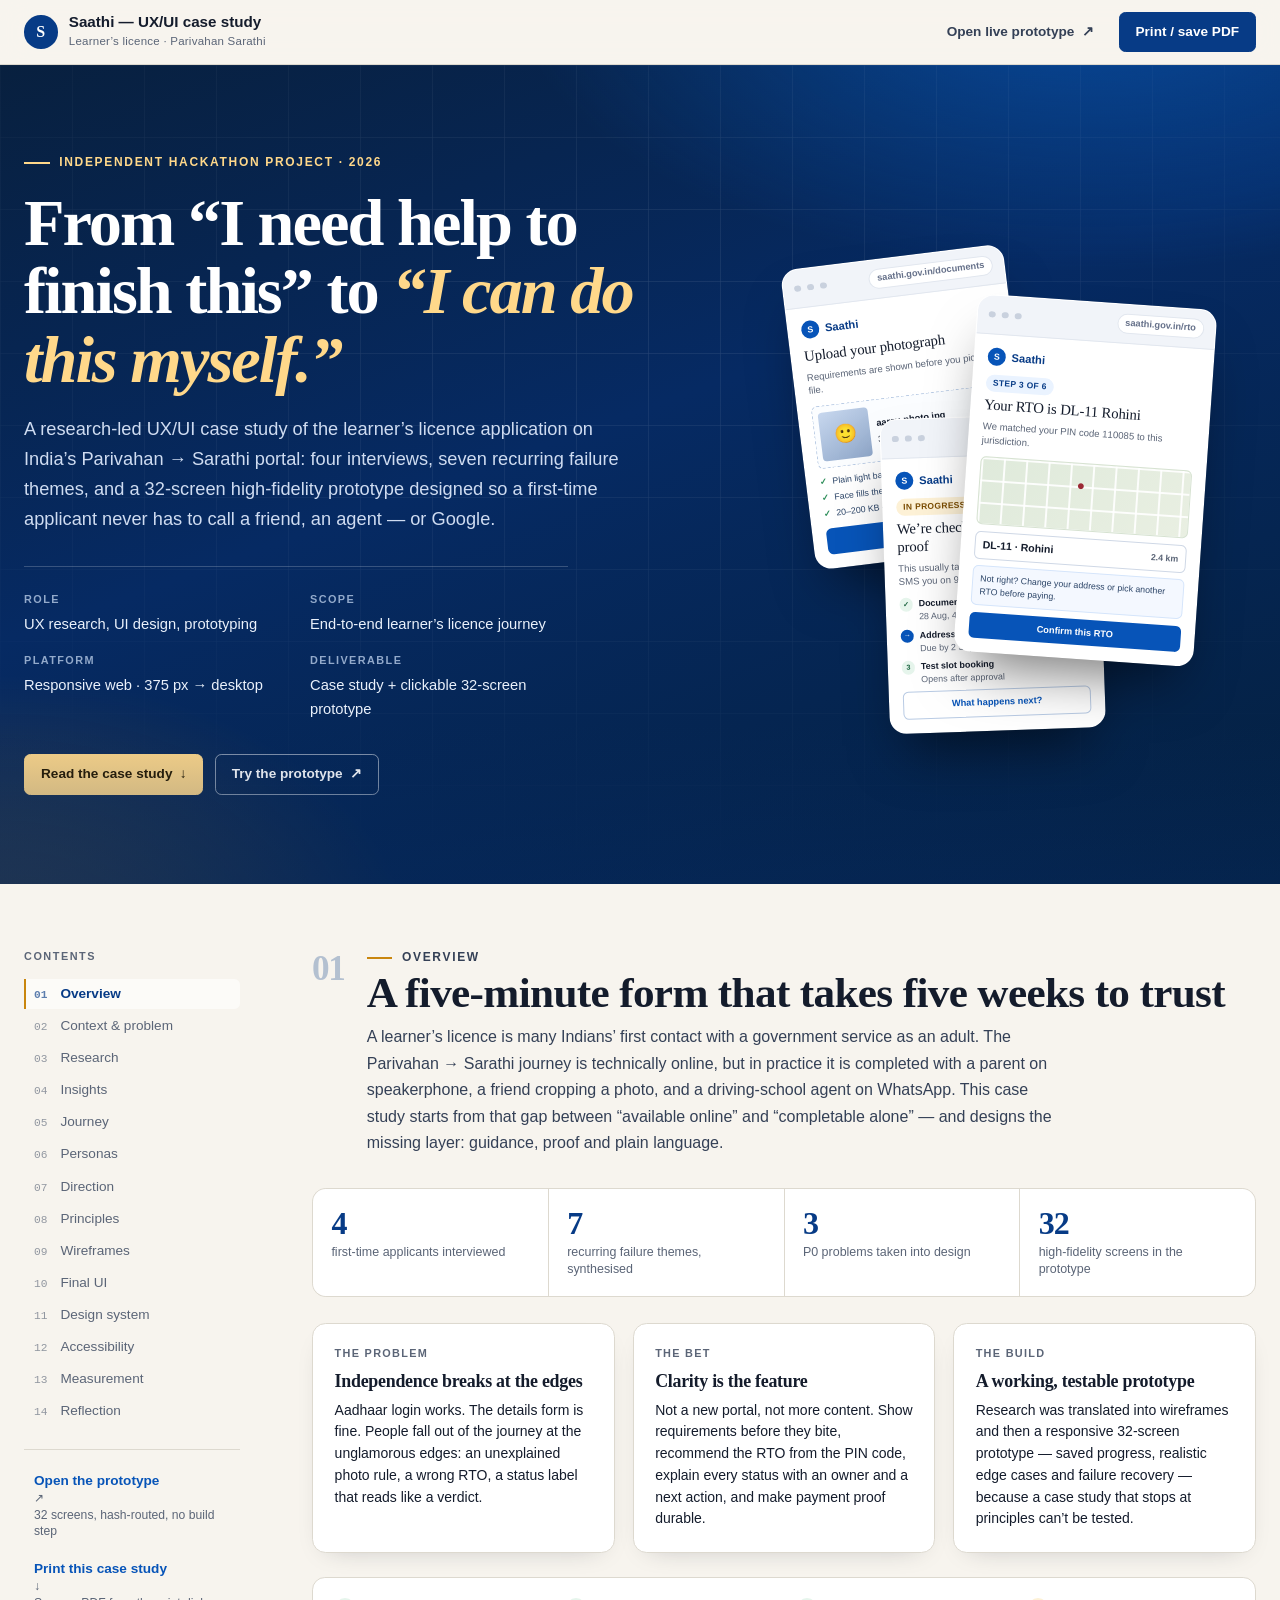
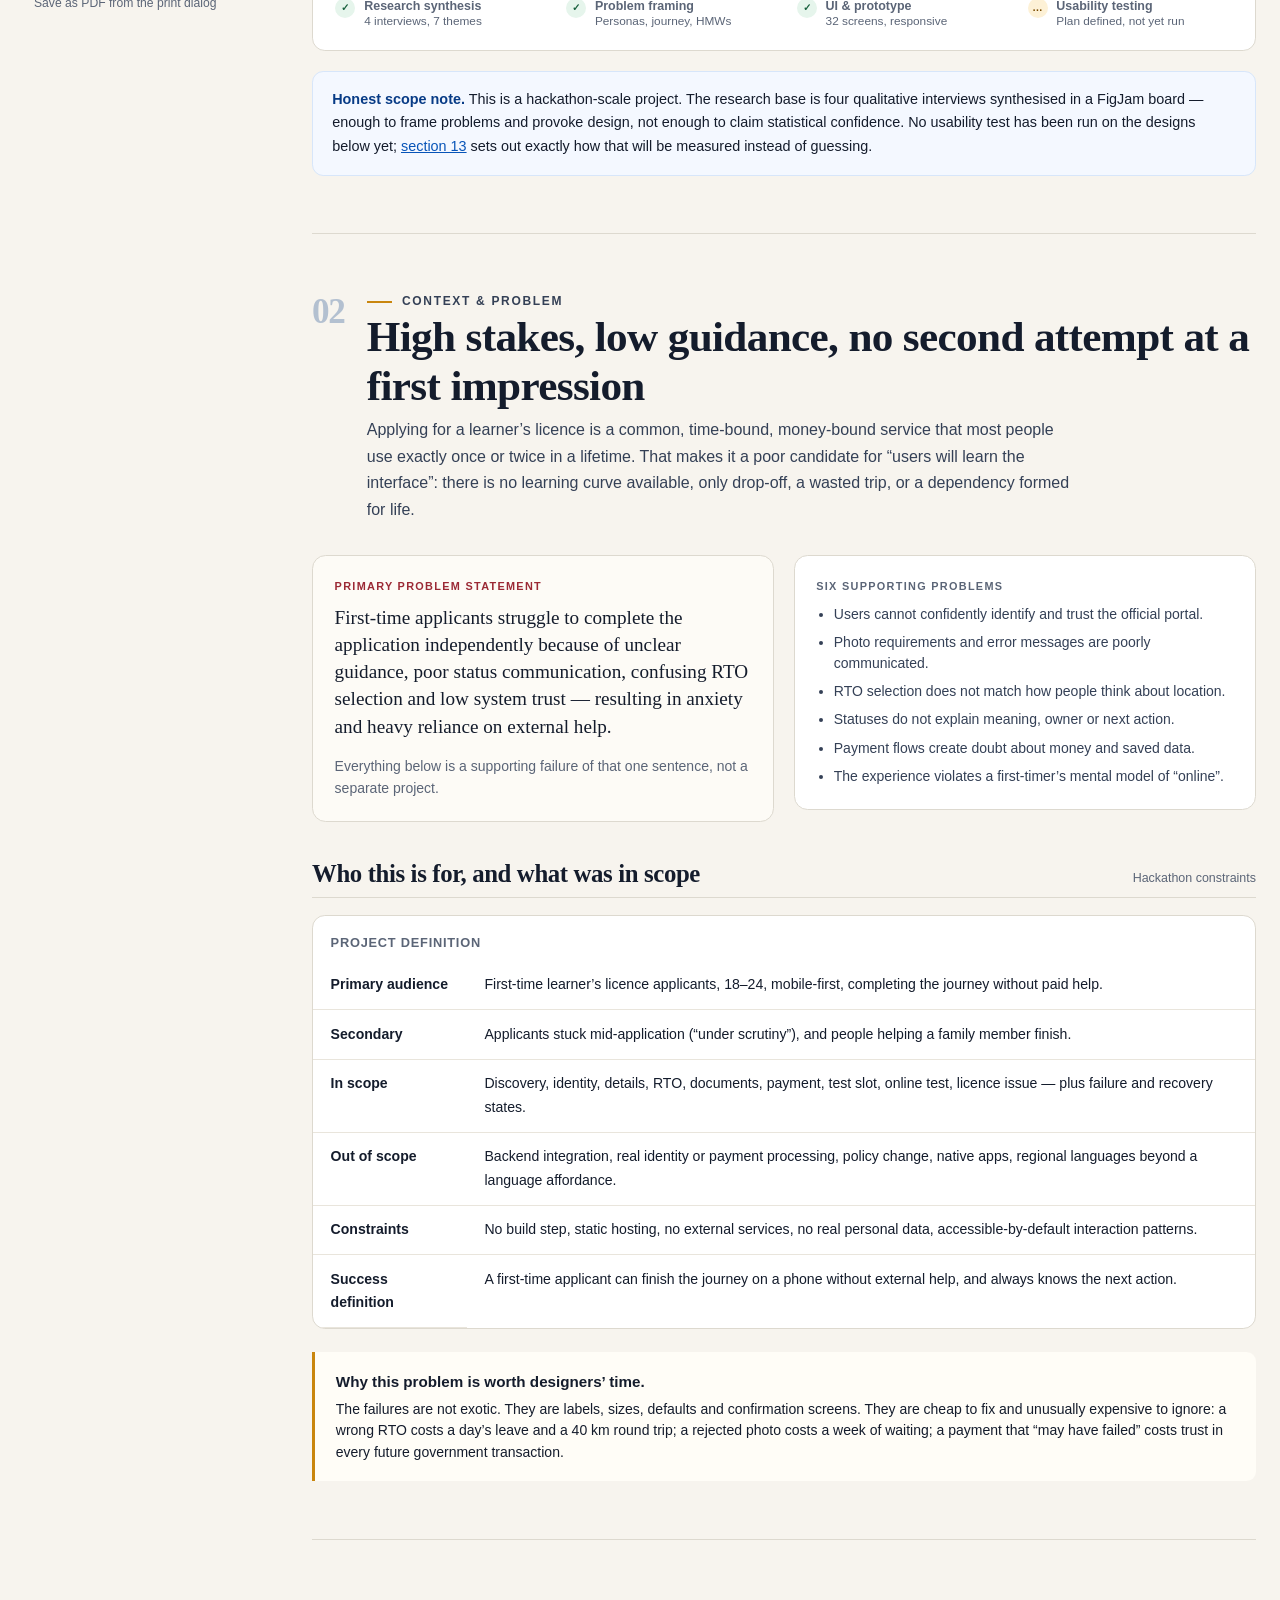
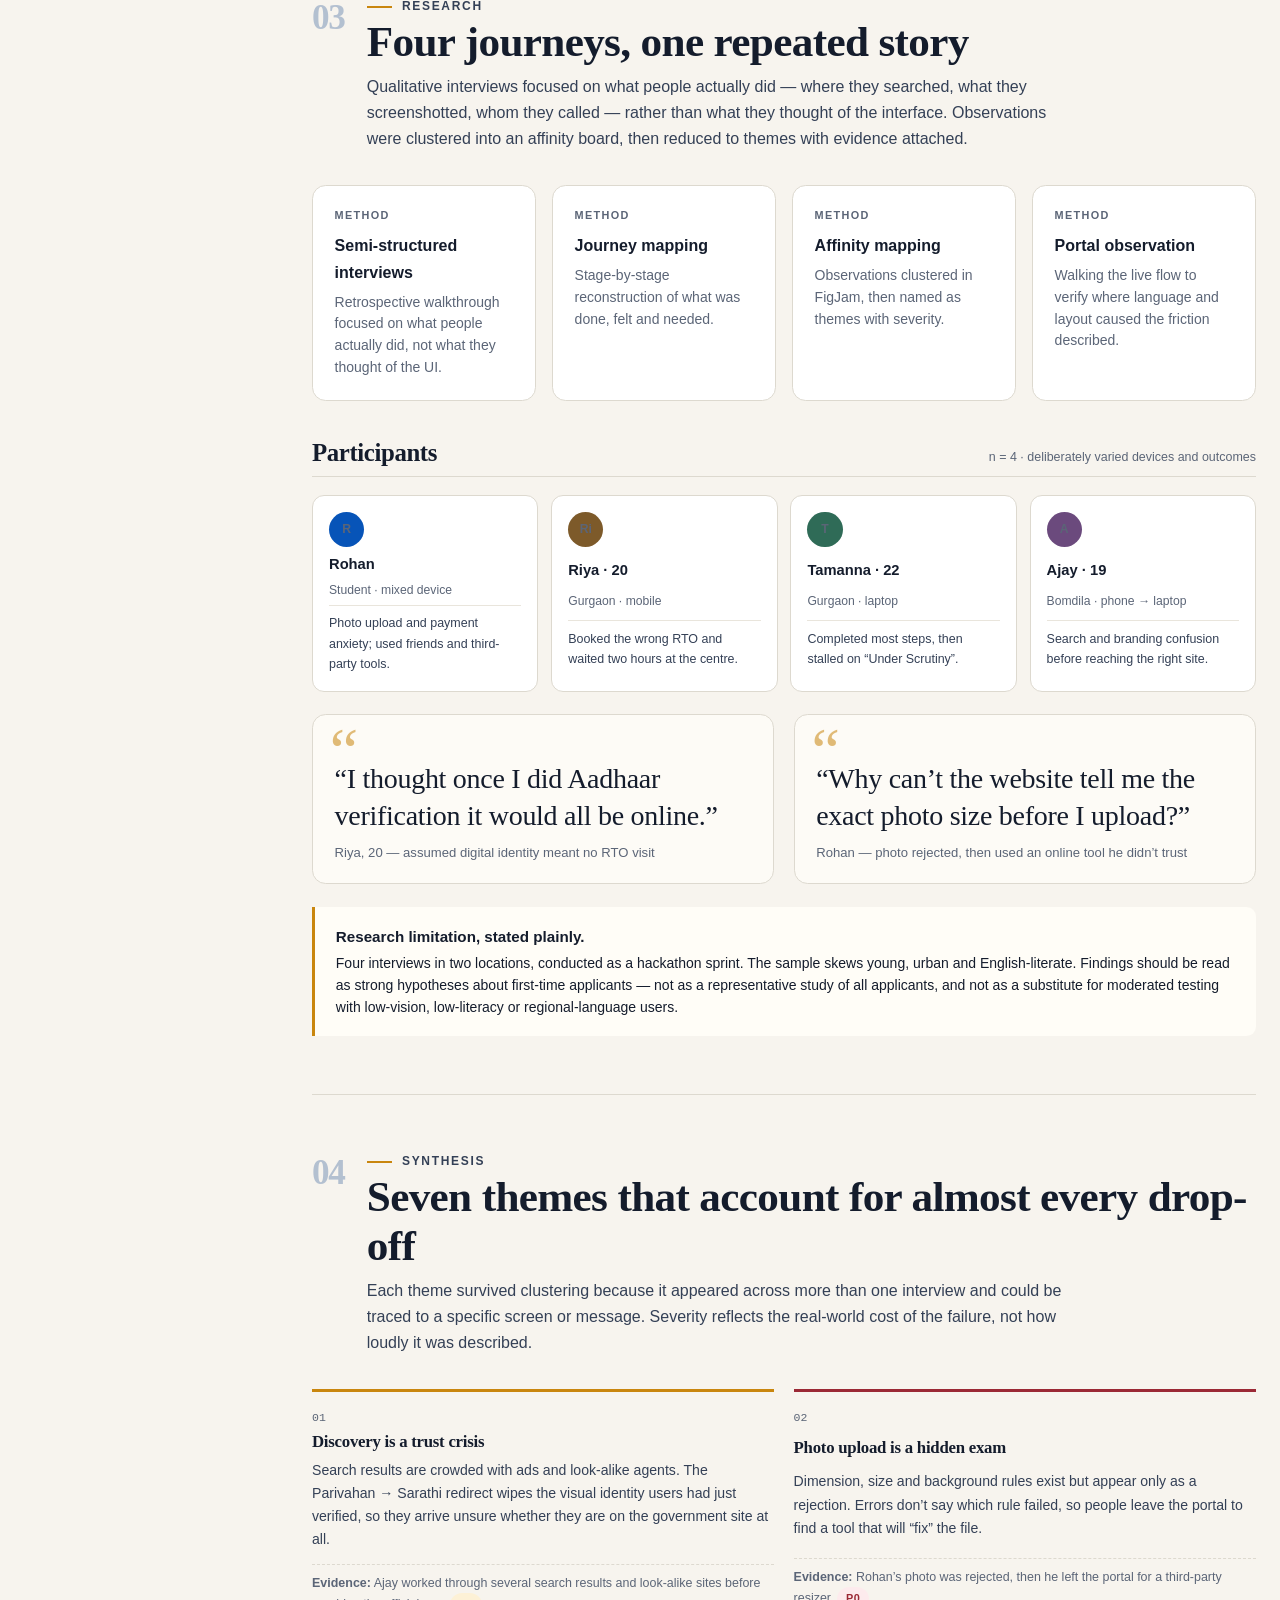
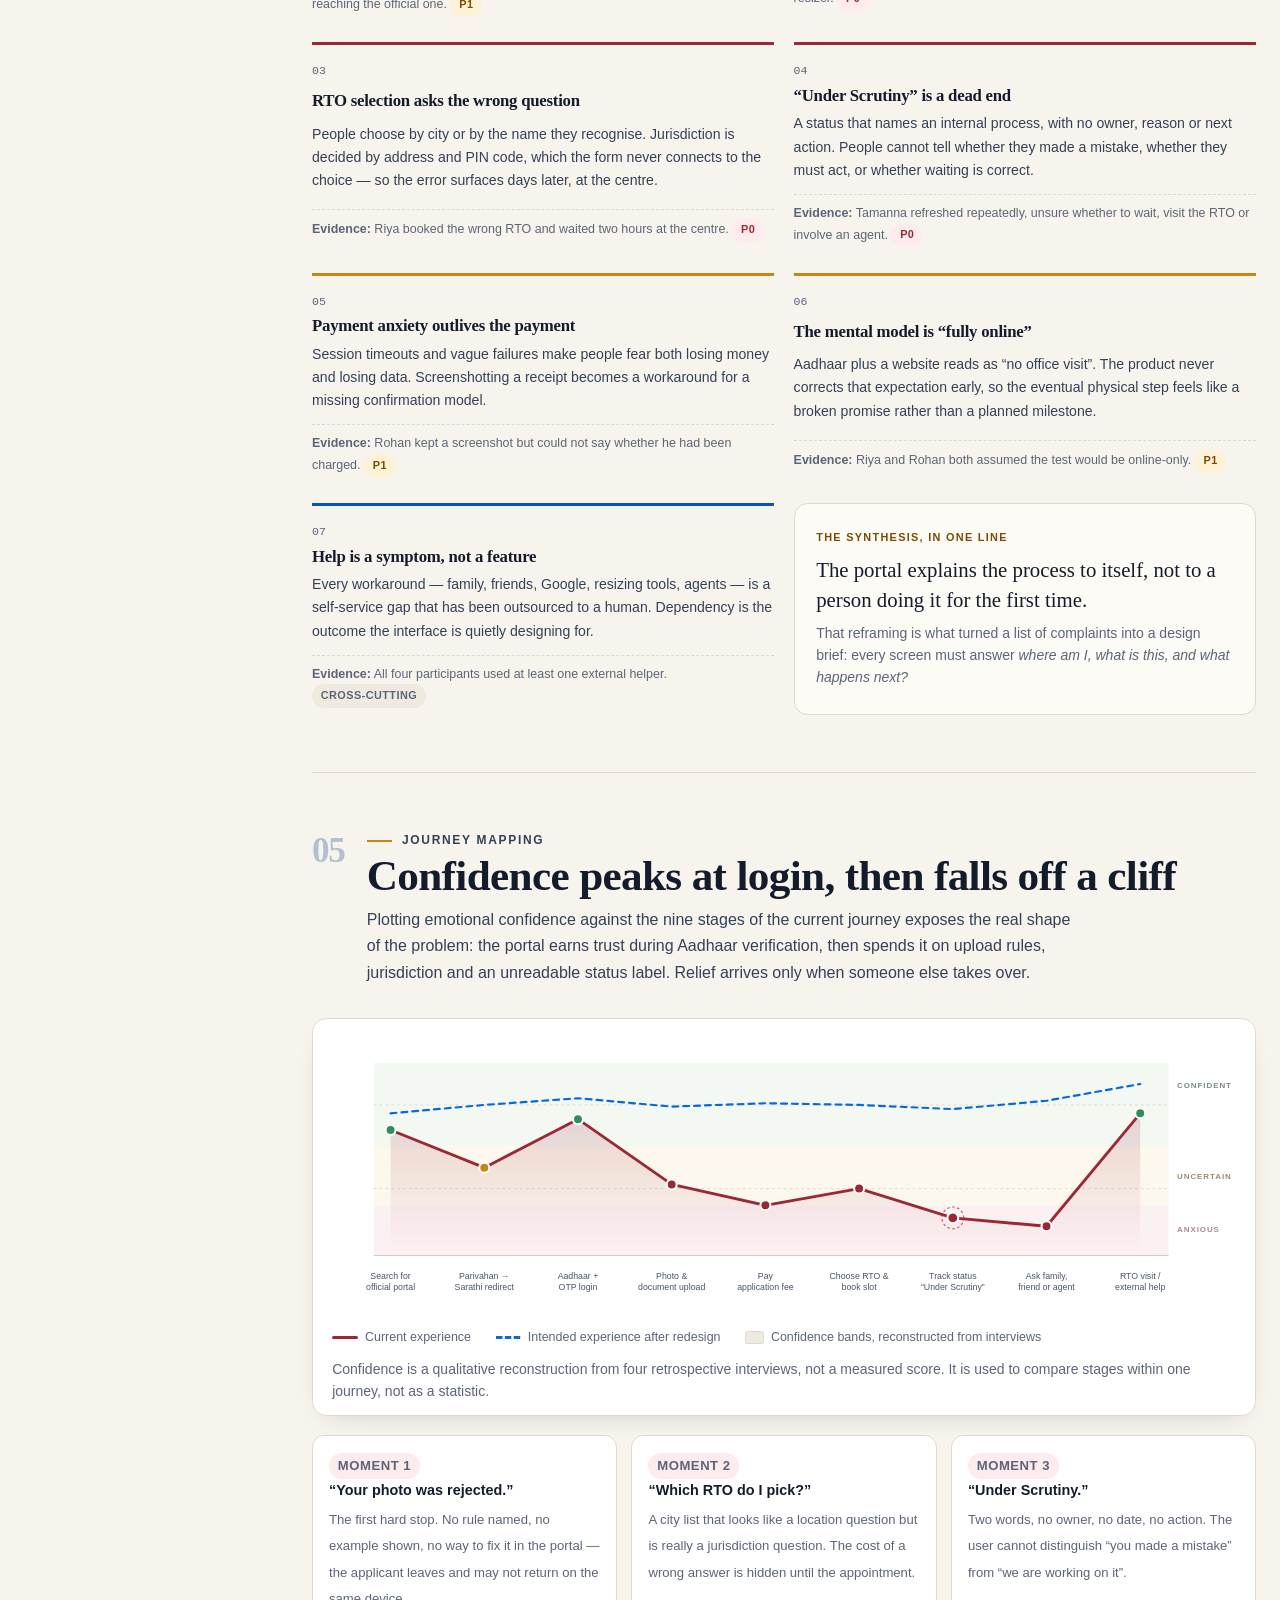
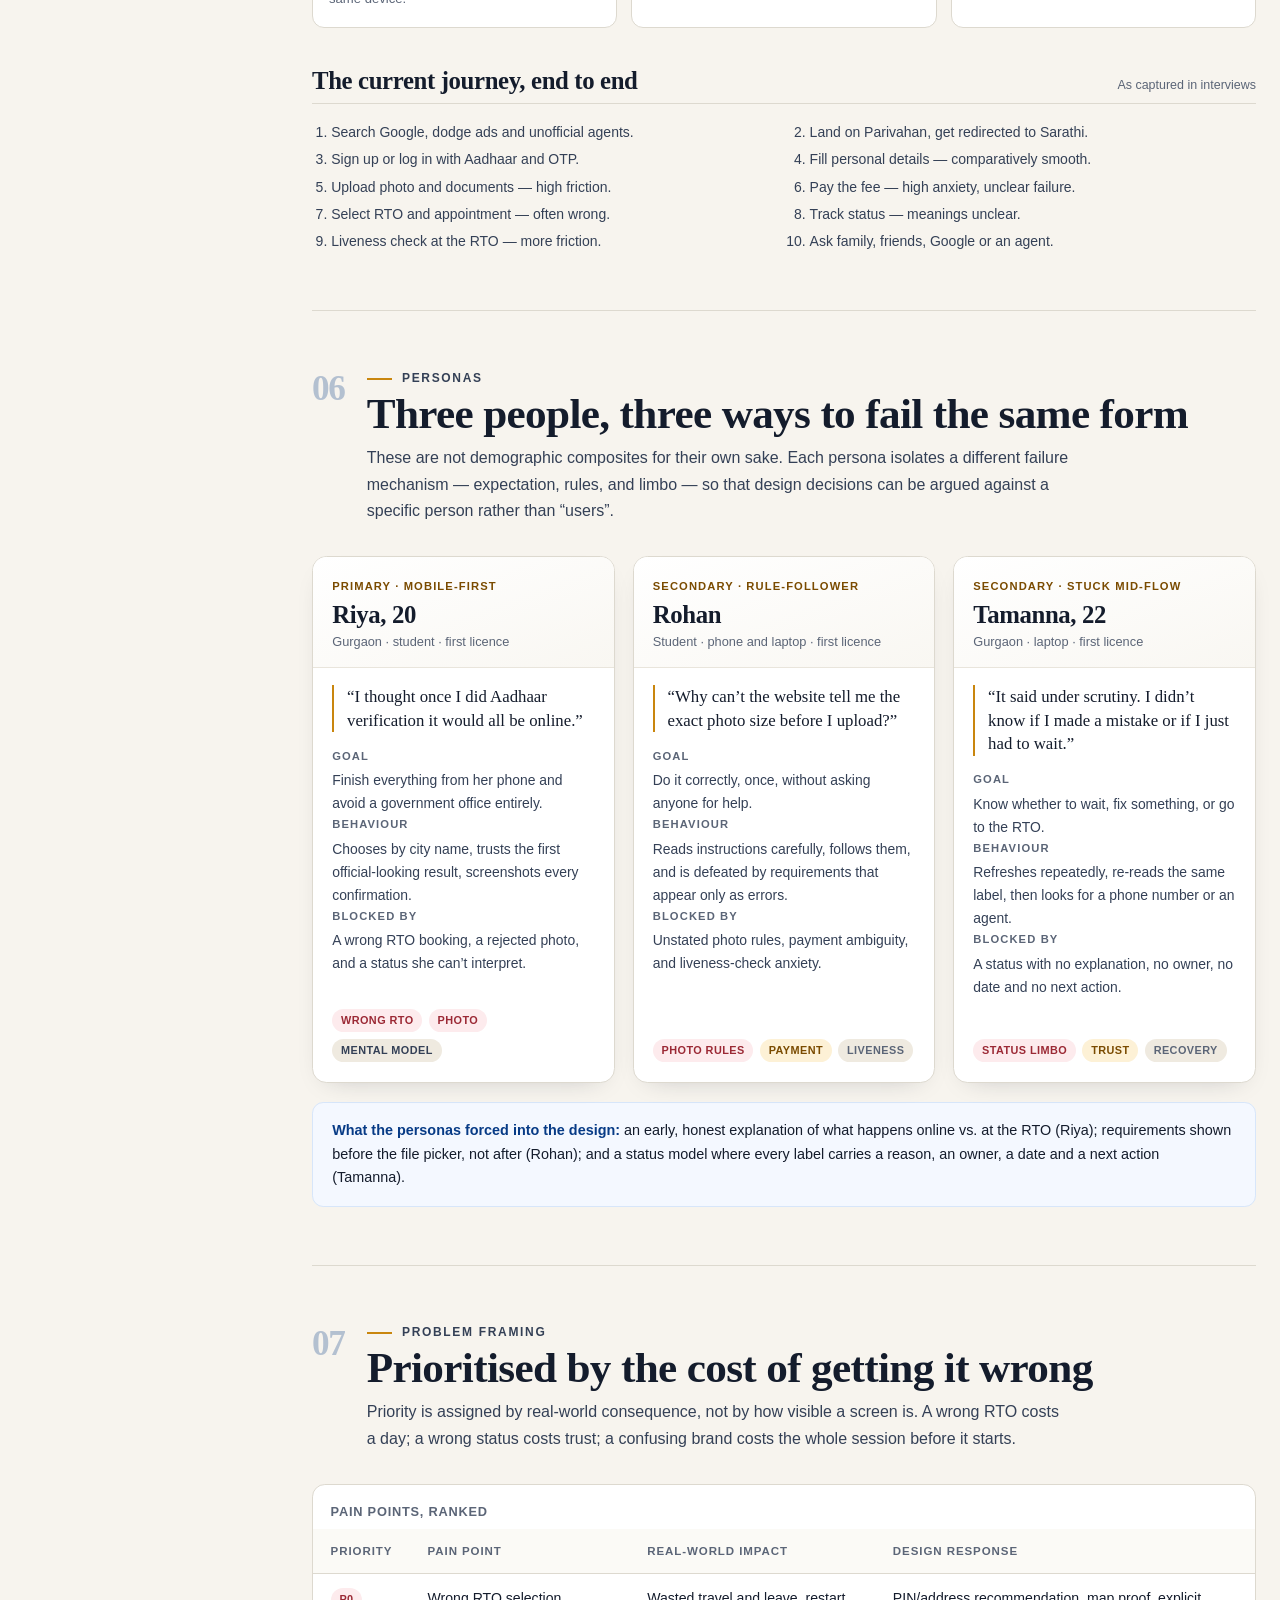
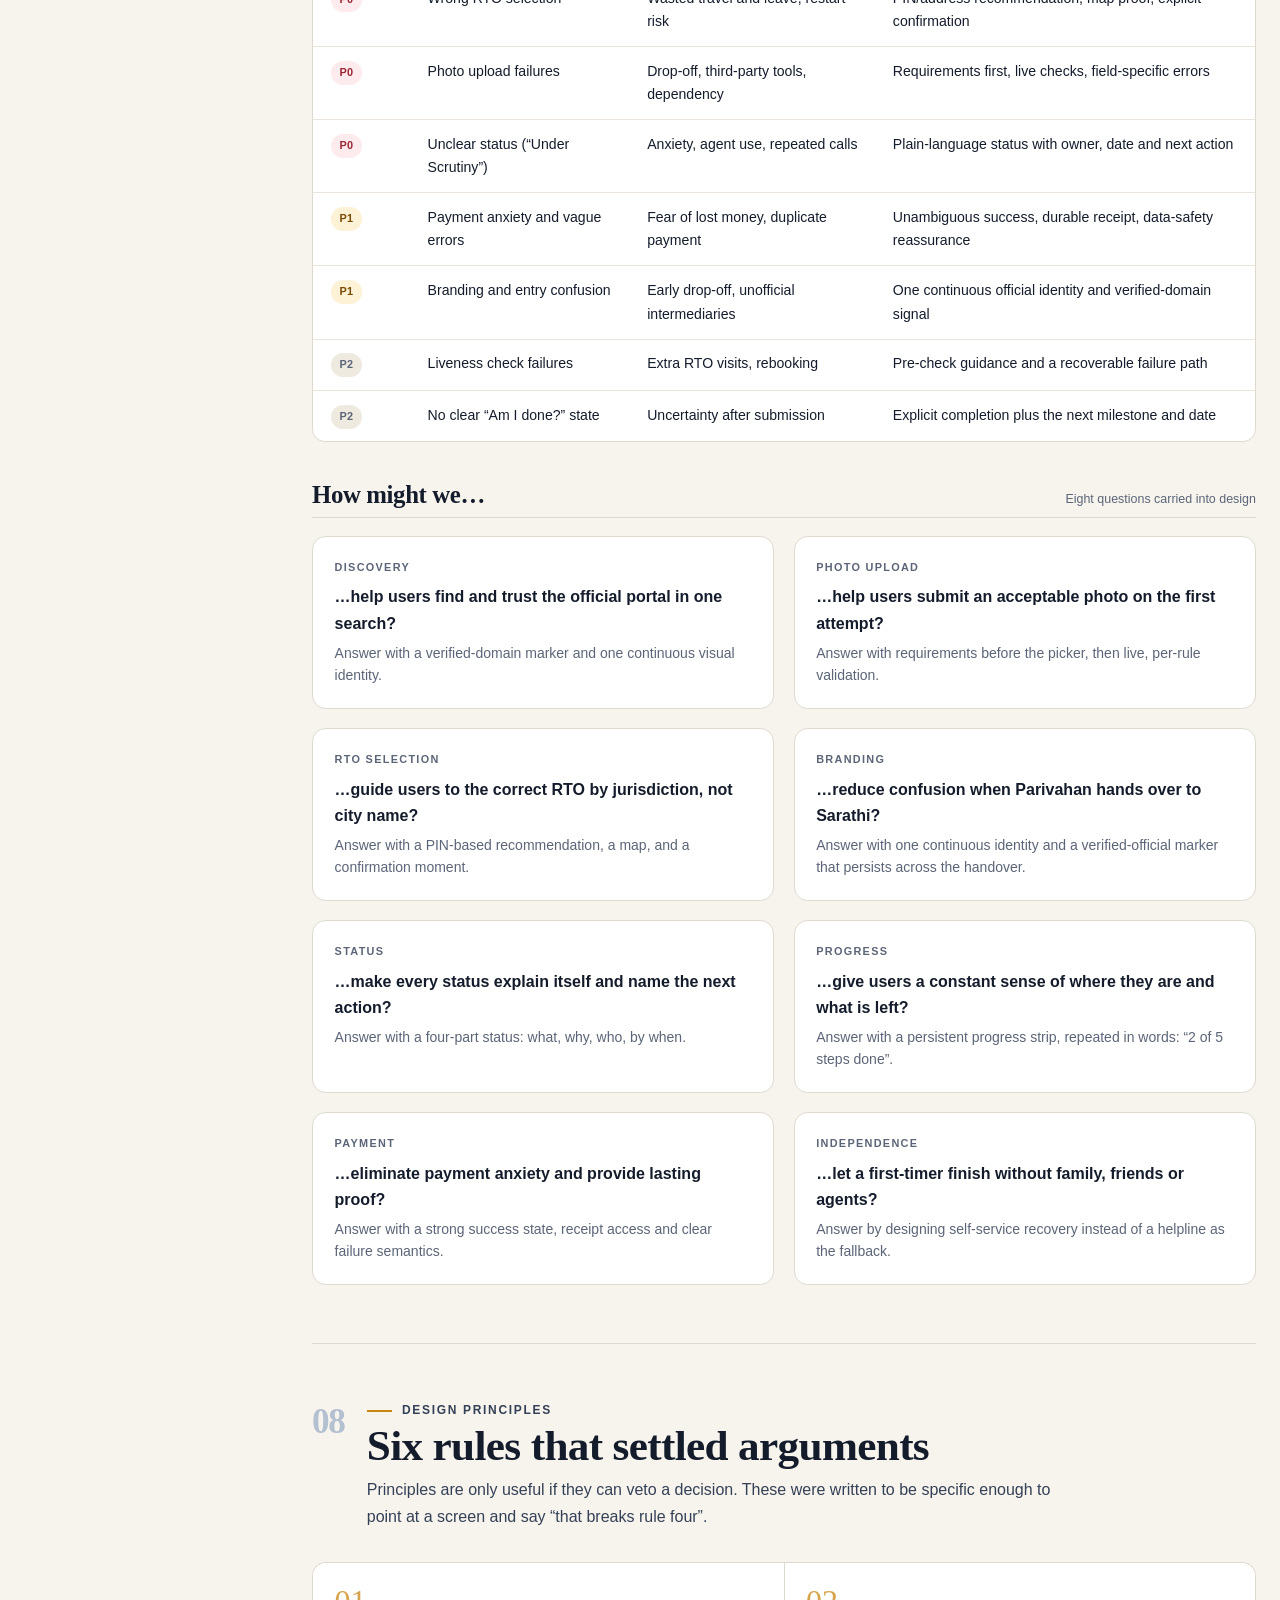
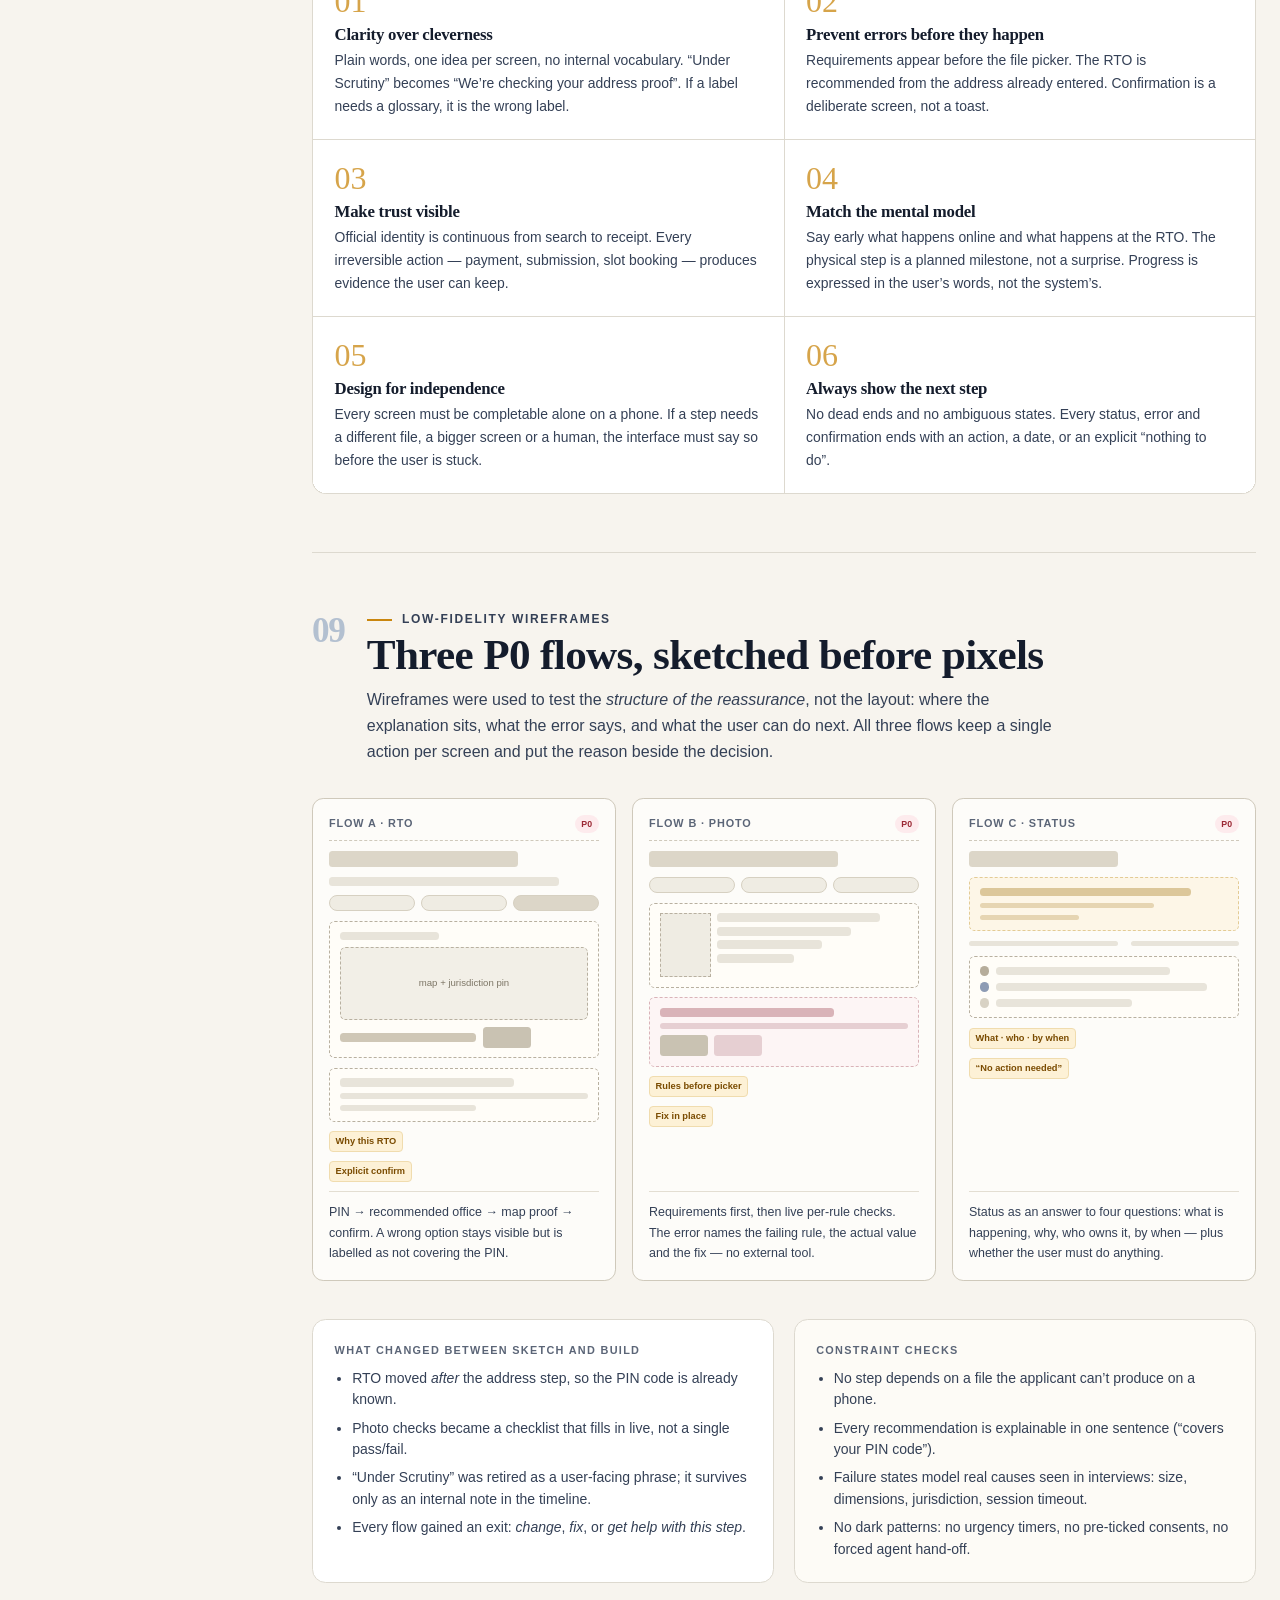
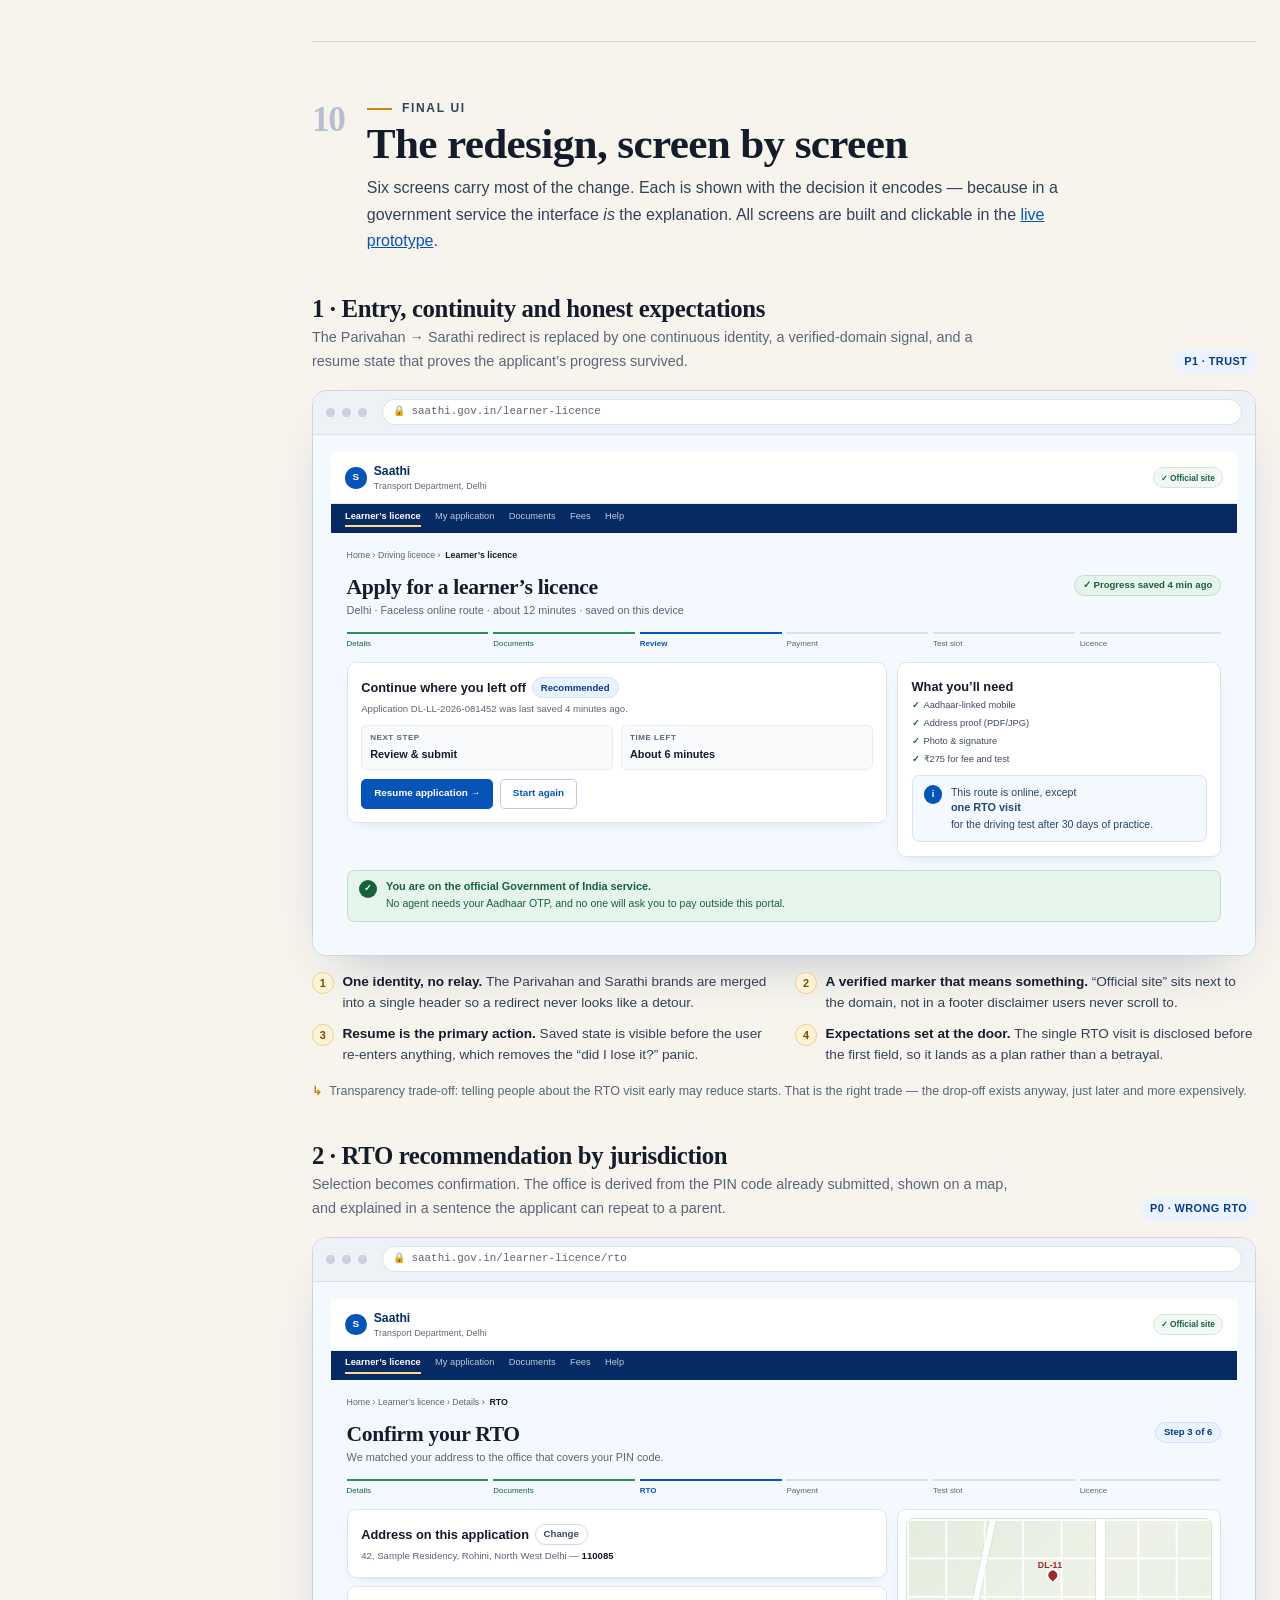
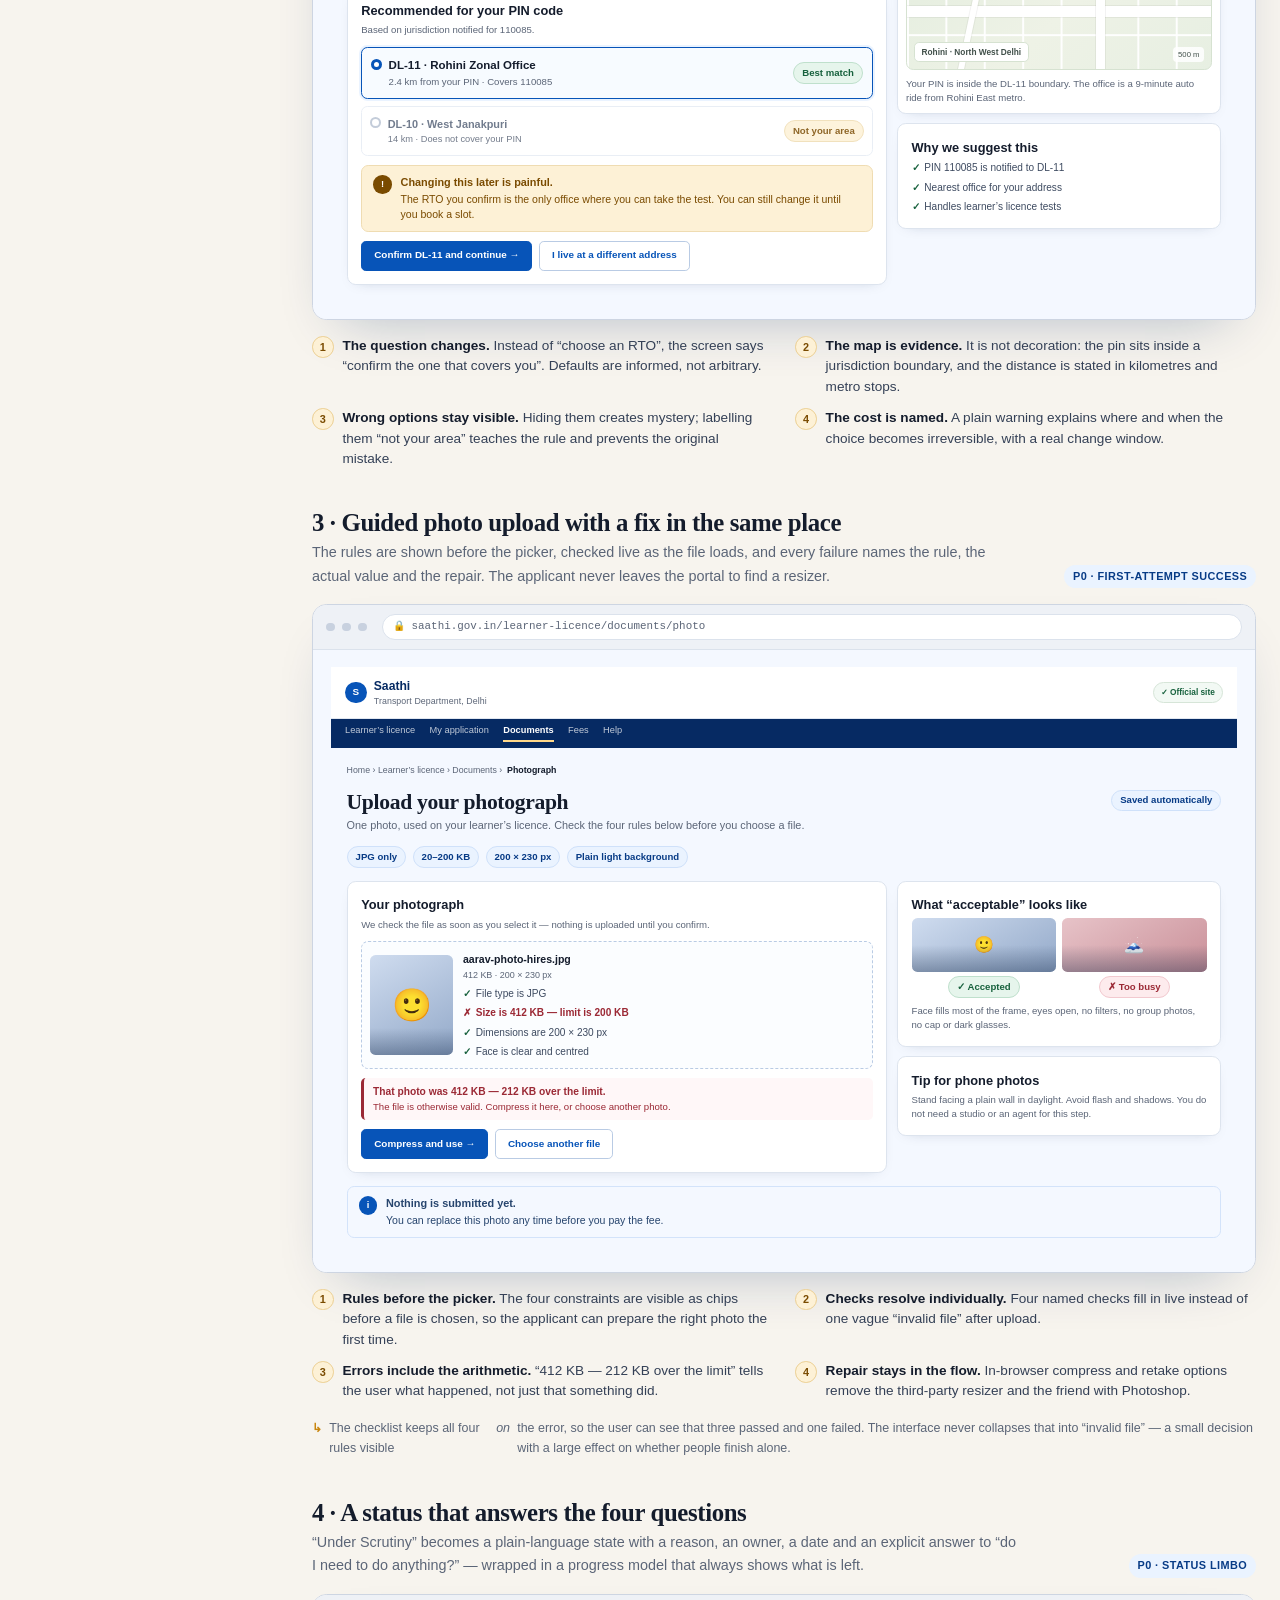
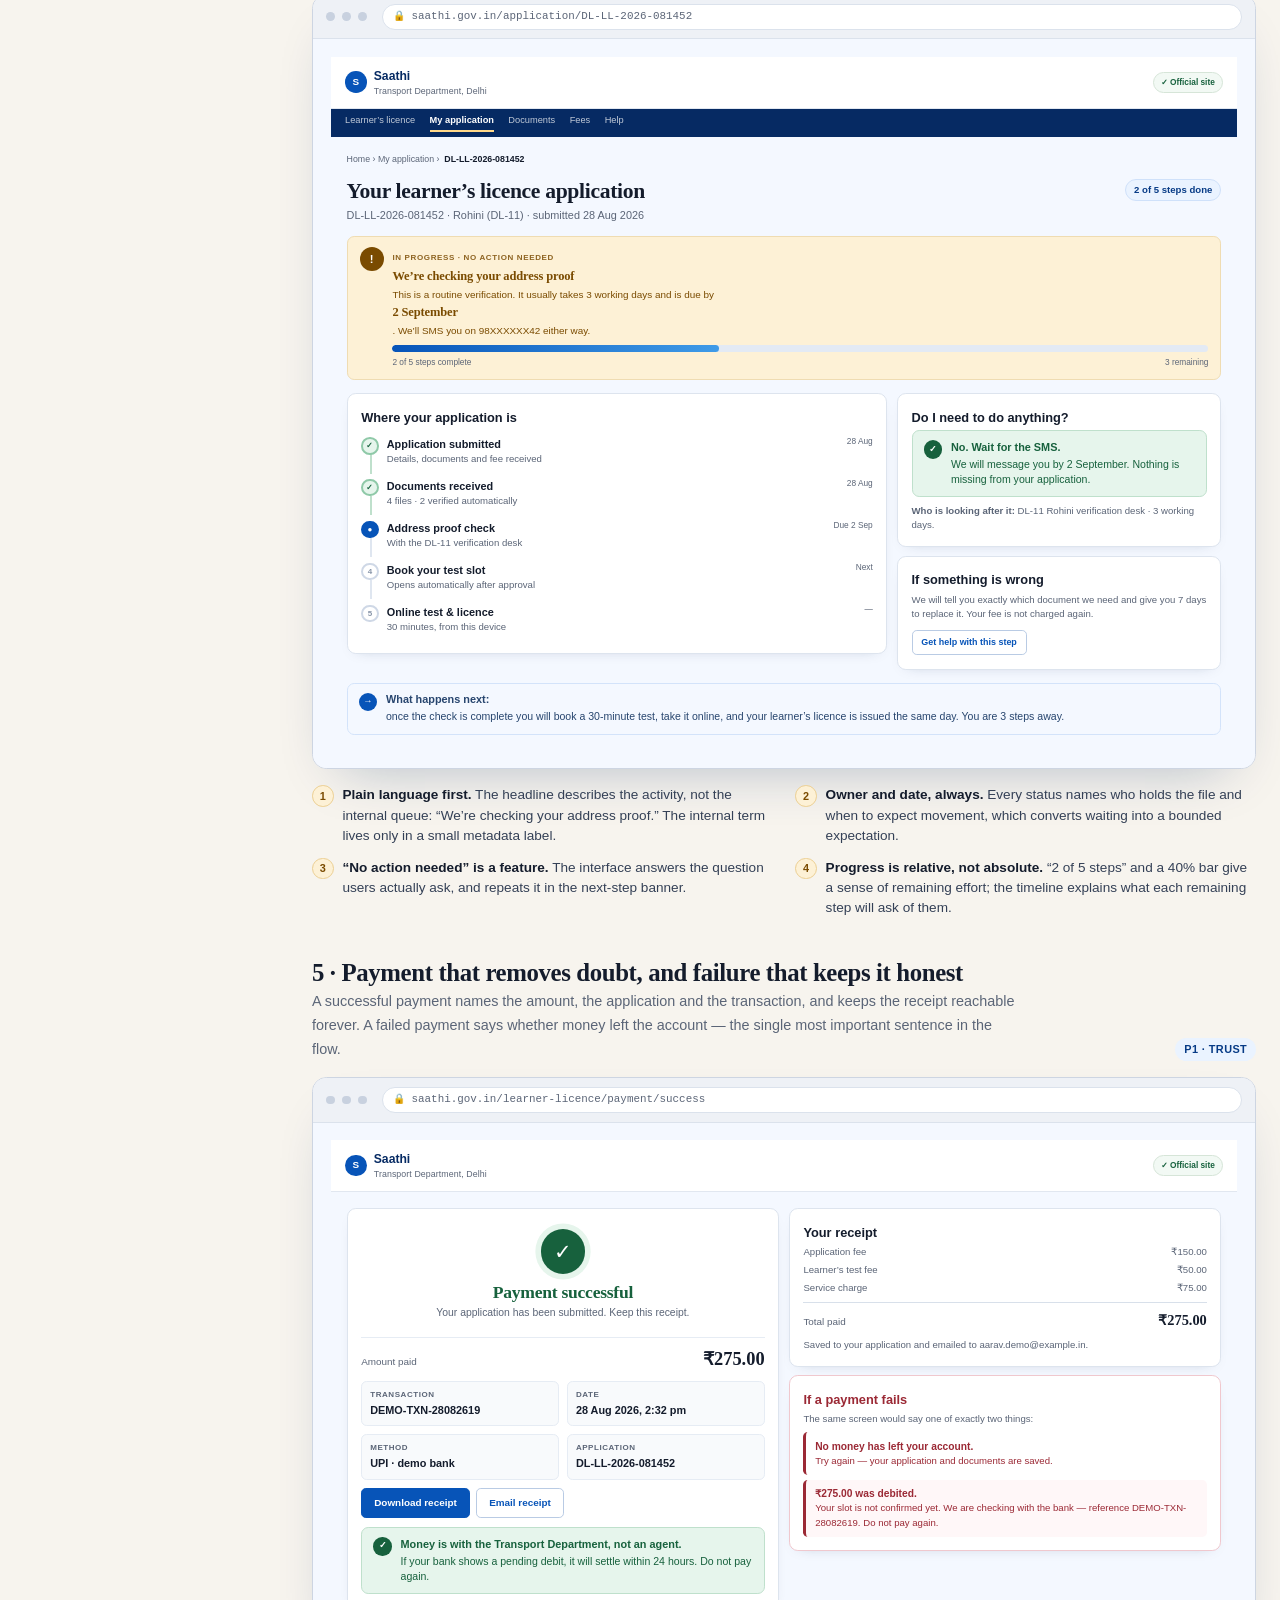
==== case-study.html @ 229bda6b "Add full UX/UI case study for the learner's licence journey Co-authored-by: arena-agent <297053741+a" ====
<!doctype html>
<html lang="en">
<head>
  <meta charset="utf-8">
  <meta name="viewport" content="width=device-width, initial-scale=1">
  <meta name="theme-color" content="#062a63">
  <meta property="og:type" content="article">
  <meta property="og:title" content="Redesigning the learner’s licence journey — UX/UI case study">
  <meta property="og:description" content="Four interviews, seven failure themes and a 32-screen prototype: how clarity and trust, not new features, fix India’s learner’s licence application.">
  <meta name="description" content="A research-led UX/UI case study of India's learner's licence journey on Parivahan Sarathi, with personas, journey mapping, wireframes, a 32-screen prototype and a design system.">
  <title>Redesigning the learner's licence journey — UX/UI case study</title>
  <link rel="icon" href="assets/icons/favicon.svg" type="image/svg+xml">
  <link rel="stylesheet" href="css/case-study.css">
</head>
<body id="top">
  <a class="skip-link" href="#main">Skip to case study</a>
  <div class="read-progress" aria-hidden="true"><span id="read-progress"></span></div>

  <header class="topbar">
    <div class="wrap topbar-inner">
      <a class="cs-brand" href="#top" aria-label="Saathi case study, back to top">
        <span class="cs-brand-mark" aria-hidden="true">S</span>
        <span><strong>Saathi — UX/UI case study</strong><small>Learner’s licence · Parivahan Sarathi</small></span>
      </a>
      <div class="topbar-actions">
        <a class="btn btn-quiet" href="index.html"><span class="long">Open live prototype</span><span class="short">Prototype</span> <span aria-hidden="true">↗</span></a>
        <button class="btn btn-primary" id="print-btn" type="button"><span class="long">Print / save PDF</span><span class="short">Print</span></button>
      </div>
    </div>
  </header>

  <main id="main">
    <!-- ============================ COVER ============================ -->
    <section class="hero" aria-labelledby="hero-title">
      <div class="wrap hero-grid">
        <div>
          <p class="eyebrow">Independent hackathon project · 2026</p>
          <h1 id="hero-title">From “I need help to finish this” to <em>“I can do this myself.”</em></h1>
          <p class="hero-sub">A research-led UX/UI case study of the learner’s licence application on India’s Parivahan → Sarathi portal: four interviews, seven recurring failure themes, and a 32-screen high-fidelity prototype designed so a first-time applicant never has to call a friend, an agent — or Google.</p>
          <dl class="hero-meta">
            <div><dt>Role</dt><dd>UX research, UI design, prototyping</dd></div>
            <div><dt>Scope</dt><dd>End-to-end learner’s licence journey</dd></div>
            <div><dt>Platform</dt><dd>Responsive web · 375 px → desktop</dd></div>
            <div><dt>Deliverable</dt><dd>Case study + clickable 32-screen prototype</dd></div>
          </dl>
          <div class="hero-actions">
            <a class="btn btn-primary" href="#overview">Read the case study <span aria-hidden="true">↓</span></a>
            <a class="btn" href="index.html">Try the prototype <span aria-hidden="true">↗</span></a>
          </div>
        </div>

        <div class="hero-screens" role="img" aria-label="Three overlapping previews of the redesigned interface: a guided photo upload, an RTO recommendation and a plain-language application status.">
          <article class="mini mini-card-a">
            <div class="mini-head"><span class="dot"></span><span class="dot"></span><span class="dot"></span><span>saathi.gov.in/documents</span></div>
            <div class="mini-body">
              <div class="mini-appbar"><span class="mini-logo">S</span> Saathi</div>
              <p class="mini-title">Upload your photograph</p>
              <p class="mini-copy">Requirements are shown before you pick a file.</p>
              <div class="mini-thumb">
                <div class="mini-face" aria-hidden="true">🙂</div>
                <div><b style="font-size:.58rem">aarav-photo.jpg</b><br><small>38 KB · 200 × 230 px</small></div>
              </div>
              <ul class="mini-checks">
                <li>Plain light background</li>
                <li>Face fills the frame</li>
                <li>20–200 KB · JPG</li>
              </ul>
              <span class="mini-btn">Use this photo</span>
            </div>
          </article>

          <article class="mini mini-card-b">
            <div class="mini-head"><span class="dot"></span><span class="dot"></span><span class="dot"></span><span>saathi.gov.in/rto</span></div>
            <div class="mini-body">
              <div class="mini-appbar"><span class="mini-logo">S</span> Saathi</div>
              <span class="mini-pill info">Step 3 of 6</span>
              <p class="mini-title" style="margin-top:.35rem">Your RTO is DL-11 Rohini</p>
              <p class="mini-copy">We matched your PIN code 110085 to this jurisdiction.</p>
              <div class="mini-map" aria-hidden="true"></div>
              <div class="mini-field"><span>DL-11 · Rohini</span><small>2.4 km</small></div>
              <p class="mini-note">Not right? Change your address or pick another RTO before paying.</p>
              <span class="mini-btn">Confirm this RTO</span>
            </div>
          </article>

          <article class="mini mini-card-c">
            <div class="mini-head"><span class="dot"></span><span class="dot"></span><span class="dot"></span><span>saathi.gov.in/status</span></div>
            <div class="mini-body">
              <div class="mini-appbar"><span class="mini-logo">S</span> Saathi</div>
              <div style="display:flex;gap:.3rem;align-items:center;margin-bottom:.35rem">
                <span class="mini-pill warn">In progress</span><span class="mini-pill info">No action needed</span>
              </div>
              <p class="mini-title">We’re checking your address proof</p>
              <p class="mini-copy">This usually takes 3 working days. We’ll SMS you on 98XXXXXX42.</p>
              <ul class="mini-timeline">
                <li><span class="tick">✓</span><span><b>Documents received</b>28 Aug, 4:12 pm</span></li>
                <li class="now"><span class="tick">→</span><span><b>Address proof check</b>Due by 2 Sep</span></li>
                <li><span class="tick">3</span><span><b>Test slot booking</b>Opens after approval</span></li>
              </ul>
              <span class="mini-btn ghost">What happens next?</span>
            </div>
          </article>
        </div>
      </div>
    </section>

    <div class="wrap shell">
      <!-- ============================ CONTENTS ============================ -->
      <aside class="toc" aria-label="Case study contents">
        <p class="toc-label">Contents</p>
        <ol>
          <li><a href="#overview"><span class="n">01</span> Overview</a></li>
          <li><a href="#context"><span class="n">02</span> Context &amp; problem</a></li>
          <li><a href="#research"><span class="n">03</span> Research</a></li>
          <li><a href="#insights"><span class="n">04</span> Insights</a></li>
          <li><a href="#journey"><span class="n">05</span> Journey</a></li>
          <li><a href="#personas"><span class="n">06</span> Personas</a></li>
          <li><a href="#direction"><span class="n">07</span> Direction</a></li>
          <li><a href="#principles"><span class="n">08</span> Principles</a></li>
          <li><a href="#wireframes"><span class="n">09</span> Wireframes</a></li>
          <li><a href="#ui"><span class="n">10</span> Final UI</a></li>
          <li><a href="#system"><span class="n">11</span> Design system</a></li>
          <li><a href="#accessibility"><span class="n">12</span> Accessibility</a></li>
          <li><a href="#measurement"><span class="n">13</span> Measurement</a></li>
          <li><a href="#reflection"><span class="n">14</span> Reflection</a></li>
        </ol>
        <div class="toc-cta">
          <a href="index.html">Open the prototype <span aria-hidden="true">↗</span><span>32 screens, hash-routed, no build step</span></a>
          <a href="#" id="print-btn-2">Print this case study <span aria-hidden="true">↓</span><span>Save as PDF from the print dialog</span></a>
        </div>
      </aside>

      <article class="cs-body">
        <!-- ============================ 01 OVERVIEW ============================ -->
        <section class="cs-section" id="overview" aria-labelledby="overview-title">
          <div class="section-head">
            <span class="section-num" aria-hidden="true">01</span>
            <div>
              <p class="eyebrow">Overview</p>
              <h2 id="overview-title">A five-minute form that takes five weeks to trust</h2>
              <p>A learner’s licence is many Indians’ first contact with a government service as an adult. The Parivahan → Sarathi journey is technically online, but in practice it is completed with a parent on speakerphone, a friend cropping a photo, and a driving-school agent on WhatsApp. This case study starts from that gap between “available online” and “completable alone” — and designs the missing layer: guidance, proof and plain language.</p>
            </div>
          </div>

          <div class="stats" role="list">
            <div class="stat" role="listitem"><b>4</b><span>first-time applicants interviewed</span></div>
            <div class="stat" role="listitem"><b>7</b><span>recurring failure themes, synthesised</span></div>
            <div class="stat" role="listitem"><b>3</b><span>P0 problems taken into design</span></div>
            <div class="stat" role="listitem"><b>32</b><span>high-fidelity screens in the prototype</span></div>
          </div>

          <div class="grid-3">
            <div class="card">
              <p class="kicker">The problem</p>
              <h3>Independence breaks at the edges</h3>
              <p class="small">Aadhaar login works. The details form is fine. People fall out of the journey at the unglamorous edges: an unexplained photo rule, a wrong RTO, a status label that reads like a verdict.</p>
            </div>
            <div class="card">
              <p class="kicker">The bet</p>
              <h3>Clarity is the feature</h3>
              <p class="small">Not a new portal, not more content. Show requirements before they bite, recommend the RTO from the PIN code, explain every status with an owner and a next action, and make payment proof durable.</p>
            </div>
            <div class="card">
              <p class="kicker">The build</p>
              <h3>A working, testable prototype</h3>
              <p class="small">Research was translated into wireframes and then a responsive 32-screen prototype — saved progress, realistic edge cases and failure recovery — because a case study that stops at principles can’t be tested.</p>
            </div>
          </div>

          <div class="status-strip" role="list" aria-label="Project status by phase">
            <div role="listitem"><span class="s-icon" aria-hidden="true">✓</span><span><b>Research synthesis</b><span>4 interviews, 7 themes</span></span></div>
            <div role="listitem"><span class="s-icon" aria-hidden="true">✓</span><span><b>Problem framing</b><span>Personas, journey, HMWs</span></span></div>
            <div role="listitem"><span class="s-icon" aria-hidden="true">✓</span><span><b>UI &amp; prototype</b><span>32 screens, responsive</span></span></div>
            <div class="pending" role="listitem"><span class="s-icon" aria-hidden="true">…</span><span><b>Usability testing</b><span>Plan defined, not yet run</span></span></div>
          </div>

          <div class="note" style="margin-top:1.2rem">
            <strong>Honest scope note.</strong> This is a hackathon-scale project. The research base is four qualitative interviews synthesised in a FigJam board — enough to frame problems and provoke design, not enough to claim statistical confidence. No usability test has been run on the designs below yet; <a href="#measurement">section 13</a> sets out exactly how that will be measured instead of guessing.
          </div>
        </section>

        <!-- ============================ 02 CONTEXT ============================ -->
        <section class="cs-section" id="context" aria-labelledby="context-title">
          <div class="section-head">
            <span class="section-num" aria-hidden="true">02</span>
            <div>
              <p class="eyebrow">Context &amp; problem</p>
              <h2 id="context-title">High stakes, low guidance, no second attempt at a first impression</h2>
              <p>Applying for a learner’s licence is a common, time-bound, money-bound service that most people use exactly once or twice in a lifetime. That makes it a poor candidate for “users will learn the interface”: there is no learning curve available, only drop-off, a wasted trip, or a dependency formed for life.</p>
            </div>
          </div>

          <div class="grid-2" style="align-items:start">
            <div class="card card-flat" style="background:#fdfbf6">
              <p class="kicker" style="color:var(--red-800)">Primary problem statement</p>
              <p style="font-family:var(--display);font-size:1.2rem;line-height:1.42;margin-bottom:1rem">First-time applicants struggle to complete the application independently because of unclear guidance, poor status communication, confusing RTO selection and low system trust — resulting in anxiety and heavy reliance on external help.</p>
              <p class="small muted" style="margin-bottom:0">Everything below is a supporting failure of that one sentence, not a separate project.</p>
            </div>
            <div class="card card-flat">
              <p class="kicker">Six supporting problems</p>
              <ul class="small" style="margin:0;padding-left:1.1rem;display:grid;gap:.4rem;color:var(--ink-soft)">
                <li>Users cannot confidently identify and trust the official portal.</li>
                <li>Photo requirements and error messages are poorly communicated.</li>
                <li>RTO selection does not match how people think about location.</li>
                <li>Statuses do not explain meaning, owner or next action.</li>
                <li>Payment flows create doubt about money and saved data.</li>
                <li>The experience violates a first-timer’s mental model of “online”.</li>
              </ul>
            </div>
          </div>

          <div class="rule-title"><h3>Who this is for, and what was in scope</h3><span>Hackathon constraints</span></div>
          <div class="table-scroll" tabindex="0">
            <table class="cs-table">
              <caption>Project definition</caption>
              <tbody>
                <tr><th scope="row">Primary audience</th><td>First-time learner’s licence applicants, 18–24, mobile-first, completing the journey without paid help.</td></tr>
                <tr><th scope="row">Secondary</th><td>Applicants stuck mid-application (“under scrutiny”), and people helping a family member finish.</td></tr>
                <tr><th scope="row">In scope</th><td>Discovery, identity, details, RTO, documents, payment, test slot, online test, licence issue — plus failure and recovery states.</td></tr>
                <tr><th scope="row">Out of scope</th><td>Backend integration, real identity or payment processing, policy change, native apps, regional languages beyond a language affordance.</td></tr>
                <tr><th scope="row">Constraints</th><td>No build step, static hosting, no external services, no real personal data, accessible-by-default interaction patterns.</td></tr>
                <tr><th scope="row">Success definition</th><td>A first-time applicant can finish the journey on a phone without external help, and always knows the next action.</td></tr>
              </tbody>
            </table>
          </div>

          <div class="callout" style="margin-top:1.4rem">
            <strong>Why this problem is worth designers’ time.</strong>
            <p class="small" style="margin-bottom:0">The failures are not exotic. They are labels, sizes, defaults and confirmation screens. They are cheap to fix and unusually expensive to ignore: a wrong RTO costs a day’s leave and a 40 km round trip; a rejected photo costs a week of waiting; a payment that “may have failed” costs trust in every future government transaction.</p>
          </div>
        </section>

        <!-- ============================ 03 RESEARCH ============================ -->
        <section class="cs-section" id="research" aria-labelledby="research-title">
          <div class="section-head">
            <span class="section-num" aria-hidden="true">03</span>
            <div>
              <p class="eyebrow">Research</p>
              <h2 id="research-title">Four journeys, one repeated story</h2>
              <p>Qualitative interviews focused on what people actually did — where they searched, what they screenshotted, whom they called — rather than what they thought of the interface. Observations were clustered into an affinity board, then reduced to themes with evidence attached.</p>
            </div>
          </div>

          <div class="grid-4">
            <div class="card card-flat"><p class="kicker">Method</p><h4>Semi-structured interviews</h4><p class="small muted" style="margin-bottom:0">Retrospective walkthrough focused on what people actually did, not what they thought of the UI.</p></div>
            <div class="card card-flat"><p class="kicker">Method</p><h4>Journey mapping</h4><p class="small muted" style="margin-bottom:0">Stage-by-stage reconstruction of what was done, felt and needed.</p></div>
            <div class="card card-flat"><p class="kicker">Method</p><h4>Affinity mapping</h4><p class="small muted" style="margin-bottom:0">Observations clustered in FigJam, then named as themes with severity.</p></div>
            <div class="card card-flat"><p class="kicker">Method</p><h4>Portal observation</h4><p class="small muted" style="margin-bottom:0">Walking the live flow to verify where language and layout caused the friction described.</p></div>
          </div>

          <div class="rule-title"><h3>Participants</h3><span>n = 4 · deliberately varied devices and outcomes</span></div>
          <div class="people">
            <div class="person">
              <span class="avatar" aria-hidden="true">R</span>
              <b>Rohan</b><span>Student · mixed device</span>
              <em>Photo upload and payment anxiety; used friends and third-party tools.</em>
            </div>
            <div class="person">
              <span class="avatar alt" aria-hidden="true">Ri</span>
              <b>Riya · 20</b><span>Gurgaon · mobile</span>
              <em>Booked the wrong RTO and waited two hours at the centre.</em>
            </div>
            <div class="person">
              <span class="avatar alt2" aria-hidden="true">T</span>
              <b>Tamanna · 22</b><span>Gurgaon · laptop</span>
              <em>Completed most steps, then stalled on “Under Scrutiny”.</em>
            </div>
            <div class="person">
              <span class="avatar alt3" aria-hidden="true">A</span>
              <b>Ajay · 19</b><span>Bomdila · phone → laptop</span>
              <em>Search and branding confusion before reaching the right site.</em>
            </div>
          </div>

          <div class="grid-2" style="margin-top:1.4rem;align-items:start">
            <figure class="card card-flat" style="margin:0;background:#fdfbf6">
              <blockquote class="quote">
                <p>“I thought once I did Aadhaar verification it would all be online.”</p>
                <footer>Riya, 20 — assumed digital identity meant no RTO visit</footer>
              </blockquote>
            </figure>
            <figure class="card card-flat" style="margin:0;background:#fdfbf6">
              <blockquote class="quote">
                <p>“Why can’t the website tell me the exact photo size before I upload?”</p>
                <footer>Rohan — photo rejected, then used an online tool he didn’t trust</footer>
              </blockquote>
            </figure>
          </div>

          <div class="callout" style="margin-top:1.4rem">
            <strong>Research limitation, stated plainly.</strong>
            <p class="small" style="margin-bottom:0">Four interviews in two locations, conducted as a hackathon sprint. The sample skews young, urban and English-literate. Findings should be read as strong hypotheses about first-time applicants — not as a representative study of all applicants, and not as a substitute for moderated testing with low-vision, low-literacy or regional-language users.</p>
          </div>
        </section>

        <!-- ============================ 04 INSIGHTS ============================ -->
        <section class="cs-section" id="insights" aria-labelledby="insights-title">
          <div class="section-head">
            <span class="section-num" aria-hidden="true">04</span>
            <div>
              <p class="eyebrow">Synthesis</p>
              <h2 id="insights-title">Seven themes that account for almost every drop-off</h2>
              <p>Each theme survived clustering because it appeared across more than one interview and could be traced to a specific screen or message. Severity reflects the real-world cost of the failure, not how loudly it was described.</p>
            </div>
          </div>

          <div class="grid-2">
            <article class="insight is-p1">
              <span class="num">01</span>
              <h3>Discovery is a trust crisis</h3>
              <p>Search results are crowded with ads and look-alike agents. The Parivahan → Sarathi redirect wipes the visual identity users had just verified, so they arrive unsure whether they are on the government site at all.</p>
              <p class="why"><b>Evidence:</b> Ajay worked through several search results and look-alike sites before reaching the official one. <span class="tag tag-p1">P1</span></p>
            </article>
            <article class="insight is-p0">
              <span class="num">02</span>
              <h3>Photo upload is a hidden exam</h3>
              <p>Dimension, size and background rules exist but appear only as a rejection. Errors don’t say which rule failed, so people leave the portal to find a tool that will “fix” the file.</p>
              <p class="why"><b>Evidence:</b> Rohan’s photo was rejected, then he left the portal for a third-party resizer. <span class="tag tag-p0">P0</span></p>
            </article>
            <article class="insight is-p0">
              <span class="num">03</span>
              <h3>RTO selection asks the wrong question</h3>
              <p>People choose by city or by the name they recognise. Jurisdiction is decided by address and PIN code, which the form never connects to the choice — so the error surfaces days later, at the centre.</p>
              <p class="why"><b>Evidence:</b> Riya booked the wrong RTO and waited two hours at the centre. <span class="tag tag-p0">P0</span></p>
            </article>
            <article class="insight is-p0">
              <span class="num">04</span>
              <h3>“Under Scrutiny” is a dead end</h3>
              <p>A status that names an internal process, with no owner, reason or next action. People cannot tell whether they made a mistake, whether they must act, or whether waiting is correct.</p>
              <p class="why"><b>Evidence:</b> Tamanna refreshed repeatedly, unsure whether to wait, visit the RTO or involve an agent. <span class="tag tag-p0">P0</span></p>
            </article>
            <article class="insight is-p1">
              <span class="num">05</span>
              <h3>Payment anxiety outlives the payment</h3>
              <p>Session timeouts and vague failures make people fear both losing money and losing data. Screenshotting a receipt becomes a workaround for a missing confirmation model.</p>
              <p class="why"><b>Evidence:</b> Rohan kept a screenshot but could not say whether he had been charged. <span class="tag tag-p1">P1</span></p>
            </article>
            <article class="insight is-p1">
              <span class="num">06</span>
              <h3>The mental model is “fully online”</h3>
              <p>Aadhaar plus a website reads as “no office visit”. The product never corrects that expectation early, so the eventual physical step feels like a broken promise rather than a planned milestone.</p>
              <p class="why"><b>Evidence:</b> Riya and Rohan both assumed the test would be online-only. <span class="tag tag-p1">P1</span></p>
            </article>
            <article class="insight">
              <span class="num">07</span>
              <h3>Help is a symptom, not a feature</h3>
              <p>Every workaround — family, friends, Google, resizing tools, agents — is a self-service gap that has been outsourced to a human. Dependency is the outcome the interface is quietly designing for.</p>
              <p class="why"><b>Evidence:</b> All four participants used at least one external helper. <span class="tag tag-p2">Cross-cutting</span></p>
            </article>
            <div class="card card-flat" style="background:#fdfbf6;align-self:stretch;display:grid;align-content:center">
              <p class="kicker" style="color:var(--amber-900)">The synthesis, in one line</p>
              <p style="font-family:var(--display);font-size:1.3rem;line-height:1.4;margin-bottom:.6rem">The portal explains the process to itself, not to a person doing it for the first time.</p>
              <p class="small muted" style="margin-bottom:0">That reframing is what turned a list of complaints into a design brief: every screen must answer <em>where am I, what is this, and what happens next?</em></p>
            </div>
          </div>
        </section>

        <!-- ============================ 05 JOURNEY ============================ -->
        <section class="cs-section" id="journey" aria-labelledby="journey-title">
          <div class="section-head">
            <span class="section-num" aria-hidden="true">05</span>
            <div>
              <p class="eyebrow">Journey mapping</p>
              <h2 id="journey-title">Confidence peaks at login, then falls off a cliff</h2>
              <p>Plotting emotional confidence against the nine stages of the current journey exposes the real shape of the problem: the portal earns trust during Aadhaar verification, then spends it on upload rules, jurisdiction and an unreadable status label. Relief arrives only when someone else takes over.</p>
            </div>
          </div>

          <figure class="journey-figure">
            <div class="journey-scroll" tabindex="0" role="region" aria-label="Emotional journey chart, scrollable">
              <svg class="journey-svg" viewBox="0 0 1080 330" role="img" aria-labelledby="journey-svg-title journey-svg-desc">
                <title id="journey-svg-title">Emotional confidence across the learner's licence journey</title>
                <desc id="journey-svg-desc">The current journey starts hopeful, drops sharply during photo upload and payment, reaches its lowest point while tracking an unclear status, and only recovers when the applicant seeks outside help. A dashed line shows the intended experience: confidence that stays high because every step is explained.</desc>
                <defs>
                  <linearGradient id="areaFill" x1="0" y1="0" x2="0" y2="1">
                    <stop offset="0" stop-color="#9b2935" stop-opacity=".18"/>
                    <stop offset="1" stop-color="#9b2935" stop-opacity="0"/>
                  </linearGradient>
                </defs>

                <!-- confidence bands -->
                <rect x="50" y="30" width="950" height="100" fill="#f3f8f3"/>
                <rect x="50" y="130" width="950" height="70" fill="#fcf8ee"/>
                <rect x="50" y="200" width="950" height="60" fill="#fcf1f2"/>
                <text x="1010" y="60" font-size="9.5" fill="#7c8a80" font-weight="700" letter-spacing=".12em">CONFIDENT</text>
                <text x="1010" y="168" font-size="9.5" fill="#9a8b6c" font-weight="700" letter-spacing=".12em">UNCERTAIN</text>
                <text x="1010" y="232" font-size="9.5" fill="#a98a8e" font-weight="700" letter-spacing=".12em">ANXIOUS</text>

                <!-- grid -->
                <g stroke="#d8d3c7" stroke-width="1" stroke-dasharray="3 4">
                  <line x1="50" y1="80" x2="1000" y2="80"/>
                  <line x1="50" y1="180" x2="1000" y2="180"/>
                </g>
                <line x1="50" y1="260" x2="1000" y2="260" stroke="#c9c3b5"/>

                <!-- as-is area + line -->
                <path d="M70 110 L182 155 L294 97 L406 175 L518 200 L630 180 L742 215 L854 225 L966 90 L966 260 L70 260 Z" fill="url(#areaFill)"/>
                <path d="M70 110 L182 155 L294 97 L406 175 L518 200 L630 180 L742 215 L854 225 L966 90"
                      fill="none" stroke="#9b2935" stroke-width="3.4" stroke-linejoin="round" stroke-linecap="round"/>

                <!-- to-be, dashed -->
                <path d="M70 90 L182 80 L294 72 L406 82 L518 78 L630 80 L742 85 L854 75 L966 55"
                      fill="none" stroke="#0969da" stroke-width="2.6" stroke-dasharray="7 6" stroke-linejoin="round" stroke-linecap="round"/>

                <!-- as-is points -->
                <g stroke="#fff" stroke-width="2.5">
                  <circle cx="70" cy="110" r="6" fill="#2f8f5b"/>
                  <circle cx="182" cy="155" r="6" fill="#c9860e"/>
                  <circle cx="294" cy="97" r="6" fill="#2f8f5b"/>
                  <circle cx="406" cy="175" r="6" fill="#9b2935"/>
                  <circle cx="518" cy="200" r="6" fill="#9b2935"/>
                  <circle cx="630" cy="180" r="6" fill="#9b2935"/>
                  <circle cx="742" cy="215" r="6.5" fill="#9b2935"/>
                  <circle cx="854" cy="225" r="6" fill="#9b2935"/>
                  <circle cx="966" cy="90" r="6" fill="#2f8f5b"/>
                </g>
                <circle cx="742" cy="215" r="13" fill="none" stroke="#9b2935" stroke-width="1.4" stroke-dasharray="3 3" opacity=".7"/>

                <!-- stage labels -->
                <g font-size="10.5" fill="#4a5568" text-anchor="middle" font-family="-apple-system,BlinkMacSystemFont,Segoe UI,Roboto,Arial,sans-serif">
                  <text x="70" y="288">Search for</text><text x="70" y="301">official portal</text>
                  <text x="182" y="288">Parivahan →</text><text x="182" y="301">Sarathi redirect</text>
                  <text x="294" y="288">Aadhaar +</text><text x="294" y="301">OTP login</text>
                  <text x="406" y="288">Photo &amp;</text><text x="406" y="301">document upload</text>
                  <text x="518" y="288">Pay</text><text x="518" y="301">application fee</text>
                  <text x="630" y="288">Choose RTO &amp;</text><text x="630" y="301">book slot</text>
                  <text x="742" y="288">Track status</text><text x="742" y="301">“Under Scrutiny”</text>
                  <text x="854" y="288">Ask family,</text><text x="854" y="301">friend or agent</text>
                  <text x="966" y="288">RTO visit /</text><text x="966" y="301">external help</text>
                </g>
              </svg>
            </div>
            <ul class="journey-legend">
              <li><span class="legend-line" aria-hidden="true"></span> Current experience</li>
              <li><span class="legend-line dashed" aria-hidden="true"></span> Intended experience after redesign</li>
              <li><span class="legend-line band" aria-hidden="true"></span> Confidence bands, reconstructed from interviews</li>
            </ul>
            <figcaption class="small muted" style="margin-top:.7rem">Confidence is a qualitative reconstruction from four retrospective interviews, not a measured score. It is used to compare stages within one journey, not as a statistic.</figcaption>
          </figure>

          <div class="moments">
            <div class="moment">
              <span class="tag tag-p0">Moment 1</span>
              <b>“Your photo was rejected.”</b>
              <span>The first hard stop. No rule named, no example shown, no way to fix it in the portal — the applicant leaves and may not return on the same device.</span>
            </div>
            <div class="moment">
              <span class="tag tag-p0">Moment 2</span>
              <b>“Which RTO do I pick?”</b>
              <span>A city list that looks like a location question but is really a jurisdiction question. The cost of a wrong answer is hidden until the appointment.</span>
            </div>
            <div class="moment">
              <span class="tag tag-p0">Moment 3</span>
              <b>“Under Scrutiny.”</b>
              <span>Two words, no owner, no date, no action. The user cannot distinguish “you made a mistake” from “we are working on it”.</span>
            </div>
          </div>

          <div class="rule-title"><h3>The current journey, end to end</h3><span>As captured in interviews</span></div>
          <ol class="small flow-list">
            <li>Search Google, dodge ads and unofficial agents.</li>
            <li>Land on Parivahan, get redirected to Sarathi.</li>
            <li>Sign up or log in with Aadhaar and OTP.</li>
            <li>Fill personal details — comparatively smooth.</li>
            <li>Upload photo and documents — high friction.</li>
            <li>Pay the fee — high anxiety, unclear failure.</li>
            <li>Select RTO and appointment — often wrong.</li>
            <li>Track status — meanings unclear.</li>
            <li>Liveness check at the RTO — more friction.</li>
            <li>Ask family, friends, Google or an agent.</li>
          </ol>
        </section>

        <!-- ============================ 06 PERSONAS ============================ -->
        <section class="cs-section" id="personas" aria-labelledby="personas-title">
          <div class="section-head">
            <span class="section-num" aria-hidden="true">06</span>
            <div>
              <p class="eyebrow">Personas</p>
              <h2 id="personas-title">Three people, three ways to fail the same form</h2>
              <p>These are not demographic composites for their own sake. Each persona isolates a different failure mechanism — expectation, rules, and limbo — so that design decisions can be argued against a specific person rather than “users”.</p>
            </div>
          </div>

          <div class="grid-3">
            <article class="persona">
              <div class="persona-head">
                <p class="role">Primary · mobile-first</p>
                <h3>Riya, 20</h3>
                <p class="meta" style="margin:0">Gurgaon · student · first licence</p>
              </div>
              <div class="persona-body">
                <blockquote class="persona-quote">“I thought once I did Aadhaar verification it would all be online.”</blockquote>
                <dl>
                  <dt>Goal</dt>
                  <dd>Finish everything from her phone and avoid a government office entirely.</dd>
                  <dt>Behaviour</dt>
                  <dd>Chooses by city name, trusts the first official-looking result, screenshots every confirmation.</dd>
                  <dt>Blocked by</dt>
                  <dd>A wrong RTO booking, a rejected photo, and a status she can’t interpret.</dd>
                </dl>
              </div>
              <div class="persona-foot">
                <span class="tag tag-p0">Wrong RTO</span>
                <span class="tag tag-p0">Photo</span>
                <span class="tag">Mental model</span>
              </div>
            </article>

            <article class="persona">
              <div class="persona-head">
                <p class="role">Secondary · rule-follower</p>
                <h3>Rohan</h3>
                <p class="meta" style="margin:0">Student · phone and laptop · first licence</p>
              </div>
              <div class="persona-body">
                <blockquote class="persona-quote">“Why can’t the website tell me the exact photo size before I upload?”</blockquote>
                <dl>
                  <dt>Goal</dt>
                  <dd>Do it correctly, once, without asking anyone for help.</dd>
                  <dt>Behaviour</dt>
                  <dd>Reads instructions carefully, follows them, and is defeated by requirements that appear only as errors.</dd>
                  <dt>Blocked by</dt>
                  <dd>Unstated photo rules, payment ambiguity, and liveness-check anxiety.</dd>
                </dl>
              </div>
              <div class="persona-foot">
                <span class="tag tag-p0">Photo rules</span>
                <span class="tag tag-p1">Payment</span>
                <span class="tag tag-p2">Liveness</span>
              </div>
            </article>

            <article class="persona">
              <div class="persona-head">
                <p class="role">Secondary · stuck mid-flow</p>
                <h3>Tamanna, 22</h3>
                <p class="meta" style="margin:0">Gurgaon · laptop · first licence</p>
              </div>
              <div class="persona-body">
                <blockquote class="persona-quote">“It said under scrutiny. I didn’t know if I made a mistake or if I just had to wait.”</blockquote>
                <dl>
                  <dt>Goal</dt>
                  <dd>Know whether to wait, fix something, or go to the RTO.</dd>
                  <dt>Behaviour</dt>
                  <dd>Refreshes repeatedly, re-reads the same label, then looks for a phone number or an agent.</dd>
                  <dt>Blocked by</dt>
                  <dd>A status with no explanation, no owner, no date and no next action.</dd>
                </dl>
              </div>
              <div class="persona-foot">
                <span class="tag tag-p0">Status limbo</span>
                <span class="tag tag-p1">Trust</span>
                <span class="tag tag-p2">Recovery</span>
              </div>
            </article>
          </div>

          <div class="note" style="margin-top:1.2rem">
            <strong>What the personas forced into the design:</strong> an early, honest explanation of what happens online vs. at the RTO (Riya); requirements shown before the file picker, not after (Rohan); and a status model where every label carries a reason, an owner, a date and a next action (Tamanna).
          </div>
        </section>

        <!-- ============================ 07 DIRECTION ============================ -->
        <section class="cs-section" id="direction" aria-labelledby="direction-title">
          <div class="section-head">
            <span class="section-num" aria-hidden="true">07</span>
            <div>
              <p class="eyebrow">Problem framing</p>
              <h2 id="direction-title">Prioritised by the cost of getting it wrong</h2>
              <p>Priority is assigned by real-world consequence, not by how visible a screen is. A wrong RTO costs a day; a wrong status costs trust; a confusing brand costs the whole session before it starts.</p>
            </div>
          </div>

          <div class="table-scroll" tabindex="0">
            <table class="cs-table">
              <caption>Pain points, ranked</caption>
              <thead>
                <tr><th scope="col">Priority</th><th scope="col">Pain point</th><th scope="col">Real-world impact</th><th scope="col">Design response</th></tr>
              </thead>
              <tbody>
                <tr><td><span class="tag tag-p0">P0</span></td><td>Wrong RTO selection</td><td>Wasted travel and leave, restart risk</td><td>PIN/address recommendation, map proof, explicit confirmation</td></tr>
                <tr><td><span class="tag tag-p0">P0</span></td><td>Photo upload failures</td><td>Drop-off, third-party tools, dependency</td><td>Requirements first, live checks, field-specific errors</td></tr>
                <tr><td><span class="tag tag-p0">P0</span></td><td>Unclear status (“Under Scrutiny”)</td><td>Anxiety, agent use, repeated calls</td><td>Plain-language status with owner, date and next action</td></tr>
                <tr><td><span class="tag tag-p1">P1</span></td><td>Payment anxiety and vague errors</td><td>Fear of lost money, duplicate payment</td><td>Unambiguous success, durable receipt, data-safety reassurance</td></tr>
                <tr><td><span class="tag tag-p1">P1</span></td><td>Branding and entry confusion</td><td>Early drop-off, unofficial intermediaries</td><td>One continuous official identity and verified-domain signal</td></tr>
                <tr><td><span class="tag tag-p2">P2</span></td><td>Liveness check failures</td><td>Extra RTO visits, rebooking</td><td>Pre-check guidance and a recoverable failure path</td></tr>
                <tr><td><span class="tag tag-p2">P2</span></td><td>No clear “Am I done?” state</td><td>Uncertainty after submission</td><td>Explicit completion plus the next milestone and date</td></tr>
              </tbody>
            </table>
          </div>

          <div class="rule-title"><h3>How might we…</h3><span>Eight questions carried into design</span></div>
          <div class="grid-2">
            <div class="card card-flat"><p class="kicker">Discovery</p><h4>…help users find and trust the official portal in one search?</h4><p class="small muted" style="margin-bottom:0">Answer with a verified-domain marker and one continuous visual identity.</p></div>
            <div class="card card-flat"><p class="kicker">Photo upload</p><h4>…help users submit an acceptable photo on the first attempt?</h4><p class="small muted" style="margin-bottom:0">Answer with requirements before the picker, then live, per-rule validation.</p></div>
            <div class="card card-flat"><p class="kicker">RTO selection</p><h4>…guide users to the correct RTO by jurisdiction, not city name?</h4><p class="small muted" style="margin-bottom:0">Answer with a PIN-based recommendation, a map, and a confirmation moment.</p></div>
            <div class="card card-flat"><p class="kicker">Branding</p><h4>…reduce confusion when Parivahan hands over to Sarathi?</h4><p class="small muted" style="margin-bottom:0">Answer with one continuous identity and a verified-official marker that persists across the handover.</p></div>
            <div class="card card-flat"><p class="kicker">Status</p><h4>…make every status explain itself and name the next action?</h4><p class="small muted" style="margin-bottom:0">Answer with a four-part status: what, why, who, by when.</p></div>
            <div class="card card-flat"><p class="kicker">Progress</p><h4>…give users a constant sense of where they are and what is left?</h4><p class="small muted" style="margin-bottom:0">Answer with a persistent progress strip, repeated in words: “2 of 5 steps done”.</p></div>
            <div class="card card-flat"><p class="kicker">Payment</p><h4>…eliminate payment anxiety and provide lasting proof?</h4><p class="small muted" style="margin-bottom:0">Answer with a strong success state, receipt access and clear failure semantics.</p></div>
            <div class="card card-flat"><p class="kicker">Independence</p><h4>…let a first-timer finish without family, friends or agents?</h4><p class="small muted" style="margin-bottom:0">Answer by designing self-service recovery instead of a helpline as the fallback.</p></div>
          </div>
        </section>

        <!-- ============================ 08 PRINCIPLES ============================ -->
        <section class="cs-section" id="principles" aria-labelledby="principles-title">
          <div class="section-head">
            <span class="section-num" aria-hidden="true">08</span>
            <div>
              <p class="eyebrow">Design principles</p>
              <h2 id="principles-title">Six rules that settled arguments</h2>
              <p>Principles are only useful if they can veto a decision. These were written to be specific enough to point at a screen and say “that breaks rule four”.</p>
            </div>
          </div>

          <div class="principles">
            <div class="principle">
              <h3>Clarity over cleverness</h3>
              <p>Plain words, one idea per screen, no internal vocabulary. “Under Scrutiny” becomes “We’re checking your address proof”. If a label needs a glossary, it is the wrong label.</p>
            </div>
            <div class="principle">
              <h3>Prevent errors before they happen</h3>
              <p>Requirements appear before the file picker. The RTO is recommended from the address already entered. Confirmation is a deliberate screen, not a toast.</p>
            </div>
            <div class="principle">
              <h3>Make trust visible</h3>
              <p>Official identity is continuous from search to receipt. Every irreversible action — payment, submission, slot booking — produces evidence the user can keep.</p>
            </div>
            <div class="principle">
              <h3>Match the mental model</h3>
              <p>Say early what happens online and what happens at the RTO. The physical step is a planned milestone, not a surprise. Progress is expressed in the user’s words, not the system’s.</p>
            </div>
            <div class="principle">
              <h3>Design for independence</h3>
              <p>Every screen must be completable alone on a phone. If a step needs a different file, a bigger screen or a human, the interface must say so before the user is stuck.</p>
            </div>
            <div class="principle">
              <h3>Always show the next step</h3>
              <p>No dead ends and no ambiguous states. Every status, error and confirmation ends with an action, a date, or an explicit “nothing to do”.</p>
            </div>
          </div>
        </section>

        <!-- ============================ 09 WIREFRAMES ============================ -->
        <section class="cs-section" id="wireframes" aria-labelledby="wireframes-title">
          <div class="section-head">
            <span class="section-num" aria-hidden="true">09</span>
            <div>
              <p class="eyebrow">Low-fidelity wireframes</p>
              <h2 id="wireframes-title">Three P0 flows, sketched before pixels</h2>
              <p>Wireframes were used to test the <em>structure of the reassurance</em>, not the layout: where the explanation sits, what the error says, and what the user can do next. All three flows keep a single action per screen and put the reason beside the decision.</p>
            </div>
          </div>

          <div class="wire-grid">
            <figure class="wire">
              <div class="wire-label"><span>Flow A · RTO</span><span class="tag tag-p0">P0</span></div>
              <div class="sk h1 w70"></div>
              <div class="sk w85"></div>
              <div class="sk-row"><span class="sk-chip"></span><span class="sk-chip"></span><span class="sk-chip" style="background:#dcd6c8"></span></div>
              <div class="sk-box">
                <div class="sk w40"></div>
                <div class="sk-box tall" style="display:grid;place-items:center;background:#f2efe7">
                  <span class="sk-note">map + jurisdiction pin</span>
                </div>
                <div class="sk-row"><span class="sk w55" style="background:#cfc7b6"></span><span class="sk-btn"></span></div>
              </div>
              <div class="sk-box">
                <div class="sk w70"></div>
                <div class="sk w100" style="height:.35rem"></div>
                <div class="sk w55" style="height:.35rem"></div>
              </div>
              <span class="sk-anno">Why this RTO</span>
              <span class="sk-anno">Explicit confirm</span>
              <figcaption>PIN → recommended office → map proof → confirm. A wrong option stays visible but is labelled as not covering the PIN.</figcaption>
            </figure>

            <figure class="wire">
              <div class="wire-label"><span>Flow B · Photo</span><span class="tag tag-p0">P0</span></div>
              <div class="sk h1 w70"></div>
              <div class="sk-row"><span class="sk-chip"></span><span class="sk-chip"></span><span class="sk-chip"></span></div>
              <div class="sk-box">
                <div class="sk-row" style="align-items:flex-start">
                  <div style="width:3.2rem;height:4rem;border:1px dashed #b8b0a0;background:#efece3;flex:none"></div>
                  <div style="display:grid;gap:.3rem;flex:1">
                    <div class="sk w85"></div><div class="sk w70"></div><div class="sk w55"></div><div class="sk w40"></div>
                  </div>
                </div>
              </div>
              <div class="sk-box" style="border-color:#d9b3b8;background:#fdf5f5">
                <div class="sk w70" style="background:#d9b3b8"></div>
                <div class="sk w100" style="height:.35rem;background:#e6cfd2"></div>
                <div class="sk-row"><span class="sk-btn"></span><span class="sk-btn" style="background:#e6cfd2"></span></div>
              </div>
              <span class="sk-anno">Rules before picker</span>
              <span class="sk-anno">Fix in place</span>
              <figcaption>Requirements first, then live per-rule checks. The error names the failing rule, the actual value and the fix — no external tool.</figcaption>
            </figure>

            <figure class="wire">
              <div class="wire-label"><span>Flow C · Status</span><span class="tag tag-p0">P0</span></div>
              <div class="sk h1 w55"></div>
              <div class="sk-box" style="background:#fdf6e7;border-color:#e3cb95">
                <div class="sk w85" style="background:#dcc79a"></div>
                <div class="sk w70" style="height:.35rem;background:#e6d5b2"></div>
                <div class="sk w40" style="height:.35rem;background:#e6d5b2"></div>
              </div>
              <div class="sk-row" style="justify-content:space-between"><span class="sk w55" style="height:.35rem"></span><span class="sk w40" style="height:.35rem"></span></div>
              <div class="sk-box">
                <div class="sk-row"><span style="width:.6rem;height:.6rem;border-radius:50%;background:#b6ad9b"></span><div class="sk w70"></div></div>
                <div class="sk-row"><span style="width:.6rem;height:.6rem;border-radius:50%;background:#8d9bb4"></span><div class="sk w85"></div></div>
                <div class="sk-row"><span style="width:.6rem;height:.6rem;border-radius:50%;background:#d8d2c4"></span><div class="sk w55"></div></div>
              </div>
              <span class="sk-anno">What · who · by when</span>
              <span class="sk-anno">“No action needed”</span>
              <figcaption>Status as an answer to four questions: what is happening, why, who owns it, by when — plus whether the user must do anything.</figcaption>
            </figure>
          </div>

          <div class="grid-2" style="margin-top:1.4rem">
            <div class="card card-flat">
              <p class="kicker">What changed between sketch and build</p>
              <ul class="small" style="margin:0;padding-left:1.1rem;display:grid;gap:.4rem;color:var(--ink-soft)">
                <li>RTO moved <em>after</em> the address step, so the PIN code is already known.</li>
                <li>Photo checks became a checklist that fills in live, not a single pass/fail.</li>
                <li>“Under Scrutiny” was retired as a user-facing phrase; it survives only as an internal note in the timeline.</li>
                <li>Every flow gained an exit: <em>change</em>, <em>fix</em>, or <em>get help with this step</em>.</li>
              </ul>
            </div>
            <div class="card card-flat" style="background:#fdfbf6">
              <p class="kicker">Constraint checks</p>
              <ul class="small" style="margin:0;padding-left:1.1rem;display:grid;gap:.4rem;color:var(--ink-soft)">
                <li>No step depends on a file the applicant can’t produce on a phone.</li>
                <li>Every recommendation is explainable in one sentence (“covers your PIN code”).</li>
                <li>Failure states model real causes seen in interviews: size, dimensions, jurisdiction, session timeout.</li>
                <li>No dark patterns: no urgency timers, no pre-ticked consents, no forced agent hand-off.</li>
              </ul>
            </div>
          </div>
        </section>

        <!-- ============================ 10 FINAL UI ============================ -->
        <section class="cs-section" id="ui" aria-labelledby="ui-title">
          <div class="section-head">
            <span class="section-num" aria-hidden="true">10</span>
            <div>
              <p class="eyebrow">Final UI</p>
              <h2 id="ui-title">The redesign, screen by screen</h2>
              <p>Six screens carry most of the change. Each is shown with the decision it encodes — because in a government service the interface <em>is</em> the explanation. All screens are built and clickable in the <a href="index.html">live prototype</a>.</p>
            </div>
          </div>

          <!-- Screen 1 -->
          <div class="screen-block">
            <div class="screen-head">
              <div>
                <h3>1 · Entry, continuity and honest expectations</h3>
                <p>The Parivahan → Sarathi redirect is replaced by one continuous identity, a verified-domain signal, and a resume state that proves the applicant’s progress survived.</p>
              </div>
              <span class="tag tag-ui">P1 · trust</span>
            </div>

            <div class="frame">
              <div class="frame-bar">
                <span class="frame-dot"></span><span class="frame-dot"></span><span class="frame-dot"></span>
                <span class="frame-url"><span class="lock" aria-hidden="true">🔒</span> saathi.gov.in/learner-licence</span>
              </div>
              <div class="frame-body">
                <div class="mk" aria-hidden="true">
                  <div class="mk-header">
                    <div class="mk-brand"><span class="mk-logo">S</span><span>Saathi<small>Transport Department, Delhi</small></span></div>
                    <span class="gov">✓ Official site</span>
                  </div>
                  <nav class="mk-nav"><span class="on">Learner’s licence</span><span>My application</span><span>Documents</span><span>Fees</span><span>Help</span></nav>
                  <div class="mk-main">
                    <div class="mk-crumbs">Home › Driving licence › <b>Learner’s licence</b></div>
                    <div class="mk-page-head">
                      <div>
                        <h3 class="mk-title">Apply for a learner’s licence</h3>
                        <p class="mk-sub">Delhi · Faceless online route · about 12 minutes · saved on this device</p>
                      </div>
                      <span class="mk-chip ok">✓ Progress saved 4 min ago</span>
                    </div>
                    <ol class="mk-stepper">
                      <li class="done"><span>Details</span></li>
                      <li class="done"><span>Documents</span></li>
                      <li class="now"><span>Review</span></li>
                      <li><span>Payment</span></li>
                      <li><span>Test slot</span></li>
                      <li><span>Licence</span></li>
                    </ol>
                    <div class="mk-grid2">
                      <div class="mk-card">
                        <h4>Continue where you left off <span class="mk-chip info">Recommended</span></h4>
                        <p class="hint">Application DL-LL-2026-081452 was last saved 4 minutes ago.</p>
                        <div class="mk-kv" style="margin-bottom:.55rem">
                          <div><span>Next step</span><b>Review &amp; submit</b></div>
                          <div><span>Time left</span><b>About 6 minutes</b></div>
                        </div>
                        <div class="mk-row"><span class="mk-btn">Resume application →</span><span class="mk-btn ghost">Start again</span></div>
                      </div>
                      <div class="mk-card">
                        <h4>What you’ll need</h4>
                        <ul class="mk-ticks" style="grid-template-columns:1fr">
                          <li>Aadhaar-linked mobile</li>
                          <li>Address proof (PDF/JPG)</li>
                          <li>Photo &amp; signature</li>
                          <li>₹275 for fee and test</li>
                        </ul>
                        <div class="mk-banner" style="margin-top:.5rem"><span class="b-icon">i</span><p>This route is online, except <b>one RTO visit</b> for the driving test after 30 days of practice.</p></div>
                      </div>
                    </div>
                    <div class="mk-banner green"><span class="b-icon">✓</span><p><b>You are on the official Government of India service.</b> No agent needs your Aadhaar OTP, and no one will ask you to pay outside this portal.</p></div>
                  </div>
                </div>
              </div>
            </div>

            <ol class="annotations">
              <li><span><b>One identity, no relay.</b> The Parivahan and Sarathi brands are merged into a single header so a redirect never looks like a detour.</span></li>
              <li><span><b>A verified marker that means something.</b> “Official site” sits next to the domain, not in a footer disclaimer users never scroll to.</span></li>
              <li><span><b>Resume is the primary action.</b> Saved state is visible before the user re-enters anything, which removes the “did I lose it?” panic.</span></li>
              <li><span><b>Expectations set at the door.</b> The single RTO visit is disclosed before the first field, so it lands as a plan rather than a betrayal.</span></li>
            </ol>
            <p class="screen-note">Transparency trade-off: telling people about the RTO visit early may reduce starts. That is the right trade — the drop-off exists anyway, just later and more expensively.</p>
          </div>

          <!-- Screen 2 -->
          <div class="screen-block">
            <div class="screen-head">
              <div>
                <h3>2 · RTO recommendation by jurisdiction</h3>
                <p>Selection becomes confirmation. The office is derived from the PIN code already submitted, shown on a map, and explained in a sentence the applicant can repeat to a parent.</p>
              </div>
              <span class="tag tag-ui">P0 · wrong RTO</span>
            </div>

            <div class="frame">
              <div class="frame-bar">
                <span class="frame-dot"></span><span class="frame-dot"></span><span class="frame-dot"></span>
                <span class="frame-url"><span class="lock" aria-hidden="true">🔒</span> saathi.gov.in/learner-licence/rto</span>
              </div>
              <div class="frame-body">
                <div class="mk" aria-hidden="true">
                  <div class="mk-header">
                    <div class="mk-brand"><span class="mk-logo">S</span><span>Saathi<small>Transport Department, Delhi</small></span></div>
                    <span class="gov">✓ Official site</span>
                  </div>
                  <nav class="mk-nav"><span class="on">Learner’s licence</span><span>My application</span><span>Documents</span><span>Fees</span><span>Help</span></nav>
                  <div class="mk-main">
                    <div class="mk-crumbs">Home › Learner’s licence › Details › <b>RTO</b></div>
                    <div class="mk-page-head">
                      <div>
                        <h3 class="mk-title">Confirm your RTO</h3>
                        <p class="mk-sub">We matched your address to the office that covers your PIN code.</p>
                      </div>
                      <span class="mk-chip info">Step 3 of 6</span>
                    </div>
                    <ol class="mk-stepper">
                      <li class="done"><span>Details</span></li>
                      <li class="done"><span>Documents</span></li>
                      <li class="now"><span>RTO</span></li>
                      <li><span>Payment</span></li>
                      <li><span>Test slot</span></li>
                      <li><span>Licence</span></li>
                    </ol>
                    <div class="mk-grid2">
                      <div style="display:grid;gap:.55rem">
                        <div class="mk-card">
                          <h4>Address on this application <span class="mk-chip" style="background:#fff;border-color:#cfd8e6">Change</span></h4>
                          <p class="hint" style="margin:0">42, Sample Residency, Rohini, North West Delhi — <b style="color:var(--ink)">110085</b></p>
                        </div>
                        <div class="mk-card">
                          <h4>Recommended for your PIN code</h4>
                          <p class="hint">Based on jurisdiction notified for 110085.</p>
                          <div style="border:1px solid var(--blue-800);background:#f7fbff;border-radius:.4rem;padding:.55rem;box-shadow:0 0 0 2px var(--blue-100)">
                            <div class="mk-row" style="justify-content:space-between;flex-wrap:nowrap">
                              <div style="display:flex;gap:.4rem;align-items:flex-start">
                                <span style="width:.7rem;height:.7rem;border-radius:50%;border:3px solid var(--blue-800);background:#fff;margin-top:.15rem;flex:none"></span>
                                <div>
                                  <b style="font-size:.72rem">DL-11 · Rohini Zonal Office</b>
                                  <div style="font-size:.6rem;color:var(--muted)">2.4 km from your PIN · Covers 110085</div>
                                </div>
                              </div>
                              <span class="mk-chip ok">Best match</span>
                            </div>
                          </div>
                          <div style="border:1px solid #e6ecf4;border-radius:.4rem;padding:.5rem;margin-top:.4rem;opacity:.85">
                            <div class="mk-row" style="justify-content:space-between;flex-wrap:nowrap">
                              <div style="display:flex;gap:.4rem;align-items:flex-start">
                                <span style="width:.7rem;height:.7rem;border-radius:50%;border:2px solid #b9c3d3;background:#fff;margin-top:.15rem;flex:none"></span>
                                <div>
                                  <b style="font-size:.68rem;color:#59657a">DL-10 · West Janakpuri</b>
                                  <div style="font-size:.58rem;color:var(--muted)">14 km · Does not cover your PIN</div>
                                </div>
                              </div>
                              <span class="mk-chip warn">Not your area</span>
                            </div>
                          </div>
                          <div class="mk-banner amber" style="margin-top:.55rem"><span class="b-icon">!</span><p><b>Changing this later is painful.</b> The RTO you confirm is the only office where you can take the test. You can still change it until you book a slot.</p></div>
                          <div class="mk-row" style="margin-top:.55rem"><span class="mk-btn">Confirm DL-11 and continue →</span><span class="mk-btn ghost">I live at a different address</span></div>
                        </div>
                      </div>
                      <div style="display:grid;gap:.55rem">
                        <div class="mk-card" style="padding:.5rem">
                          <div class="mk-map">
                            <span class="road r1"></span><span class="road r2"></span><span class="road r3"></span>
                            <span class="pin">DL-11</span>
                            <span class="map-tag">Rohini · North West Delhi</span>
                            <span class="map-scale">500 m</span>
                          </div>
                          <p class="hint" style="margin:.4rem 0 0">Your PIN is inside the DL-11 boundary. The office is a 9-minute auto ride from Rohini East metro.</p>
                        </div>
                        <div class="mk-card">
                          <h4>Why we suggest this</h4>
                          <ul class="mk-checklist">
                            <li><span class="ck">✓</span> PIN 110085 is notified to DL-11</li>
                            <li><span class="ck">✓</span> Nearest office for your address</li>
                            <li><span class="ck">✓</span> Handles learner’s licence tests</li>
                          </ul>
                        </div>
                      </div>
                    </div>
                  </div>
                </div>
              </div>
            </div>

            <ol class="annotations">
              <li><span><b>The question changes.</b> Instead of “choose an RTO”, the screen says “confirm the one that covers you”. Defaults are informed, not arbitrary.</span></li>
              <li><span><b>The map is evidence.</b> It is not decoration: the pin sits inside a jurisdiction boundary, and the distance is stated in kilometres and metro stops.</span></li>
              <li><span><b>Wrong options stay visible.</b> Hiding them creates mystery; labelling them “not your area” teaches the rule and prevents the original mistake.</span></li>
              <li><span><b>The cost is named.</b> A plain warning explains where and when the choice becomes irreversible, with a real change window.</span></li>
            </ol>
          </div>

          <!-- Screen 3 -->
          <div class="screen-block">
            <div class="screen-head">
              <div>
                <h3>3 · Guided photo upload with a fix in the same place</h3>
                <p>The rules are shown before the picker, checked live as the file loads, and every failure names the rule, the actual value and the repair. The applicant never leaves the portal to find a resizer.</p>
              </div>
              <span class="tag tag-ui">P0 · first-attempt success</span>
            </div>

            <div class="frame">
              <div class="frame-bar">
                <span class="frame-dot"></span><span class="frame-dot"></span><span class="frame-dot"></span>
                <span class="frame-url"><span class="lock" aria-hidden="true">🔒</span> saathi.gov.in/learner-licence/documents/photo</span>
              </div>
              <div class="frame-body">
                <div class="mk" aria-hidden="true">
                  <div class="mk-header">
                    <div class="mk-brand"><span class="mk-logo">S</span><span>Saathi<small>Transport Department, Delhi</small></span></div>
                    <span class="gov">✓ Official site</span>
                  </div>
                  <nav class="mk-nav"><span>Learner’s licence</span><span>My application</span><span class="on" style="border-color:#ffd88a">Documents</span><span>Fees</span><span>Help</span></nav>
                  <div class="mk-main">
                    <div class="mk-crumbs">Home › Learner’s licence › Documents › <b>Photograph</b></div>
                    <div class="mk-page-head">
                      <div>
                        <h3 class="mk-title">Upload your photograph</h3>
                        <p class="mk-sub">One photo, used on your learner’s licence. Check the four rules below before you choose a file.</p>
                      </div>
                      <span class="mk-chip info">Saved automatically</span>
                    </div>
                    <div class="mk-row">
                      <span class="mk-chip info">JPG only</span>
                      <span class="mk-chip info">20–200 KB</span>
                      <span class="mk-chip info">200 × 230 px</span>
                      <span class="mk-chip info">Plain light background</span>
                    </div>
                    <div class="mk-grid2">
                      <div class="mk-card">
                        <h4>Your photograph</h4>
                        <p class="hint">We check the file as soon as you select it — nothing is uploaded until you confirm.</p>
                        <div class="mk-upload">
                          <div class="mk-photo">🙂</div>
                          <div>
                            <b style="font-size:.66rem">aarav-photo-hires.jpg</b>
                            <div style="color:var(--muted);font-size:.56rem;margin-bottom:.25rem">412 KB · 200 × 230 px</div>
                            <ul class="mk-checklist">
                              <li><span class="ck">✓</span> File type is JPG</li>
                              <li class="bad"><span class="ck no">✗</span> Size is 412 KB — limit is 200 KB</li>
                              <li><span class="ck">✓</span> Dimensions are 200 × 230 px</li>
                              <li><span class="ck">✓</span> Face is clear and centred</li>
                            </ul>
                          </div>
                        </div>
                        <div class="mk-error" style="margin-top:.55rem">
                          <b>That photo was 412 KB — 212 KB over the limit.</b>
                          The file is otherwise valid. Compress it here, or choose another photo.
                        </div>
                        <div class="mk-row" style="margin-top:.55rem"><span class="mk-btn">Compress and use →</span><span class="mk-btn ghost">Choose another file</span></div>
                      </div>
                      <div style="display:grid;gap:.55rem">
                        <div class="mk-card">
                          <h4>What “acceptable” looks like</h4>
                          <div style="display:grid;grid-template-columns:1fr 1fr;gap:.35rem">
                            <div style="text-align:center"><div class="mk-photo" style="height:3.4rem;font-size:1rem">🙂</div><span class="mk-chip ok" style="margin-top:.25rem">✓ Accepted</span></div>
                            <div style="text-align:center"><div class="mk-photo" style="height:3.4rem;font-size:1rem;background:linear-gradient(150deg,#e7c3c8,#c98f98)">🗻</div><span class="mk-chip bad" style="margin-top:.25rem">✗ Too busy</span></div>
                          </div>
                          <p class="hint" style="margin:.4rem 0 0">Face fills most of the frame, eyes open, no filters, no group photos, no cap or dark glasses.</p>
                        </div>
                        <div class="mk-card">
                          <h4>Tip for phone photos</h4>
                          <p class="hint" style="margin:0">Stand facing a plain wall in daylight. Avoid flash and shadows. You do not need a studio or an agent for this step.</p>
                        </div>
                      </div>
                    </div>
                    <div class="mk-banner"><span class="b-icon">i</span><p><b>Nothing is submitted yet.</b> You can replace this photo any time before you pay the fee.</p></div>
                  </div>
                </div>
              </div>
            </div>

            <ol class="annotations">
              <li><span><b>Rules before the picker.</b> The four constraints are visible as chips before a file is chosen, so the applicant can prepare the right photo the first time.</span></li>
              <li><span><b>Checks resolve individually.</b> Four named checks fill in live instead of one vague “invalid file” after upload.</span></li>
              <li><span><b>Errors include the arithmetic.</b> “412 KB — 212 KB over the limit” tells the user what happened, not just that something did.</span></li>
              <li><span><b>Repair stays in the flow.</b> In-browser compress and retake options remove the third-party resizer and the friend with Photoshop.</span></li>
            </ol>
            <p class="screen-note">The checklist keeps all four rules visible <em>on</em> the error, so the user can see that three passed and one failed. The interface never collapses that into “invalid file” — a small decision with a large effect on whether people finish alone.</p>
          </div>

          <!-- Screen 4 -->
          <div class="screen-block">
            <div class="screen-head">
              <div>
                <h3>4 · A status that answers the four questions</h3>
                <p>“Under Scrutiny” becomes a plain-language state with a reason, an owner, a date and an explicit answer to “do I need to do anything?” — wrapped in a progress model that always shows what is left.</p>
              </div>
              <span class="tag tag-ui">P0 · status limbo</span>
            </div>

            <div class="frame">
              <div class="frame-bar">
                <span class="frame-dot"></span><span class="frame-dot"></span><span class="frame-dot"></span>
                <span class="frame-url"><span class="lock" aria-hidden="true">🔒</span> saathi.gov.in/application/DL-LL-2026-081452</span>
              </div>
              <div class="frame-body">
                <div class="mk" aria-hidden="true">
                  <div class="mk-header">
                    <div class="mk-brand"><span class="mk-logo">S</span><span>Saathi<small>Transport Department, Delhi</small></span></div>
                    <span class="gov">✓ Official site</span>
                  </div>
                  <nav class="mk-nav"><span>Learner’s licence</span><span class="on">My application</span><span>Documents</span><span>Fees</span><span>Help</span></nav>
                  <div class="mk-main">
                    <div class="mk-crumbs">Home › My application › <b>DL-LL-2026-081452</b></div>
                    <div class="mk-page-head">
                      <div>
                        <h3 class="mk-title">Your learner’s licence application</h3>
                        <p class="mk-sub">DL-LL-2026-081452 · Rohini (DL-11) · submitted 28 Aug 2026</p>
                      </div>
                      <span class="mk-chip info">2 of 5 steps done</span>
                    </div>

                    <div class="mk-status amber">
                      <span class="s-icon"><span>!</span></span>
                      <div style="flex:1">
                        <span class="s-label">In progress · no action needed</span>
                        <b>We’re checking your address proof</b>
                        <p>This is a routine verification. It usually takes 3 working days and is due by <b>2 September</b>. We’ll SMS you on 98XXXXXX42 either way.</p>
                        <div class="mk-progress" style="margin-top:.45rem"><span style="width:40%"></span></div>
                        <div class="mk-legend"><span>2 of 5 steps complete</span><span>3 remaining</span></div>
                      </div>
                    </div>

                    <div class="mk-grid2">
                      <div class="mk-card">
                        <h4>Where your application is</h4>
                        <ol class="mk-steps">
                          <li class="done"><span class="dot">✓</span><div><b>Application submitted</b><span>Details, documents and fee received</span></div><span class="meta">28 Aug</span></li>
                          <li class="done"><span class="dot">✓</span><div><b>Documents received</b><span>4 files · 2 verified automatically</span></div><span class="meta">28 Aug</span></li>
                          <li class="now"><span class="dot">●</span><div><b>Address proof check</b><span>With the DL-11 verification desk</span></div><span class="meta">Due 2 Sep</span></li>
                          <li><span class="dot">4</span><div><b>Book your test slot</b><span>Opens automatically after approval</span></div><span class="meta">Next</span></li>
                          <li><span class="dot">5</span><div><b>Online test &amp; licence</b><span>30 minutes, from this device</span></div><span class="meta">—</span></li>
                        </ol>
                      </div>
                      <div style="display:grid;gap:.55rem">
                        <div class="mk-card">
                          <h4>Do I need to do anything?</h4>
                          <div class="mk-banner green" style="margin-bottom:.4rem"><span class="b-icon">✓</span><p><b>No. Wait for the SMS.</b> We will message you by 2 September. Nothing is missing from your application.</p></div>
                          <p class="hint" style="margin:0"><b>Who is looking after it:</b> DL-11 Rohini verification desk · 3 working days.</p>
                        </div>
                        <div class="mk-card">
                          <h4>If something is wrong</h4>
                          <p class="hint">We will tell you exactly which document we need and give you 7 days to replace it. Your fee is not charged again.</p>
                          <span class="mk-btn ghost small">Get help with this step</span>
                        </div>
                      </div>
                    </div>

                    <div class="mk-banner"><span class="b-icon">→</span><p><b>What happens next:</b> once the check is complete you will book a 30-minute test, take it online, and your learner’s licence is issued the same day. You are 3 steps away.</p></div>
                  </div>
                </div>
              </div>
            </div>

            <ol class="annotations">
              <li><span><b>Plain language first.</b> The headline describes the activity, not the internal queue: “We’re checking your address proof.” The internal term lives only in a small metadata label.</span></li>
              <li><span><b>Owner and date, always.</b> Every status names who holds the file and when to expect movement, which converts waiting into a bounded expectation.</span></li>
              <li><span><b>“No action needed” is a feature.</b> The interface answers the question users actually ask, and repeats it in the next-step banner.</span></li>
              <li><span><b>Progress is relative, not absolute.</b> “2 of 5 steps” and a 40% bar give a sense of remaining effort; the timeline explains what each remaining step will ask of them.</span></li>
            </ol>
          </div>

          <!-- Screen 5 -->
          <div class="screen-block">
            <div class="screen-head">
              <div>
                <h3>5 · Payment that removes doubt, and failure that keeps it honest</h3>
                <p>A successful payment names the amount, the application and the transaction, and keeps the receipt reachable forever. A failed payment says whether money left the account — the single most important sentence in the flow.</p>
              </div>
              <span class="tag tag-ui">P1 · trust</span>
            </div>

            <div class="frame">
              <div class="frame-bar">
                <span class="frame-dot"></span><span class="frame-dot"></span><span class="frame-dot"></span>
                <span class="frame-url"><span class="lock" aria-hidden="true">🔒</span> saathi.gov.in/learner-licence/payment/success</span>
              </div>
              <div class="frame-body">
                <div class="mk" aria-hidden="true">
                  <div class="mk-header">
                    <div class="mk-brand"><span class="mk-logo">S</span><span>Saathi<small>Transport Department, Delhi</small></span></div>
                    <span class="gov">✓ Official site</span>
                  </div>
                  <div class="mk-main">
                    <div class="mk-grid2 even">
                      <div class="mk-card">
                        <div class="mk-success">
                          <div class="ring">✓</div>
                          <h3>Payment successful</h3>
                          <p>Your application has been submitted. Keep this receipt.</p>
                        </div>
                        <div class="mk-money"><span>Amount paid</span><b>₹275.00</b></div>
                        <div class="mk-kv" style="margin-top:.5rem">
                          <div><span>Transaction</span><b>DEMO-TXN-28082619</b></div>
                          <div><span>Date</span><b>28 Aug 2026, 2:32 pm</b></div>
                          <div><span>Method</span><b>UPI · demo bank</b></div>
                          <div><span>Application</span><b>DL-LL-2026-081452</b></div>
                        </div>
                        <div class="mk-row" style="margin-top:.55rem">
                          <span class="mk-btn">Download receipt</span>
                          <span class="mk-btn ghost">Email receipt</span>
                        </div>
                        <div class="mk-banner green" style="margin-top:.55rem"><span class="b-icon">✓</span><p><b>Money is with the Transport Department, not an agent.</b> If your bank shows a pending debit, it will settle within 24 hours. Do not pay again.</p></div>
                      </div>

                      <div style="display:grid;gap:.55rem">
                        <div class="mk-card">
                          <h4>Your receipt</h4>
                          <div style="font-size:.6rem;color:var(--muted);display:grid;gap:.22rem">
                            <div style="display:flex;justify-content:space-between"><span>Application fee</span><span>₹150.00</span></div>
                            <div style="display:flex;justify-content:space-between"><span>Learner’s test fee</span><span>₹50.00</span></div>
                            <div style="display:flex;justify-content:space-between"><span>Service charge</span><span>₹75.00</span></div>
                          </div>
                          <div class="mk-money" style="border-top:1px solid #d8e0ea"><span>Total paid</span><b style="font-size:.9rem">₹275.00</b></div>
                          <p class="hint" style="margin:.35rem 0 0">Saved to your application and emailed to aarav.demo@example.in.</p>
                        </div>
                        <div class="mk-card" style="border-color:#f0c8ce">
                          <h4 style="color:var(--red-800)">If a payment fails</h4>
                          <p class="hint" style="margin-bottom:.35rem">The same screen would say one of exactly two things:</p>
                          <div class="mk-error" style="background:#fff;margin-bottom:.3rem"><b>No money has left your account.</b> Try again — your application and documents are saved.</div>
                          <div class="mk-error"><b>₹275.00 was debited.</b> Your slot is not confirmed yet. We are checking with the bank — reference DEMO-TXN-28082619. Do not pay again.</div>
                        </div>
                      </div>
                    </div>
                  </div>
                </div>
              </div>
            </div>

            <ol class="annotations">
              <li><span><b>Success is a screen, not a toast.</b> It confirms the amount, the application number and the transaction in one place, so nothing needs to be reconstructed from memory.</span></li>
              <li><span><b>Receipts are durable.</b> Download, email and an always-available copy in “My application” replace the screenshot workaround.</span></li>
              <li><span><b>Failure has two semantics.</b> “No money left” and “money debited, slot unconfirmed” are different situations with different instructions — never one generic “Payment Failed”.</span></li>
              <li><span><b>The data is safe by design.</b> The failure message explicitly says the application and documents are saved, which removes the fear of starting over.</span></li>
            </ol>
          </div>

          <!-- Screen 6 -->
          <div class="screen-block">
            <div class="screen-head">
              <div>
                <h3>6 · Completion with a next milestone, not a dead end</h3>
                <p>The journey ends by answering “am I done?” — and then immediately reframes the next obligation (30 days of practice, then a permanent licence test) as a known, dated milestone instead of another surprise.</p>
              </div>
              <span class="tag tag-ui">P2 · completion</span>
            </div>

            <div class="frame">
              <div class="frame-bar">
                <span class="frame-dot"></span><span class="frame-dot"></span><span class="frame-dot"></span>
                <span class="frame-url"><span class="lock" aria-hidden="true">🔒</span> saathi.gov.in/learner-licence/issued</span>
              </div>
              <div class="frame-body">
                <div class="mk" aria-hidden="true" style="max-width:40rem;margin-inline:auto">
                  <div class="mk-header">
                    <div class="mk-brand"><span class="mk-logo">S</span><span>Saathi<small>Transport Department, Delhi</small></span></div>
                    <span class="gov">✓ Official site</span>
                  </div>
                  <div class="mk-main">
                    <div class="mk-banner green"><span class="b-icon">✓</span><p><b>You’re done. Your learner’s licence has been issued.</b> Valid from 4 Sep 2026 for 6 months, anywhere in India.</p></div>
                    <div class="mk-licence">
                      <div class="lh"><span>LEARNER’S LICENCE · INDIA</span><span>VALID</span></div>
                      <div class="lb">
                        <div class="pf">🙂</div>
                        <div>
                          <b>Aarav Mehta</b>
                          <small>DOB 14/08/2006 · MCWOG</small>
                          <small class="num">DL-DEMO-2026-81452</small>
                          <small>Issued 04/09/2026 · Valid to 03/03/2027</small>
                          <small>RTO DL-11 Rohini · Delhi</small>
                        </div>
                      </div>
                    </div>
                    <div class="mk-row">
                      <span class="mk-btn">Download licence</span>
                      <span class="mk-btn ghost">Add to DigiLocker</span>
                      <span class="mk-btn ghost">View receipt</span>
                    </div>
                    <div class="mk-card">
                      <h4>What happens next</h4>
                      <ol class="mk-steps">
                        <li class="done"><span class="dot">✓</span><div><b>Learner’s licence issued</b><span>Download it now — a digital copy is valid</span></div><span class="meta">Today</span></li>
                        <li class="now"><span class="dot">●</span><div><b>Practice for 30 days</b><span>Display an “L” board on the vehicle. Drive with a licensed adult.</span></div><span class="meta">Until 4 Oct</span></li>
                        <li><span class="dot">3</span><div><b>Apply for your permanent licence</b><span>Book the RTO driving test between day 31 and month 6</span></div><span class="meta">From 4 Oct</span></li>
                      </ol>
                    </div>
                    <div class="mk-banner"><span class="b-icon">i</span><p><b>We’ll remind you on 4 October</b> when your practice period ends. Nothing else is needed from you today.</p></div>
                  </div>
                </div>
              </div>
            </div>

            <ol class="annotations">
              <li><span><b>Completion is explicit.</b> “You’re done” plus the validity window removes the ambiguity of a status that merely stops changing.</span></li>
              <li><span><b>The artefact is the proof.</b> A licence-shaped card with number, class and validity is immediately recognisable and shareable.</span></li>
              <li><span><b>The next obligation is scheduled.</b> Practice period and permanent-licence window are stated with dates, so the next journey does not begin with another search.</span></li>
              <li><span><b>Nothing left to do today.</b> The final banner explicitly releases the user, which is the emotional end of the service.</span></li>
            </ol>
          </div>

          <div class="rule-title"><h3>The whole prototype, not just the highlights</h3><span>32 screens across 7 phases</span></div>
          <div class="flowmap">
            <div class="flow-phase">
              <div class="ph-top"><b>Start</b><span class="count">3</span></div>
              <ul><li>Welcome</li><li>Dashboard</li><li>Service start</li></ul>
            </div>
            <div class="flow-phase">
              <div class="ph-top"><b>Verify</b><span class="count">3</span></div>
              <ul><li>Identity</li><li>Aadhaar</li><li>Mobile OTP</li></ul>
            </div>
            <div class="flow-phase">
              <div class="ph-top"><b>Details</b><span class="count">6</span></div>
              <ul><li>Test route</li><li>Personal details</li><li>Address</li><li>Vehicle class</li><li>Declaration</li><li>Details complete</li></ul>
            </div>
            <div class="flow-phase">
              <div class="ph-top"><b>Submit &amp; pay</b><span class="count">5</span></div>
              <ul><li>Documents</li><li>Documents complete</li><li>Review</li><li>Payment</li><li>Confirmation</li></ul>
            </div>
            <div class="flow-phase">
              <div class="ph-top"><b>Prepare &amp; book</b><span class="count">5</span></div>
              <ul><li>Receipt</li><li>Preparation</li><li>Tutorial</li><li>Tutorial complete</li><li>Slot booking</li></ul>
            </div>
            <div class="flow-phase">
              <div class="ph-top"><b>Take the test</b><span class="count">7</span></div>
              <ul><li>Slot confirmed</li><li>Roadmap</li><li>Instructions</li><li>Face check</li><li>Face failed</li><li>Face passed</li><li>Online test</li></ul>
            </div>
            <div class="flow-phase">
              <div class="ph-top"><b>Result</b><span class="count">3</span></div>
              <ul><li>Passed</li><li>Not passed</li><li>Licence issued</li></ul>
            </div>
          </div>
          <p class="small muted" style="margin:.7rem 0 1.4rem">Both test outcomes are built, including the retest branch, and progress persists across reloads.</p>

          <div class="callout">
            <strong>Why only six screens are annotated?</strong>
            <p class="small" style="margin-bottom:0">These are the moments where the research says journeys break. The remaining screens follow the same rules: one decision per screen, requirements before action, and a visible next step. <a href="index.html">Walk the full flow →</a></p>
          </div>
        </section>

        <!-- ============================ 11 DESIGN SYSTEM ============================ -->
        <section class="cs-section" id="system" aria-labelledby="system-title">
          <div class="section-head">
            <span class="section-num" aria-hidden="true">11</span>
            <div>
              <p class="eyebrow">Design system</p>
              <h2 id="system-title">A small system built for reassurance</h2>
              <p>The UI does not need a large library — it needs a small set of trustworthy parts used consistently. Every token below exists in the prototype as a CSS custom property, so the case study and the build cannot drift apart.</p>
            </div>
          </div>

          <div class="rule-title" style="margin-top:0"><h3>Colour</h3><span>State is never carried by colour alone</span></div>
          <div class="swatches">
            <div class="swatch"><div class="chip" style="background:#062a63"></div><div class="meta"><b>Blue 950</b><span>#062a63</span></div></div>
            <div class="swatch"><div class="chip" style="background:#073b86"></div><div class="meta"><b>Blue 900</b><span>#073b86</span></div></div>
            <div class="swatch"><div class="chip" style="background:#0754b8"></div><div class="meta"><b>Blue 800</b><span>#0754b8</span></div></div>
            <div class="swatch"><div class="chip" style="background:#eaf3ff"></div><div class="meta"><b>Blue 100</b><span>#eaf3ff</span></div></div>
            <div class="swatch"><div class="chip" style="background:#17613d"></div><div class="meta"><b>Green 800</b><span>#17613d</span></div></div>
            <div class="swatch"><div class="chip" style="background:#e6f5ec"></div><div class="meta"><b>Green 100</b><span>#e6f5ec</span></div></div>
            <div class="swatch"><div class="chip" style="background:#8a5a00"></div><div class="meta"><b>Amber 800</b><span>#8a5a00</span></div></div>
            <div class="swatch"><div class="chip" style="background:#fdf1d6"></div><div class="meta"><b>Amber 100</b><span>#fdf1d6</span></div></div>
            <div class="swatch"><div class="chip" style="background:#9b2935"></div><div class="meta"><b>Red 800</b><span>#9b2935</span></div></div>
            <div class="swatch"><div class="chip" style="background:#fdebed"></div><div class="meta"><b>Red 100</b><span>#fdebed</span></div></div>
            <div class="swatch"><div class="chip" style="background:#172033"></div><div class="meta"><b>Ink</b><span>#172033</span></div></div>
            <div class="swatch"><div class="chip" style="background:#f6f8fb;border-bottom:1px solid #e5e0d6"></div><div class="meta"><b>Canvas</b><span>#f6f8fb</span></div></div>
          </div>
          <p class="small muted" style="margin-top:.7rem">Blue carries action and official identity. Green confirms completion. Amber means “waiting, nothing required”. Red only marks something the user must fix. Each state also carries an icon and a sentence, so colour is redundant.</p>

          <div class="rule-title"><h3>Type &amp; spacing</h3><span>System fonts only · no network requests</span></div>
          <div class="grid-2" style="align-items:start">
            <div class="type-scale">
              <div class="type-row"><div class="spec"><b>Display</b>2.7rem / 1.18</div><div class="type-sample ts-1">Licence, without the guesswork.</div></div>
              <div class="type-row"><div class="spec"><b>Section</b>2rem / 1.2</div><div class="type-sample ts-2">Confirm your RTO</div></div>
              <div class="type-row"><div class="spec"><b>Heading</b>1.5rem / 1.25</div><div class="type-sample ts-3">We’re checking your address proof</div></div>
              <div class="type-row"><div class="spec"><b>Body</b>1rem / 1.55</div><div class="type-sample ts-body">This usually takes 3 working days. We’ll SMS you either way.</div></div>
              <div class="type-row"><div class="spec"><b>Small / hint</b>.875rem</div><div class="type-sample ts-body" style="font-size:.875rem;color:var(--muted)">JPG only · 20–200 KB · 200 × 230 px</div></div>
            </div>
            <div class="tokens" style="grid-template-columns:1fr 1fr">
              <div class="token"><b>Space</b><code>.25 → 4rem</code><p>8-step scale; page rhythm is 1.5rem and 2rem, never arbitrary.</p></div>
              <div class="token"><b>Radius</b><code>.35 / .65 / 1rem</code><p>Controls, cards and sheets. Pills are reserved for status.</p></div>
              <div class="token"><b>Control</b><code>2.9rem</code><p>Minimum target height for every button, link-button and input.</p></div>
              <div class="token"><b>Shadow</b><code>1 layer, low</code><p>One soft elevation. Status is expressed by border and background, not shadow.</p></div>
              <div class="token"><b>Max width</b><code>90rem</code><p>Content columns cap at 44–48rem for reading comfort.</p></div>
              <div class="token"><b>Focus</b><code>3px #ffbf47</code><p>High-contrast focus ring with offset, never removed.</p></div>
            </div>
          </div>

          <div class="rule-title"><h3>Core components</h3><span>Six parts carry the whole journey · static specimens</span></div>
          <div class="component-shelf">
            <div class="comp">
              <span class="comp-label">Actions</span>
              <div class="demo-row">
                <button class="btn btn-primary" type="button">Confirm and continue →</button>
                <button class="btn btn-quiet" type="button" style="border:1px solid var(--blue-900)">Back</button>
              </div>
              <div class="demo-row">
                <button class="btn" type="button">Choose another file</button>
                <button class="btn" type="button" disabled>Disabled until valid</button>
              </div>
              <p class="small muted" style="margin:0">One primary action per screen. Secondary actions never compete visually.</p>
            </div>
            <div class="comp">
              <span class="comp-label">Status messages</span>
              <div class="status-demo ok"><span class="i">✓</span><span><b>Payment successful.</b> Receipt saved to your application.</span></div>
              <div class="status-demo warn"><span class="i">!</span><span><b>No action needed.</b> We’re checking your address proof until 2 Sep.</span></div>
              <div class="status-demo err"><span class="i">!</span><span><b>That photo is 412 KB.</b> The limit is 200 KB — compress it here.</span></div>
            </div>
            <div class="comp">
              <span class="comp-label">Requirement chips</span>
              <div class="demo-row">
                <span class="mk-chip info">JPG only</span>
                <span class="mk-chip info">20–200 KB</span>
                <span class="mk-chip info">200 × 230 px</span>
                <span class="mk-chip info">Plain background</span>
              </div>
              <p class="small muted" style="margin:0">Four short constraints, visible before the file picker. Reused verbatim inside the error message.</p>
            </div>
            <div class="comp">
              <span class="comp-label">Progress</span>
              <div style="display:flex;justify-content:space-between;font-size:.72rem;color:var(--muted)"><span>Application</span><span>40%</span></div>
              <div class="progress-demo"><span></span></div>
              <div class="demo-row" style="font-size:.72rem;color:var(--muted)">
                <span><span class="swatch-inline" style="background:var(--green-100);border-color:#bfe0cc"></span> Done 2</span>
                <span><span class="swatch-inline" style="background:var(--blue-800)"></span> Current</span>
                <span><span class="swatch-inline" style="background:#fff"></span> Remaining 3</span>
              </div>
              <p class="small muted" style="margin:0">Progress is repeated as text (“2 of 5 steps”) so it survives greyscale and screen readers.</p>
            </div>
            <div class="comp">
              <span class="comp-label">Form field</span>
              <label style="display:grid;gap:.3rem;font-size:.8rem;font-weight:700">Pincode
                <input style="min-height:2.5rem;border:1px solid #9cabc0;border-radius:.3rem;padding:.45rem .55rem;font-size:.85rem" value="110085" aria-describedby="pin-help">
              </label>
              <p id="pin-help" class="small muted" style="margin:0">Used only to recommend your RTO. You can change it until you book a slot.</p>
            </div>
            <div class="comp">
              <span class="comp-label">Evidence block</span>
              <div style="border:.14rem solid var(--blue-900);border-radius:.4rem;padding:.55rem;font-size:.75rem">
                <div style="background:var(--blue-900);color:#fff;margin:-.55rem -.55rem .45rem;padding:.3rem .55rem;font-weight:800;font-size:.65rem;letter-spacing:.04em">RECEIPT · DEMO-TXN-28082619</div>
                <div style="display:flex;justify-content:space-between"><span>Amount paid</span><b>₹275.00</b></div>
                <div style="display:flex;justify-content:space-between;color:var(--muted)"><span>28 Aug 2026</span><span>DL-LL-2026-081452</span></div>
              </div>
              <p class="small muted" style="margin:0">Anything irreversible produces a durable artefact users can download, email or print.</p>
            </div>
          </div>

          <div class="rule-title"><h3>Content design</h3><span>The copy is the interface</span></div>
          <div class="ba">
            <div class="ba-col">
              <div class="ba-head before"><span aria-hidden="true">✗</span> Before — system speaking</div>
              <div class="ba-body">
                <div class="ba-msg b"><b>Under Scrutiny</b><small>No reason, owner or date. User cannot tell if they erred.</small></div>
                <div class="ba-msg b"><b>Invalid file. Please upload a valid photograph.</b><small>Which rule failed? By how much? Fix where?</small></div>
                <div class="ba-msg b"><b>Payment Failed.</b><small>Was money deducted? Is the application lost? Unknown.</small></div>
              </div>
            </div>
            <div class="ba-col">
              <div class="ba-head after"><span aria-hidden="true">✓</span> After — person speaking</div>
              <div class="ba-body">
                <div class="ba-msg a"><b>We’re checking your address proof.</b><small>No action needed. Due by 2 Sep. We’ll SMS you either way.</small></div>
                <div class="ba-msg a"><b>That photo is 412 KB — 212 KB over the limit.</b><small>It’s 200 × 230 px and otherwise valid. Compress it here, or choose another.</small></div>
                <div class="ba-msg a"><b>No money has left your account.</b><small>Try again — your application and documents are saved.</small></div>
              </div>
            </div>
          </div>

          <div class="grid-2" style="margin-top:1rem">
            <div class="card card-flat">
              <p class="kicker">Voice rules</p>
              <ul class="small" style="margin:0;padding-left:1.1rem;display:grid;gap:.35rem;color:var(--ink-soft)">
                <li>Sentence case, second person, no government code names.</li>
                <li>Lead with what is happening, then what the user must do.</li>
                <li>Quantify: amounts, file sizes, dates, step counts.</li>
                <li>Never blame the user; describe the file, not the person.</li>
                <li>Every message ends in an action, a date, or “nothing to do”.</li>
              </ul>
            </div>
            <div class="card card-flat">
              <p class="kicker">Status model</p>
              <p class="small" style="margin-bottom:.4rem">Each status is generated from four fields, not written ad hoc:</p>
              <div class="table-scroll" style="border-radius:.4rem" tabindex="0">
                <table class="cs-table" style="min-width:0;font-size:.78rem" aria-label="Status model fields">
                  <tbody>
                    <tr><th scope="row">What</th><td>“We’re checking your address proof”</td></tr>
                    <tr><th scope="row">Why</th><td>“Routine verification for your address”</td></tr>
                    <tr><th scope="row">Who / by when</th><td>“DL-11 desk · due by 2 Sep”</td></tr>
                    <tr><th scope="row">Action</th><td>“No action needed” or one specific step</td></tr>
                  </tbody>
                </table>
              </div>
            </div>
          </div>
        </section>

        <!-- ============================ 12 ACCESSIBILITY ============================ -->
        <section class="cs-section" id="accessibility" aria-labelledby="access-title">
          <div class="section-head">
            <span class="section-num" aria-hidden="true">12</span>
            <div>
              <p class="eyebrow">Accessibility</p>
              <h2 id="access-title">Built in, not audited on</h2>
              <p>A service used once cannot rely on learned workarounds. Accessibility decisions were made while building each screen, and are documented here so they can be verified rather than assumed.</p>
            </div>
          </div>

          <div class="grid-2" style="align-items:start">
            <ul class="checklist">
              <li><span class="tick" aria-hidden="true">✓</span><span><b>Landmarks and headings.</b> One <span class="mono">h1</span> per screen, ordered headings, skip link to main content, labelled navigation.</span></li>
              <li><span class="tick" aria-hidden="true">✓</span><span><b>Visible focus.</b> A high-contrast amber ring with offset on every interactive element; never removed.</span></li>
              <li><span class="tick" aria-hidden="true">✓</span><span><b>Status announcements.</b> Error and status messages use <span class="mono">role="alert"</span> or polite live regions, so progress is heard, not just seen.</span></li>
              <li><span class="tick" aria-hidden="true">✓</span><span><b>Target size.</b> 2.9rem minimum for controls, including icon-only buttons and slot chips.</span></li>
              <li><span class="tick" aria-hidden="true">✓</span><span><b>Labels and hints.</b> Every field is programmatically labelled; hints are linked, not placeholder-only.</span></li>
              <li><span class="tick" aria-hidden="true">✓</span><span><b>No colour-only meaning.</b> Status pairs colour with an icon and a sentence; progress repeats as text.</span></li>
              <li><span class="tick part" aria-hidden="true">…</span><span><b>Contrast.</b> Body and UI pairs target 4.5:1 / 3:1; a full automated contrast pass is still pending.</span></li>
              <li><span class="tick part" aria-hidden="true">…</span><span><b>Assistive-tech testing.</b> Structural work is done; moderated testing with screen-reader and low-vision users is the next phase.</span></li>
            </ul>
            <div class="stack">
              <div class="card card-flat" style="background:#fdfbf6">
                <p class="kicker">Also designed for</p>
                <ul class="small" style="margin:0;padding-left:1.1rem;display:grid;gap:.4rem;color:var(--ink-soft)">
                  <li><b>Small screens.</b> 375 px layouts, stacked actions, no horizontal scroll except the deliberate journey chart.</li>
                  <li><b>Zoom and reflow.</b> Built to reflow at 320 px and 150% zoom without loss of content; still to be verified in testing.</li>
                  <li><b>Reduced motion.</b> Transitions and smooth scrolling disabled under <span class="mono">prefers-reduced-motion</span>.</li>
                  <li><b>Offline and interruption.</b> A polite banner reassures users that saved progress is safe when connectivity drops.</li>
                  <li><b>Print.</b> This case study and the prototype’s receipt are both print-styled for people who keep paper.</li>
                </ul>
              </div>
              <div class="callout">
                <strong>What is not yet proven.</strong>
                <p class="small" style="margin-bottom:0">No formal WCAG audit has been run, and no assistive-technology user has tested the prototype. Claims here describe implemented intent. The next phase should include an axe/Lighthouse pass, manual keyboard-only walkthroughs, and testing with NVDA or VoiceOver.</p>
              </div>
            </div>
          </div>
        </section>

        <!-- ============================ 13 MEASUREMENT ============================ -->
        <section class="cs-section" id="measurement" aria-labelledby="measure-title">
          <div class="section-head">
            <span class="section-num" aria-hidden="true">13</span>
            <div>
              <p class="eyebrow">Measurement</p>
              <h2 id="measure-title">What would prove this worked</h2>
              <p>No claim in this case study depends on a metric that has not been collected. Instead, here is the measurement plan the designs were built to satisfy — defined before testing, so a good story cannot be written after the fact.</p>
            </div>
          </div>

          <div class="table-scroll" tabindex="0">
            <table class="cs-table">
              <caption>Success metrics and instrumentation</caption>
              <thead>
                <tr><th scope="col">Metric</th><th scope="col">What it proves</th><th scope="col">Instrumentation</th><th scope="col">Direction</th></tr>
              </thead>
              <tbody>
                <tr><td>Independent completion rate</td><td>Users can finish without family, friends or agents</td><td>Task success in moderated tests + “did you need help?” exit question</td><td class="tnum">↑ baseline +20 pts</td></tr>
                <tr><td>Wrong RTO rate</td><td>Jurisdiction guidance prevents wasted trips</td><td>RTO changes after confirmation; corrections logged at the centre</td><td class="tnum">↓ 50%</td></tr>
                <tr><td>Photo first-attempt success</td><td>Requirements and live checks work</td><td>First upload accepted ÷ total photo uploads</td><td class="tnum">↑ 80%+</td></tr>
                <tr><td>Payment confidence score</td><td>People know whether they paid and what happens next</td><td>Post-payment 5-point confidence question + “money deducted” contacts</td><td class="tnum">↑ 4.2 / 5</td></tr>
                <tr><td>Status understanding</td><td>Every status communicates meaning and next action</td><td>Comprehension test: “what is happening?” and “do you need to do anything?”</td><td class="tnum">↑ 90% correct</td></tr>
                <tr><td>Time to complete</td><td>The flow is efficient as well as clear</td><td>Median duration, start to submission, split by step</td><td class="tnum">↓ without lowering completion</td></tr>
                <tr><td>Agent dependency</td><td>The redesign removes paid intermediaries</td><td>Self-reported help-seeking in exit survey; agent-referral traffic</td><td class="tnum">↓ from baseline</td></tr>
              </tbody>
            </table>
          </div>
          <p class="small muted" style="margin-top:.6rem">Targets are proposals for the pilot, not results. Baselines must be collected before any target is treated as a commitment.</p>

          <div class="metric-cards">
            <div class="metric"><b>5–8</b><span>first-time applicants per round, recruited outside the design team</span><em>Sample</em></div>
            <div class="metric"><b>5</b><span>core tasks: find, upload, confirm RTO, read status, prove payment</span><em>Tasks</em></div>
            <div class="metric"><b>0</b><span>facilitator hints allowed before a task counts as assisted</span><em>Rule</em></div>
          </div>

          <div class="test-plan" style="margin-top:1rem">
            <div class="card">
              <h3>Usability test plan</h3>
              <ul>
                <li><b>Warm-up:</b> last time you needed a government service on your phone.</li>
                <li><b>Task 1:</b> find the official learner’s licence service and start an application.</li>
                <li><b>Task 2:</b> upload a photo — given a file that is deliberately 412 KB.</li>
                <li><b>Task 3:</b> confirm the RTO for an unfamiliar PIN code.</li>
                <li><b>Task 4:</b> explain what “we’re checking your address proof” means and whether any action is needed.</li>
                <li><b>Task 5:</b> pay, then find the receipt after navigating away.</li>
                <li><b>Measures:</b> completion without help, time on task, SEQ, comprehension answers, recovery behaviour.</li>
              </ul>
            </div>
            <div class="card">
              <h3>Before / after plan</h3>
              <ul>
                <li><b>Baseline:</b> code existing support contacts and RTO correction logs; intercept survey at two RTOs.</li>
                <li><b>Prototype round:</b> moderated, task-based, 5–8 participants, think-aloud.</li>
                <li><b>Iteration:</b> fix comprehension failures, re-test the three P0 flows.</li>
                <li><b>Pilot:</b> staged release with event instrumentation for the seven metrics above.</li>
                <li><b>Guardrails:</b> no drop in completion for low-literacy or regional-language users; no increase in duplicate payments.</li>
              </ul>
            </div>
          </div>

          <div class="note" style="margin-top:1rem">
            <strong>Why no numbers are claimed yet.</strong> The prototype is a design artefact with synthetic data; it cannot generate a valid baseline. Reporting invented percentages would make this case study less useful, not more persuasive.
          </div>
        </section>

        <!-- ============================ 14 REFLECTION ============================ -->
        <section class="cs-section" id="reflection" aria-labelledby="reflection-title">
          <div class="section-head">
            <span class="section-num" aria-hidden="true">14</span>
            <div>
              <p class="eyebrow">Reflection</p>
              <h2 id="reflection-title">The problems were never technical</h2>
              <p>Nothing in this redesign requires new policy or a new backend. It requires the interface to say what it means, show its evidence, and end every screen with an answer. That is an unusually cheap fix for an unusually expensive failure.</p>
            </div>
          </div>

          <div class="grid-2">
            <div class="card card-flat">
              <p class="kicker">What I learned</p>
              <ul class="small" style="margin:0;padding-left:1.1rem;display:grid;gap:.5rem;color:var(--ink-soft)">
                <li><b>Clarity is the product.</b> The biggest blockers were labels, defaults and confirmation, not missing features.</li>
                <li><b>Mental models are contracts.</b> “Aadhaar means online” is a reasonable inference; the product breaks it silently and then punishes the user for believing it.</li>
                <li><b>Small moments carry the emotion.</b> One error string, one status label and one receipt decide whether the service feels trustworthy.</li>
                <li><b>Dependency is designed.</b> Every time the interface refuses to explain, it recruits a human into the process.</li>
                <li><b>Government services must over-communicate.</b> In a once-in-a-lifetime journey, there is no second visit to learn the interface.</li>
              </ul>
            </div>
            <div class="card card-flat" style="background:#fdfbf6">
              <p class="kicker">What I’d do differently</p>
              <ul class="small" style="margin:0;padding-left:1.1rem;display:grid;gap:.5rem;color:var(--ink-soft)">
                <li><b>Recruit for exclusion.</b> The sample was young, urban and English-literate — exactly the users least likely to be blocked.</li>
                <li><b>Test earlier and rougher.</b> Sketches became full screens before anyone outside the project reacted to them.</li>
                <li><b>Bring support staff in.</b> Call-centre language would have exposed the real status vocabulary faster than interviews did.</li>
                <li><b>Design the empty and slow cases.</b> What happens when verification takes nine days, not three?</li>
                <li><b>Start the content guide on day one.</b> Retrofitting voice rules across 32 screens was the slowest part of the build.</li>
              </ul>
            </div>
          </div>

          <div class="rule-title"><h3>Where the project actually stands</h3><span>Against the original research plan</span></div>
          <div class="gap-list">
            <div class="gap-row"><span><b>Low-fidelity wireframes</b><span>Three P0 flows, documented above.</span></span><span class="tag tag-ok state">Done</span></div>
            <div class="gap-row"><span><b>Mid / high-fidelity UI</b><span>Six key screens shown here; 32 built in the prototype.</span></span><span class="tag tag-ok state">Done</span></div>
            <div class="gap-row"><span><b>Interactive prototype</b><span>Hash-routed, saved progress, pass and failure branches.</span></span><span class="tag tag-ok state">Done</span></div>
            <div class="gap-row"><span><b>Content style guide</b><span>Voice rules, status model and before/after patterns defined; not yet a full reusable guide.</span></span><span class="tag tag-p1 state">Partial</span></div>
            <div class="gap-row"><span><b>Accessibility review</b><span>Built-in semantics and focus behaviour; no formal audit or AT testing yet.</span></span><span class="tag tag-p1 state">Partial</span></div>
            <div class="gap-row"><span><b>Policy / technical constraints</b><span>Assumptions validated at a high level; not confirmed with the department.</span></span><span class="tag tag-p1 state">Partial</span></div>
            <div class="gap-row"><span><b>Usability testing</b><span>Plan and measures defined; sessions not yet run.</span></span><span class="tag tag-p0 state">Next</span></div>
            <div class="gap-row"><span><b>Quantitative baseline</b><span>Requires analytics access or RTO intercepts.</span></span><span class="tag tag-p0 state">Next</span></div>
            <div class="gap-row"><span><b>Before / after measurement</b><span>Instrumentation plan defined; no live pilot yet.</span></span><span class="tag tag-p0 state">Next</span></div>
          </div>

          <div class="card card-flat" style="margin-top:1.2rem;background:linear-gradient(160deg,#f4f8ff,#fff);border-color:#cfe1fa">
            <p class="kicker">Closing</p>
            <p style="font-family:var(--display);font-size:clamp(1.25rem,2.4vw,1.7rem);line-height:1.38;margin-bottom:.6rem">The learner’s licence journey is usable in theory and stressful in practice. Fixing the RTO default, the photo rules, the status vocabulary, the payment proof and the progress model moves it from <em>“I need help to finish this”</em> to <em>“I can do this myself, with confidence.”</em></p>
            <p class="small muted" style="margin-bottom:0">The next chapter is not another screen. It is five to eight first-time applicants, a phone, a deliberately oversized photo — and a willingness to be wrong.</p>
          </div>
        </section>
      </article>
    </div>
  </main>

  <footer class="cs-footer">
    <div class="wrap">
      <div class="footer-grid">
        <div>
          <h2>Saathi — learner’s licence, redesigned</h2>
          <p>A research-led UX/UI case study and a 32-screen interactive prototype, built in a hackathon sprint from four primary interviews. The research foundation was documented in a separate case-study PDF; this page adds the design layer, the build and the measurement plan.</p>
          <p class="disclaimer">Independent prototype. Not affiliated with, endorsed by or connected to the Government of India, Parivahan or Sarathi. All names, numbers, documents and payments are synthetic demo data.</p>
        </div>
        <div>
          <h3>Explore</h3>
          <ul class="footer-links">
            <li><a href="index.html">Open the prototype</a></li>
            <li><a href="#ui">Final UI screens</a></li>
            <li><a href="#system">Design system</a></li>
            <li><a href="#measurement">Measurement plan</a></li>
          </ul>
        </div>
        <div>
          <h3>Project</h3>
          <ul class="footer-links">
            <li><a href="#overview">Overview</a></li>
            <li><a href="#research">Research</a></li>
            <li><a href="#reflection">Reflection &amp; next steps</a></li>
            <li><a href="#accessibility">Accessibility</a></li>
          </ul>
        </div>
      </div>
      <div class="footer-base">
        <span>UX/UI case study · 2026 · Udaipur, India</span>
        <span>Built with vanilla HTML, CSS and JavaScript · <a href="#top">Back to top ↑</a></span>
      </div>
    </div>
  </footer>

  <script src="js/case-study.js" defer></script>
</body>
</html>
---- css/case-study.css ----
/* ==========================================================================
   Saathi — UX/UI case study
   Standalone editorial stylesheet. Product colours are reused from the
   prototype so the case study and the live app feel like one project.
   ========================================================================== */

:root{
  --blue-950:#062a63; --blue-900:#073b86; --blue-800:#0754b8; --blue-700:#0969da;
  --blue-100:#eaf3ff; --blue-50:#f4f8ff;
  --ink:#141c2c; --ink-soft:#344056; --muted:#5b6577;
  --line:#ddd9cf; --line-soft:#e9e5dc;
  --paper:#f7f4ee; --paper-deep:#efeae0; --surface:#fff;
  --green-800:#17613d; --green-100:#e6f5ec; --green:#2f8f5b;
  --amber-900:#7a4b00; --amber-800:#8a5a00; --amber-100:#fdf1d6; --amber:#c9860e;
  --red-800:#9b2935; --red-100:#fdebed;
  --display:"Iowan Old Style","Palatino Linotype",Palatino,Georgia,"Times New Roman",serif;
  --font:-apple-system,BlinkMacSystemFont,"Segoe UI",Roboto,Arial,sans-serif;
  --max:78rem;
  --radius:1rem;
  --shadow-soft:0 1.5rem 3.5rem -1.8rem rgba(6,42,99,.32);
  --shadow-card:0 .6rem 1.6rem -1rem rgba(20,28,44,.28);
}

*,*::before,*::after{box-sizing:border-box}
html{scroll-behavior:smooth;scroll-padding-top:5.5rem;-webkit-text-size-adjust:100%}
body{
  margin:0;background:var(--paper);color:var(--ink);
  font:400 1rem/1.65 var(--font);
  -webkit-font-smoothing:antialiased;
}
img{max-width:100%;display:block}
a{color:var(--blue-800)}
a:hover{text-decoration-thickness:.12em}
h1,h2,h3,h4,p,figure,blockquote{margin-top:0}
figure,blockquote{margin-inline:0}
dl,dd{margin:0}
figcaption{margin-top:.5rem}
h1,h2,h3{font-family:var(--display);font-weight:600;letter-spacing:-.015em;line-height:1.14}
h2{font-size:clamp(1.85rem,3.4vw,2.7rem);margin-bottom:.6rem}
h3{font-size:clamp(1.25rem,2vw,1.55rem);margin-bottom:.5rem}
h4{font-family:var(--font);font-size:1rem;margin-bottom:.35rem}
:focus-visible{outline:.2rem solid #ffbf47;outline-offset:.2rem}
.skip-link{position:fixed;left:1rem;top:-6rem;z-index:100;background:#fff;padding:.8rem 1rem;border-radius:.4rem;font-weight:700}
.skip-link:focus{top:1rem}
.wrap{width:min(calc(100% - 3rem),var(--max));margin-inline:auto}
.eyebrow{
  display:flex;align-items:center;gap:.6rem;
  font-size:.75rem;font-weight:800;letter-spacing:.14em;text-transform:uppercase;
  color:var(--blue-800);margin-bottom:1rem;
}
.eyebrow::before{content:"";width:1.6rem;height:2px;background:var(--amber);flex:none}
.lede{font-size:clamp(1.05rem,1.6vw,1.2rem);color:var(--ink-soft);max-width:46rem}
.flow-list{margin:0;padding-left:1.2rem;display:grid;grid-template-columns:1fr 1fr;gap:.35rem 2rem;color:var(--ink-soft)}
.muted{color:var(--muted)}
.small{font-size:.875rem;line-height:1.55}
.mono{font-family:ui-monospace,SFMono-Regular,Menlo,Consolas,monospace;font-size:.82em;overflow-wrap:anywhere}

/* ---------- reading progress + top bar ---------- */
.read-progress{position:fixed;inset:0 0 auto;height:3px;background:transparent;z-index:60}
.read-progress span{display:block;height:100%;width:0;background:linear-gradient(90deg,var(--amber),var(--blue-700));transition:width .1s linear}
.topbar{
  position:sticky;top:0;z-index:50;
  background:rgba(247,244,238,.88);backdrop-filter:blur(14px);
  border-bottom:1px solid var(--line);
}
.topbar-inner{display:flex;align-items:center;justify-content:space-between;gap:1rem;min-height:4rem;flex-wrap:wrap;padding-block:.35rem}
.cs-brand{display:flex;align-items:center;gap:.7rem;text-decoration:none;color:var(--ink)}
.cs-brand-mark{display:grid;place-items:center;width:2.1rem;height:2.1rem;border-radius:50%;background:var(--blue-900);color:#fff;font-weight:800;font-family:var(--display)}
.cs-brand strong{font-size:.95rem;display:block;line-height:1.2}
.cs-brand small{display:block;color:var(--muted);font-size:.72rem;letter-spacing:.02em}
.topbar-actions{display:flex;align-items:center;gap:.5rem;flex-wrap:wrap;justify-content:flex-end}
.btn .short{display:none}
.btn{
  display:inline-flex;align-items:center;justify-content:center;gap:.45rem;
  min-height:2.55rem;padding:.55rem 1rem;border-radius:.4rem;
  border:1px solid var(--blue-900);background:transparent;color:var(--blue-900);
  font:700 .85rem/1.2 var(--font);text-decoration:none;cursor:pointer;white-space:nowrap;
}
.btn:hover{background:var(--blue-50)}
.btn-primary{background:var(--blue-900);color:#fff}
.btn-primary:hover{background:var(--blue-800)}
.btn-quiet{border-color:transparent;color:var(--ink-soft)}
.btn-quiet:hover{background:var(--paper-deep)}

/* ---------- hero ---------- */
.hero{
  position:relative;overflow:hidden;color:#fff;
  background:
    radial-gradient(60rem 30rem at 85% -10%,rgba(9,105,218,.55),transparent 60%),
    radial-gradient(40rem 28rem at 0% 110%,rgba(201,134,14,.28),transparent 65%),
    linear-gradient(160deg,#08203f,#062a63 45%,#04203f);
  padding:clamp(3rem,7vw,5.5rem) 0 clamp(3.5rem,7vw,6rem);
}
.hero::before{
  content:"";position:absolute;inset:0;pointer-events:none;opacity:.14;
  background-image:linear-gradient(rgba(255,255,255,.55) 1px,transparent 1px),linear-gradient(90deg,rgba(255,255,255,.55) 1px,transparent 1px);
  background-size:4.5rem 4.5rem;
  mask-image:radial-gradient(80% 70% at 50% 30%,#000,transparent);
}
.hero::after{
  content:"";position:absolute;left:-10%;right:-10%;bottom:-6rem;height:16rem;
  background:linear-gradient(180deg,transparent,rgba(6,42,99,.65));pointer-events:none;
}
.hero-grid{position:relative;display:grid;grid-template-columns:minmax(0,1.12fr) minmax(0,.88fr);gap:clamp(2rem,5vw,4rem);align-items:center}
.hero .eyebrow{color:#ffd88a}
.hero .eyebrow::before{background:#ffd88a}
.hero h1{
  font-size:clamp(2.35rem,5.4vw,4.15rem);line-height:1.03;letter-spacing:-.03em;
  margin-bottom:1.25rem;max-width:20ch;
}
.hero h1 em{font-style:italic;color:#ffd88a}
.hero-sub{font-size:clamp(1rem,1.6vw,1.14rem);color:#cfdcf1;max-width:38rem;margin-bottom:2rem}
.hero-meta{
  display:grid;grid-template-columns:repeat(2,minmax(0,1fr));gap:1rem 1.75rem;
  border-top:1px solid rgba(255,255,255,.2);padding-top:1.5rem;margin:0;max-width:34rem;
}
.hero-meta dt{font-size:.68rem;letter-spacing:.13em;text-transform:uppercase;color:#93aacb;font-weight:800;margin-bottom:.18rem}
.hero-meta dd{margin:0;font-size:.92rem;color:#eaf1fb}
.hero-actions{display:flex;flex-wrap:wrap;gap:.7rem;margin-top:2rem}
.hero .btn{border-color:rgba(255,255,255,.5);color:#fff}
.hero .btn:hover{background:rgba(255,255,255,.12)}
.hero .btn-primary{background:#ffd88a;border-color:#ffd88a;color:#2a1c00}
.hero .btn-primary:hover{background:#ffe4ad}

/* hero mini screens */
.hero-screens{position:relative;min-height:31rem}
.mini{
  position:absolute;left:50%;top:50%;width:15.5rem;background:#fff;border-radius:1.05rem;color:var(--ink);
  box-shadow:0 2rem 3.5rem -1.2rem rgba(0,0,0,.55);overflow:hidden;
  border:1px solid rgba(255,255,255,.6);
}
.mini-card-a{width:14rem;transform:translate(calc(-50% - 5.6rem),calc(-50% - 4.2rem)) rotate(-7deg);z-index:1}
.mini-card-b{transform:translate(calc(-50% + 5.4rem),calc(-50% + .4rem)) rotate(4deg);z-index:3;width:15rem}
.mini-card-c{transform:translate(calc(-50% - .4rem),calc(-50% + 6.2rem)) rotate(-2deg);z-index:2;width:13.5rem}
.mini-head{display:flex;align-items:center;gap:.4rem;padding:.55rem .7rem;background:#f1f4f9;border-bottom:1px solid #e2e7ef;font-size:.58rem;color:#66718a;font-weight:700}
.mini-head .dot{width:.42rem;height:.42rem;border-radius:50%;background:#c9d1de}
.mini-head span:last-child{margin-left:auto;background:#fff;border:1px solid #e2e7ef;border-radius:1rem;padding:.1rem .45rem;font-weight:600;max-width:9rem;overflow:hidden;text-overflow:ellipsis;white-space:nowrap}
.mini-body{padding:.8rem;font-size:.66rem;line-height:1.45}
.mini-appbar{display:flex;align-items:center;gap:.35rem;font-weight:800;color:var(--blue-900);font-size:.7rem;margin-bottom:.55rem}
.mini-logo{display:grid;place-items:center;width:1.15rem;height:1.15rem;border-radius:50%;background:var(--blue-800);color:#fff;font-size:.55rem}
.mini-pill{display:inline-flex;align-items:center;gap:.25rem;padding:.14rem .45rem;border-radius:1rem;font-size:.53rem;font-weight:800;letter-spacing:.04em;text-transform:uppercase}
.mini-pill.ok{background:var(--green-100);color:var(--green-800)}
.mini-pill.warn{background:var(--amber-100);color:var(--amber-900)}
.mini-pill.info{background:var(--blue-100);color:var(--blue-900)}
.mini-title{font-family:var(--display);font-size:.92rem;line-height:1.2;margin:0 0 .3rem;letter-spacing:-.01em}
.mini-copy{color:var(--muted);font-size:.6rem;margin:0 0 .55rem}
.mini-field{border:1px solid #cfd8e6;border-radius:.35rem;padding:.35rem .45rem;display:flex;justify-content:space-between;align-items:center;font-weight:700;color:var(--ink);margin-bottom:.35rem;background:#fff}
.mini-field small{color:var(--muted);font-weight:600}
.mini-note{background:var(--blue-50);border:1px solid #d5e5fb;border-radius:.35rem;padding:.4rem .45rem;color:#2b4467;font-size:.55rem;margin-bottom:.45rem}
.mini-btn{display:block;text-align:center;background:var(--blue-800);color:#fff;border-radius:.35rem;padding:.4rem;font-weight:800;font-size:.58rem}
.mini-btn.ghost{background:#fff;color:var(--blue-800);border:1px solid #b9cbe4;margin-top:.3rem}
.mini-checks{display:grid;gap:.2rem;margin:0 0 .5rem;padding:0;list-style:none;font-size:.55rem;color:#2b4467}
.mini-checks li::before{content:"✓";color:var(--green);font-weight:900;margin-right:.3rem}
.mini-thumb{display:grid;grid-template-columns:3.1rem 1fr;gap:.45rem;align-items:center;border:1px dashed #b9cbe4;border-radius:.35rem;padding:.35rem;margin-bottom:.45rem;background:#fbfdff}
.mini-face{height:3.1rem;border-radius:.25rem;background:linear-gradient(150deg,#c7d7ee,#8fa7c9);display:grid;place-items:center;font-size:1.15rem}
.mini-map{height:4.3rem;border-radius:.35rem;background:
  linear-gradient(90deg,rgba(255,255,255,.9) 2px,transparent 2px) 0 0/1.4rem 100%,
  linear-gradient(rgba(255,255,255,.9) 2px,transparent 2px) 0 0/100% 1.4rem,
  linear-gradient(135deg,#dfeadb,#e9efe2);
  border:1px solid #d6e2d1;position:relative;margin-bottom:.4rem}
.mini-map::after{content:"●";position:absolute;left:48%;top:34%;color:var(--red-800);font-size:.85rem;transform:translate(-50%,-50%)}
.mini-timeline{display:grid;gap:.35rem;margin:0;padding:0;list-style:none;font-size:.56rem}
.mini-timeline li{display:flex;gap:.35rem;align-items:flex-start;color:var(--muted)}
.mini-timeline b{display:block;color:var(--ink)}
.mini-timeline .tick{width:.85rem;height:.85rem;border-radius:50%;background:var(--green-100);color:var(--green-800);display:grid;place-items:center;font-size:.45rem;font-weight:900;flex:none}
.mini-timeline .now .tick{background:var(--blue-800);color:#fff}
.mini-amount{font-family:var(--display);font-size:1.5rem;line-height:1;color:var(--ink);margin:.1rem 0 .35rem}
.mini-receipt{border-top:1px dashed #cfd8e6;margin-top:.45rem;padding-top:.4rem;display:flex;justify-content:space-between;color:var(--muted);font-size:.52rem}

/* ---------- shell: sticky contents + article ---------- */
.shell{display:grid;grid-template-columns:14rem minmax(0,1fr);gap:clamp(2rem,5vw,4.5rem);padding-block:clamp(2.5rem,5vw,4rem)}
.toc{position:sticky;top:6rem;align-self:start;font-size:.85rem;max-height:calc(100vh - 7rem);overflow:auto;padding-right:.5rem}
.toc-label{font-size:.68rem;letter-spacing:.14em;text-transform:uppercase;color:var(--muted);font-weight:800;margin-bottom:.8rem}
.toc ol{list-style:none;margin:0;padding:0;display:grid;gap:.1rem}
.toc a{
  display:flex;gap:.55rem;align-items:baseline;color:var(--muted);text-decoration:none;
  padding:.38rem .5rem;border-left:2px solid transparent;border-radius:0 .35rem .35rem 0;line-height:1.35;
}
.toc a:hover{color:var(--ink);background:var(--paper-deep)}
.toc a .n{font-family:ui-monospace,SFMono-Regular,Menlo,monospace;font-size:.7rem;opacity:.65;min-width:1.1rem}
.toc a.is-active{color:var(--blue-900);font-weight:800;border-left-color:var(--amber);background:rgba(255,255,255,.6)}
.toc .toc-cta{margin-top:1.4rem;border-top:1px solid var(--line);padding-top:1rem;display:grid;gap:.5rem}
.toc .toc-cta a{display:block;text-decoration:none;font-weight:700;color:var(--blue-800)}
.toc .toc-cta span{display:block;color:var(--muted);font-size:.76rem;font-weight:400}

.cs-body{min-width:0;max-width:60rem}
.cs-section{padding-block:clamp(2.2rem,4.6vw,3.6rem);border-top:1px solid var(--line)}
.cs-section:first-child{border-top:0;padding-top:0}
.section-head{display:grid;grid-template-columns:auto minmax(0,1fr);gap:1.1rem 1.4rem;align-items:start;margin-bottom:2rem}
.section-num{
  font-family:var(--display);font-size:2.2rem;line-height:1;color:var(--blue-900);
  opacity:.28;font-weight:600;letter-spacing:-.04em;padding-top:.15rem;
}
.section-head h2{margin-bottom:.45rem}
.section-head p{margin-bottom:0;max-width:44rem;color:var(--ink-soft)}

/* ---------- generic content ---------- */
.stack{display:grid;gap:1.2rem}
.stack-lg{display:grid;gap:2rem}
.grid-2{display:grid;grid-template-columns:repeat(2,minmax(0,1fr));gap:1.2rem}
.grid-3{display:grid;grid-template-columns:repeat(3,minmax(0,1fr));gap:1.1rem}
.grid-4{display:grid;grid-template-columns:repeat(4,minmax(0,1fr));gap:1rem}
.card{
  background:var(--surface);border:1px solid var(--line);border-radius:.85rem;
  padding:1.35rem;box-shadow:var(--shadow-card);
}
.card-flat{box-shadow:none}
.card h3{font-size:1.12rem}
.card p:last-child{margin-bottom:0}
.card .kicker{font-size:.68rem;font-weight:800;letter-spacing:.12em;text-transform:uppercase;color:var(--muted);margin-bottom:.5rem}
.rule-title{display:flex;align-items:baseline;justify-content:space-between;gap:1rem;border-bottom:1px solid var(--line);padding-bottom:.5rem;margin:2.4rem 0 1.1rem}
.rule-title h3{margin:0}
.rule-title span{font-size:.78rem;color:var(--muted)}

.stats{display:grid;grid-template-columns:repeat(4,minmax(0,1fr));gap:1px;background:var(--line);border:1px solid var(--line);border-radius:.85rem;overflow:hidden;margin:1.6rem 0}
.stat{background:var(--surface);padding:1.1rem 1.15rem}
.stat b{display:block;font-family:var(--display);font-size:2rem;line-height:1;color:var(--blue-900);letter-spacing:-.03em;margin-bottom:.3rem}
.stat span{font-size:.78rem;color:var(--muted);line-height:1.4;display:block}

.callout{
  border-left:3px solid var(--amber);background:#fffdf7;border-radius:0 .6rem .6rem 0;
  padding:1.1rem 1.3rem;font-size:.95rem;
}
.callout strong{display:block;margin-bottom:.25rem}
.callout p:last-child{margin-bottom:0}
.note{
  background:var(--blue-50);border:1px solid #d7e6fa;border-radius:.7rem;padding:1rem 1.2rem;font-size:.9rem;
}
.note strong{color:var(--blue-900)}
.quote{
  border:0;margin:0;padding:1.5rem 0 0;position:relative;
  font-family:var(--display);font-size:clamp(1.3rem,2.4vw,1.75rem);line-height:1.32;letter-spacing:-.01em;
}
.quote::before{
  content:"“";position:absolute;top:-1.1rem;left:-.3rem;font-family:var(--display);
  font-size:4rem;line-height:1;color:var(--amber);opacity:.55;
}
.quote p{margin-bottom:.6rem}
.quote footer{font-family:var(--font);font-size:.82rem;color:var(--muted);letter-spacing:0}
.tag{
  display:inline-flex;align-items:center;gap:.35rem;padding:.18rem .55rem;border-radius:2rem;
  font-size:.68rem;font-weight:800;letter-spacing:.04em;text-transform:uppercase;
  background:var(--paper-deep);color:var(--ink-soft);white-space:nowrap;
}
.tag-p0{background:var(--red-100);color:var(--red-800)}
.tag-p1{background:var(--amber-100);color:var(--amber-900)}
.tag-p2{background:var(--paper-deep);color:var(--muted)}
.tag-ok{background:var(--green-100);color:var(--green-800)}
.tag-ui{background:var(--blue-100);color:var(--blue-900)}

.status-strip{
  display:grid;grid-template-columns:repeat(4,minmax(0,1fr));gap:.6rem;
  background:var(--surface);border:1px solid var(--line);border-radius:.8rem;padding:.9rem;margin-top:1.5rem;
}
.status-strip div{display:flex;gap:.55rem;align-items:flex-start;padding:.35rem .5rem;border-radius:.4rem;font-size:.8rem;line-height:1.35}
.status-strip .s-icon{display:grid;place-items:center;flex:none;width:1.25rem;height:1.25rem;border-radius:50%;font-size:.65rem;font-weight:900;background:var(--green-100);color:var(--green-800);margin-top:.05rem}
.status-strip .pending .s-icon{background:var(--amber-100);color:var(--amber-900)}
.status-strip b{display:block;font-size:.78rem}
.status-strip span{color:var(--muted);font-size:.74rem}

/* tables */
.table-scroll{overflow-x:auto;border:1px solid var(--line);border-radius:.8rem;background:var(--surface)}
table.cs-table{width:100%;border-collapse:collapse;font-size:.88rem;min-width:34rem}
.cs-table caption{text-align:left;padding:1rem 1.1rem .4rem;font-weight:800;font-size:.8rem;letter-spacing:.06em;text-transform:uppercase;color:var(--muted)}
.cs-table th,.cs-table td{text-align:left;padding:.8rem 1.1rem;border-bottom:1px solid var(--line-soft);vertical-align:top}
.cs-table thead th{background:#fbfaf6;font-size:.72rem;text-transform:uppercase;letter-spacing:.08em;color:var(--muted);border-bottom:1px solid var(--line)}
.cs-table tbody tr:last-child td{border-bottom:0}
.cs-table tbody tr:hover{background:#fdfcf9}
.cs-table td:first-child{font-weight:700;color:var(--ink)}
.cs-table .tnum{font-variant-numeric:tabular-nums;white-space:nowrap}

/* insight cards */
.insight{border-top:3px solid var(--blue-800);position:relative;display:grid;gap:.35rem;padding-top:1rem}
.insight .num{font-family:ui-monospace,Menlo,monospace;font-size:.72rem;color:var(--muted)}
.insight h3{font-size:1.05rem;margin-bottom:.1rem}
.insight p{font-size:.88rem;color:var(--ink-soft);margin-bottom:.4rem}
.insight .why{font-size:.78rem;color:var(--muted);border-top:1px dashed var(--line);padding-top:.5rem}
.insight.is-p0{border-top-color:var(--red-800)}
.insight.is-p1{border-top-color:var(--amber)}

/* participant chips */
.people{display:grid;grid-template-columns:repeat(4,minmax(0,1fr));gap:.8rem}
.person{background:var(--surface);border:1px solid var(--line);border-radius:.75rem;padding:1rem;display:grid;gap:.35rem}
.avatar{width:2.2rem;height:2.2rem;border-radius:50%;display:grid;place-items:center;font-weight:800;font-size:.85rem;color:#fff;background:var(--blue-800)}
.avatar.alt{background:#7d5a2a}.avatar.alt2{background:#2f6b57}.avatar.alt3{background:#6b4a7d}
.person b{font-size:.92rem}
.person span{font-size:.76rem;color:var(--muted);line-height:1.4}
.person em{font-size:.78rem;color:var(--ink-soft);font-style:normal;border-top:1px solid var(--line-soft);padding-top:.45rem}

/* journey map */
.journey-figure{background:var(--surface);border:1px solid var(--line);border-radius:.9rem;padding:1.2rem 1.2rem .8rem;box-shadow:var(--shadow-card)}
.journey-scroll{overflow-x:auto;padding-bottom:.4rem}
.journey-svg{display:block;width:100%;min-width:46rem;height:auto}
.journey-legend{display:flex;flex-wrap:wrap;gap:1rem 1.5rem;align-items:center;font-size:.78rem;color:var(--muted);margin:.4rem 0 0;padding:0;list-style:none}
.journey-legend li{display:flex;align-items:center;gap:.45rem}
.legend-line{width:1.6rem;height:0;border-top:3px solid var(--red-800);border-radius:2px}
.legend-line.dashed{border-top:3px dashed var(--blue-700)}
.legend-line.band{height:.8rem;border:1px solid var(--line);background:var(--paper-deep);width:1.2rem;border-radius:.15rem}
.moments{display:grid;grid-template-columns:repeat(3,minmax(0,1fr));gap:.9rem;margin-top:1.2rem}
.moment{background:var(--surface);border:1px solid var(--line);border-radius:.75rem;padding:1rem}
.moment b{display:block;font-size:.9rem;margin-bottom:.2rem}
.moment span{font-size:.82rem;color:var(--muted);line-height:1.5}

/* personas */
.persona{background:var(--surface);border:1px solid var(--line);border-radius:.9rem;overflow:hidden;display:flex;flex-direction:column;box-shadow:var(--shadow-card)}
.persona-head{padding:1.2rem 1.2rem .9rem;border-bottom:1px solid var(--line-soft);background:linear-gradient(160deg,#fff,#f9f7f2)}
.persona-head .role{font-size:.7rem;letter-spacing:.1em;text-transform:uppercase;font-weight:800;color:var(--amber-900);margin-bottom:.35rem}
.persona-head h3{margin-bottom:.15rem}
.persona-head .meta{font-size:.8rem;color:var(--muted)}
.persona-body{padding:1.1rem 1.2rem 1.2rem;display:grid;gap:.9rem;font-size:.87rem}
.persona-body dt{font-size:.7rem;letter-spacing:.1em;text-transform:uppercase;font-weight:800;color:var(--muted);margin-bottom:.25rem}
.persona-body dd{margin:0;color:var(--ink-soft)}
.persona-quote{margin:0;font-family:var(--display);font-size:1.05rem;line-height:1.4;color:var(--ink);border-left:2px solid var(--amber);padding-left:.8rem}
.persona-foot{margin-top:auto;padding:.9rem 1.2rem 1.2rem;display:flex;gap:.4rem;flex-wrap:wrap}

/* principles */
.principles{counter-reset:principle;display:grid;grid-template-columns:repeat(2,minmax(0,1fr));gap:1px;background:var(--line);border:1px solid var(--line);border-radius:.85rem;overflow:hidden}
.principle{background:var(--surface);padding:1.35rem;position:relative}
.principle::before{
  counter-increment:principle;content:"0" counter(principle);
  font-family:var(--display);font-size:2rem;line-height:1;color:var(--amber);opacity:.75;display:block;margin-bottom:.5rem;
}
.principle h3{font-size:1.05rem;margin-bottom:.3rem}
.principle p{font-size:.87rem;color:var(--ink-soft);margin-bottom:0}

/* opportunity table-ish list */
.opps{display:grid;gap:.7rem}
.opp{display:grid;grid-template-columns:auto minmax(0,1fr) minmax(0,1fr);gap:1rem;align-items:start;background:var(--surface);border:1px solid var(--line);border-radius:.7rem;padding:1rem 1.1rem}
.opp .num{font-family:var(--display);font-size:1.4rem;line-height:1;color:var(--blue-900);opacity:.35;font-weight:600;min-width:1.8rem}
.opp h3{font-size:.98rem;margin-bottom:.2rem}
.opp .from{font-size:.8rem;color:var(--muted);margin:0}
.opp .to{font-size:.85rem;color:var(--ink-soft);margin:0;border-left:1px solid var(--line);padding-left:1rem}
.opp .to b{color:var(--green-800)}

/* ---------- wireframes ---------- */
.wire-grid{display:grid;grid-template-columns:repeat(3,minmax(0,1fr));gap:1rem}
.wire{background:#fdfcf9;border:1px solid #cfc9bb;border-radius:.7rem;padding:1rem;display:flex;flex-direction:column;gap:.6rem;min-height:19rem}
.wire-label{display:flex;justify-content:space-between;align-items:center;font-size:.68rem;font-weight:800;letter-spacing:.08em;text-transform:uppercase;color:var(--muted);border-bottom:1px dashed #cfc9bb;padding-bottom:.45rem}
.wire-label .tag{font-size:.55rem;padding:.1rem .4rem}
.sk{background:#e8e4da;border-radius:.22rem;height:.55rem}
.sk.w40{width:40%}.sk.w55{width:55%}.sk.w70{width:70%}.sk.w85{width:85%}.sk.w100{width:100%}
.sk.h1{height:1.05rem;background:#dcd6c8}
.sk-box{border:1px dashed #b8b0a0;border-radius:.35rem;padding:.6rem;display:grid;gap:.4rem;background:#fffdf8}
.sk-box.tall{min-height:4.6rem}
.sk-row{display:flex;gap:.4rem;align-items:center}
.sk-btn{height:1.3rem;border-radius:.22rem;background:#c9c2b2;min-width:3rem}
.sk-btn.solid{background:#8d9bb4;width:100%}
.sk-chip{height:1rem;border-radius:1rem;background:#efece3;border:1px solid #d6d0c1;flex:1}
.sk-note{font-size:.6rem;color:#7d7666;line-height:1.35;margin:0}
.sk-anno{display:inline-flex;align-items:center;gap:.25rem;font-size:.58rem;color:var(--amber-900);font-weight:800;background:var(--amber-100);border:1px solid #f0dcae;padding:.1rem .35rem;border-radius:.25rem;width:fit-content}
.wire figcaption{font-size:.78rem;color:var(--ink-soft);margin-top:auto;border-top:1px solid #e3ded2;padding-top:.6rem}

/* ---------- final UI frames ---------- */
.screen-block{margin-top:2.5rem}
.screen-block:first-of-type{margin-top:0}
.screen-head{display:grid;grid-template-columns:minmax(0,1fr) auto;gap:1rem;align-items:end;margin-bottom:1rem}
.screen-head h3{margin-bottom:.2rem}
.screen-head p{margin:0;font-size:.9rem;color:var(--muted);max-width:44rem}
.frame{
  background:#fff;border:1px solid #cdd5e2;border-radius:.9rem;overflow:hidden;
  box-shadow:var(--shadow-soft);
}
.frame-bar{display:flex;align-items:center;gap:.45rem;padding:.55rem .8rem;background:#eef1f6;border-bottom:1px solid #dbe2ec}
.frame-dot{width:.55rem;height:.55rem;border-radius:50%;background:#c8d1df;flex:none}
.frame-url{
  flex:1;display:flex;align-items:center;gap:.4rem;margin-left:.5rem;min-width:0;
  white-space:nowrap;overflow:hidden;text-overflow:ellipsis;
  background:#fff;border:1px solid #dbe2ec;border-radius:1rem;padding:.18rem .65rem;
  font-size:.68rem;color:#5b6577;font-family:ui-monospace,Menlo,monospace;
}
.frame-url .lock{color:var(--green-800);font-size:.62rem}
.frame-body{background:var(--blue-50);padding:1.1rem}
.frame-body.plain{background:#fff;padding:0}

/* mock app chrome shared */
.mk{font-size:.78rem;line-height:1.5;color:var(--ink)}
.mk-header{display:flex;align-items:center;justify-content:space-between;gap:.75rem;background:#fff;padding:.6rem .9rem;border-bottom:1px solid #e1e7f0}
.mk-brand{display:flex;align-items:center;gap:.45rem;font-weight:800;color:var(--blue-950);font-size:.76rem}
.mk-brand .mk-logo{display:grid;place-items:center;width:1.35rem;height:1.35rem;border-radius:50%;background:var(--blue-800);color:#fff;font-size:.62rem;font-weight:900}
.mk-brand small{display:block;font-weight:500;font-size:.55rem;color:var(--muted);letter-spacing:.01em}
.mk-header .gov{font-size:.52rem;color:var(--muted);display:flex;align-items:center;gap:.25rem;border:1px solid #d6e5d8;background:#f2f9f4;color:var(--green-800);padding:.2rem .45rem;border-radius:1rem;font-weight:800}
.mk-nav{display:flex;flex-wrap:wrap;gap:.9rem;background:var(--blue-950);color:#fff;padding:.34rem .9rem;font-size:.58rem}
.mk-nav span{opacity:.75}
.mk-nav span.on{opacity:1;font-weight:800;border-bottom:2px solid #ffd88a;padding-bottom:.12rem}
.mk-main{padding:1rem;display:grid;gap:.8rem}
.mk-crumbs{font-size:.55rem;color:var(--muted);display:flex;gap:.3rem;flex-wrap:wrap}
.mk-crumbs b{color:var(--ink)}
.mk-page-head{display:flex;justify-content:space-between;gap:.8rem;align-items:flex-start;flex-wrap:wrap}
.mk-title{font-family:var(--display);font-size:1.35rem;line-height:1.15;letter-spacing:-.015em;margin:0 0 .18rem}
.mk-sub{font-size:.68rem;color:var(--muted);margin:0;max-width:34rem}
.mk-stepper{display:flex;gap:.3rem;list-style:none;margin:0;padding:0;width:100%;font-size:.5rem;color:var(--muted)}
.mk-stepper li{flex:1;border-top:2px solid #d8e1ee;padding-top:.25rem;min-width:0}
.mk-stepper li.done{border-color:var(--green);color:var(--green-800)}
.mk-stepper li.now{border-color:var(--blue-800);color:var(--blue-800);font-weight:800}
.mk-stepper li span{display:block;overflow:hidden;text-overflow:ellipsis;white-space:nowrap}
.mk-card{background:#fff;border:1px solid #dde4ee;border-radius:.55rem;padding:.85rem;box-shadow:0 .35rem .9rem -.7rem rgba(20,40,80,.35)}
.mk-card h4{font-size:.8rem;margin:0 0 .2rem;display:flex;align-items:center;gap:.35rem;flex-wrap:wrap}
.mk-card .hint{font-size:.6rem;color:var(--muted);margin:0 0 .55rem}
.mk-grid2{display:grid;grid-template-columns:1.25fr .75fr;gap:.6rem;align-items:start}
.mk-grid2.even{grid-template-columns:1fr 1fr}
.mk-label{font-size:.55rem;font-weight:800;letter-spacing:.06em;text-transform:uppercase;color:var(--muted);margin-bottom:.25rem;display:block}
.mk-field{border:1px solid #cfd8e6;border-radius:.3rem;background:#fff;padding:.38rem .5rem;display:flex;justify-content:space-between;align-items:center;gap:.4rem;font-size:.68rem}
.mk-field b{font-weight:700}
.mk-field .caret{color:#8794a8}
.mk-field.is-focus{border-color:var(--blue-800);box-shadow:0 0 0 2px var(--blue-100)}
.mk-row{display:flex;gap:.4rem;flex-wrap:wrap;align-items:center}
.mk-chip{display:inline-flex;align-items:center;gap:.25rem;border-radius:1rem;padding:.16rem .5rem;font-size:.6rem;font-weight:800;background:#eef2f8;color:#3d4a60;border:1px solid #dde4ee;white-space:nowrap}
.mk-chip.ok{background:var(--green-100);color:var(--green-800);border-color:#bfe0cc}
.mk-chip.warn{background:var(--amber-100);color:var(--amber-900);border-color:#efdcb2}
.mk-chip.bad{background:var(--red-100);color:var(--red-800);border-color:#f2c9cf}
.mk-chip.info{background:var(--blue-100);color:var(--blue-900);border-color:#cfe1fa}
.mk-btn{display:inline-flex;align-items:center;justify-content:center;gap:.3rem;background:var(--blue-800);color:#fff;border-radius:.3rem;padding:.4rem .75rem;font-weight:800;font-size:.62rem;border:1px solid var(--blue-800);white-space:nowrap}
.mk-btn.ghost{background:#fff;color:var(--blue-800);border-color:#b9cbe4}
.mk-btn.small{padding:.28rem .55rem;font-size:.56rem}
.mk-banner{display:flex;gap:.55rem;align-items:flex-start;background:var(--blue-50);border:1px solid #d3e3fa;border-radius:.45rem;padding:.55rem .7rem;font-size:.66rem;color:#27456e}
.mk-banner.green{background:var(--green-100);border-color:#bfe0cc;color:var(--green-800)}
.mk-banner.amber{background:var(--amber-100);border-color:#efdcb2;color:var(--amber-900)}
.mk-banner .b-icon{display:grid;place-items:center;width:1.15rem;height:1.15rem;border-radius:50%;background:var(--blue-800);color:#fff;font-weight:900;font-size:.58rem;flex:none;margin-top:.03rem}
.mk-banner.green .b-icon{background:var(--green-800)}
.mk-banner.amber .b-icon{background:var(--amber-900)}
.mk-banner b{display:block;margin-bottom:.08rem;font-size:.68rem}
.mk-banner p{margin:0;line-height:1.45}
.mk-kv{display:grid;grid-template-columns:1fr 1fr;gap:.5rem;font-size:.62rem}
.mk-kv div{background:#f8fafc;border:1px solid #e6ecf4;border-radius:.35rem;padding:.4rem .5rem}
.mk-kv span{display:block;font-size:.5rem;letter-spacing:.07em;text-transform:uppercase;color:var(--muted);font-weight:800;margin-bottom:.1rem}
.mk-kv b{font-size:.68rem}
.mk-progress{height:.4rem;background:#e3eaf4;border-radius:1rem;overflow:hidden;margin:.4rem 0 .3rem}
.mk-progress span{display:block;height:100%;border-radius:1rem;background:linear-gradient(90deg,var(--blue-800),#3f9be8)}
.mk-legend{display:flex;justify-content:space-between;font-size:.52rem;color:var(--muted)}
.mk-map{position:relative;min-height:9.5rem;border-radius:.45rem;border:1px solid #d6e2d1;overflow:hidden;background:
  linear-gradient(90deg,rgba(255,255,255,.95) 2px,transparent 2px) 0 0/2.4rem 100%,
  linear-gradient(rgba(255,255,255,.95) 2px,transparent 2px) 0 0/100% 2.4rem,
  linear-gradient(135deg,#e3edde,#eef2e6 55%,#e7efe2)}
.mk-map .road{position:absolute;background:#fff;box-shadow:0 0 0 1px rgba(0,0,0,.05)}
.mk-map .road.r1{left:0;right:0;top:58%;height:.7rem}
.mk-map .road.r2{top:0;bottom:0;left:62%;width:.55rem}
.mk-map .road.r3{top:0;bottom:0;left:22%;width:.4rem;transform:skewX(-12deg)}
.mk-map .pin{position:absolute;left:47%;top:42%;transform:translate(-50%,-100%);text-align:center;font-size:.55rem;font-weight:800;color:var(--red-800)}
.mk-map .pin::after{content:"";display:block;width:.55rem;height:.55rem;border-radius:50% 50% 50% 0;background:var(--red-800);transform:rotate(-45deg) translateX(40%);margin:.05rem auto 0;box-shadow:0 0 0 2px #fff}
.mk-map .map-tag{position:absolute;left:.45rem;bottom:.45rem;background:#fff;border:1px solid #d6e2d1;border-radius:.3rem;padding:.18rem .4rem;font-size:.52rem;font-weight:700;color:#41504a}
.mk-map .map-scale{position:absolute;right:.45rem;bottom:.45rem;background:rgba(255,255,255,.85);border-radius:.25rem;padding:.1rem .3rem;font-size:.48rem;color:#41504a}
.mk-upload{display:grid;grid-template-columns:5.2rem 1fr;gap:.6rem;align-items:center;border:1.5px dashed #b9cbe4;border-radius:.45rem;background:#fbfdff;padding:.5rem}
.mk-photo{height:6.3rem;border-radius:.35rem;background:linear-gradient(150deg,#cfdcef,#93a9c9);display:grid;place-items:center;font-size:2rem;color:#fff;position:relative;overflow:hidden}
.mk-photo::after{content:"";position:absolute;inset:auto 0 0;height:1.7rem;background:linear-gradient(transparent,rgba(20,40,70,.35))}
.mk-checklist{list-style:none;margin:0;padding:0;display:grid;gap:.22rem;font-size:.63rem}
.mk-checklist li{display:flex;gap:.3rem;align-items:baseline;color:#3d4a60}
.mk-checklist .ck{font-weight:900;color:var(--green-800);font-size:.62rem;flex:none}
.mk-checklist .no{color:var(--red-800)}
.mk-checklist li.bad{color:var(--red-800);font-weight:700}
.mk-error{border-left:3px solid var(--red-800);background:#fff7f8;border-radius:.3rem;padding:.40rem .55rem;font-size:.6rem;color:var(--red-800)}
.mk-error b{display:block;font-size:.64rem}
.mk-status{display:flex;gap:.55rem;align-items:flex-start;padding:.65rem .75rem;border-radius:.45rem;border:1px solid}
.mk-status.amber{background:var(--amber-100);border-color:#efdcb2;color:var(--amber-900)}
.mk-status.green{background:var(--green-100);border-color:#bfe0cc;color:var(--green-800)}
.mk-status .s-icon{display:grid;place-items:center;width:1.5rem;height:1.5rem;border-radius:50%;background:currentColor;flex:none}
.mk-status .s-icon span{color:#fff;font-weight:900;font-size:.7rem}
.mk-status .s-label{font-size:.5rem;font-weight:900;letter-spacing:.08em;text-transform:uppercase;opacity:.85}
.mk-status b{display:block;font-size:.78rem;margin:.05rem 0 .15rem;font-family:var(--display);letter-spacing:-.01em}
.mk-status p{margin:0;font-size:.62rem;line-height:1.45}
.mk-steps{list-style:none;margin:0;padding:0;display:grid;gap:0;counter-reset:ms}
.mk-steps li{display:grid;grid-template-columns:1.15rem 1fr auto;gap:.45rem;align-items:start;padding:.38rem 0;font-size:.62rem;position:relative;color:var(--muted)}
.mk-steps li:not(:last-child)::before{content:"";position:absolute;left:.55rem;top:1.5rem;bottom:-.1rem;width:2px;background:#dfe6f0}
.mk-steps li.done::before{background:#bfe0cc}
.mk-steps .dot{width:1.1rem;height:1.1rem;border-radius:50%;border:2px solid #cfd8e6;display:grid;place-items:center;font-size:.5rem;font-weight:900;background:#fff;color:#8794a8;margin-top:.05rem;z-index:1}
.mk-steps li.done .dot{background:var(--green-100);border-color:#8fc9a8;color:var(--green-800)}
.mk-steps li.now .dot{background:var(--blue-800);border-color:var(--blue-800);color:#fff}
.mk-steps b{display:block;color:var(--ink);font-size:.68rem}
.mk-steps span{display:block;line-height:1.4;color:var(--muted);font-size:.6rem}
.mk-steps .meta{font-size:.52rem;color:var(--muted);white-space:nowrap}
.mk-success{text-align:center;padding:.4rem .3rem .6rem}
.mk-success .ring{width:2.8rem;height:2.8rem;border-radius:50%;background:var(--green-800);color:#fff;display:grid;place-items:center;font-size:1.3rem;margin:0 auto .5rem;box-shadow:0 0 0 .35rem var(--green-100)}
.mk-success h3{font-size:1.1rem;margin-bottom:.2rem;color:var(--green-800)}
.mk-success p{font-size:.65rem;color:var(--muted);margin:0}
.mk-money{display:flex;justify-content:space-between;align-items:baseline;border-top:1px solid #e6ecf4;padding-top:.45rem;margin-top:.45rem;font-size:.62rem;color:var(--muted)}
.mk-money b{font-family:var(--display);font-size:1.15rem;color:var(--ink)}
.mk-ticks{list-style:none;margin:0;padding:0;display:grid;grid-template-columns:1fr 1fr;gap:.25rem .5rem;font-size:.58rem;color:#3d4a60}
.mk-ticks li::before{content:"✓";color:var(--green-800);font-weight:900;margin-right:.25rem}
.mk-licence{border:.14rem solid var(--blue-900);border-radius:.5rem;overflow:hidden;background:#fff}
.mk-licence .lh{background:var(--blue-900);color:#fff;padding:.45rem .6rem;display:flex;justify-content:space-between;align-items:center;font-size:.56rem;font-weight:800;letter-spacing:.03em}
.mk-licence .lh span{background:var(--green);padding:.08rem .35rem;border-radius:1rem;font-size:.48rem}
.mk-licence .lb{display:grid;grid-template-columns:3.2rem 1fr;gap:.55rem;padding:.6rem}
.mk-licence .lb .pf{aspect-ratio:1;border-radius:.3rem;background:linear-gradient(135deg,#b0c4de,#8b9dc3);display:grid;place-items:center;font-size:1.4rem}
.mk-licence .lb b{font-size:.72rem;display:block}
.mk-licence .lb small{font-size:.5rem;color:var(--muted);display:block;line-height:1.5}
.mk-licence .lb .num{font-family:ui-monospace,Menlo,monospace;font-size:.58rem;letter-spacing:.02em;color:var(--blue-900);font-weight:700}

.annotations{display:grid;grid-template-columns:repeat(2,minmax(0,1fr));gap:.7rem 1.4rem;margin-top:1rem;padding:0;list-style:none;counter-reset:anno}
.annotations li{display:grid;grid-template-columns:1.35rem 1fr;gap:.55rem;font-size:.85rem;color:var(--ink-soft);line-height:1.5;counter-increment:anno}
.annotations li::before{
  content:counter(anno);display:grid;place-items:center;width:1.35rem;height:1.35rem;border-radius:50%;
  background:var(--amber-100);color:var(--amber-900);font-size:.68rem;font-weight:900;border:1px solid #eccf92;font-family:var(--font);
}
.annotations b{color:var(--ink)}
.screen-note{font-size:.78rem;color:var(--muted);margin-top:.8rem;display:flex;gap:.45rem;align-items:flex-start}
.screen-note::before{content:"↳";color:var(--amber);font-weight:900}

/* before / after */
.ba{display:grid;grid-template-columns:1fr 1fr;gap:.9rem;margin-top:1rem}
.ba-col{border:1px solid var(--line);border-radius:.7rem;overflow:hidden;background:#fff}
.ba-head{padding:.5rem .8rem;font-size:.68rem;font-weight:900;letter-spacing:.1em;text-transform:uppercase;display:flex;align-items:center;gap:.4rem}
.ba-head.before{background:#fbeeee;color:var(--red-800);border-bottom:1px solid #f0cfd4}
.ba-head.after{background:var(--green-100);color:var(--green-800);border-bottom:1px solid #c6e2d1}
.ba-body{padding:.9rem;font-size:.88rem;display:grid;gap:.7rem}
.ba-msg{border-radius:.4rem;padding:.6rem .7rem;font-size:.82rem;line-height:1.5}
.ba-msg.b{background:#fff7f8;border-left:3px solid var(--red-800);color:#6c2a33}
.ba-msg.a{background:#f5fbf7;border-left:3px solid var(--green-800);color:#21503a}
.ba-msg small{display:block;color:var(--muted);margin-top:.25rem;font-size:.72rem}
.ba-msg b{display:block;margin-bottom:.15rem}

/* design system */
.swatches{display:grid;grid-template-columns:repeat(6,minmax(0,1fr));gap:.6rem}
.swatch{border:1px solid var(--line);border-radius:.5rem;overflow:hidden;background:#fff}
.swatch .chip{height:3.4rem}
.swatch .meta{padding:.45rem .55rem;font-size:.62rem;line-height:1.35}
.swatch .meta b{display:block;font-size:.68rem}
.swatch .meta span{color:var(--muted);font-family:ui-monospace,Menlo,monospace;font-size:.58rem}
.type-scale{display:grid;gap:.9rem}
.type-row{display:grid;grid-template-columns:8rem minmax(0,1fr);gap:1rem;align-items:baseline;border-bottom:1px solid var(--line-soft);padding-bottom:.7rem}
.type-row:last-child{border-bottom:0;padding-bottom:0}
.type-row .spec{font-size:.68rem;color:var(--muted);font-family:ui-monospace,Menlo,monospace;line-height:1.5}
.type-row .spec b{color:var(--ink);display:block;font-family:var(--font);font-size:.72rem}
.type-sample{font-family:var(--display);letter-spacing:-.02em;line-height:1.1}
.ts-1{font-size:1.9rem}.ts-2{font-size:1.35rem}.ts-3{font-size:1.05rem;font-family:var(--font);font-weight:800;letter-spacing:0}
.ts-body{font-size:.9rem;font-family:var(--font);letter-spacing:0;line-height:1.6}
.tokens{display:grid;grid-template-columns:repeat(3,minmax(0,1fr));gap:.8rem}
.token{border:1px solid var(--line);border-radius:.6rem;background:#fff;padding:.85rem;font-size:.78rem}
.token b{display:block;font-size:.82rem;margin-bottom:.25rem}
.token code{font-family:ui-monospace,Menlo,monospace;font-size:.68rem;color:var(--blue-900);background:var(--blue-50);padding:.05rem .3rem;border-radius:.2rem}
.token p{margin:.25rem 0 0;color:var(--muted);font-size:.75rem;line-height:1.45}
.component-shelf{display:grid;grid-template-columns:repeat(2,minmax(0,1fr));gap:.9rem}
.comp{background:#fff;border:1px solid var(--line);border-radius:.7rem;padding:1rem;display:grid;gap:.6rem;align-content:start}
.comp .comp-label{font-size:.62rem;letter-spacing:.1em;text-transform:uppercase;font-weight:900;color:var(--muted)}
.comp .demo-row{display:flex;gap:.5rem;flex-wrap:wrap;align-items:center}
.comp .btn{min-height:2.2rem;font-size:.75rem;padding:.4rem .75rem}
.comp .btn:disabled{opacity:.5;cursor:not-allowed}
.comp .status-demo{display:flex;gap:.5rem;align-items:flex-start;border-radius:.45rem;padding:.5rem .6rem;font-size:.72rem;line-height:1.4;border:1px solid}
.comp .status-demo.ok{background:var(--green-100);border-color:#bfe0cc;color:var(--green-800)}
.comp .status-demo.warn{background:var(--amber-100);border-color:#efdcb2;color:var(--amber-900)}
.comp .status-demo.err{background:var(--red-100);border-color:#f0c8ce;color:var(--red-800)}
.comp .status-demo .i{font-weight:900}
.comp .progress-demo{height:.5rem;border-radius:1rem;background:#e6ecf4;overflow:hidden}
.comp .progress-demo span{display:block;height:100%;width:40%;background:linear-gradient(90deg,var(--blue-800),#3f9be8)}
.comp code{font-family:ui-monospace,Menlo,monospace;font-size:.7rem;background:var(--paper);padding:.1rem .3rem;border-radius:.2rem}
.swatch-inline{width:1rem;height:1rem;border-radius:.2rem;display:inline-block;vertical-align:-.15rem;border:1px solid rgba(0,0,0,.12)}

/* flow map */
.flowmap{display:grid;grid-template-columns:repeat(4,minmax(0,1fr));gap:.8rem}
.flow-phase{background:#fff;border:1px solid var(--line);border-top:3px solid var(--blue-800);border-radius:.6rem;padding:.8rem .85rem}
.flow-phase .ph-top{display:flex;justify-content:space-between;align-items:baseline;gap:.5rem}
.flow-phase b{font-size:.82rem;line-height:1.2}
.flow-phase .count{font-family:var(--display);font-size:1.25rem;line-height:1;color:var(--blue-900);opacity:.45}
.flow-phase ul{list-style:none;margin:.4rem 0 0;padding:0;display:grid;gap:.12rem;font-size:.73rem;color:var(--muted);line-height:1.4}
.flow-phase li::before{content:"·";color:var(--amber);font-weight:900;margin-right:.3rem}

/* accessibility + metrics */
.checklist{list-style:none;margin:0;padding:0;display:grid;gap:.55rem}
.checklist li{display:grid;grid-template-columns:1.35rem 1fr;gap:.6rem;font-size:.9rem;color:var(--ink-soft);line-height:1.5}
.checklist .tick{display:grid;place-items:center;width:1.35rem;height:1.35rem;border-radius:50%;background:var(--green-100);color:var(--green-800);font-size:.7rem;font-weight:900;border:1px solid #bfe0cc}
.checklist .part{background:var(--amber-100);color:var(--amber-900);border-color:#efdcb2}
.metric-cards{display:grid;grid-template-columns:repeat(3,minmax(0,1fr));gap:.9rem;margin-top:1rem}
.metric{border:1px solid var(--line);border-radius:.7rem;background:#fff;padding:.95rem}
.metric b{display:block;font-family:var(--display);font-size:1.7rem;color:var(--blue-900);line-height:1;margin-bottom:.2rem}
.metric span{font-size:.78rem;color:var(--muted);line-height:1.45;display:block}
.metric em{display:block;margin-top:.5rem;font-style:normal;font-size:.68rem;font-weight:800;letter-spacing:.05em;text-transform:uppercase;color:var(--amber-900)}
.test-plan{display:grid;grid-template-columns:1fr 1fr;gap:.9rem}
.test-plan .card h3{font-size:1rem}
.test-plan ul{margin:0;padding-left:1.1rem;font-size:.85rem;color:var(--ink-soft);display:grid;gap:.35rem}

/* next steps / missing elements */
.gap-list{display:grid;gap:1px;background:var(--line);border:1px solid var(--line);border-radius:.8rem;overflow:hidden}
.gap-row{background:#fff;display:grid;grid-template-columns:minmax(0,1fr) auto;gap:1rem;align-items:center;padding:.9rem 1.1rem;font-size:.9rem}
.gap-row b{display:block;font-size:.92rem}
.gap-row span{font-size:.8rem;color:var(--muted)}
.gap-row .state{font-size:.62rem;white-space:nowrap}

/* footer */
.cs-footer{background:var(--blue-950);color:#c7d5ea;padding:clamp(2.5rem,5vw,4rem) 0 2rem;margin-top:2rem}
.footer-grid{display:grid;grid-template-columns:1.4fr 1fr 1fr;gap:2rem;padding-bottom:2rem;border-bottom:1px solid rgba(255,255,255,.14)}
.cs-footer h2{color:#fff;font-size:1.5rem;margin-bottom:.5rem}
.cs-footer p{font-size:.85rem;line-height:1.6;color:#b6c7e0;margin-bottom:0;max-width:32rem}
.cs-footer h3{color:#fff;font-size:.72rem;letter-spacing:.12em;text-transform:uppercase;font-family:var(--font);margin-bottom:.7rem}
.footer-links{list-style:none;margin:0;padding:0;display:grid;gap:.45rem;font-size:.85rem}
.footer-links a{color:#dfe9f7;text-decoration:none;border-bottom:1px solid rgba(255,255,255,.2);padding-bottom:.1rem}
.footer-links a:hover{color:#fff;border-bottom-color:#ffd88a}
.footer-base{display:flex;justify-content:space-between;gap:1rem;flex-wrap:wrap;padding-top:1.4rem;font-size:.76rem;color:#93aacb}
.footer-base a{color:#c7d5ea}
.disclaimer{font-size:.78rem;color:#93aacb;margin-top:1rem;max-width:52rem}

/* toast */
.toast-region{position:fixed;right:1rem;bottom:1rem;z-index:90}
.toast{background:var(--ink);color:#fff;padding:.75rem 1rem;border-radius:.45rem;box-shadow:var(--shadow-card);font-size:.85rem;max-width:20rem}

/* ---------- responsive ---------- */
@media (max-width:1180px){
  .shell{grid-template-columns:minmax(0,1fr)}
  .toc{display:none}
  .cs-body{max-width:60rem;margin-inline:auto}
  .hero-screens{transform:scale(.88)}
}
@media (max-width:1024px){
  .hero-grid{grid-template-columns:1fr}
  .hero-screens{display:none}
  .grid-4,.people{grid-template-columns:repeat(2,minmax(0,1fr))}
  .stats{grid-template-columns:repeat(2,minmax(0,1fr))}
  .grid-3,.wire-grid,.moments,.metric-cards{grid-template-columns:repeat(2,minmax(0,1fr))}
  .screen-head{grid-template-columns:1fr}
  .annotations{grid-template-columns:1fr}
  .opportunity,.opp{grid-template-columns:auto minmax(0,1fr)}
  .opp .to{grid-column:2;border-left:0;padding-left:0;border-top:1px dashed var(--line);padding-top:.5rem;margin-top:.2rem}
  .footer-grid{grid-template-columns:1fr 1fr}
  .footer-grid > div:first-child{grid-column:1/-1}
  .swatches{grid-template-columns:repeat(3,minmax(0,1fr))}
  .status-strip{grid-template-columns:repeat(2,minmax(0,1fr))}
  .flowmap{grid-template-columns:repeat(3,minmax(0,1fr))}
}
@media (max-width:768px){
  html{scroll-padding-top:7rem}
  .wrap{width:calc(100% - 2rem)}
  .hero-screens{transform:none}
  .topbar-inner{min-height:3.6rem}
  .cs-brand small{display:none}
  .topbar-actions .btn .long{display:none}
  .topbar-actions .btn .short{display:inline}
  .hero{padding-top:2.5rem}
  .hero-meta{grid-template-columns:1fr 1fr}
  .section-head{grid-template-columns:1fr;gap:.5rem}
  .section-num{font-size:1.4rem;padding-top:0}
  .grid-2,.grid-3,.grid-4,.people,.stats,.wire-grid,.moments,.principles,.ba,.component-shelf,.test-plan,.metric-cards,.tokens{grid-template-columns:1fr}
  .mk-grid2,.mk-grid2.even{grid-template-columns:1fr}
  .screen-block{margin-top:2rem}
  .frame-body{padding:.6rem}
  .cs-footer{padding-top:2rem}
  .footer-grid{grid-template-columns:1fr}
  .footer-base{flex-direction:column;gap:.4rem}
  .opp{grid-template-columns:auto 1fr}
  .swatches{grid-template-columns:repeat(2,minmax(0,1fr))}
  .status-strip{grid-template-columns:1fr}
  .type-row{grid-template-columns:1fr;gap:.25rem}
  .flow-list{grid-template-columns:1fr}
  .flowmap{grid-template-columns:1fr 1fr}
  .table-scroll{border-radius:.6rem}
  .gap-row{grid-template-columns:1fr;gap:.35rem}
  .theme-toggle{display:none}
}
@media (max-width:480px){
  .people{grid-template-columns:1fr}
  .hero h1{font-size:2.15rem}
  .annotations li{font-size:.82rem}
  .cs-brand strong{font-size:.85rem}
}

/* ---------- print ---------- */
@media print{
  :root{--paper:#fff}
  body{background:#fff;font-size:11pt}
  .topbar,.toc,.read-progress,.hero-actions,.toast-region,.theme-toggle{display:none!important}
  .hero{
    background:#fff!important;color:var(--ink);padding:0 0 1.5rem;border-bottom:2px solid var(--blue-900);
  }
  .hero::before,.hero::after{display:none}
  .hero h1{color:var(--ink);font-size:30pt}
  .hero h1 em{color:var(--blue-800)}
  .hero .eyebrow{color:var(--blue-800)}
  .hero .eyebrow::before{background:var(--blue-800)}
  .hero-sub,.hero-meta dd{color:var(--ink-soft)}
  .hero-meta{border-top-color:var(--line)}
  .hero-meta dt{color:var(--muted)}
  .hero-screens{display:none}
  .shell{grid-template-columns:1fr;padding-top:1rem}
  .cs-body{max-width:none}
  .cs-section{padding-block:1.4rem}
  .frame,.card,.persona,.journey-figure{box-shadow:none}
  .screen-block,.wire,.metric,.ba{break-inside:avoid}
  .cs-footer{background:#fff;color:var(--ink);border-top:1px solid var(--line)}
  .cs-footer h2,.cs-footer h3{color:var(--ink)}
  .cs-footer p,.disclaimer,.footer-base{color:var(--muted)}
  .footer-links a{color:var(--blue-900);border-bottom:0}
  a[href^="http"]::after{content:" (" attr(href) ")";font-size:.8em;color:var(--muted)}
}
@media (prefers-reduced-motion:reduce){
  html{scroll-behavior:auto}
  *,*::before,*::after{animation-duration:.001ms!important;transition-duration:.001ms!important}
}
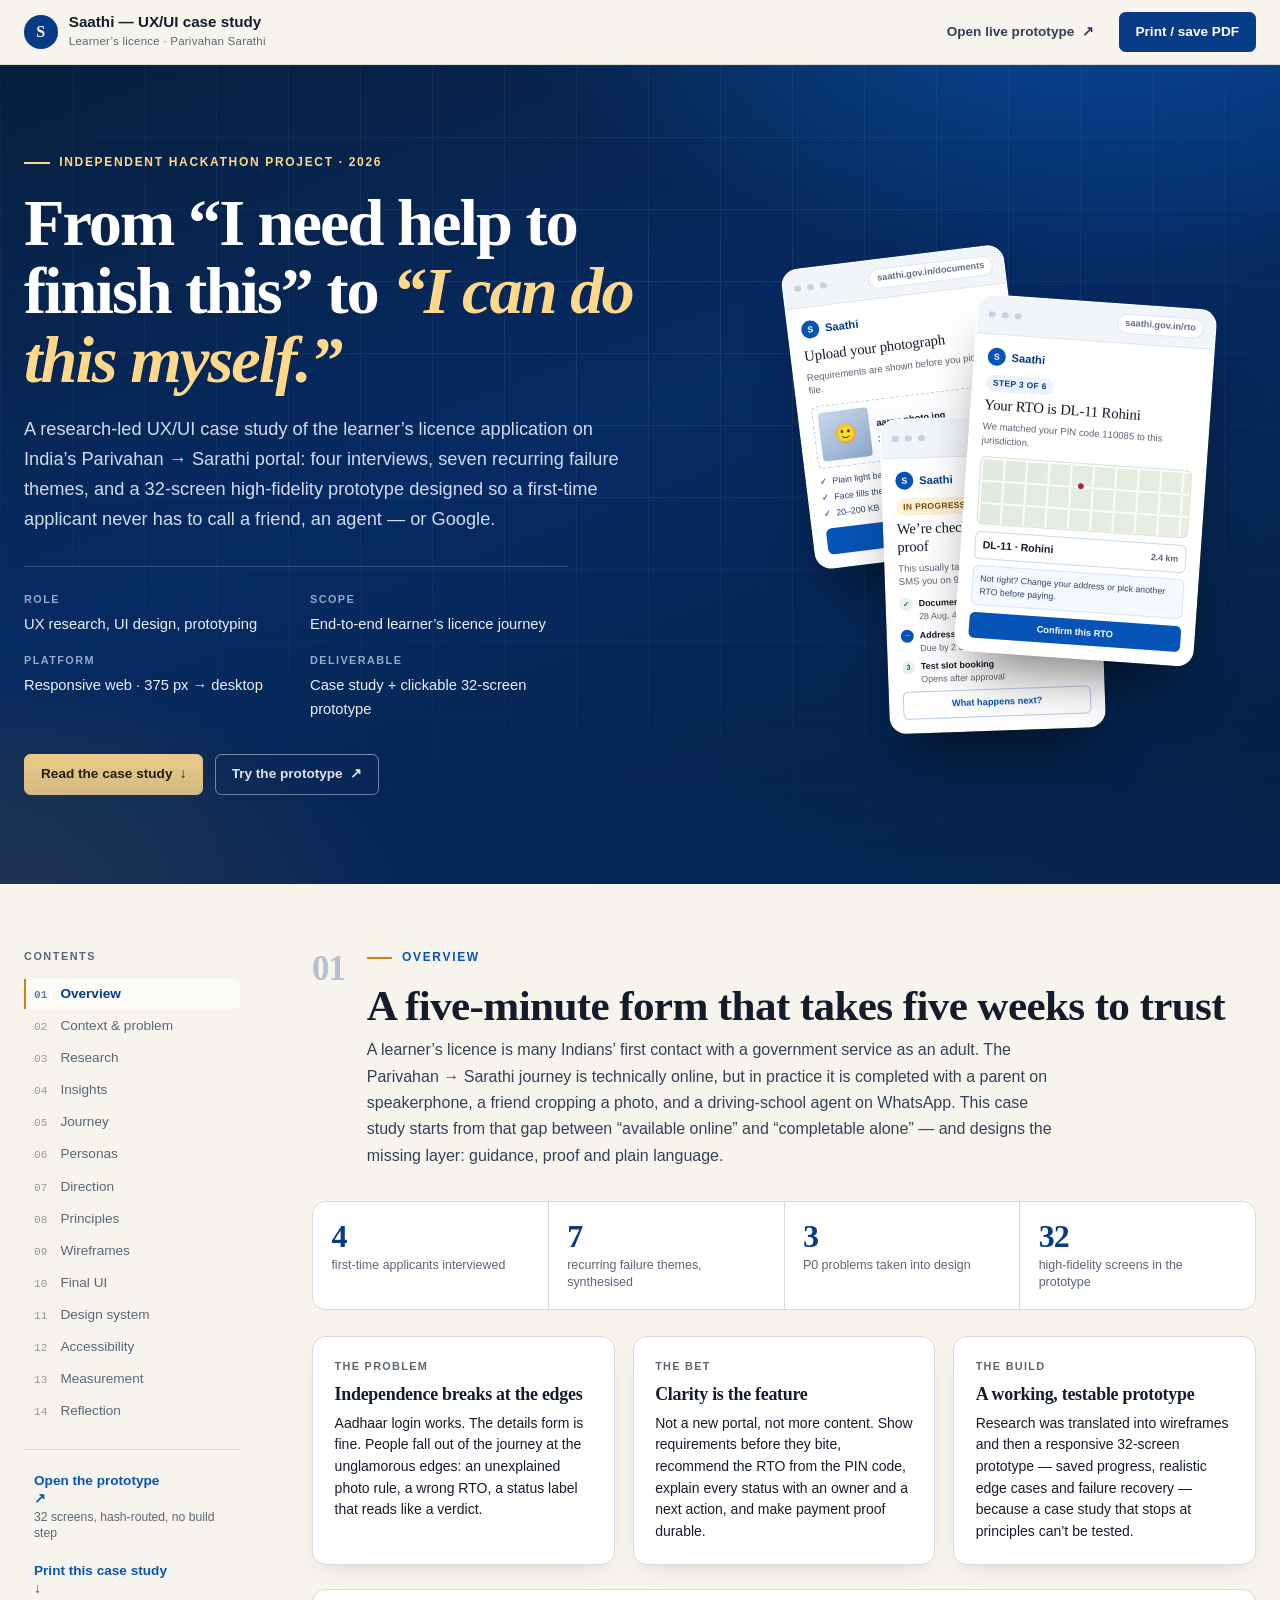
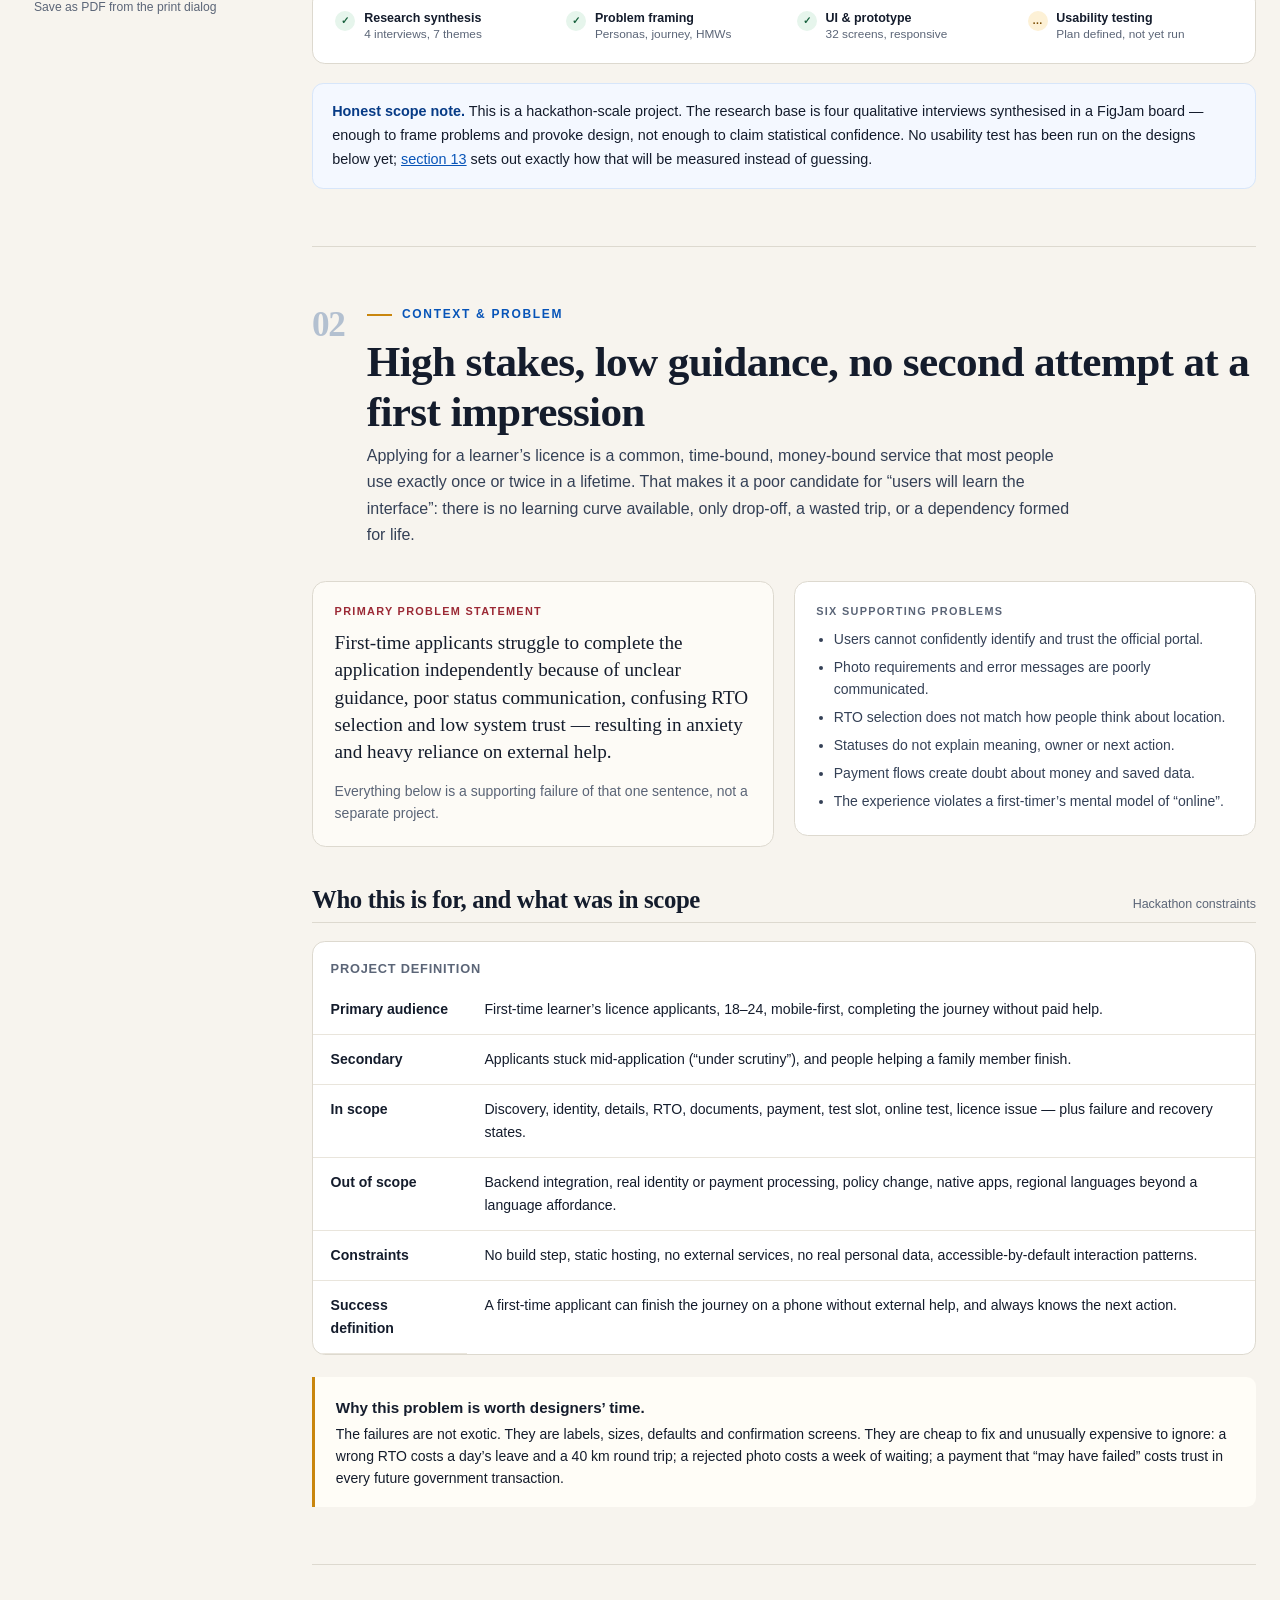
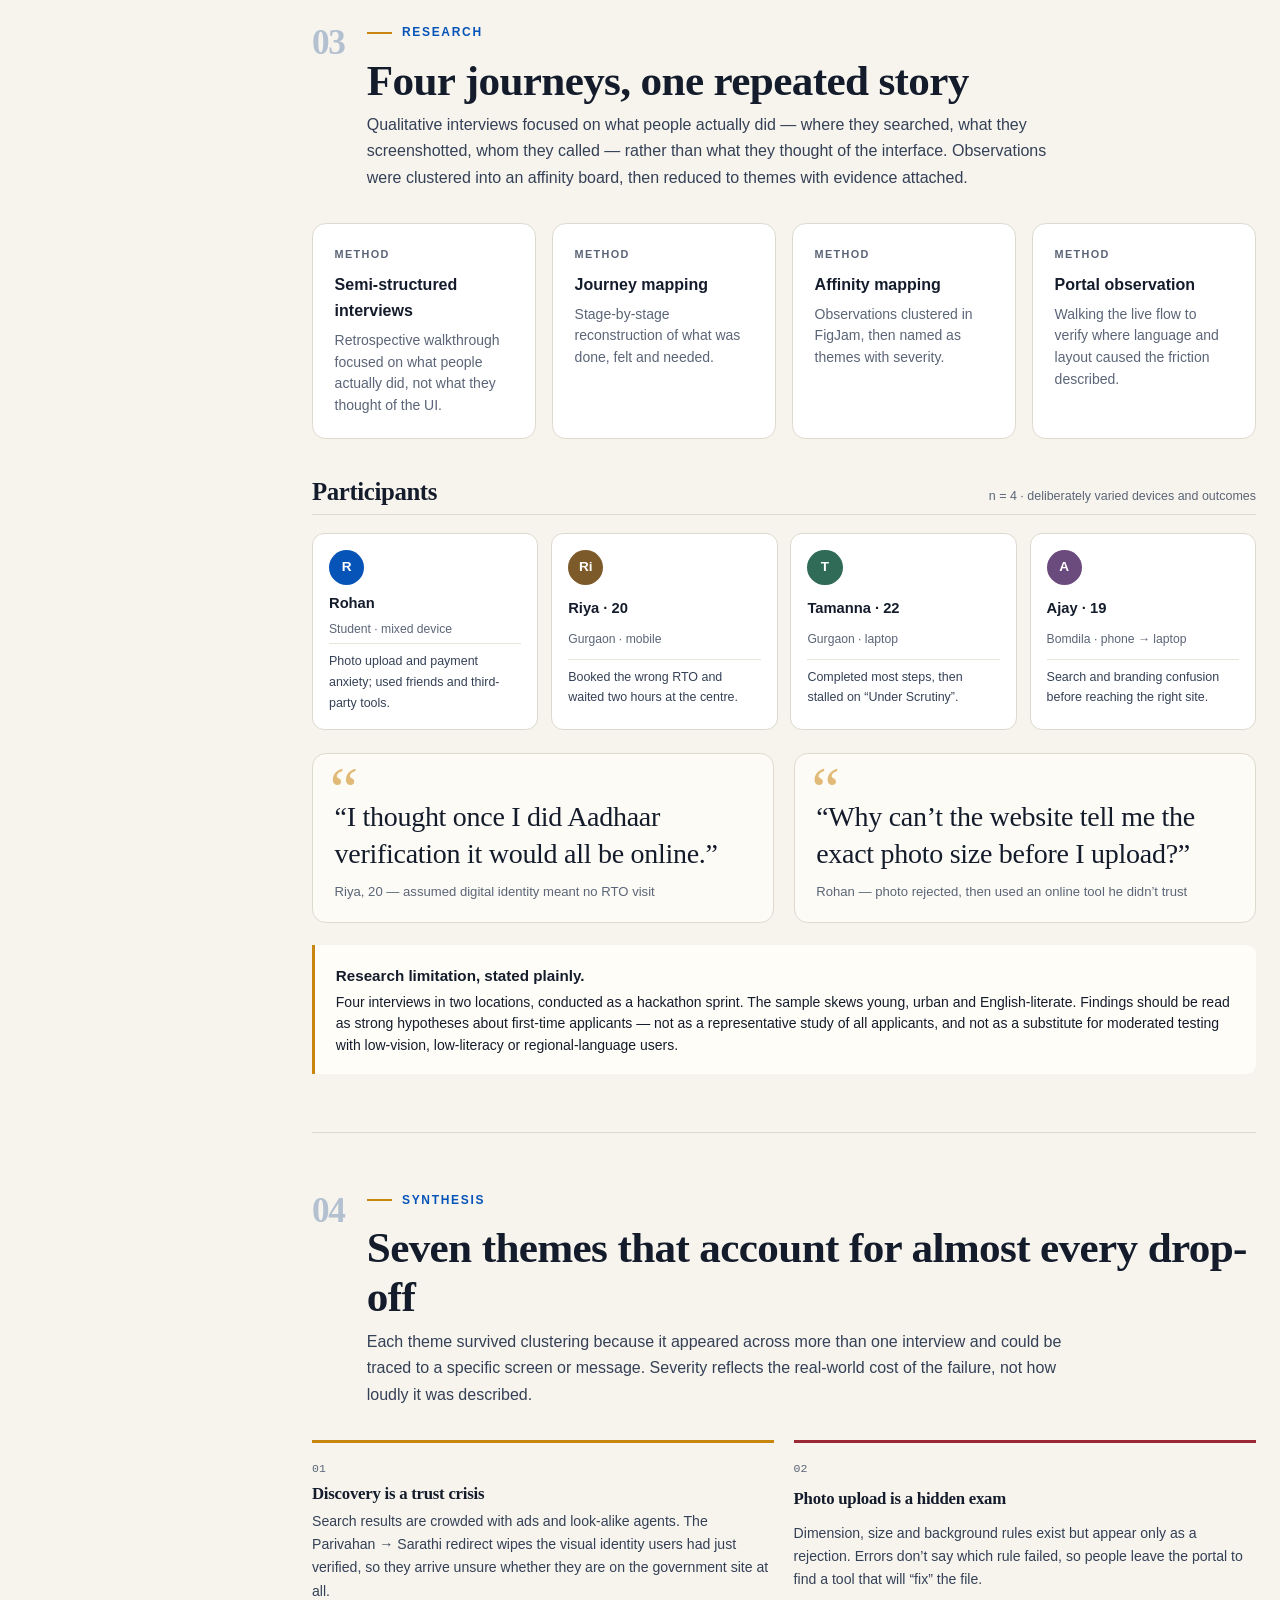
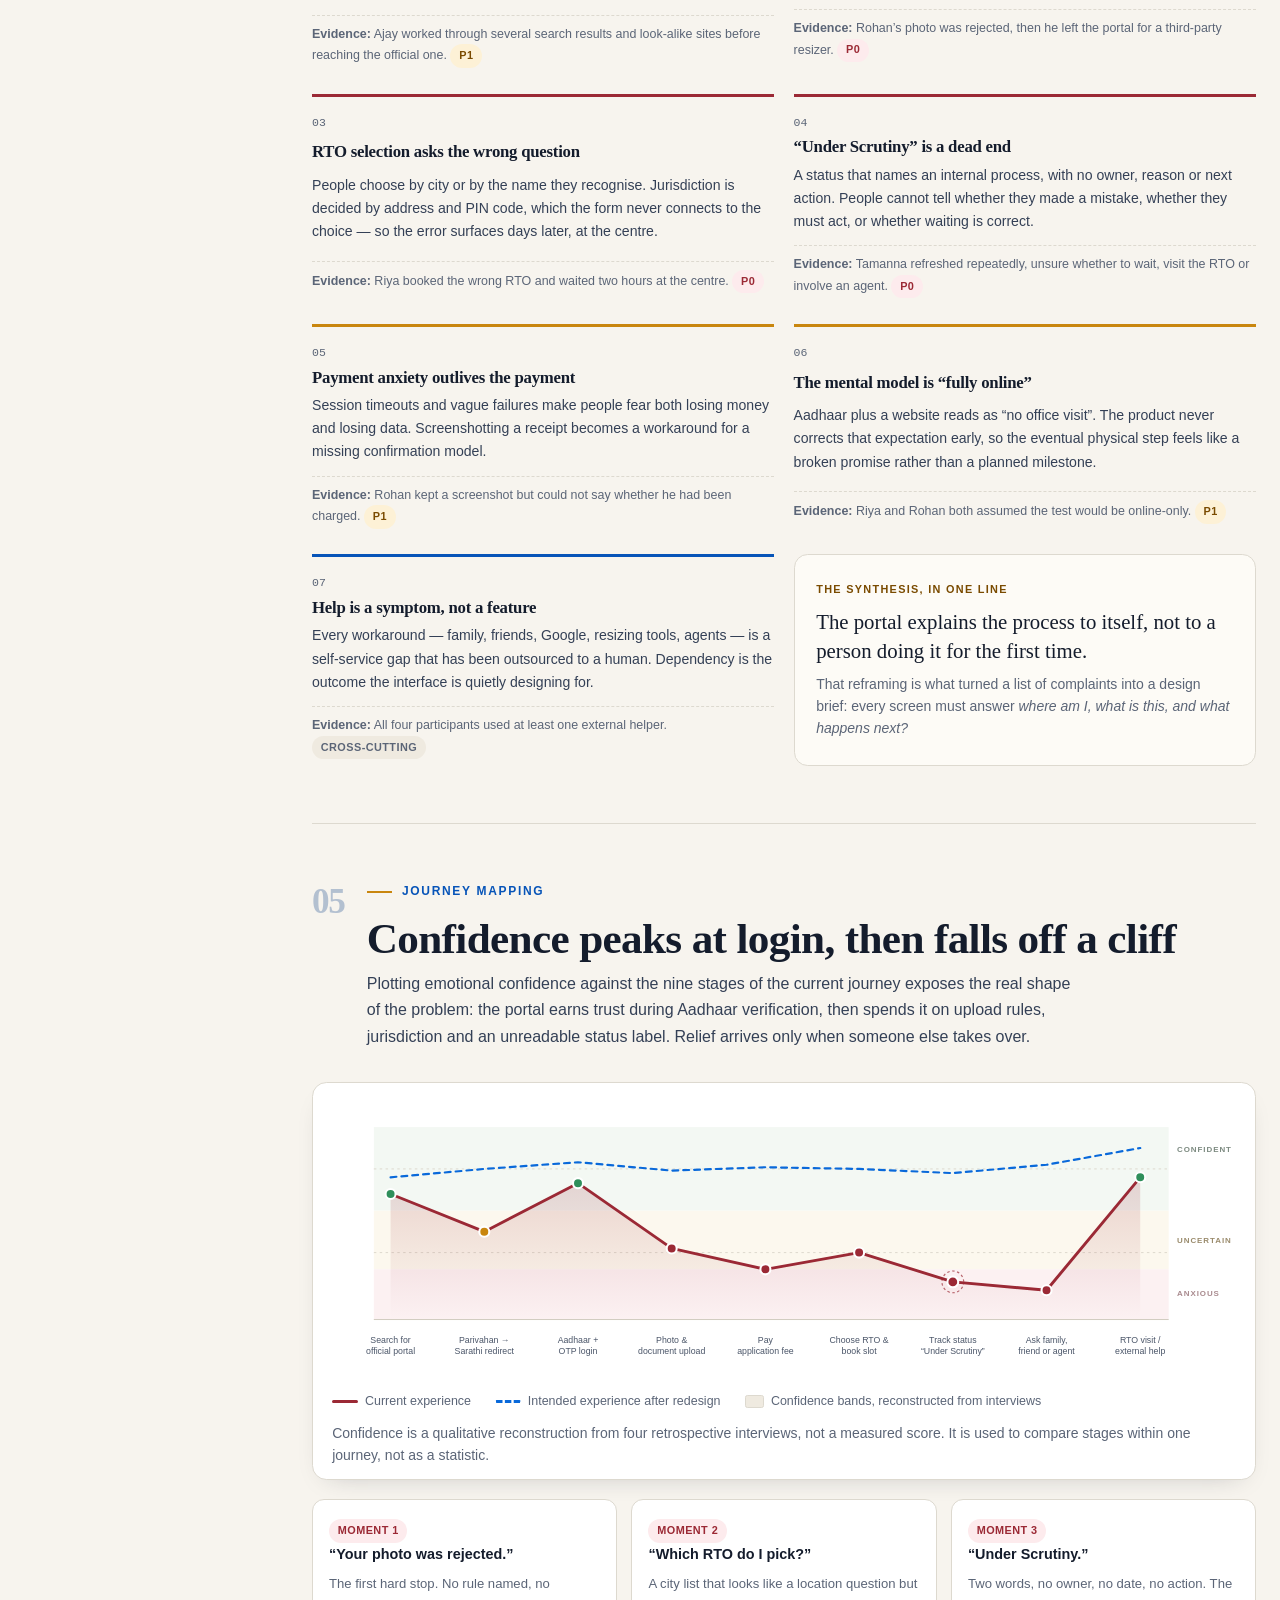
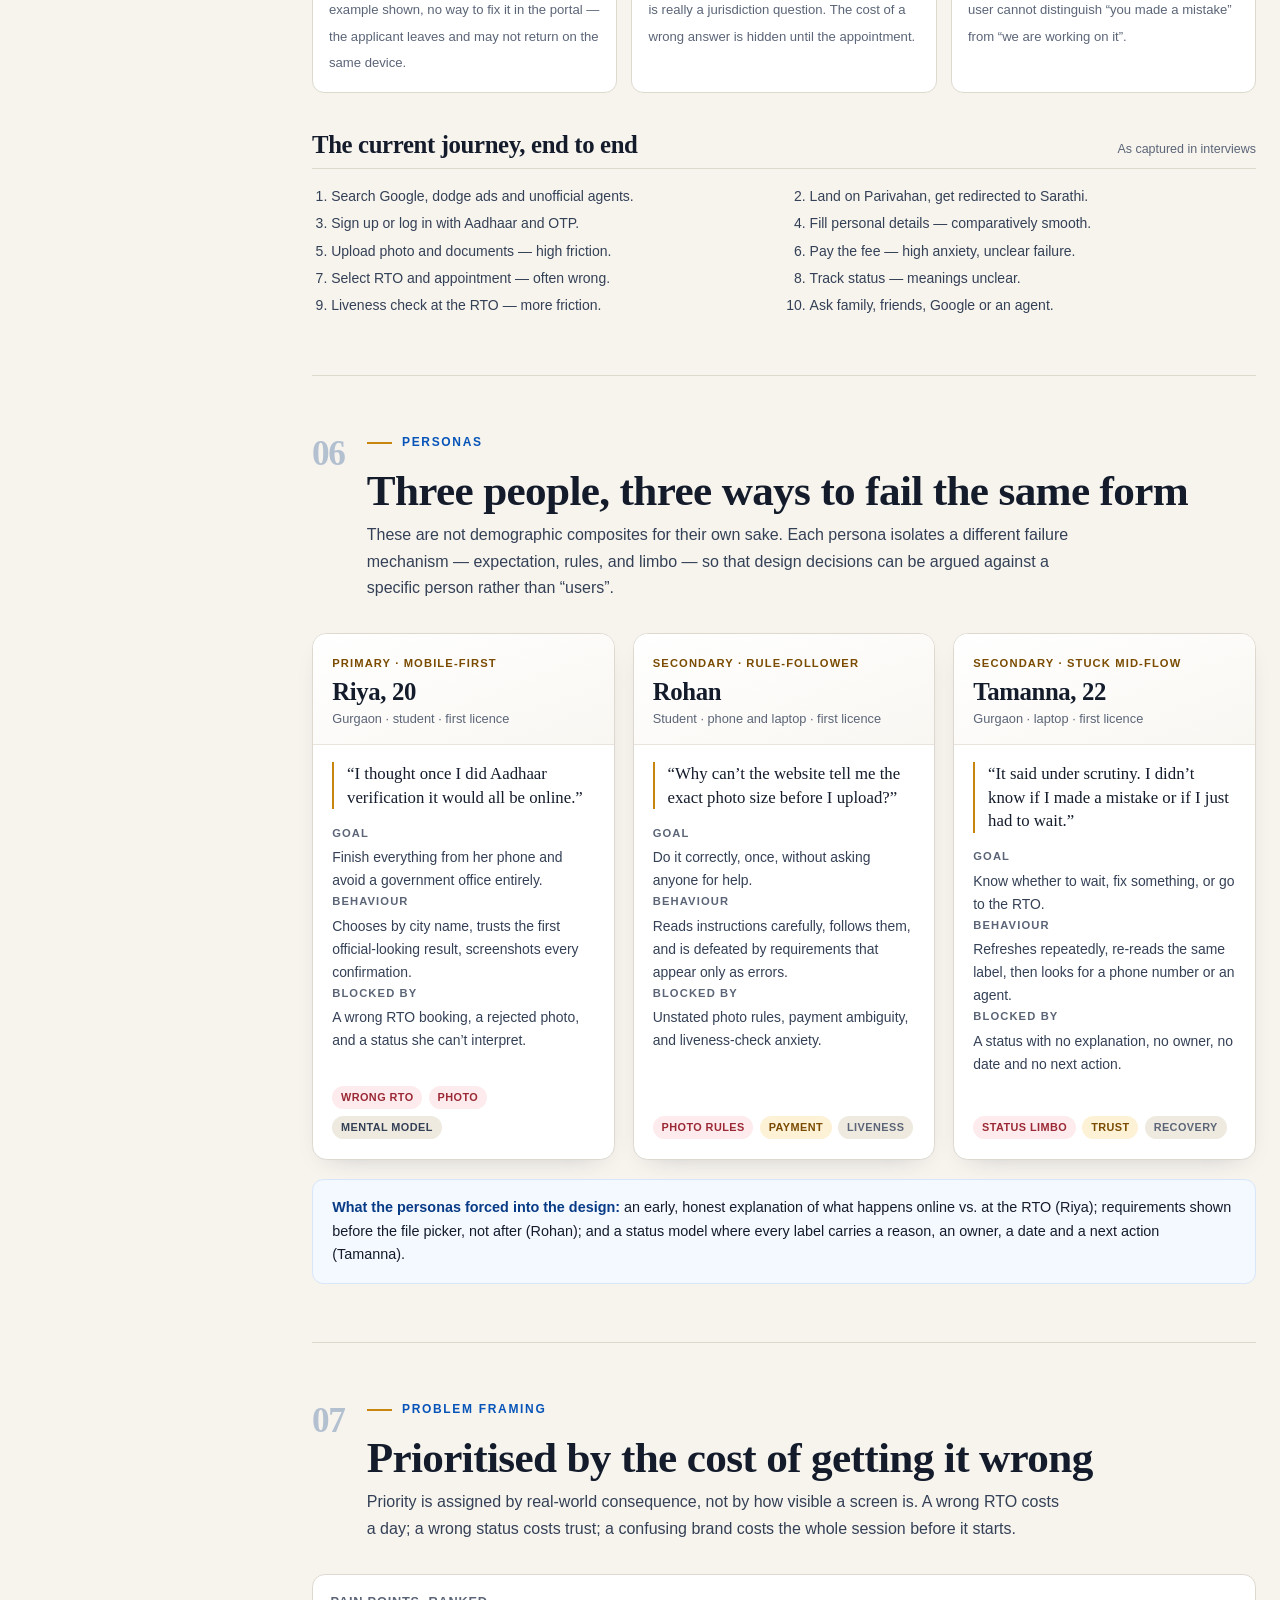
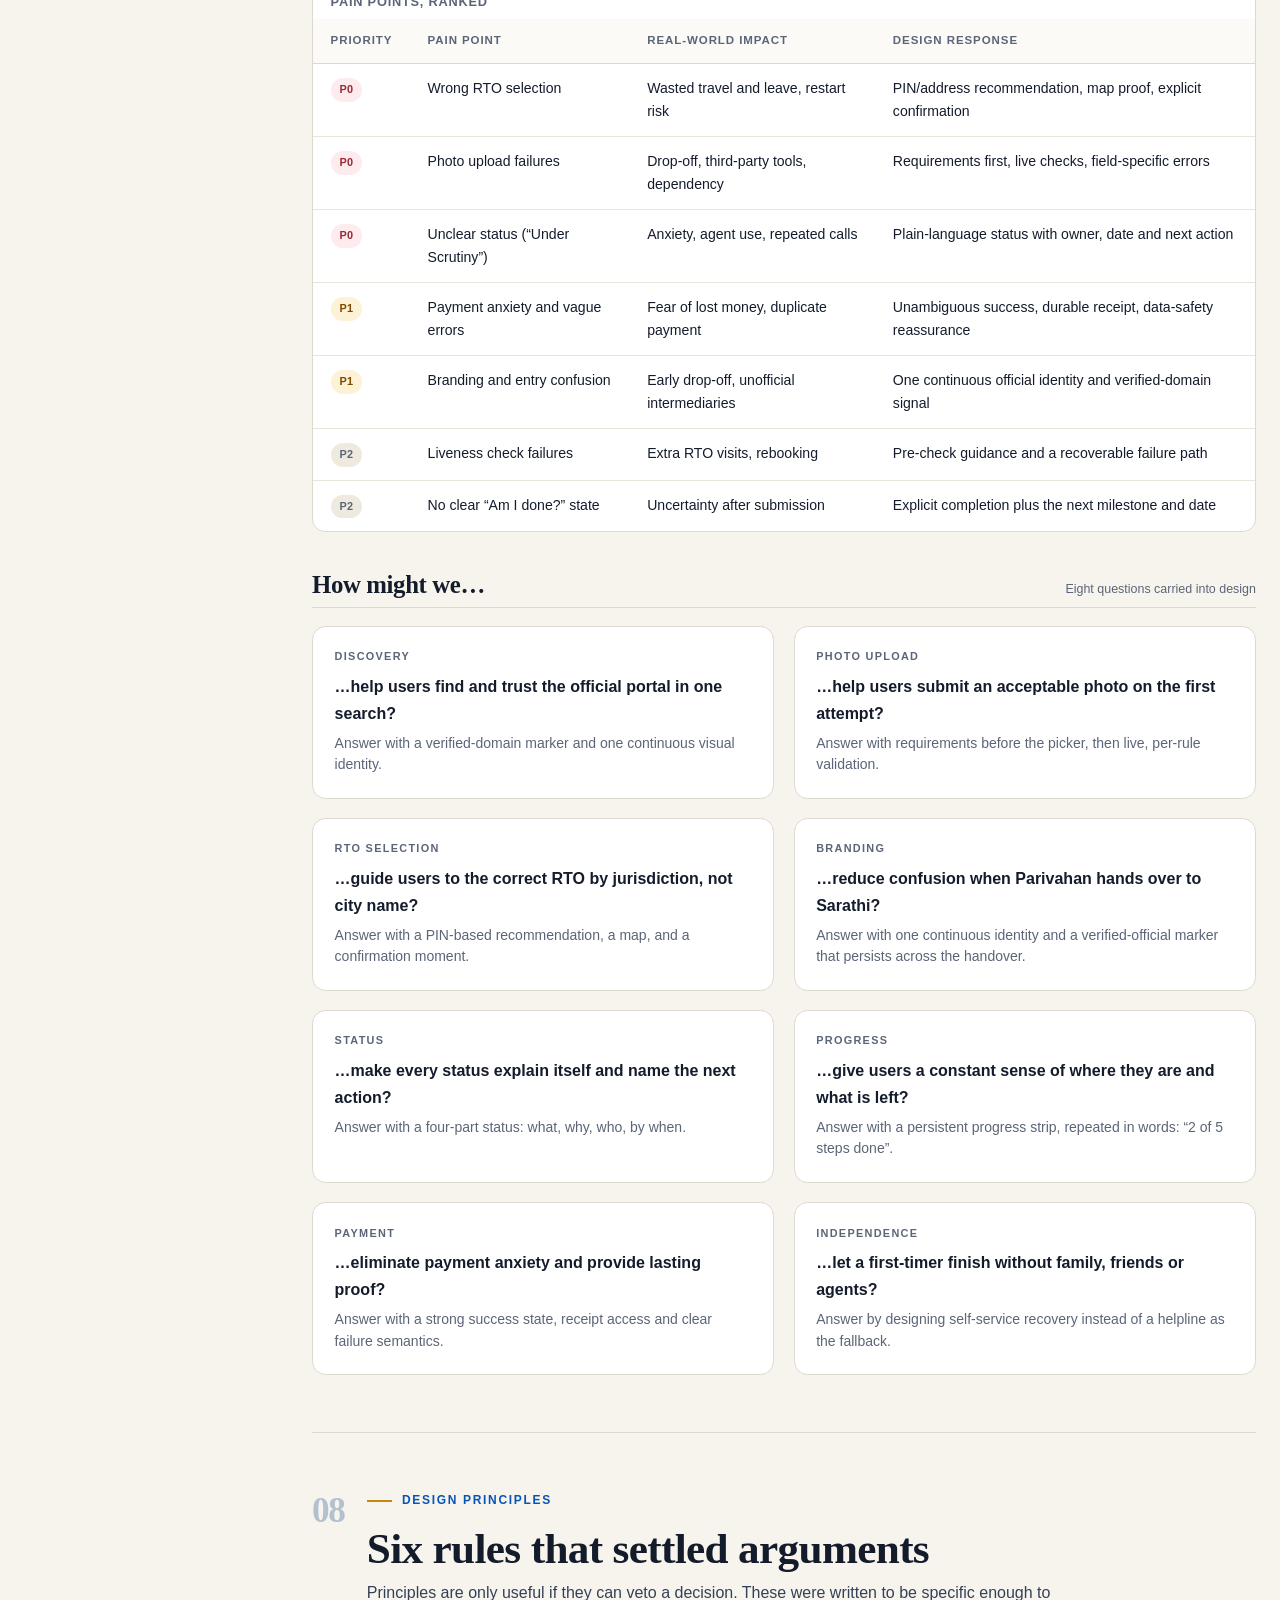
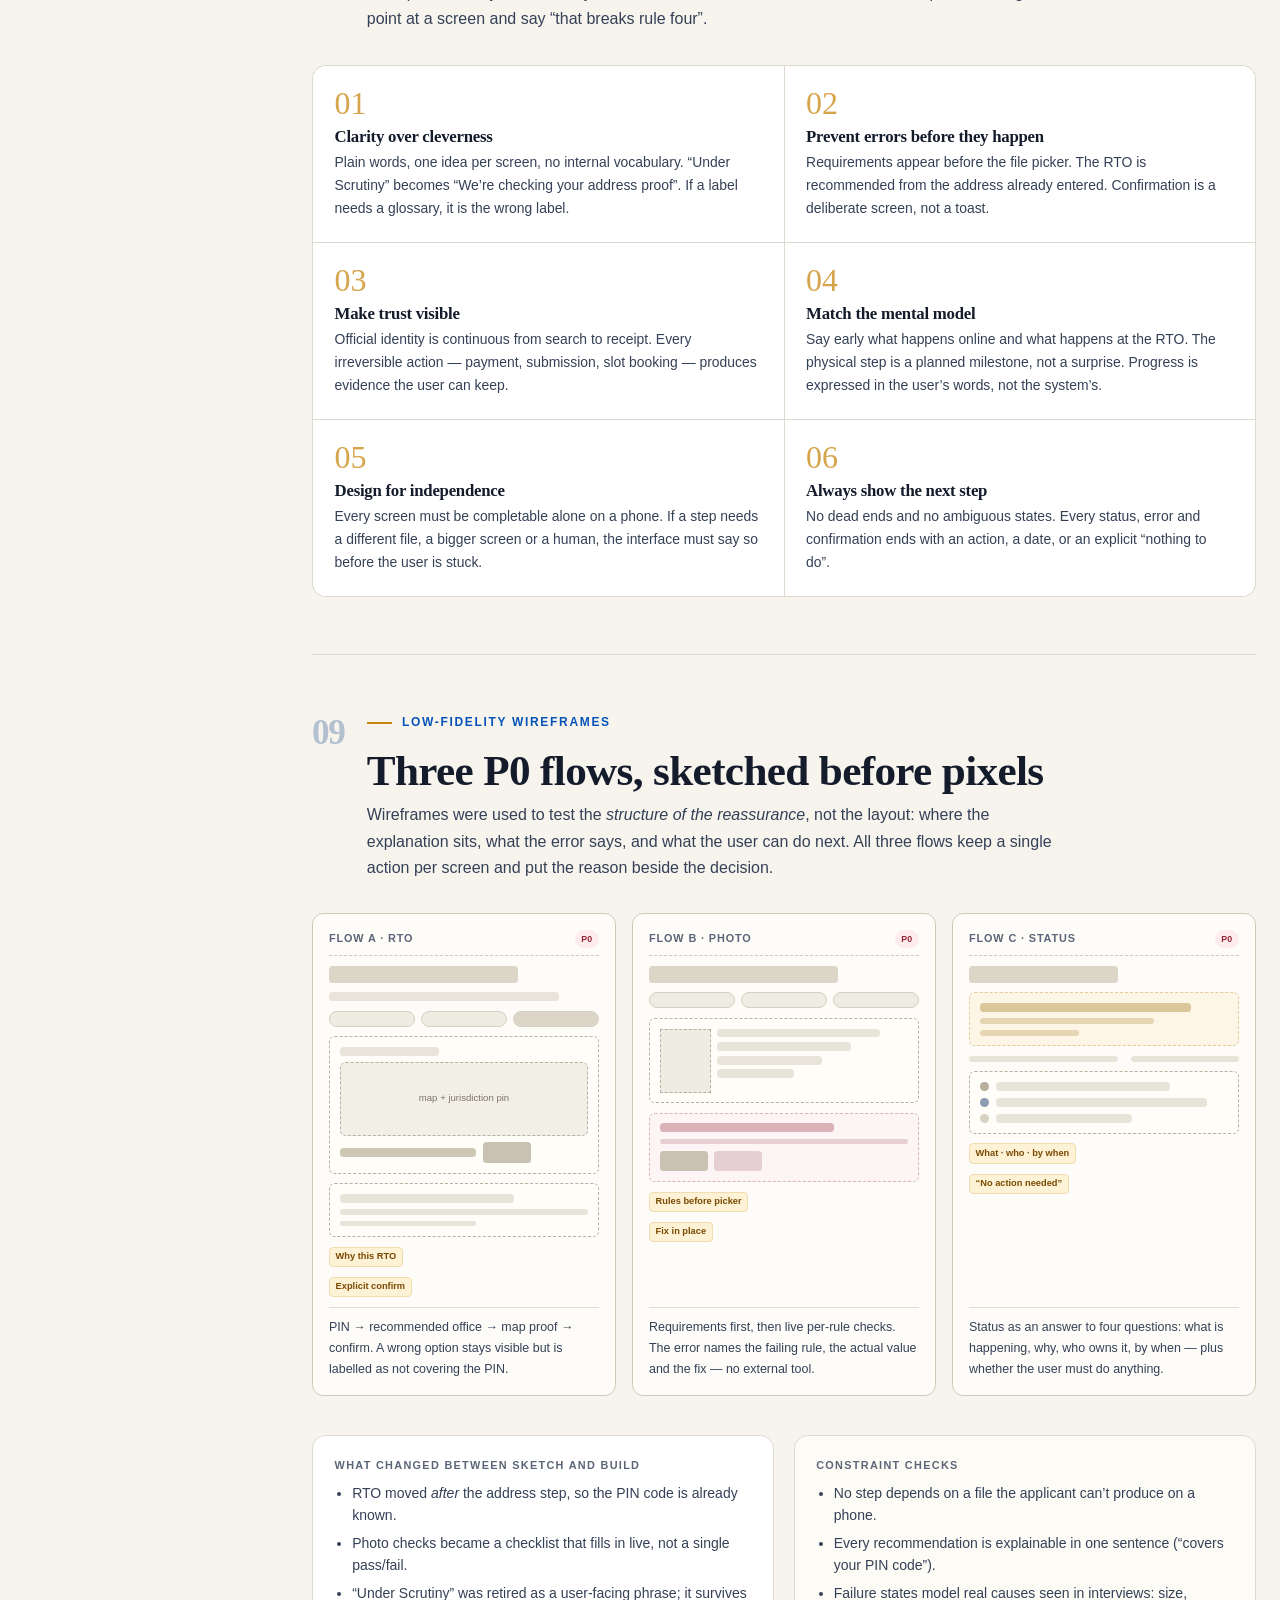
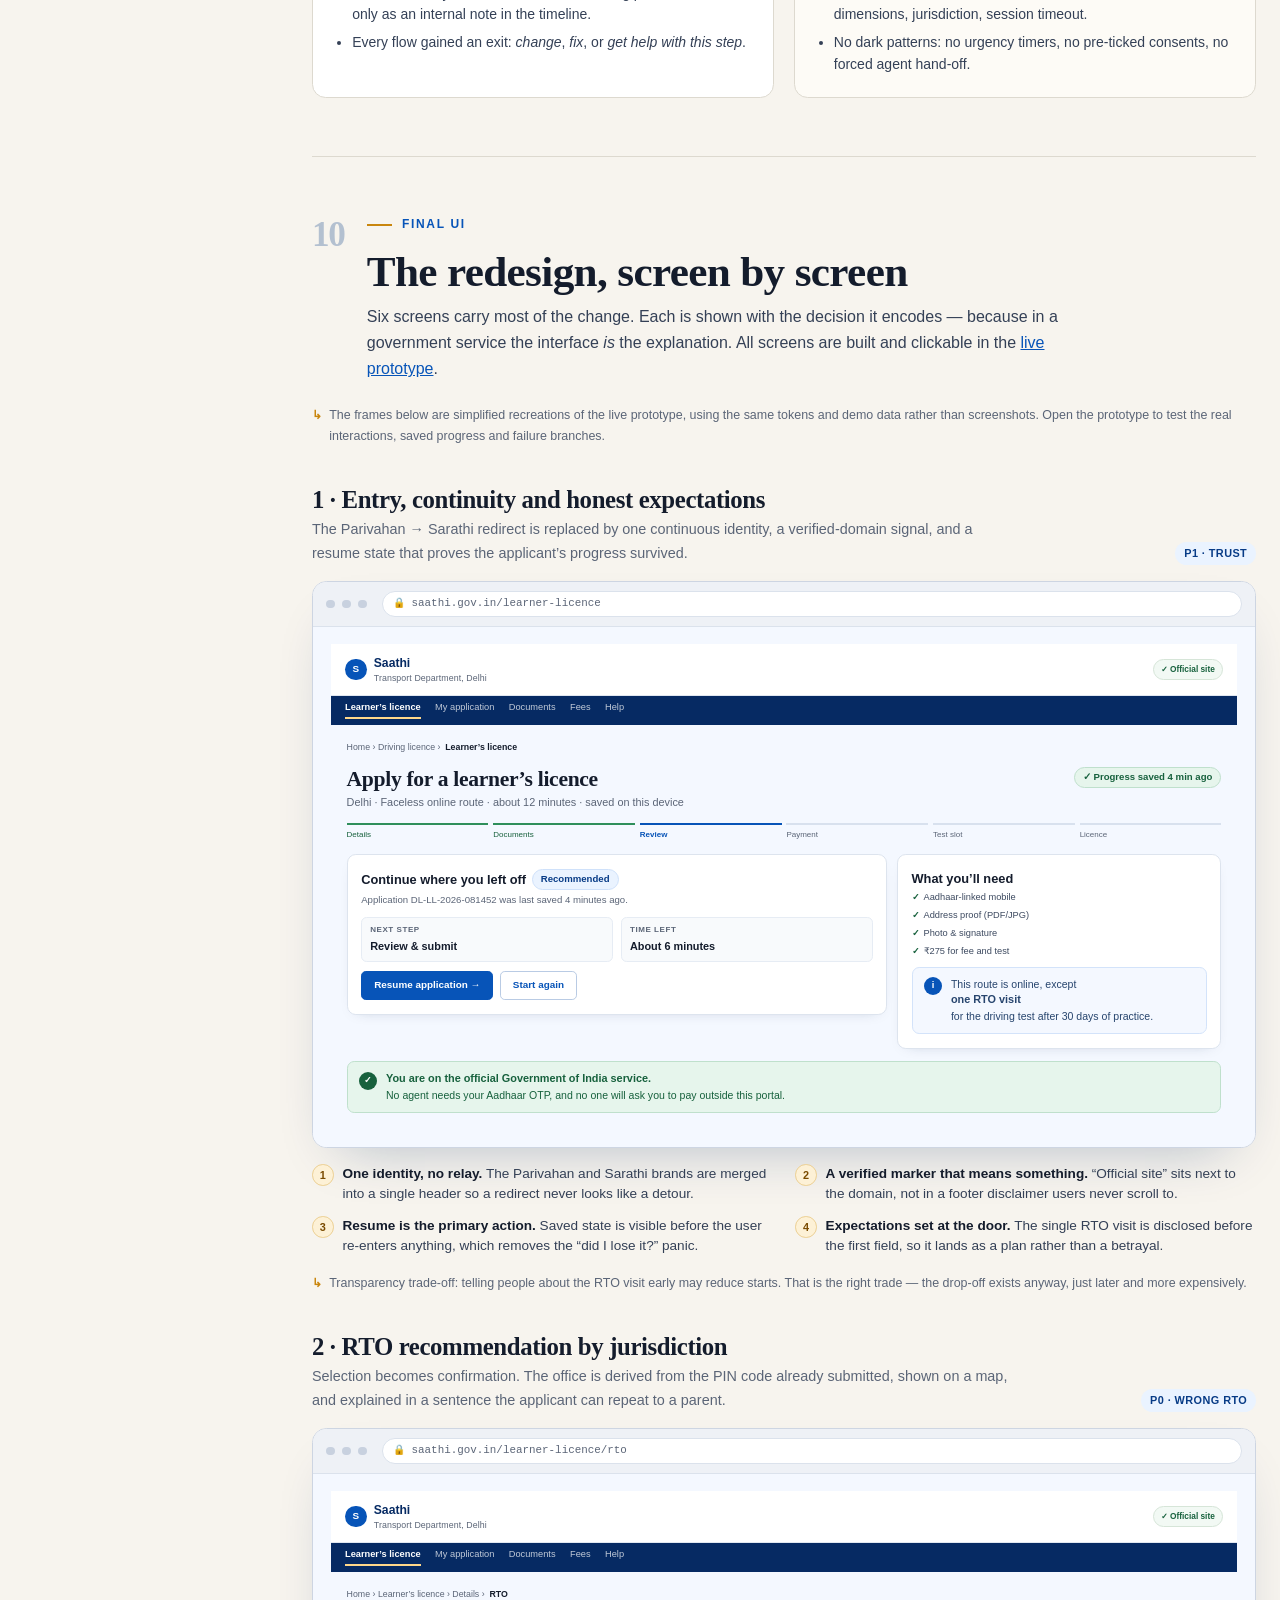
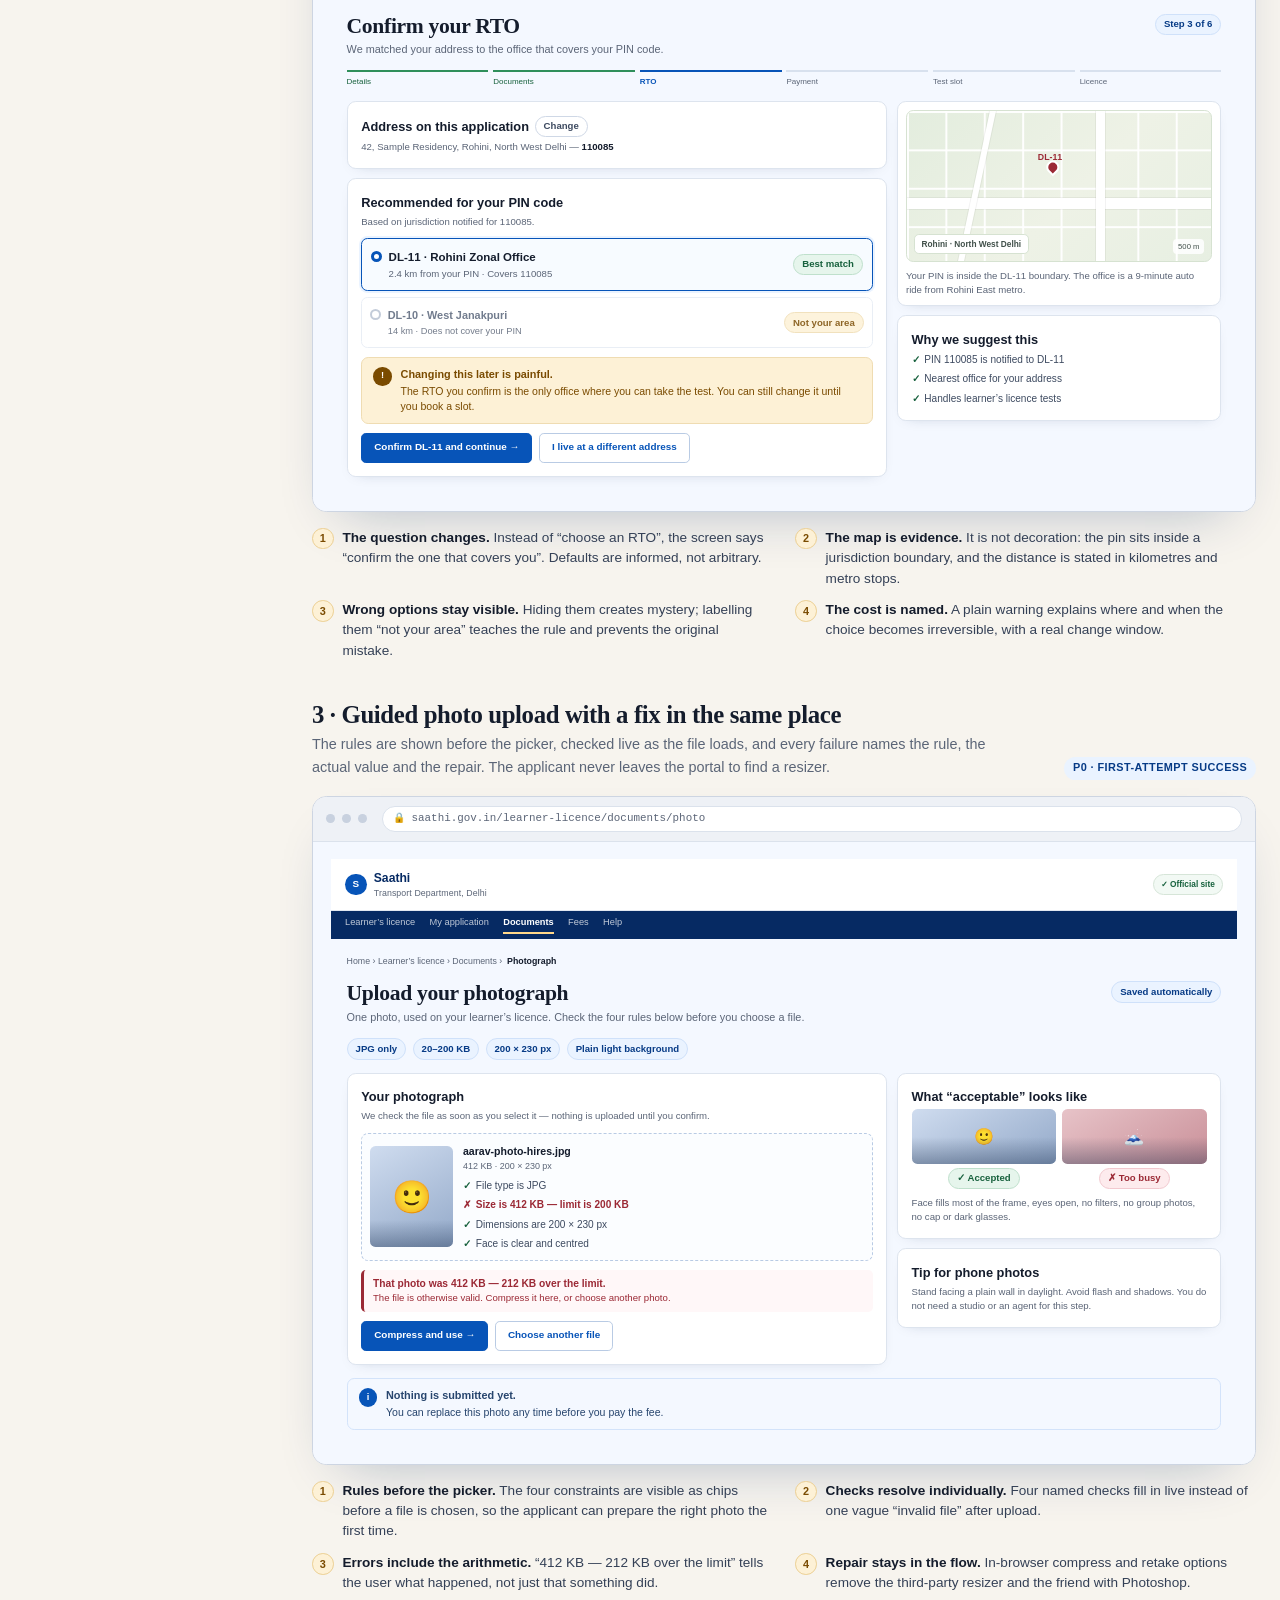
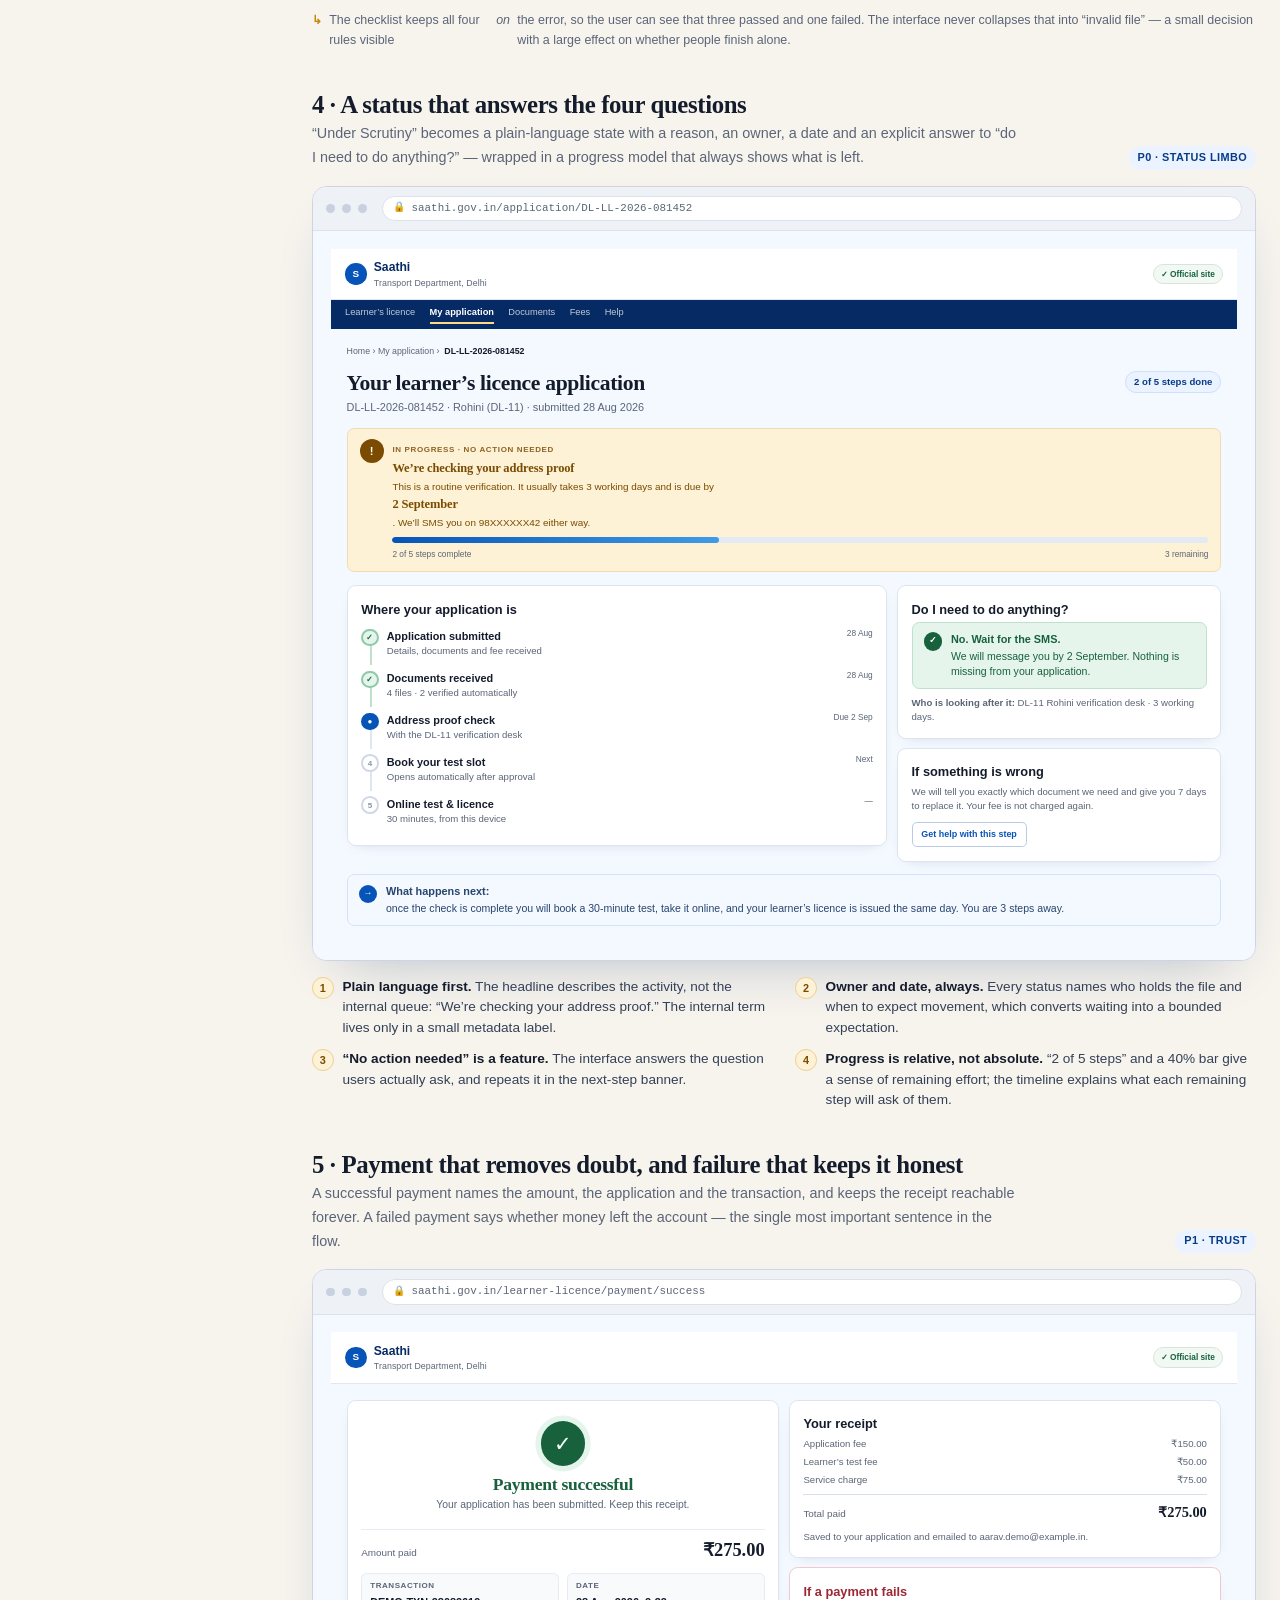
==== commit b11d8d5b: "Polish case study layout, copy and accessibility Co-authored-by: arena-agent <297053741+arena-agent@" ====
--- a/case-study.html
+++ b/case-study.html
@@ -750,6 +750,7 @@
               <p>Six screens carry most of the change. Each is shown with the decision it encodes — because in a government service the interface <em>is</em> the explanation. All screens are built and clickable in the <a href="index.html">live prototype</a>.</p>
             </div>
           </div>
+          <p class="screen-note" style="margin-top:-.6rem;margin-bottom:1.6rem">The frames below are simplified recreations of the live prototype, using the same tokens and demo data rather than screenshots. Open the prototype to test the real interactions, saved progress and failure branches.</p>
 
           <!-- Screen 1 -->
           <div class="screen-block">
--- a/css/case-study.css
+++ b/css/case-study.css
@@ -182,6 +182,7 @@
 .toc .toc-cta{margin-top:1.4rem;border-top:1px solid var(--line);padding-top:1rem;display:grid;gap:.5rem}
 .toc .toc-cta a{display:block;text-decoration:none;font-weight:700;color:var(--blue-800)}
 .toc .toc-cta span{display:block;color:var(--muted);font-size:.76rem;font-weight:400}
+.toc .toc-cta a span:first-child{color:var(--blue-800);font-weight:700;font-size:.86rem}
 
 .cs-body{min-width:0;max-width:60rem}
 .cs-section{padding-block:clamp(2.2rem,4.6vw,3.6rem);border-top:1px solid var(--line)}
@@ -192,7 +193,8 @@
   opacity:.28;font-weight:600;letter-spacing:-.04em;padding-top:.15rem;
 }
 .section-head h2{margin-bottom:.45rem}
-.section-head p{margin-bottom:0;max-width:44rem;color:var(--ink-soft)}
+.section-head p:not(.eyebrow){margin-bottom:0;max-width:44rem;color:var(--ink-soft)}
+.section-head .eyebrow{margin-bottom:.8rem;max-width:none;color:var(--blue-800)}
 
 /* ---------- generic content ---------- */
 .stack{display:grid;gap:1.2rem}
@@ -255,7 +257,7 @@
 .status-strip div{display:flex;gap:.55rem;align-items:flex-start;padding:.35rem .5rem;border-radius:.4rem;font-size:.8rem;line-height:1.35}
 .status-strip .s-icon{display:grid;place-items:center;flex:none;width:1.25rem;height:1.25rem;border-radius:50%;font-size:.65rem;font-weight:900;background:var(--green-100);color:var(--green-800);margin-top:.05rem}
 .status-strip .pending .s-icon{background:var(--amber-100);color:var(--amber-900)}
-.status-strip b{display:block;font-size:.78rem}
+.status-strip b{display:block;font-size:.78rem;color:var(--ink)}
 .status-strip span{color:var(--muted);font-size:.74rem}
 
 /* tables */
@@ -284,7 +286,7 @@
 .avatar{width:2.2rem;height:2.2rem;border-radius:50%;display:grid;place-items:center;font-weight:800;font-size:.85rem;color:#fff;background:var(--blue-800)}
 .avatar.alt{background:#7d5a2a}.avatar.alt2{background:#2f6b57}.avatar.alt3{background:#6b4a7d}
 .person b{font-size:.92rem}
-.person span{font-size:.76rem;color:var(--muted);line-height:1.4}
+.person > span:not(.avatar){font-size:.76rem;color:var(--muted);line-height:1.4}
 .person em{font-size:.78rem;color:var(--ink-soft);font-style:normal;border-top:1px solid var(--line-soft);padding-top:.45rem}
 
 /* journey map */
@@ -299,7 +301,7 @@
 .moments{display:grid;grid-template-columns:repeat(3,minmax(0,1fr));gap:.9rem;margin-top:1.2rem}
 .moment{background:var(--surface);border:1px solid var(--line);border-radius:.75rem;padding:1rem}
 .moment b{display:block;font-size:.9rem;margin-bottom:.2rem}
-.moment span{font-size:.82rem;color:var(--muted);line-height:1.5}
+.moment span:not(.tag){font-size:.82rem;color:var(--muted);line-height:1.5}
 
 /* personas */
 .persona{background:var(--surface);border:1px solid var(--line);border-radius:.9rem;overflow:hidden;display:flex;flex-direction:column;box-shadow:var(--shadow-card)}
@@ -569,8 +571,8 @@
 /* next steps / missing elements */
 .gap-list{display:grid;gap:1px;background:var(--line);border:1px solid var(--line);border-radius:.8rem;overflow:hidden}
 .gap-row{background:#fff;display:grid;grid-template-columns:minmax(0,1fr) auto;gap:1rem;align-items:center;padding:.9rem 1.1rem;font-size:.9rem}
-.gap-row b{display:block;font-size:.92rem}
-.gap-row span{font-size:.8rem;color:var(--muted)}
+.gap-row b{display:block;font-size:.92rem;color:var(--ink)}
+.gap-row span:not(.tag){font-size:.8rem;color:var(--muted)}
 .gap-row .state{font-size:.62rem;white-space:nowrap}
 
 /* footer */
@@ -651,8 +653,9 @@
 
 /* ---------- print ---------- */
 @media print{
+  @page{margin:14mm}
   :root{--paper:#fff}
-  body{background:#fff;font-size:11pt}
+  body{background:#fff;font-size:11pt;-webkit-print-color-adjust:exact;print-color-adjust:exact}
   .topbar,.toc,.read-progress,.hero-actions,.toast-region,.theme-toggle{display:none!important}
   .hero{
     background:#fff!important;color:var(--ink);padding:0 0 1.5rem;border-bottom:2px solid var(--blue-900);
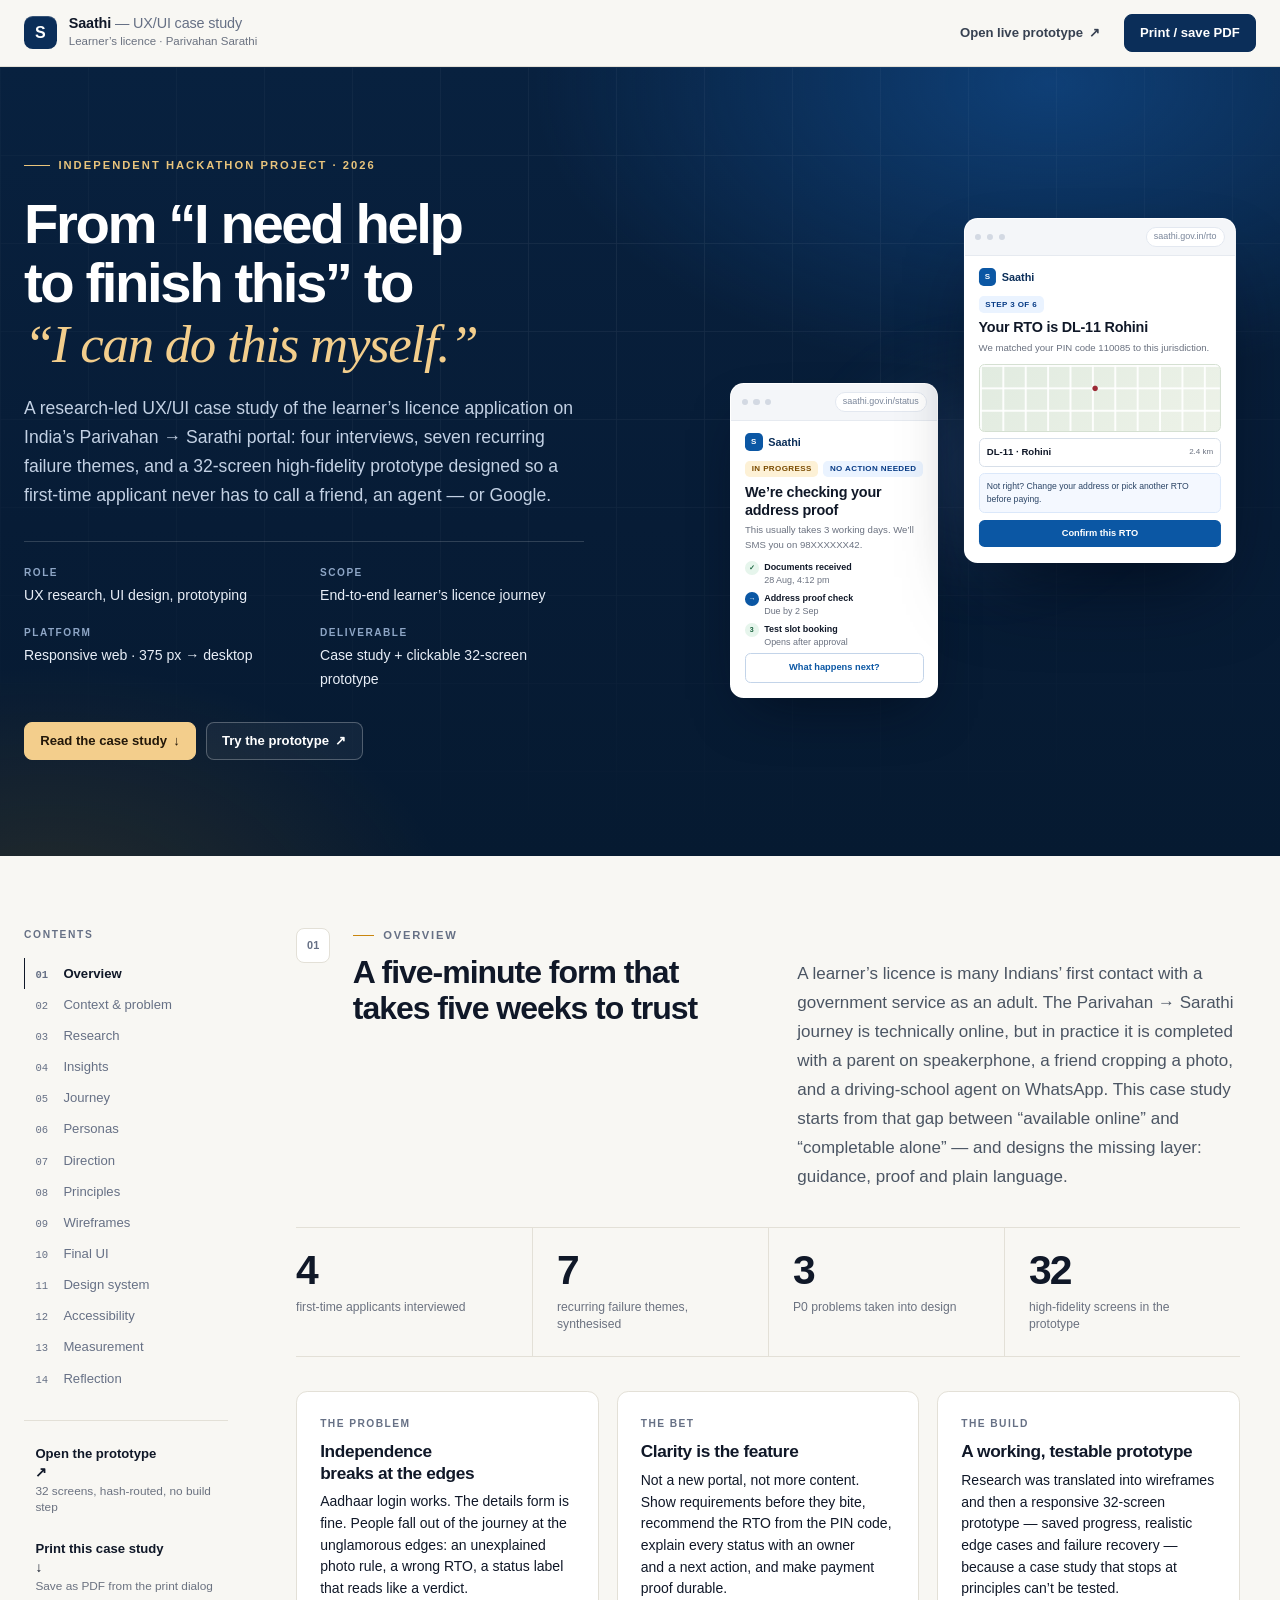
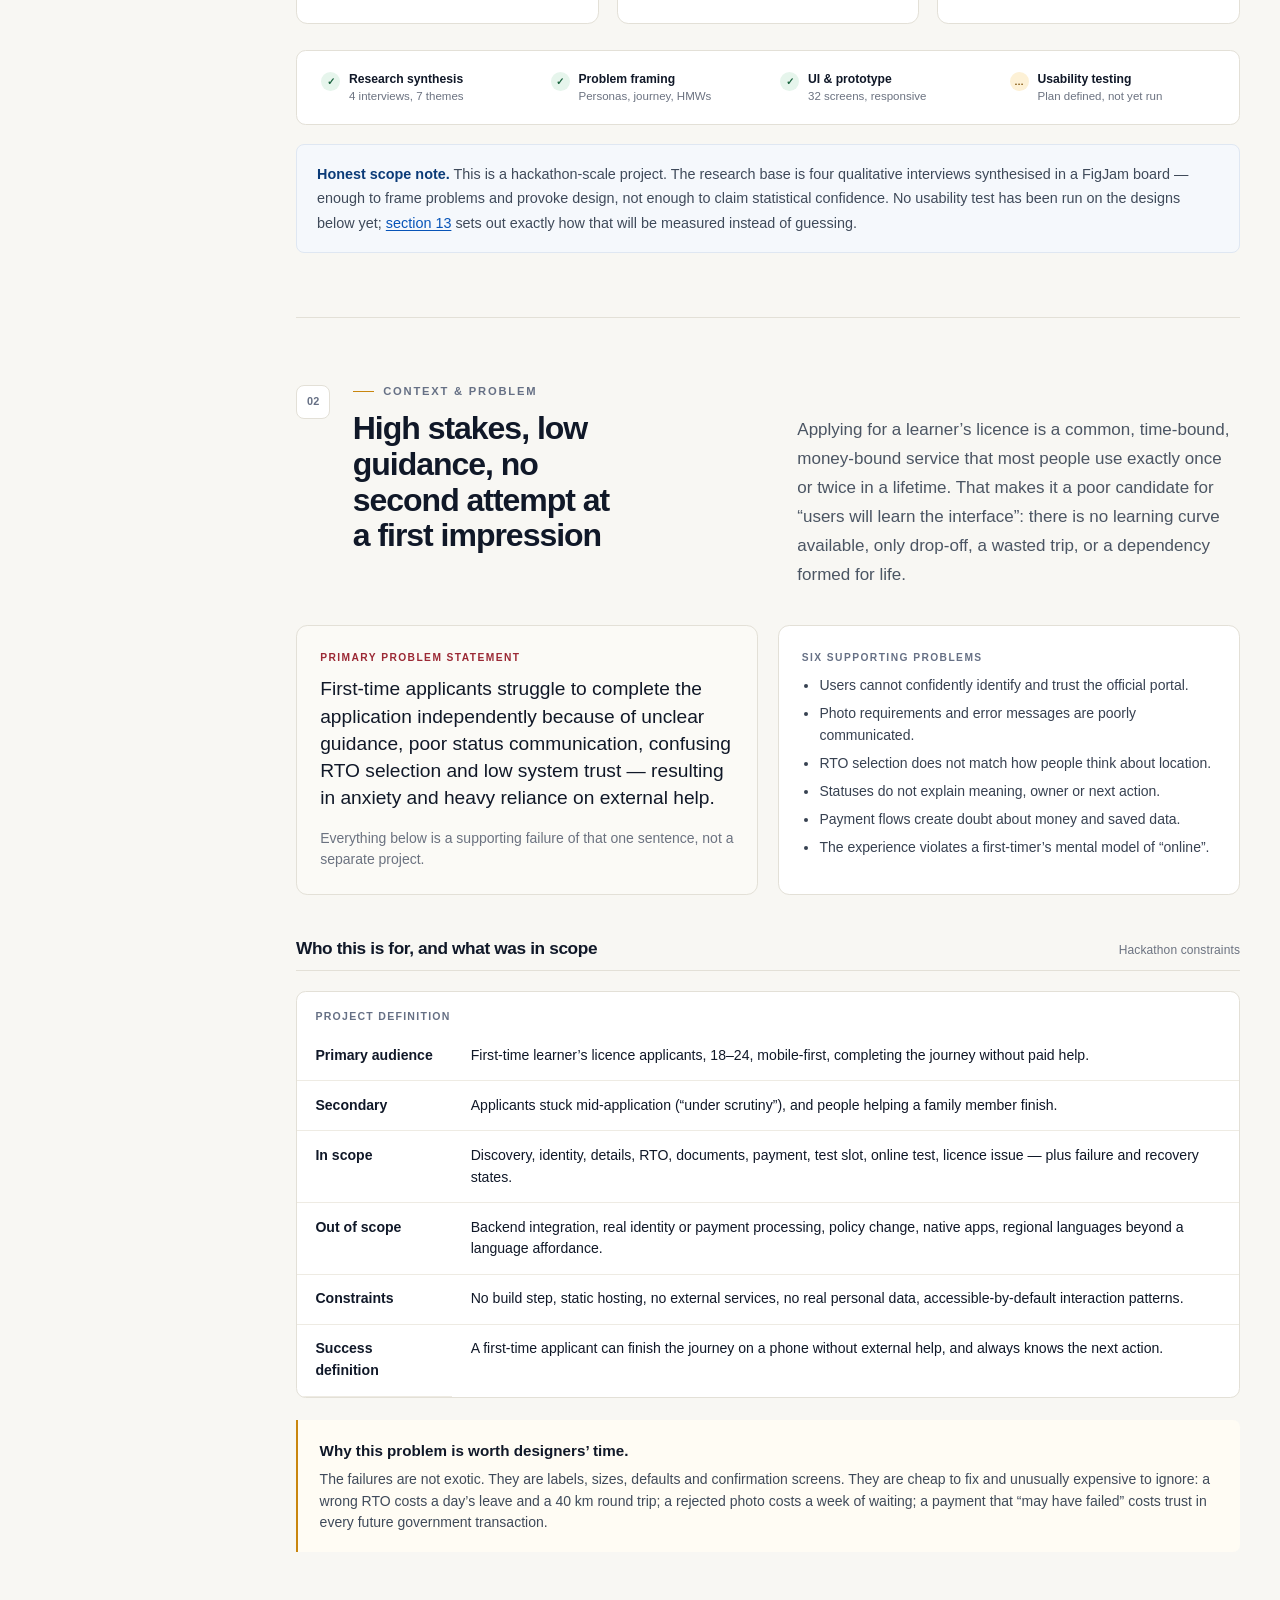
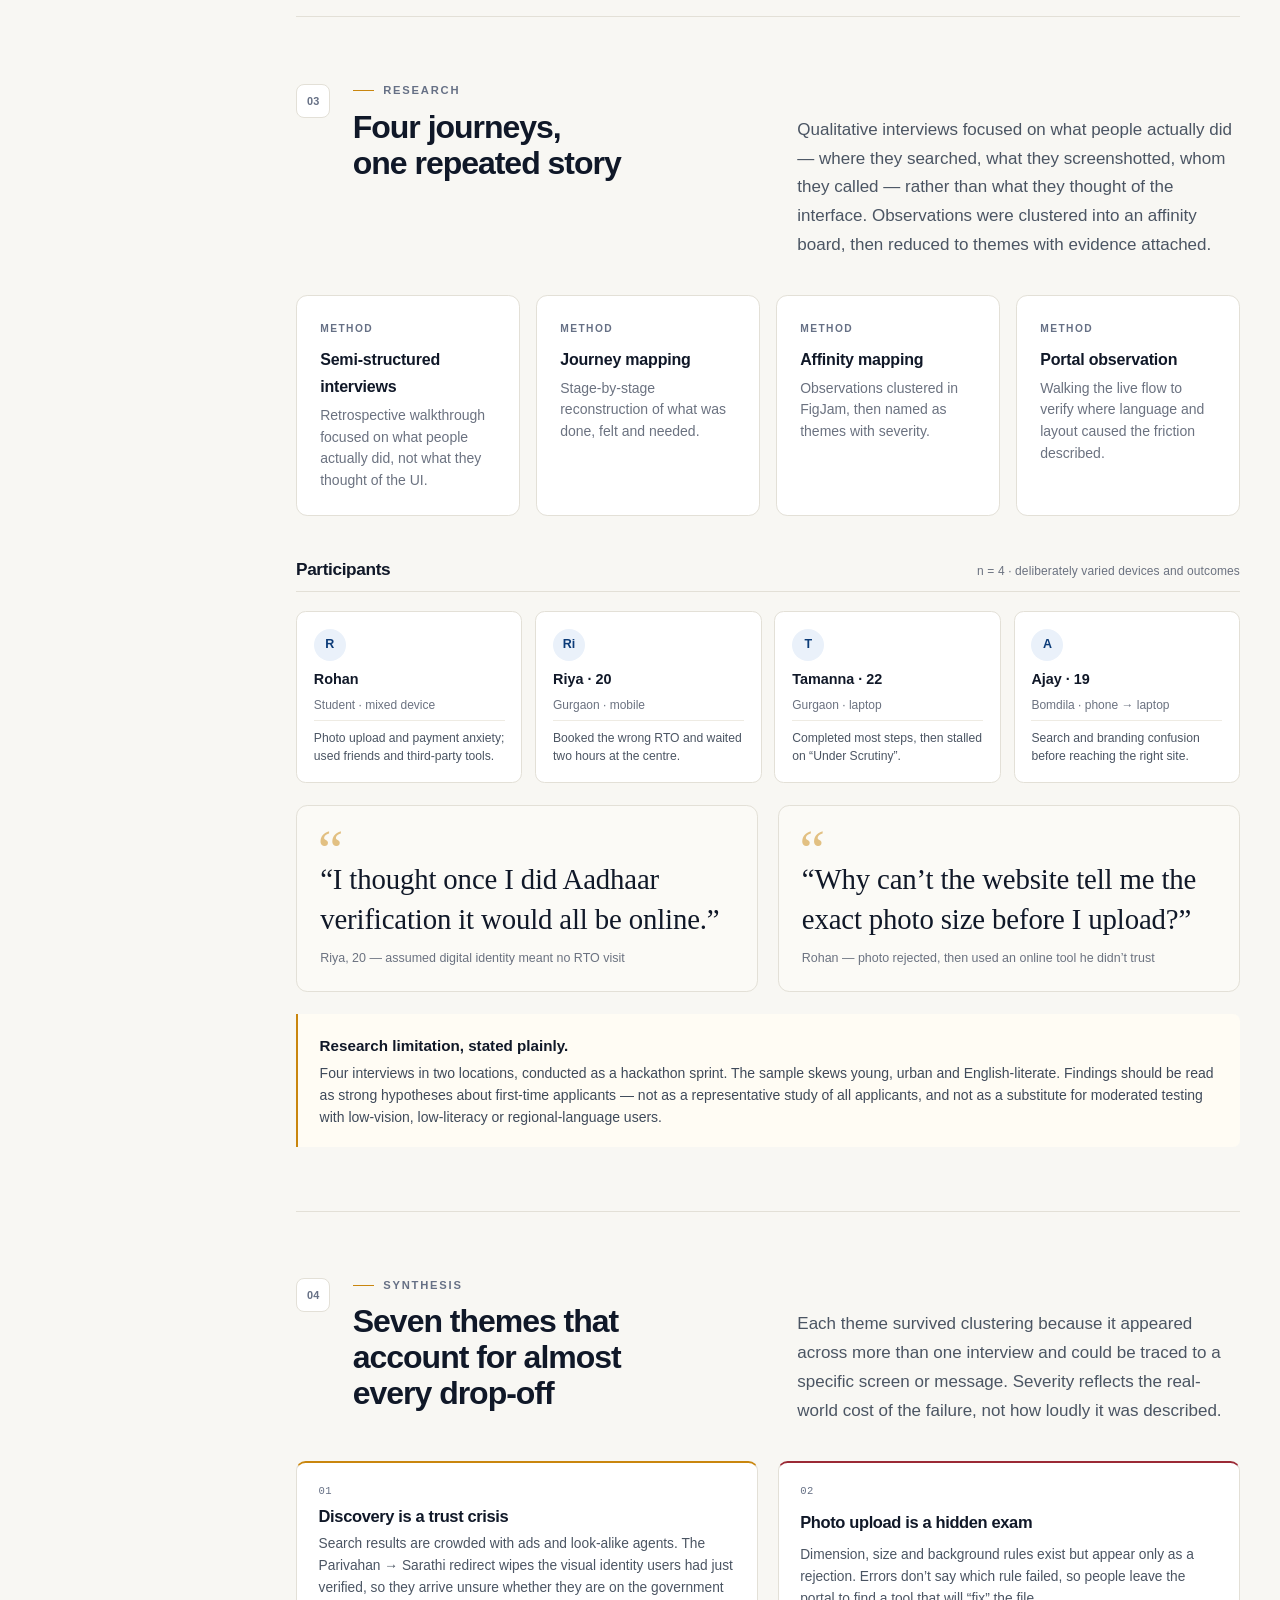
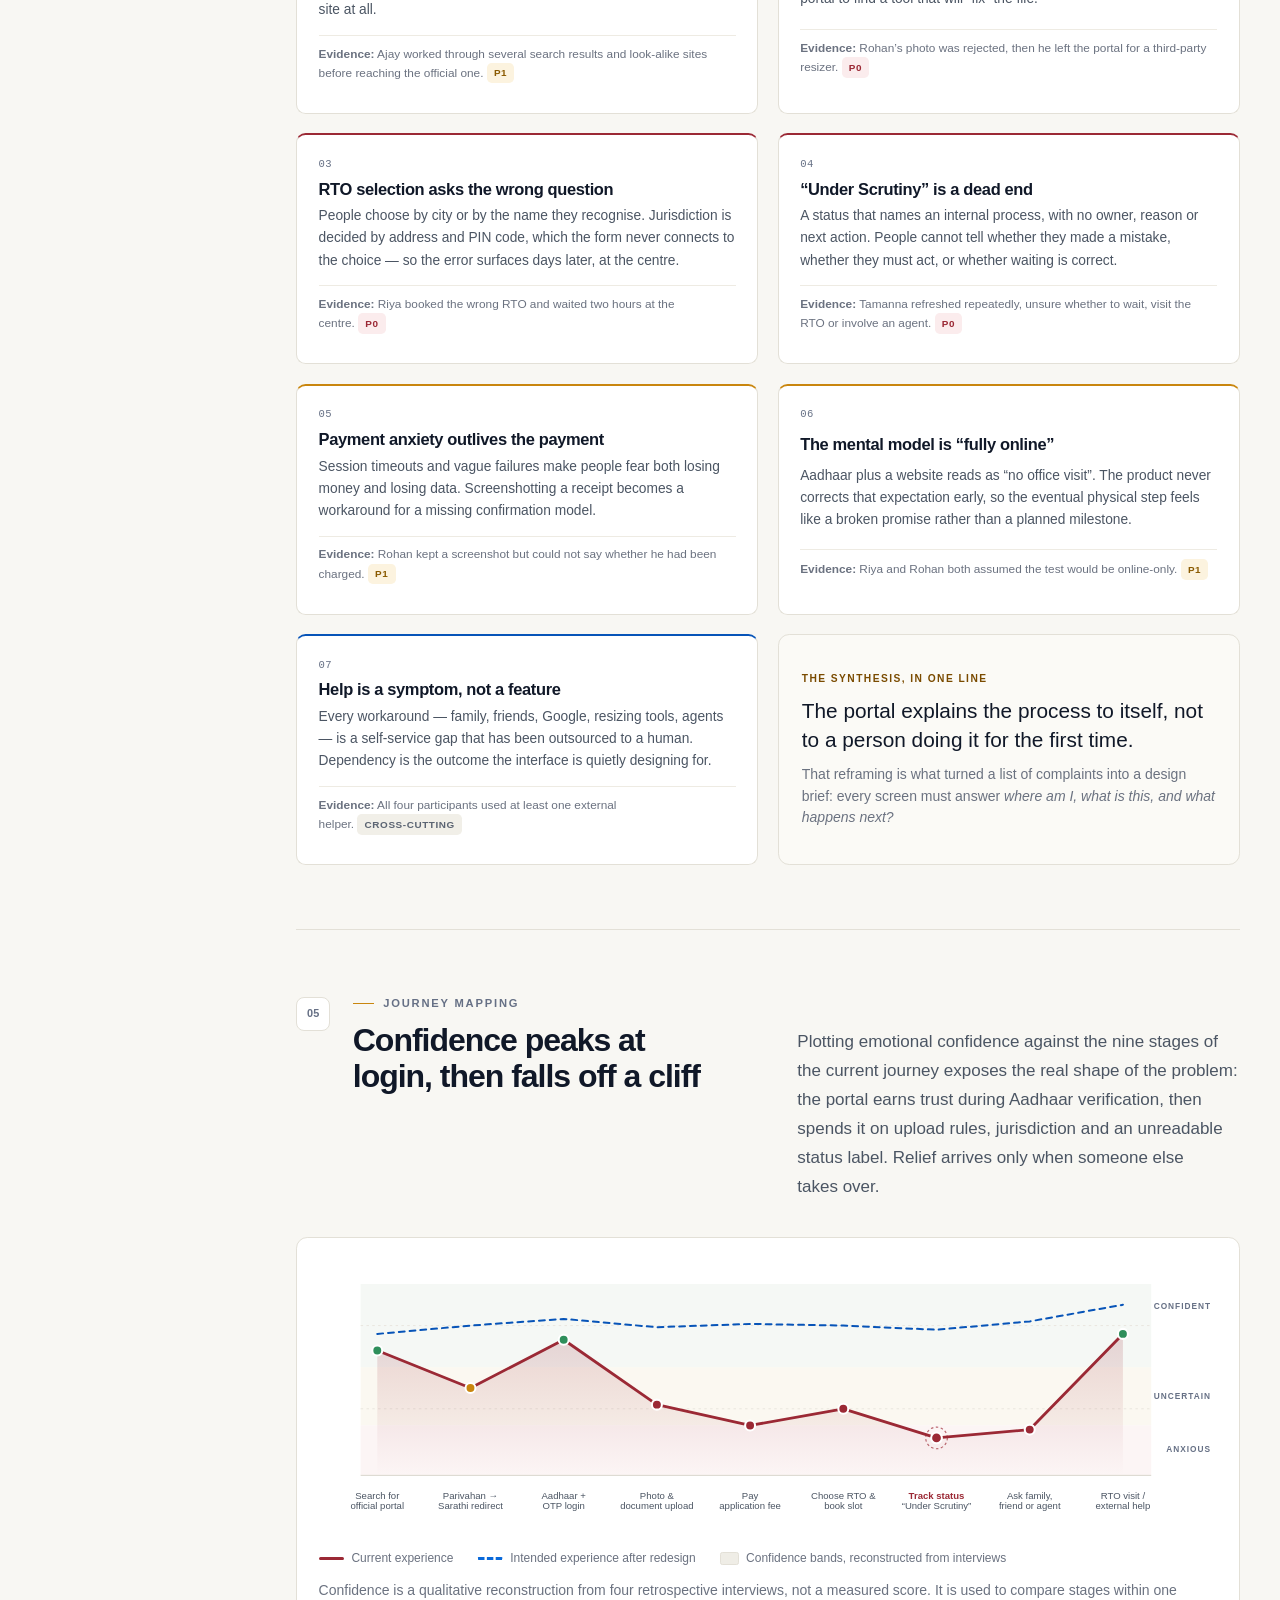
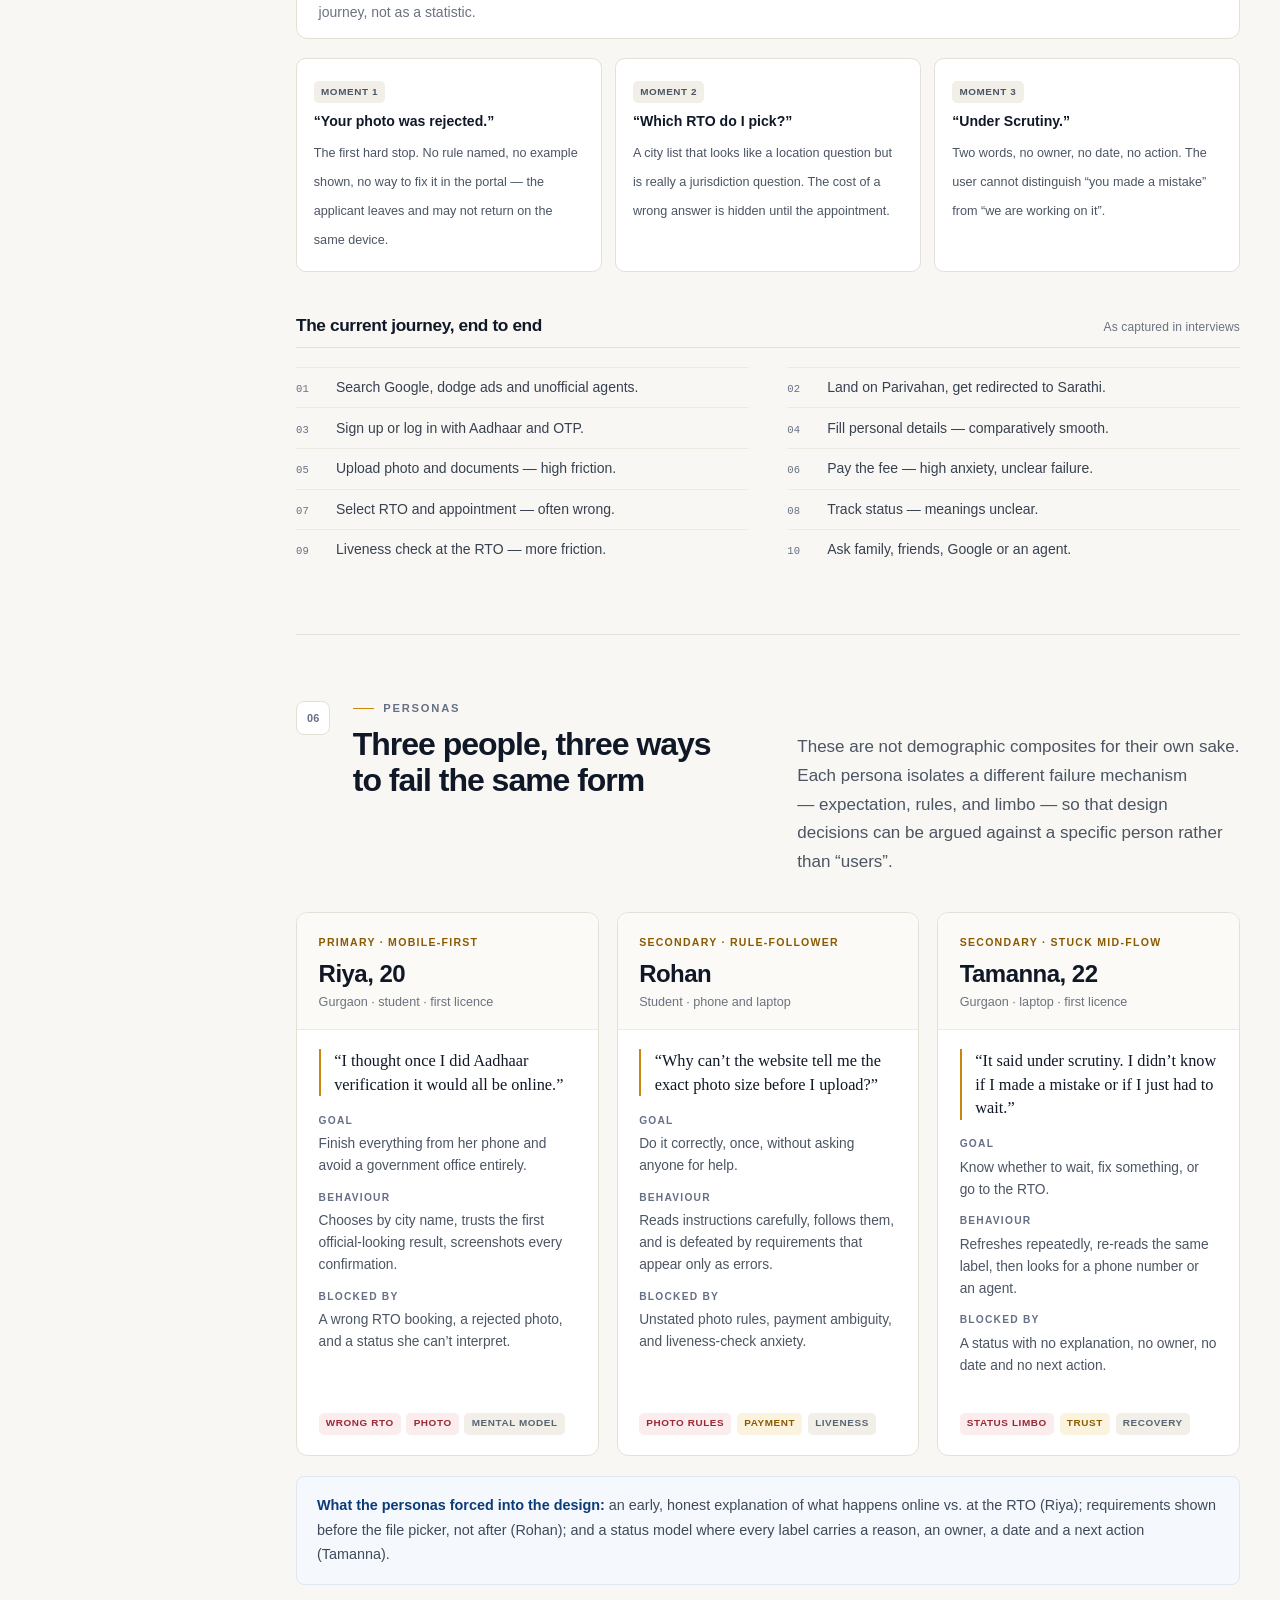
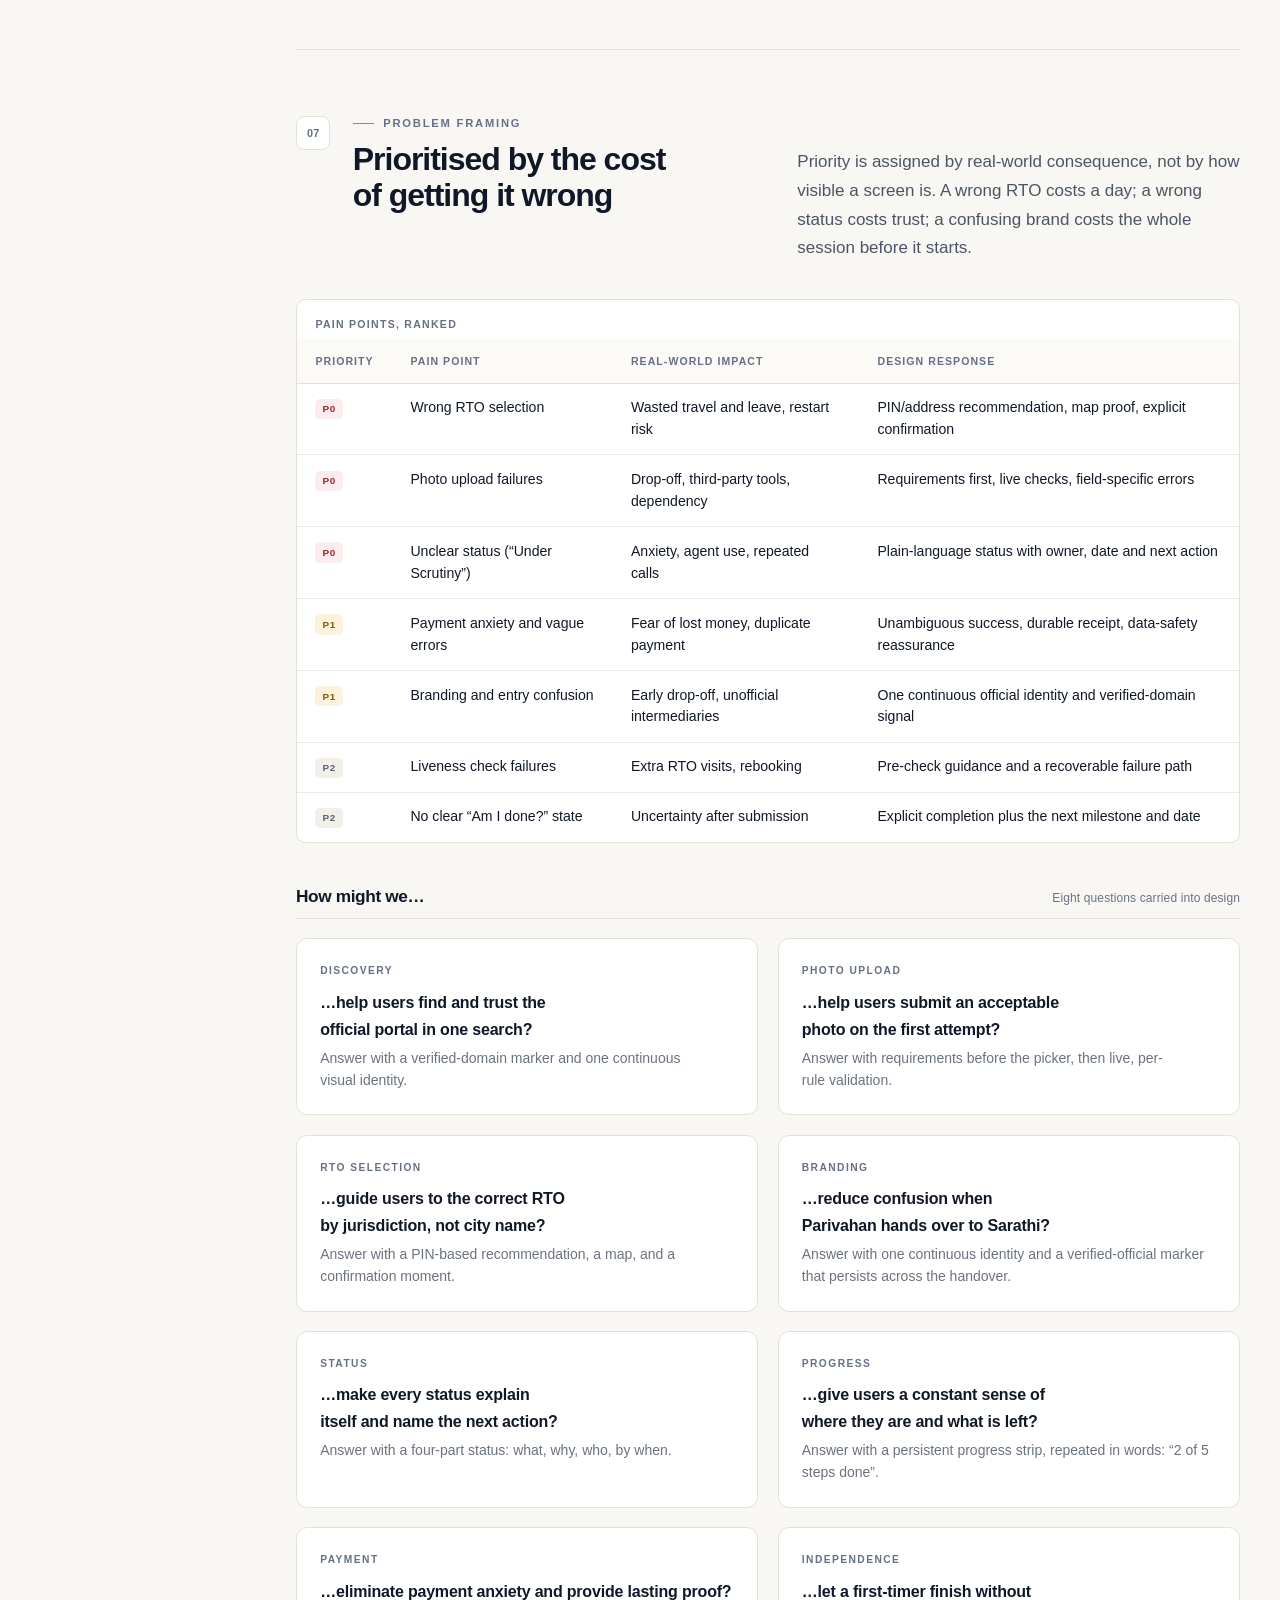
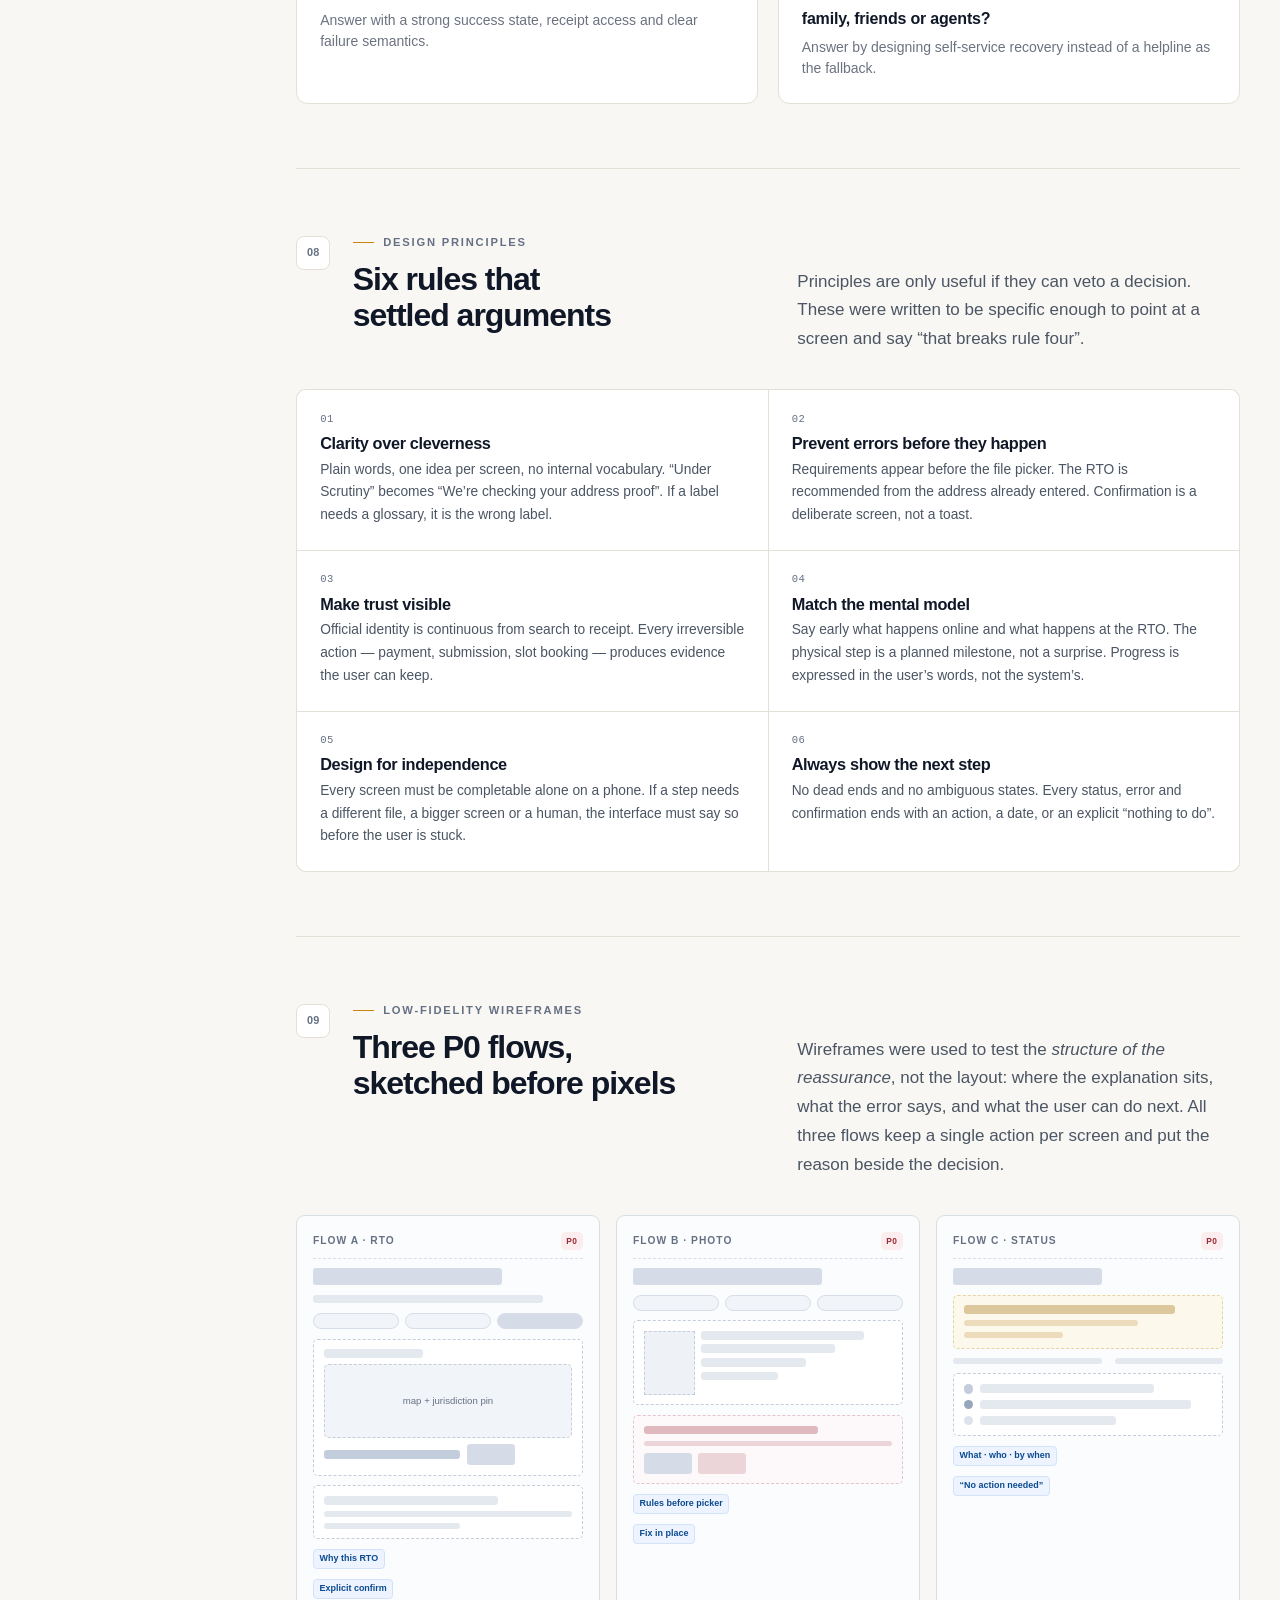
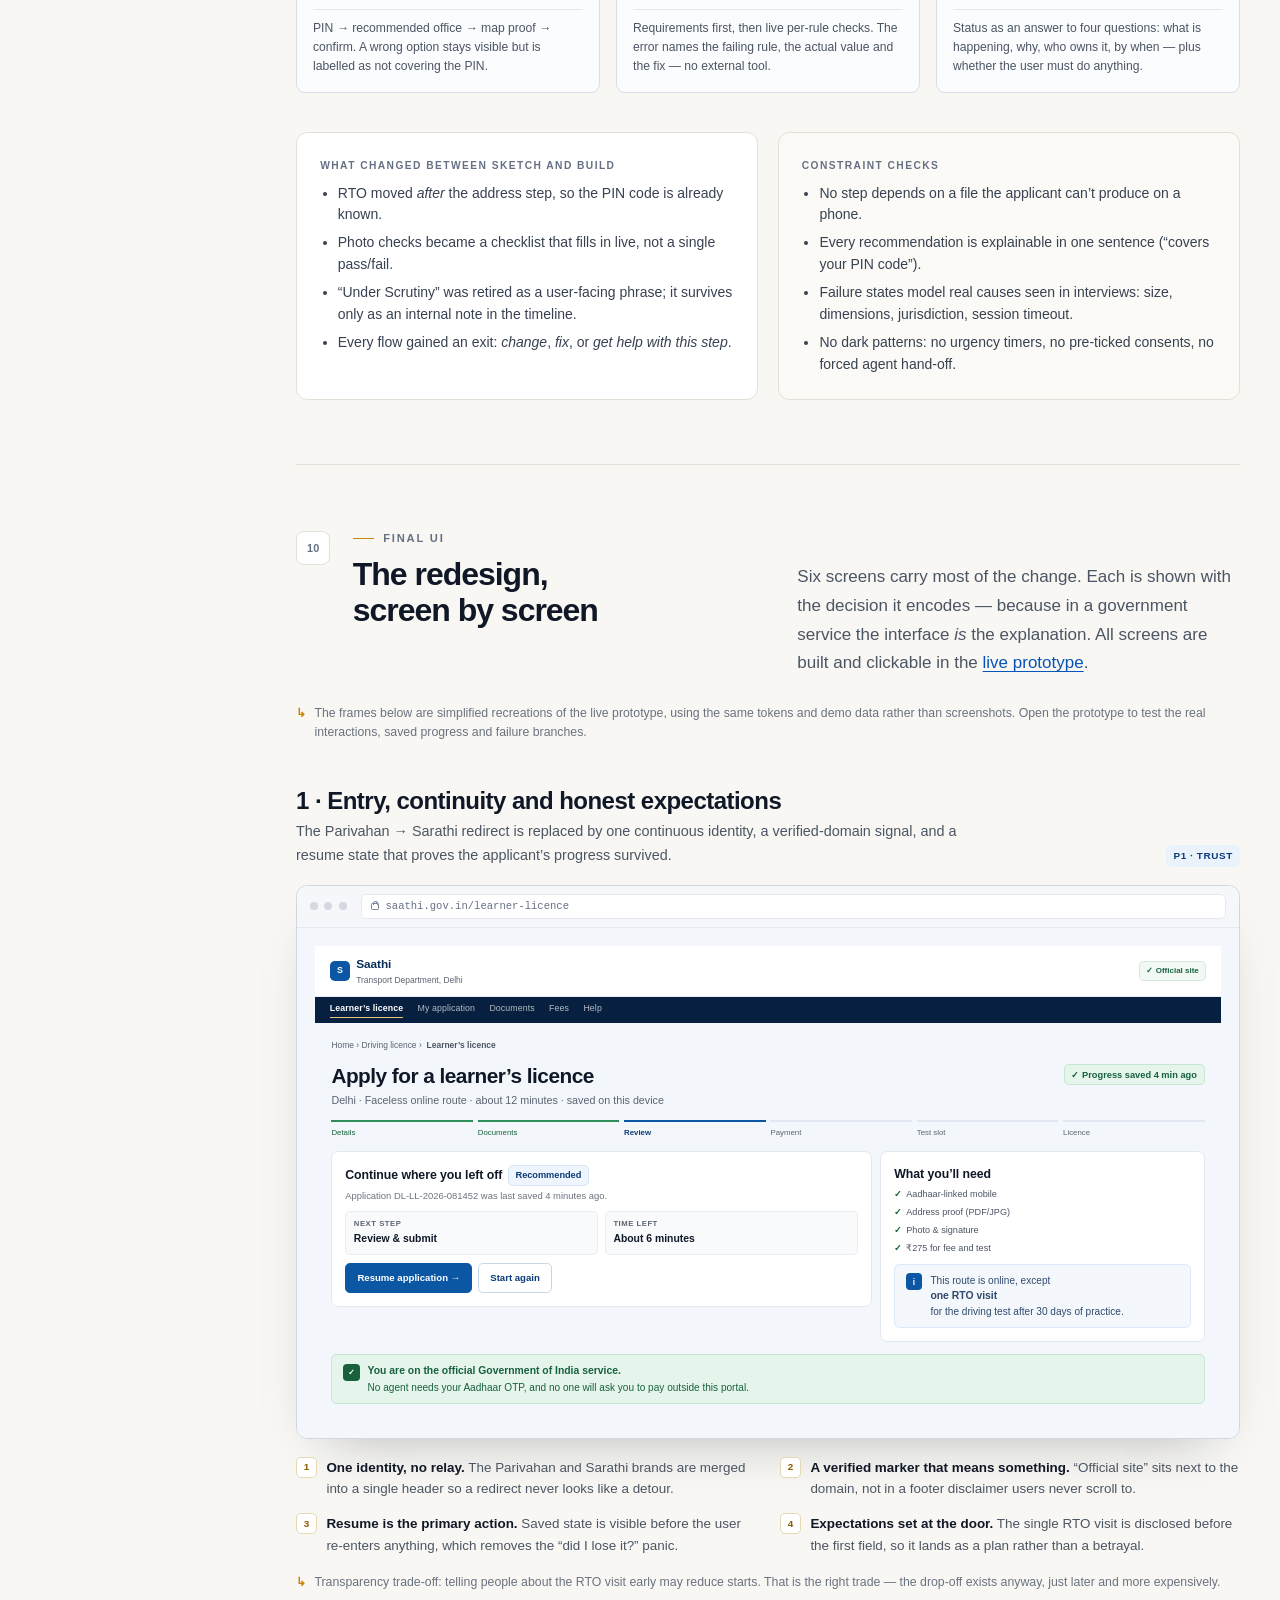
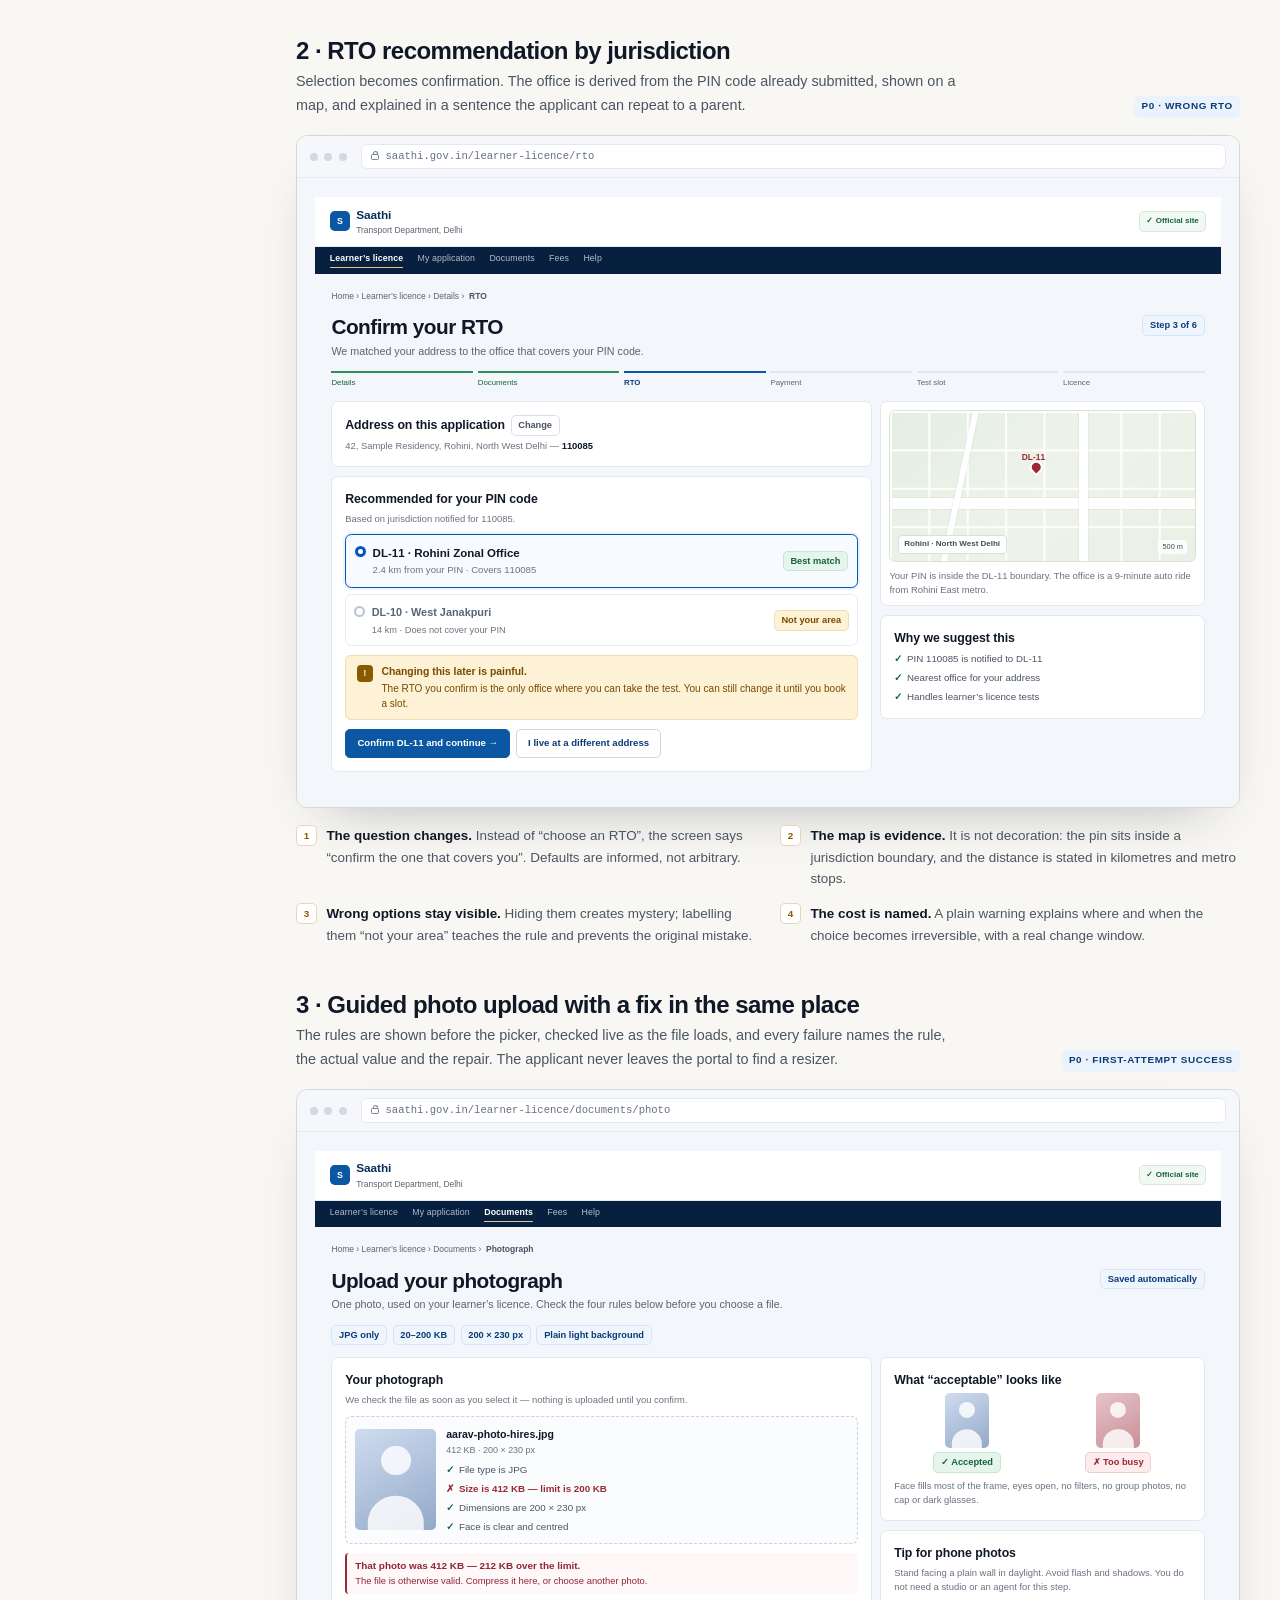
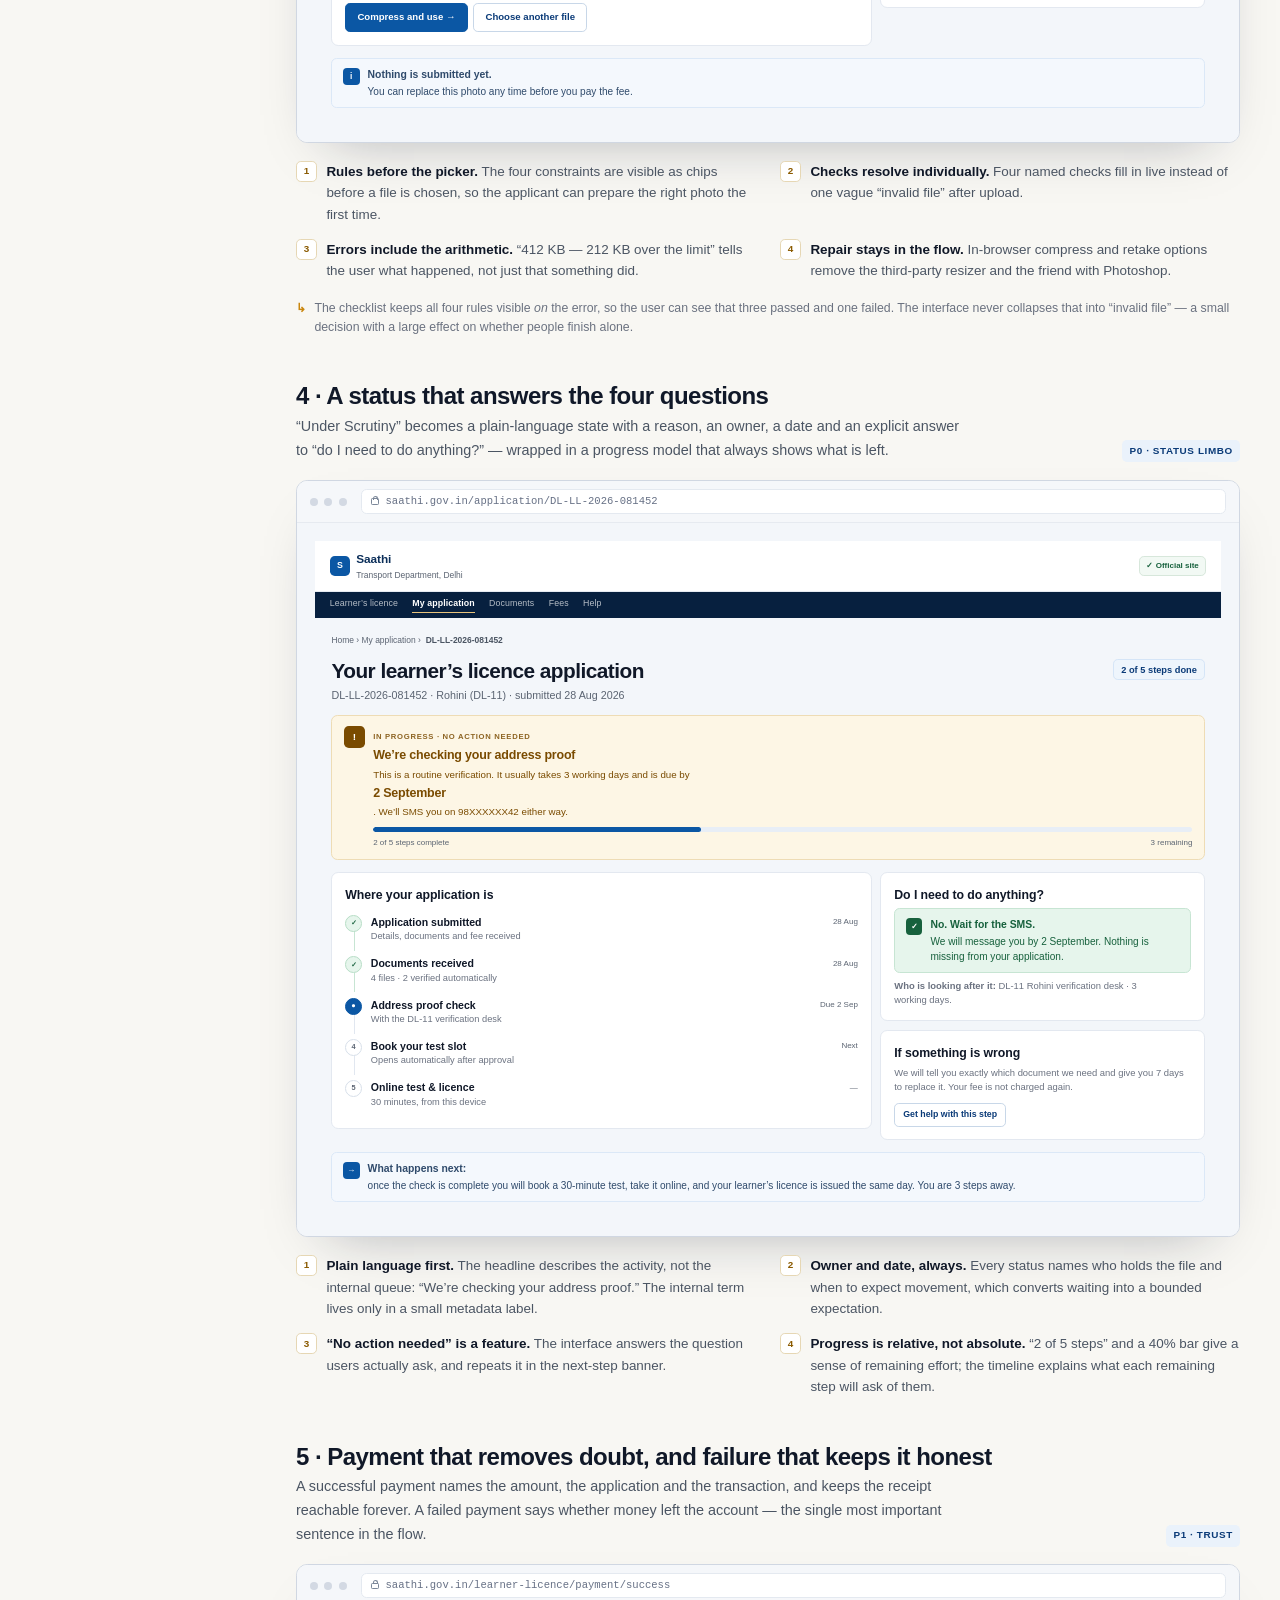
==== commit 000bbeda: "Refine the case study art direction and responsive layout - Retune the palette, type scale and surfa" ====
--- a/case-study.html
+++ b/case-study.html
@@ -20,7 +20,7 @@
     <div class="wrap topbar-inner">
       <a class="cs-brand" href="#top" aria-label="Saathi case study, back to top">
         <span class="cs-brand-mark" aria-hidden="true">S</span>
-        <span><strong>Saathi — UX/UI case study</strong><small>Learner’s licence · Parivahan Sarathi</small></span>
+        <span><strong>Saathi <span class="brand-sub">— UX/UI case study</span></strong><small>Learner’s licence · Parivahan Sarathi</small></span>
       </a>
       <div class="topbar-actions">
         <a class="btn btn-quiet" href="index.html"><span class="long">Open live prototype</span><span class="short">Prototype</span> <span aria-hidden="true">↗</span></a>
@@ -35,7 +35,7 @@
       <div class="wrap hero-grid">
         <div>
           <p class="eyebrow">Independent hackathon project · 2026</p>
-          <h1 id="hero-title">From “I need help to finish this” to <em>“I can do this myself.”</em></h1>
+          <h1 id="hero-title">From “I need help to finish this” to<br><em>“I can do this myself.”</em></h1>
           <p class="hero-sub">A research-led UX/UI case study of the learner’s licence application on India’s Parivahan → Sarathi portal: four interviews, seven recurring failure themes, and a 32-screen high-fidelity prototype designed so a first-time applicant never has to call a friend, an agent — or Google.</p>
           <dl class="hero-meta">
             <div><dt>Role</dt><dd>UX research, UI design, prototyping</dd></div>
@@ -49,26 +49,7 @@
           </div>
         </div>
 
-        <div class="hero-screens" role="img" aria-label="Three overlapping previews of the redesigned interface: a guided photo upload, an RTO recommendation and a plain-language application status.">
-          <article class="mini mini-card-a">
-            <div class="mini-head"><span class="dot"></span><span class="dot"></span><span class="dot"></span><span>saathi.gov.in/documents</span></div>
-            <div class="mini-body">
-              <div class="mini-appbar"><span class="mini-logo">S</span> Saathi</div>
-              <p class="mini-title">Upload your photograph</p>
-              <p class="mini-copy">Requirements are shown before you pick a file.</p>
-              <div class="mini-thumb">
-                <div class="mini-face" aria-hidden="true">🙂</div>
-                <div><b style="font-size:.58rem">aarav-photo.jpg</b><br><small>38 KB · 200 × 230 px</small></div>
-              </div>
-              <ul class="mini-checks">
-                <li>Plain light background</li>
-                <li>Face fills the frame</li>
-                <li>20–200 KB · JPG</li>
-              </ul>
-              <span class="mini-btn">Use this photo</span>
-            </div>
-          </article>
-
+        <div class="hero-screens" role="img" aria-label="Two previews of the redesigned interface: an RTO recommendation and a plain-language application status.">
           <article class="mini mini-card-b">
             <div class="mini-head"><span class="dot"></span><span class="dot"></span><span class="dot"></span><span>saathi.gov.in/rto</span></div>
             <div class="mini-body">
@@ -190,8 +171,8 @@
             </div>
           </div>
 
-          <div class="grid-2" style="align-items:start">
-            <div class="card card-flat" style="background:#fdfbf6">
+          <div class="grid-2" style="align-items:stretch">
+            <div class="card card-flat" style="background:#fbfaf6;display:grid;align-content:center">
               <p class="kicker" style="color:var(--red-800)">Primary problem statement</p>
               <p style="font-family:var(--display);font-size:1.2rem;line-height:1.42;margin-bottom:1rem">First-time applicants struggle to complete the application independently because of unclear guidance, poor status communication, confusing RTO selection and low system trust — resulting in anxiety and heavy reliance on external help.</p>
               <p class="small muted" style="margin-bottom:0">Everything below is a supporting failure of that one sentence, not a separate project.</p>
@@ -273,13 +254,13 @@
           </div>
 
           <div class="grid-2" style="margin-top:1.4rem;align-items:start">
-            <figure class="card card-flat" style="margin:0;background:#fdfbf6">
+            <figure class="card card-flat" style="margin:0;background:#fbfaf6">
               <blockquote class="quote">
                 <p>“I thought once I did Aadhaar verification it would all be online.”</p>
                 <footer>Riya, 20 — assumed digital identity meant no RTO visit</footer>
               </blockquote>
             </figure>
-            <figure class="card card-flat" style="margin:0;background:#fdfbf6">
+            <figure class="card card-flat" style="margin:0;background:#fbfaf6">
               <blockquote class="quote">
                 <p>“Why can’t the website tell me the exact photo size before I upload?”</p>
                 <footer>Rohan — photo rejected, then used an online tool he didn’t trust</footer>
@@ -347,7 +328,7 @@
               <p>Every workaround — family, friends, Google, resizing tools, agents — is a self-service gap that has been outsourced to a human. Dependency is the outcome the interface is quietly designing for.</p>
               <p class="why"><b>Evidence:</b> All four participants used at least one external helper. <span class="tag tag-p2">Cross-cutting</span></p>
             </article>
-            <div class="card card-flat" style="background:#fdfbf6;align-self:stretch;display:grid;align-content:center">
+            <div class="card card-flat" style="background:#fbfaf6;align-self:stretch;display:grid;align-content:center">
               <p class="kicker" style="color:var(--amber-900)">The synthesis, in one line</p>
               <p style="font-family:var(--display);font-size:1.3rem;line-height:1.4;margin-bottom:.6rem">The portal explains the process to itself, not to a person doing it for the first time.</p>
               <p class="small muted" style="margin-bottom:0">That reframing is what turned a list of complaints into a design brief: every screen must answer <em>where am I, what is this, and what happens next?</em></p>
@@ -370,7 +351,7 @@
             <div class="journey-scroll" tabindex="0" role="region" aria-label="Emotional journey chart, scrollable">
               <svg class="journey-svg" viewBox="0 0 1080 330" role="img" aria-labelledby="journey-svg-title journey-svg-desc">
                 <title id="journey-svg-title">Emotional confidence across the learner's licence journey</title>
-                <desc id="journey-svg-desc">The current journey starts hopeful, drops sharply during photo upload and payment, reaches its lowest point while tracking an unclear status, and only recovers when the applicant seeks outside help. A dashed line shows the intended experience: confidence that stays high because every step is explained.</desc>
+                <desc id="journey-svg-desc">The current journey starts hopeful, drops sharply during photo upload and payment, reaches its lowest point at the unclear “Under Scrutiny” status, and only recovers after an RTO visit or outside help. A dashed line shows the intended experience: confidence that stays high because every step is explained.</desc>
                 <defs>
                   <linearGradient id="areaFill" x1="0" y1="0" x2="0" y2="1">
                     <stop offset="0" stop-color="#9b2935" stop-opacity=".18"/>
@@ -379,28 +360,28 @@
                 </defs>
 
                 <!-- confidence bands -->
-                <rect x="50" y="30" width="950" height="100" fill="#f3f8f3"/>
-                <rect x="50" y="130" width="950" height="70" fill="#fcf8ee"/>
-                <rect x="50" y="200" width="950" height="60" fill="#fcf1f2"/>
-                <text x="1010" y="60" font-size="9.5" fill="#7c8a80" font-weight="700" letter-spacing=".12em">CONFIDENT</text>
-                <text x="1010" y="168" font-size="9.5" fill="#9a8b6c" font-weight="700" letter-spacing=".12em">UNCERTAIN</text>
-                <text x="1010" y="232" font-size="9.5" fill="#a98a8e" font-weight="700" letter-spacing=".12em">ANXIOUS</text>
+                <rect x="50" y="30" width="950" height="100" fill="#f5f8f5"/>
+                <rect x="50" y="130" width="950" height="70" fill="#fbf8f1"/>
+                <rect x="50" y="200" width="950" height="60" fill="#fcf5f5"/>
+                <text x="1072" y="60" text-anchor="end" font-size="10" fill="#667085" font-weight="700" letter-spacing=".12em">CONFIDENT</text>
+                <text x="1072" y="168" text-anchor="end" font-size="10" fill="#667085" font-weight="700" letter-spacing=".12em">UNCERTAIN</text>
+                <text x="1072" y="232" text-anchor="end" font-size="10" fill="#667085" font-weight="700" letter-spacing=".12em">ANXIOUS</text>
 
                 <!-- grid -->
-                <g stroke="#d8d3c7" stroke-width="1" stroke-dasharray="3 4">
+                <g stroke="#e6e3da" stroke-width="1" stroke-dasharray="3 4">
                   <line x1="50" y1="80" x2="1000" y2="80"/>
                   <line x1="50" y1="180" x2="1000" y2="180"/>
                 </g>
-                <line x1="50" y1="260" x2="1000" y2="260" stroke="#c9c3b5"/>
+                <line x1="50" y1="260" x2="1000" y2="260" stroke="#d3cfc4"/>
 
                 <!-- as-is area + line -->
-                <path d="M70 110 L182 155 L294 97 L406 175 L518 200 L630 180 L742 215 L854 225 L966 90 L966 260 L70 260 Z" fill="url(#areaFill)"/>
-                <path d="M70 110 L182 155 L294 97 L406 175 L518 200 L630 180 L742 215 L854 225 L966 90"
+                <path d="M70 110 L182 155 L294 97 L406 175 L518 200 L630 180 L742 215 L854 205 L966 90 L966 260 L70 260 Z" fill="url(#areaFill)"/>
+                <path d="M70 110 L182 155 L294 97 L406 175 L518 200 L630 180 L742 215 L854 205 L966 90"
                       fill="none" stroke="#9b2935" stroke-width="3.4" stroke-linejoin="round" stroke-linecap="round"/>
 
                 <!-- to-be, dashed -->
                 <path d="M70 90 L182 80 L294 72 L406 82 L518 78 L630 80 L742 85 L854 75 L966 55"
-                      fill="none" stroke="#0969da" stroke-width="2.6" stroke-dasharray="7 6" stroke-linejoin="round" stroke-linecap="round"/>
+                      fill="none" stroke="#0754b8" stroke-width="2.4" stroke-dasharray="7 6" stroke-linejoin="round" stroke-linecap="round"/>
 
                 <!-- as-is points -->
                 <g stroke="#fff" stroke-width="2.5">
@@ -411,20 +392,20 @@
                   <circle cx="518" cy="200" r="6" fill="#9b2935"/>
                   <circle cx="630" cy="180" r="6" fill="#9b2935"/>
                   <circle cx="742" cy="215" r="6.5" fill="#9b2935"/>
-                  <circle cx="854" cy="225" r="6" fill="#9b2935"/>
+                  <circle cx="854" cy="205" r="6" fill="#9b2935"/>
                   <circle cx="966" cy="90" r="6" fill="#2f8f5b"/>
                 </g>
                 <circle cx="742" cy="215" r="13" fill="none" stroke="#9b2935" stroke-width="1.4" stroke-dasharray="3 3" opacity=".7"/>
 
                 <!-- stage labels -->
-                <g font-size="10.5" fill="#4a5568" text-anchor="middle" font-family="-apple-system,BlinkMacSystemFont,Segoe UI,Roboto,Arial,sans-serif">
+                <g font-size="11.5" fill="#4b5563" text-anchor="middle" font-family="-apple-system,BlinkMacSystemFont,Segoe UI,Roboto,Arial,sans-serif">
                   <text x="70" y="288">Search for</text><text x="70" y="301">official portal</text>
                   <text x="182" y="288">Parivahan →</text><text x="182" y="301">Sarathi redirect</text>
                   <text x="294" y="288">Aadhaar +</text><text x="294" y="301">OTP login</text>
                   <text x="406" y="288">Photo &amp;</text><text x="406" y="301">document upload</text>
                   <text x="518" y="288">Pay</text><text x="518" y="301">application fee</text>
                   <text x="630" y="288">Choose RTO &amp;</text><text x="630" y="301">book slot</text>
-                  <text x="742" y="288">Track status</text><text x="742" y="301">“Under Scrutiny”</text>
+                  <text x="742" y="288" font-weight="700" fill="#9b2935">Track status</text><text x="742" y="301">“Under Scrutiny”</text>
                   <text x="854" y="288">Ask family,</text><text x="854" y="301">friend or agent</text>
                   <text x="966" y="288">RTO visit /</text><text x="966" y="301">external help</text>
                 </g>
@@ -440,17 +421,17 @@
 
           <div class="moments">
             <div class="moment">
-              <span class="tag tag-p0">Moment 1</span>
+              <span class="tag tag-neutral">Moment 1</span>
               <b>“Your photo was rejected.”</b>
               <span>The first hard stop. No rule named, no example shown, no way to fix it in the portal — the applicant leaves and may not return on the same device.</span>
             </div>
             <div class="moment">
-              <span class="tag tag-p0">Moment 2</span>
+              <span class="tag tag-neutral">Moment 2</span>
               <b>“Which RTO do I pick?”</b>
               <span>A city list that looks like a location question but is really a jurisdiction question. The cost of a wrong answer is hidden until the appointment.</span>
             </div>
             <div class="moment">
-              <span class="tag tag-p0">Moment 3</span>
+              <span class="tag tag-neutral">Moment 3</span>
               <b>“Under Scrutiny.”</b>
               <span>Two words, no owner, no date, no action. The user cannot distinguish “you made a mistake” from “we are working on it”.</span>
             </div>
@@ -511,7 +492,7 @@
               <div class="persona-head">
                 <p class="role">Secondary · rule-follower</p>
                 <h3>Rohan</h3>
-                <p class="meta" style="margin:0">Student · phone and laptop · first licence</p>
+                <p class="meta" style="margin:0">Student · phone and laptop</p>
               </div>
               <div class="persona-body">
                 <blockquote class="persona-quote">“Why can’t the website tell me the exact photo size before I upload?”</blockquote>
@@ -658,13 +639,13 @@
               <div class="wire-label"><span>Flow A · RTO</span><span class="tag tag-p0">P0</span></div>
               <div class="sk h1 w70"></div>
               <div class="sk w85"></div>
-              <div class="sk-row"><span class="sk-chip"></span><span class="sk-chip"></span><span class="sk-chip" style="background:#dcd6c8"></span></div>
+              <div class="sk-row"><span class="sk-chip"></span><span class="sk-chip"></span><span class="sk-chip" style="background:#d5dce7"></span></div>
               <div class="sk-box">
                 <div class="sk w40"></div>
-                <div class="sk-box tall" style="display:grid;place-items:center;background:#f2efe7">
+                <div class="sk-box tall" style="display:grid;place-items:center;background:#f1f4f8">
                   <span class="sk-note">map + jurisdiction pin</span>
                 </div>
-                <div class="sk-row"><span class="sk w55" style="background:#cfc7b6"></span><span class="sk-btn"></span></div>
+                <div class="sk-row"><span class="sk w55" style="background:#c3cddb"></span><span class="sk-btn"></span></div>
               </div>
               <div class="sk-box">
                 <div class="sk w70"></div>
@@ -682,16 +663,16 @@
               <div class="sk-row"><span class="sk-chip"></span><span class="sk-chip"></span><span class="sk-chip"></span></div>
               <div class="sk-box">
                 <div class="sk-row" style="align-items:flex-start">
-                  <div style="width:3.2rem;height:4rem;border:1px dashed #b8b0a0;background:#efece3;flex:none"></div>
+                  <div style="width:3.2rem;height:4rem;border:1px dashed #c3cddb;background:#eef2f7;flex:none"></div>
                   <div style="display:grid;gap:.3rem;flex:1">
                     <div class="sk w85"></div><div class="sk w70"></div><div class="sk w55"></div><div class="sk w40"></div>
                   </div>
                 </div>
               </div>
-              <div class="sk-box" style="border-color:#d9b3b8;background:#fdf5f5">
-                <div class="sk w70" style="background:#d9b3b8"></div>
-                <div class="sk w100" style="height:.35rem;background:#e6cfd2"></div>
-                <div class="sk-row"><span class="sk-btn"></span><span class="sk-btn" style="background:#e6cfd2"></span></div>
+              <div class="sk-box" style="border-color:#e3c5ca;background:#fdf8f9">
+                <div class="sk w70" style="background:#e0b9be"></div>
+                <div class="sk w100" style="height:.35rem;background:#ecd5d8"></div>
+                <div class="sk-row"><span class="sk-btn"></span><span class="sk-btn" style="background:#ecd5d8"></span></div>
               </div>
               <span class="sk-anno">Rules before picker</span>
               <span class="sk-anno">Fix in place</span>
@@ -701,16 +682,16 @@
             <figure class="wire">
               <div class="wire-label"><span>Flow C · Status</span><span class="tag tag-p0">P0</span></div>
               <div class="sk h1 w55"></div>
-              <div class="sk-box" style="background:#fdf6e7;border-color:#e3cb95">
-                <div class="sk w85" style="background:#dcc79a"></div>
-                <div class="sk w70" style="height:.35rem;background:#e6d5b2"></div>
-                <div class="sk w40" style="height:.35rem;background:#e6d5b2"></div>
+              <div class="sk-box" style="background:#fdf8ec;border-color:#e8d3a3">
+                <div class="sk w85" style="background:#ddc79c"></div>
+                <div class="sk w70" style="height:.35rem;background:#ecdcbc"></div>
+                <div class="sk w40" style="height:.35rem;background:#ecdcbc"></div>
               </div>
               <div class="sk-row" style="justify-content:space-between"><span class="sk w55" style="height:.35rem"></span><span class="sk w40" style="height:.35rem"></span></div>
               <div class="sk-box">
-                <div class="sk-row"><span style="width:.6rem;height:.6rem;border-radius:50%;background:#b6ad9b"></span><div class="sk w70"></div></div>
-                <div class="sk-row"><span style="width:.6rem;height:.6rem;border-radius:50%;background:#8d9bb4"></span><div class="sk w85"></div></div>
-                <div class="sk-row"><span style="width:.6rem;height:.6rem;border-radius:50%;background:#d8d2c4"></span><div class="sk w55"></div></div>
+                <div class="sk-row"><span style="width:.6rem;height:.6rem;border-radius:50%;background:#c3cddb"></span><div class="sk w70"></div></div>
+                <div class="sk-row"><span style="width:.6rem;height:.6rem;border-radius:50%;background:#98a6bc"></span><div class="sk w85"></div></div>
+                <div class="sk-row"><span style="width:.6rem;height:.6rem;border-radius:50%;background:#dde3ec"></span><div class="sk w55"></div></div>
               </div>
               <span class="sk-anno">What · who · by when</span>
               <span class="sk-anno">“No action needed”</span>
@@ -728,7 +709,7 @@
                 <li>Every flow gained an exit: <em>change</em>, <em>fix</em>, or <em>get help with this step</em>.</li>
               </ul>
             </div>
-            <div class="card card-flat" style="background:#fdfbf6">
+            <div class="card card-flat" style="background:#fbfaf6">
               <p class="kicker">Constraint checks</p>
               <ul class="small" style="margin:0;padding-left:1.1rem;display:grid;gap:.4rem;color:var(--ink-soft)">
                 <li>No step depends on a file the applicant can’t produce on a phone.</li>
@@ -765,7 +746,7 @@
             <div class="frame">
               <div class="frame-bar">
                 <span class="frame-dot"></span><span class="frame-dot"></span><span class="frame-dot"></span>
-                <span class="frame-url"><span class="lock" aria-hidden="true">🔒</span> saathi.gov.in/learner-licence</span>
+                <span class="frame-url"><span class="lock" aria-hidden="true"></span> saathi.gov.in/learner-licence</span>
               </div>
               <div class="frame-body">
                 <div class="mk" aria-hidden="true">
@@ -840,7 +821,7 @@
             <div class="frame">
               <div class="frame-bar">
                 <span class="frame-dot"></span><span class="frame-dot"></span><span class="frame-dot"></span>
-                <span class="frame-url"><span class="lock" aria-hidden="true">🔒</span> saathi.gov.in/learner-licence/rto</span>
+                <span class="frame-url"><span class="lock" aria-hidden="true"></span> saathi.gov.in/learner-licence/rto</span>
               </div>
               <div class="frame-body">
                 <div class="mk" aria-hidden="true">
@@ -869,7 +850,7 @@
                     <div class="mk-grid2">
                       <div style="display:grid;gap:.55rem">
                         <div class="mk-card">
-                          <h4>Address on this application <span class="mk-chip" style="background:#fff;border-color:#cfd8e6">Change</span></h4>
+                          <h4>Address on this application <span class="mk-chip" style="background:#fff;border-color:#d7dfe9">Change</span></h4>
                           <p class="hint" style="margin:0">42, Sample Residency, Rohini, North West Delhi — <b style="color:var(--ink)">110085</b></p>
                         </div>
                         <div class="mk-card">
@@ -887,7 +868,7 @@
                               <span class="mk-chip ok">Best match</span>
                             </div>
                           </div>
-                          <div style="border:1px solid #e6ecf4;border-radius:.4rem;padding:.5rem;margin-top:.4rem;opacity:.85">
+                          <div style="border:1px solid #e6ecf4;border-radius:.4rem;padding:.5rem;margin-top:.4rem">
                             <div class="mk-row" style="justify-content:space-between;flex-wrap:nowrap">
                               <div style="display:flex;gap:.4rem;align-items:flex-start">
                                 <span style="width:.7rem;height:.7rem;border-radius:50%;border:2px solid #b9c3d3;background:#fff;margin-top:.15rem;flex:none"></span>
@@ -949,7 +930,7 @@
             <div class="frame">
               <div class="frame-bar">
                 <span class="frame-dot"></span><span class="frame-dot"></span><span class="frame-dot"></span>
-                <span class="frame-url"><span class="lock" aria-hidden="true">🔒</span> saathi.gov.in/learner-licence/documents/photo</span>
+                <span class="frame-url"><span class="lock" aria-hidden="true"></span> saathi.gov.in/learner-licence/documents/photo</span>
               </div>
               <div class="frame-body">
                 <div class="mk" aria-hidden="true">
@@ -957,7 +938,7 @@
                     <div class="mk-brand"><span class="mk-logo">S</span><span>Saathi<small>Transport Department, Delhi</small></span></div>
                     <span class="gov">✓ Official site</span>
                   </div>
-                  <nav class="mk-nav"><span>Learner’s licence</span><span>My application</span><span class="on" style="border-color:#ffd88a">Documents</span><span>Fees</span><span>Help</span></nav>
+                  <nav class="mk-nav"><span>Learner’s licence</span><span>My application</span><span class="on" style="border-color:#e9c47c">Documents</span><span>Fees</span><span>Help</span></nav>
                   <div class="mk-main">
                     <div class="mk-crumbs">Home › Learner’s licence › Documents › <b>Photograph</b></div>
                     <div class="mk-page-head">
@@ -978,7 +959,7 @@
                         <h4>Your photograph</h4>
                         <p class="hint">We check the file as soon as you select it — nothing is uploaded until you confirm.</p>
                         <div class="mk-upload">
-                          <div class="mk-photo">🙂</div>
+                          <div class="mk-photo" role="img" aria-label="Submitted photograph of the applicant"></div>
                           <div>
                             <b style="font-size:.66rem">aarav-photo-hires.jpg</b>
                             <div style="color:var(--muted);font-size:.56rem;margin-bottom:.25rem">412 KB · 200 × 230 px</div>
@@ -1000,8 +981,8 @@
                         <div class="mk-card">
                           <h4>What “acceptable” looks like</h4>
                           <div style="display:grid;grid-template-columns:1fr 1fr;gap:.35rem">
-                            <div style="text-align:center"><div class="mk-photo" style="height:3.4rem;font-size:1rem">🙂</div><span class="mk-chip ok" style="margin-top:.25rem">✓ Accepted</span></div>
-                            <div style="text-align:center"><div class="mk-photo" style="height:3.4rem;font-size:1rem;background:linear-gradient(150deg,#e7c3c8,#c98f98)">🗻</div><span class="mk-chip bad" style="margin-top:.25rem">✗ Too busy</span></div>
+                            <div style="text-align:center"><div class="mk-photo" style="height:3.4rem"></div><span class="mk-chip ok" style="margin-top:.25rem">✓ Accepted</span></div>
+                            <div style="text-align:center"><div class="mk-photo" style="height:3.4rem;background:linear-gradient(150deg,#e7c3c8,#c98f98)"></div><span class="mk-chip bad" style="margin-top:.25rem">✗ Too busy</span></div>
                           </div>
                           <p class="hint" style="margin:.4rem 0 0">Face fills most of the frame, eyes open, no filters, no group photos, no cap or dark glasses.</p>
                         </div>
@@ -1039,7 +1020,7 @@
             <div class="frame">
               <div class="frame-bar">
                 <span class="frame-dot"></span><span class="frame-dot"></span><span class="frame-dot"></span>
-                <span class="frame-url"><span class="lock" aria-hidden="true">🔒</span> saathi.gov.in/application/DL-LL-2026-081452</span>
+                <span class="frame-url"><span class="lock" aria-hidden="true"></span> saathi.gov.in/application/DL-LL-2026-081452</span>
               </div>
               <div class="frame-body">
                 <div class="mk" aria-hidden="true">
@@ -1121,7 +1102,7 @@
             <div class="frame">
               <div class="frame-bar">
                 <span class="frame-dot"></span><span class="frame-dot"></span><span class="frame-dot"></span>
-                <span class="frame-url"><span class="lock" aria-hidden="true">🔒</span> saathi.gov.in/learner-licence/payment/success</span>
+                <span class="frame-url"><span class="lock" aria-hidden="true"></span> saathi.gov.in/learner-licence/payment/success</span>
               </div>
               <div class="frame-body">
                 <div class="mk" aria-hidden="true">
@@ -1159,10 +1140,10 @@
                             <div style="display:flex;justify-content:space-between"><span>Learner’s test fee</span><span>₹50.00</span></div>
                             <div style="display:flex;justify-content:space-between"><span>Service charge</span><span>₹75.00</span></div>
                           </div>
-                          <div class="mk-money" style="border-top:1px solid #d8e0ea"><span>Total paid</span><b style="font-size:.9rem">₹275.00</b></div>
+                          <div class="mk-money" style="border-top:1px solid #e3e8f0"><span>Total paid</span><b style="font-size:.9rem">₹275.00</b></div>
                           <p class="hint" style="margin:.35rem 0 0">Saved to your application and emailed to aarav.demo@example.in.</p>
                         </div>
-                        <div class="mk-card" style="border-color:#f0c8ce">
+                        <div class="mk-card" style="border-color:#f0cbd1">
                           <h4 style="color:var(--red-800)">If a payment fails</h4>
                           <p class="hint" style="margin-bottom:.35rem">The same screen would say one of exactly two things:</p>
                           <div class="mk-error" style="background:#fff;margin-bottom:.3rem"><b>No money has left your account.</b> Try again — your application and documents are saved.</div>
@@ -1196,20 +1177,20 @@
             <div class="frame">
               <div class="frame-bar">
                 <span class="frame-dot"></span><span class="frame-dot"></span><span class="frame-dot"></span>
-                <span class="frame-url"><span class="lock" aria-hidden="true">🔒</span> saathi.gov.in/learner-licence/issued</span>
+                <span class="frame-url"><span class="lock" aria-hidden="true"></span> saathi.gov.in/learner-licence/issued</span>
               </div>
               <div class="frame-body">
-                <div class="mk" aria-hidden="true" style="max-width:40rem;margin-inline:auto">
+                <div class="mk" aria-hidden="true">
                   <div class="mk-header">
                     <div class="mk-brand"><span class="mk-logo">S</span><span>Saathi<small>Transport Department, Delhi</small></span></div>
                     <span class="gov">✓ Official site</span>
                   </div>
-                  <div class="mk-main">
+                  <div class="mk-main" style="max-width:40rem;margin-inline:auto">
                     <div class="mk-banner green"><span class="b-icon">✓</span><p><b>You’re done. Your learner’s licence has been issued.</b> Valid from 4 Sep 2026 for 6 months, anywhere in India.</p></div>
                     <div class="mk-licence">
                       <div class="lh"><span>LEARNER’S LICENCE · INDIA</span><span>VALID</span></div>
                       <div class="lb">
-                        <div class="pf">🙂</div>
+                        <div class="pf" aria-hidden="true">AM</div>
                         <div>
                           <b>Aarav Mehta</b>
                           <small>DOB 14/08/2006 · MCWOG</small>
@@ -1328,7 +1309,7 @@
               <div class="token"><b>Control</b><code>2.9rem</code><p>Minimum target height for every button, link-button and input.</p></div>
               <div class="token"><b>Shadow</b><code>1 layer, low</code><p>One soft elevation. Status is expressed by border and background, not shadow.</p></div>
               <div class="token"><b>Max width</b><code>90rem</code><p>Content columns cap at 44–48rem for reading comfort.</p></div>
-              <div class="token"><b>Focus</b><code>3px #ffbf47</code><p>High-contrast focus ring with offset, never removed.</p></div>
+              <div class="token"><b>Focus</b><code>.2rem #ffbf47</code><p>High-contrast focus ring with offset, never removed.</p></div>
             </div>
           </div>
 
@@ -1376,7 +1357,7 @@
             <div class="comp">
               <span class="comp-label">Form field</span>
               <label style="display:grid;gap:.3rem;font-size:.8rem;font-weight:700">Pincode
-                <input style="min-height:2.5rem;border:1px solid #9cabc0;border-radius:.3rem;padding:.45rem .55rem;font-size:.85rem" value="110085" aria-describedby="pin-help">
+                <input style="min-height:2.5rem;border:1px solid #cfd8e6;border-radius:.3rem;padding:.45rem .55rem;font-size:.85rem" value="110085" aria-describedby="pin-help">
               </label>
               <p id="pin-help" class="small muted" style="margin:0">Used only to recommend your RTO. You can change it until you book a slot.</p>
             </div>
@@ -1462,7 +1443,7 @@
               <li><span class="tick part" aria-hidden="true">…</span><span><b>Assistive-tech testing.</b> Structural work is done; moderated testing with screen-reader and low-vision users is the next phase.</span></li>
             </ul>
             <div class="stack">
-              <div class="card card-flat" style="background:#fdfbf6">
+              <div class="card card-flat" style="background:#fbfaf6">
                 <p class="kicker">Also designed for</p>
                 <ul class="small" style="margin:0;padding-left:1.1rem;display:grid;gap:.4rem;color:var(--ink-soft)">
                   <li><b>Small screens.</b> 375 px layouts, stacked actions, no horizontal scroll except the deliberate journey chart.</li>
@@ -1568,7 +1549,7 @@
                 <li><b>Government services must over-communicate.</b> In a once-in-a-lifetime journey, there is no second visit to learn the interface.</li>
               </ul>
             </div>
-            <div class="card card-flat" style="background:#fdfbf6">
+            <div class="card card-flat" style="background:#fbfaf6">
               <p class="kicker">What I’d do differently</p>
               <ul class="small" style="margin:0;padding-left:1.1rem;display:grid;gap:.5rem;color:var(--ink-soft)">
                 <li><b>Recruit for exclusion.</b> The sample was young, urban and English-literate — exactly the users least likely to be blocked.</li>
@@ -1588,14 +1569,14 @@
             <div class="gap-row"><span><b>Content style guide</b><span>Voice rules, status model and before/after patterns defined; not yet a full reusable guide.</span></span><span class="tag tag-p1 state">Partial</span></div>
             <div class="gap-row"><span><b>Accessibility review</b><span>Built-in semantics and focus behaviour; no formal audit or AT testing yet.</span></span><span class="tag tag-p1 state">Partial</span></div>
             <div class="gap-row"><span><b>Policy / technical constraints</b><span>Assumptions validated at a high level; not confirmed with the department.</span></span><span class="tag tag-p1 state">Partial</span></div>
-            <div class="gap-row"><span><b>Usability testing</b><span>Plan and measures defined; sessions not yet run.</span></span><span class="tag tag-p0 state">Next</span></div>
-            <div class="gap-row"><span><b>Quantitative baseline</b><span>Requires analytics access or RTO intercepts.</span></span><span class="tag tag-p0 state">Next</span></div>
-            <div class="gap-row"><span><b>Before / after measurement</b><span>Instrumentation plan defined; no live pilot yet.</span></span><span class="tag tag-p0 state">Next</span></div>
-          </div>
-
-          <div class="card card-flat" style="margin-top:1.2rem;background:linear-gradient(160deg,#f4f8ff,#fff);border-color:#cfe1fa">
+            <div class="gap-row"><span><b>Usability testing</b><span>Plan and measures defined; sessions not yet run.</span></span><span class="tag tag-ui state">Next</span></div>
+            <div class="gap-row"><span><b>Quantitative baseline</b><span>Requires analytics access or RTO intercepts.</span></span><span class="tag tag-ui state">Next</span></div>
+            <div class="gap-row"><span><b>Before / after measurement</b><span>Instrumentation plan defined; no live pilot yet.</span></span><span class="tag tag-ui state">Next</span></div>
+          </div>
+
+          <div class="card card-flat closing-card">
             <p class="kicker">Closing</p>
-            <p style="font-family:var(--display);font-size:clamp(1.25rem,2.4vw,1.7rem);line-height:1.38;margin-bottom:.6rem">The learner’s licence journey is usable in theory and stressful in practice. Fixing the RTO default, the photo rules, the status vocabulary, the payment proof and the progress model moves it from <em>“I need help to finish this”</em> to <em>“I can do this myself, with confidence.”</em></p>
+            <p class="closing-quote">The learner’s licence journey is usable in theory and stressful in practice. Fixing the RTO default, the photo rules, the status vocabulary, the payment proof and the progress model moves it from <em>“I need help to finish this”</em> to <em>“I can do this myself, with confidence.”</em></p>
             <p class="small muted" style="margin-bottom:0">The next chapter is not another screen. It is five to eight first-time applicants, a phone, a deliberately oversized photo — and a willingness to be wrong.</p>
           </div>
         </section>
--- a/css/case-study.css
+++ b/css/case-study.css
@@ -7,194 +7,229 @@
 :root{
   --blue-950:#062a63; --blue-900:#073b86; --blue-800:#0754b8; --blue-700:#0969da;
   --blue-100:#eaf3ff; --blue-50:#f4f8ff;
-  --ink:#141c2c; --ink-soft:#344056; --muted:#5b6577;
-  --line:#ddd9cf; --line-soft:#e9e5dc;
-  --paper:#f7f4ee; --paper-deep:#efeae0; --surface:#fff;
+  --ink:#101828; --ink-soft:#374151; --muted:#6b7280;
+  --line:#e3e0d7; --line-soft:#eeebe3;
+  --paper:#f8f7f3; --paper-deep:#efede6; --surface:#fff;
   --green-800:#17613d; --green-100:#e6f5ec; --green:#2f8f5b;
   --amber-900:#7a4b00; --amber-800:#8a5a00; --amber-100:#fdf1d6; --amber:#c9860e;
   --red-800:#9b2935; --red-100:#fdebed;
-  --display:"Iowan Old Style","Palatino Linotype",Palatino,Georgia,"Times New Roman",serif;
-  --font:-apple-system,BlinkMacSystemFont,"Segoe UI",Roboto,Arial,sans-serif;
+  --display:"Inter Tight","SF Pro Display",-apple-system,BlinkMacSystemFont,"Segoe UI",Roboto,Helvetica,Arial,sans-serif;
+  --serif:"Iowan Old Style","Palatino Linotype",Palatino,Georgia,serif;
+  --font:-apple-system,BlinkMacSystemFont,"Segoe UI",Roboto,"Helvetica Neue",Arial,sans-serif;
   --max:78rem;
-  --radius:1rem;
-  --shadow-soft:0 1.5rem 3.5rem -1.8rem rgba(6,42,99,.32);
-  --shadow-card:0 .6rem 1.6rem -1rem rgba(20,28,44,.28);
+  --radius:.75rem;
+  --shadow-soft:0 1.5rem 3.5rem -1.8rem rgba(16,24,40,.35);
+  --shadow-card:0 1px 2px rgba(16,24,40,.04),0 .6rem 1.6rem -1.2rem rgba(16,24,40,.22);
 }
 
 *,*::before,*::after{box-sizing:border-box}
 html{scroll-behavior:smooth;scroll-padding-top:5.5rem;-webkit-text-size-adjust:100%}
 body{
   margin:0;background:var(--paper);color:var(--ink);
-  font:400 1rem/1.65 var(--font);
+  font:400 1.0625rem/1.7 var(--font);
   -webkit-font-smoothing:antialiased;
-}
+  text-rendering:optimizeLegibility;
+}
+::selection{background:#fbe7b3;color:#1b1300}
 img{max-width:100%;display:block}
-a{color:var(--blue-800)}
-a:hover{text-decoration-thickness:.12em}
+a{color:var(--blue-800);text-decoration-thickness:1px;text-underline-offset:.16em}
+a:hover{text-decoration-thickness:2px}
 h1,h2,h3,h4,p,figure,blockquote{margin-top:0}
 figure,blockquote{margin-inline:0}
 dl,dd{margin:0}
 figcaption{margin-top:.5rem}
-h1,h2,h3{font-family:var(--display);font-weight:600;letter-spacing:-.015em;line-height:1.14}
-h2{font-size:clamp(1.85rem,3.4vw,2.7rem);margin-bottom:.6rem}
-h3{font-size:clamp(1.25rem,2vw,1.55rem);margin-bottom:.5rem}
-h4{font-family:var(--font);font-size:1rem;margin-bottom:.35rem}
+h1,h2,h3,h4{font-family:var(--display);font-weight:700;letter-spacing:-.032em;text-wrap:balance}
+h1,h2,h3{line-height:1.08}
+h2{font-size:clamp(1.95rem,3.6vw,2.8rem);margin-bottom:.6rem}
+h3{font-size:clamp(1.25rem,2vw,1.5rem);line-height:1.24;letter-spacing:-.022em;margin-bottom:.4rem}
+h4{font-size:1rem;letter-spacing:-.012em;margin-bottom:.3rem}
 :focus-visible{outline:.2rem solid #ffbf47;outline-offset:.2rem}
 .skip-link{position:fixed;left:1rem;top:-6rem;z-index:100;background:#fff;padding:.8rem 1rem;border-radius:.4rem;font-weight:700}
 .skip-link:focus{top:1rem}
 .wrap{width:min(calc(100% - 3rem),var(--max));margin-inline:auto}
 .eyebrow{
-  display:flex;align-items:center;gap:.6rem;
-  font-size:.75rem;font-weight:800;letter-spacing:.14em;text-transform:uppercase;
-  color:var(--blue-800);margin-bottom:1rem;
-}
-.eyebrow::before{content:"";width:1.6rem;height:2px;background:var(--amber);flex:none}
+  display:flex;align-items:center;gap:.55rem;
+  font-size:.7rem;font-weight:700;letter-spacing:.16em;text-transform:uppercase;
+  color:#667085;margin-bottom:.85rem;
+}
+.eyebrow::before{content:"";width:1.35rem;height:1px;background:var(--amber);flex:none}
 .lede{font-size:clamp(1.05rem,1.6vw,1.2rem);color:var(--ink-soft);max-width:46rem}
-.flow-list{margin:0;padding-left:1.2rem;display:grid;grid-template-columns:1fr 1fr;gap:.35rem 2rem;color:var(--ink-soft)}
+.flow-list{
+  counter-reset:step;list-style:none;margin:0;padding:0;
+  display:grid;grid-template-columns:1fr 1fr;gap:0 2.4rem;color:var(--ink-soft);font-size:.875rem;
+}
+.flow-list li{
+  counter-increment:step;display:grid;grid-template-columns:1.9rem 1fr;gap:.6rem;align-items:baseline;
+  padding:.58rem 0;border-top:1px solid var(--line-soft);line-height:1.5;
+}
+.flow-list li::before{
+  content:counter(step,decimal-leading-zero);font-family:ui-monospace,Menlo,monospace;
+  font-size:.66rem;color:#667085;letter-spacing:.02em;
+}
 .muted{color:var(--muted)}
 .small{font-size:.875rem;line-height:1.55}
 .mono{font-family:ui-monospace,SFMono-Regular,Menlo,Consolas,monospace;font-size:.82em;overflow-wrap:anywhere}
 
 /* ---------- reading progress + top bar ---------- */
 .read-progress{position:fixed;inset:0 0 auto;height:3px;background:transparent;z-index:60}
-.read-progress span{display:block;height:100%;width:0;background:linear-gradient(90deg,var(--amber),var(--blue-700));transition:width .1s linear}
+.read-progress span{display:block;height:100%;width:0;background:var(--amber);transition:width .1s linear}
 .topbar{
   position:sticky;top:0;z-index:50;
-  background:rgba(247,244,238,.88);backdrop-filter:blur(14px);
+  background:var(--paper);
   border-bottom:1px solid var(--line);
 }
-.topbar-inner{display:flex;align-items:center;justify-content:space-between;gap:1rem;min-height:4rem;flex-wrap:wrap;padding-block:.35rem}
-.cs-brand{display:flex;align-items:center;gap:.7rem;text-decoration:none;color:var(--ink)}
-.cs-brand-mark{display:grid;place-items:center;width:2.1rem;height:2.1rem;border-radius:50%;background:var(--blue-900);color:#fff;font-weight:800;font-family:var(--display)}
-.cs-brand strong{font-size:.95rem;display:block;line-height:1.2}
-.cs-brand small{display:block;color:var(--muted);font-size:.72rem;letter-spacing:.02em}
-.topbar-actions{display:flex;align-items:center;gap:.5rem;flex-wrap:wrap;justify-content:flex-end}
+.topbar-inner{display:flex;align-items:center;justify-content:space-between;gap:1rem;min-height:4.1rem;flex-wrap:wrap;padding-block:.3rem}
+.cs-brand{display:flex;align-items:center;gap:.75rem;text-decoration:none;color:var(--ink)}
+.cs-brand-mark{
+  display:grid;place-items:center;width:2.05rem;height:2.05rem;border-radius:.55rem;
+  background:#0b2e59;color:#fff;font-weight:700;font-family:var(--display);font-size:1rem;
+  box-shadow:inset 0 1px 0 rgba(255,255,255,.18);
+}
+.cs-brand strong{font-size:.9rem;font-weight:700;display:block;line-height:1.25;letter-spacing:-.01em}
+.brand-sub{font-weight:400;color:#667085}
+.cs-brand small{display:block;color:var(--muted);font-size:.72rem;letter-spacing:0}
+.topbar-actions{display:flex;align-items:center;gap:.45rem;flex-wrap:wrap;justify-content:flex-end}
 .btn .short{display:none}
 .btn{
-  display:inline-flex;align-items:center;justify-content:center;gap:.45rem;
-  min-height:2.55rem;padding:.55rem 1rem;border-radius:.4rem;
-  border:1px solid var(--blue-900);background:transparent;color:var(--blue-900);
-  font:700 .85rem/1.2 var(--font);text-decoration:none;cursor:pointer;white-space:nowrap;
-}
-.btn:hover{background:var(--blue-50)}
-.btn-primary{background:var(--blue-900);color:#fff}
-.btn-primary:hover{background:var(--blue-800)}
-.btn-quiet{border-color:transparent;color:var(--ink-soft)}
-.btn-quiet:hover{background:var(--paper-deep)}
+  display:inline-flex;align-items:center;justify-content:center;gap:.4rem;
+  min-height:2.35rem;padding:.5rem .95rem;border-radius:.5rem;
+  border:1px solid #d8d5cc;background:#fff;color:var(--ink);
+  font:600 .82rem/1.2 var(--font);text-decoration:none;cursor:pointer;white-space:nowrap;
+  transition:background .15s,border-color .15s,color .15s;
+}
+.btn:hover{background:#fbfaf6;border-color:#c3c0b6}
+.btn-primary{background:#0b2e59;border-color:#0b2e59;color:#fff}
+.btn-primary:hover{background:#092544;border-color:#092544}
+.btn-quiet{border-color:transparent;background:transparent;color:var(--ink-soft)}
+.btn-quiet:hover{background:var(--paper-deep);border-color:transparent}
 
 /* ---------- hero ---------- */
 .hero{
   position:relative;overflow:hidden;color:#fff;
   background:
-    radial-gradient(60rem 30rem at 85% -10%,rgba(9,105,218,.55),transparent 60%),
-    radial-gradient(40rem 28rem at 0% 110%,rgba(201,134,14,.28),transparent 65%),
-    linear-gradient(160deg,#08203f,#062a63 45%,#04203f);
-  padding:clamp(3rem,7vw,5.5rem) 0 clamp(3.5rem,7vw,6rem);
+    radial-gradient(52rem 30rem at 82% 2%,rgba(20,88,164,.55),transparent 62%),
+    radial-gradient(38rem 24rem at 4% 108%,rgba(201,134,14,.16),transparent 66%),
+    linear-gradient(180deg,#08213f 0%,#071c36 58%,#061a31 100%);
+  padding:clamp(3.5rem,7vw,5.75rem) 0 clamp(4rem,7.5vw,6.25rem);
 }
 .hero::before{
-  content:"";position:absolute;inset:0;pointer-events:none;opacity:.14;
-  background-image:linear-gradient(rgba(255,255,255,.55) 1px,transparent 1px),linear-gradient(90deg,rgba(255,255,255,.55) 1px,transparent 1px);
-  background-size:4.5rem 4.5rem;
-  mask-image:radial-gradient(80% 70% at 50% 30%,#000,transparent);
-}
-.hero::after{
-  content:"";position:absolute;left:-10%;right:-10%;bottom:-6rem;height:16rem;
-  background:linear-gradient(180deg,transparent,rgba(6,42,99,.65));pointer-events:none;
-}
-.hero-grid{position:relative;display:grid;grid-template-columns:minmax(0,1.12fr) minmax(0,.88fr);gap:clamp(2rem,5vw,4rem);align-items:center}
-.hero .eyebrow{color:#ffd88a}
-.hero .eyebrow::before{background:#ffd88a}
+  content:"";position:absolute;inset:0;pointer-events:none;opacity:.07;
+  background-image:linear-gradient(rgba(255,255,255,.8) 1px,transparent 1px),linear-gradient(90deg,rgba(255,255,255,.8) 1px,transparent 1px);
+  background-size:5.5rem 5.5rem;
+  mask-image:radial-gradient(85% 75% at 50% 25%,#000,transparent);
+}
+.hero::after{content:none}
+.hero-grid{position:relative;display:grid;grid-template-columns:minmax(0,1.1fr) minmax(0,.9fr);gap:clamp(2rem,5vw,4.5rem);align-items:center}
+.hero .eyebrow{color:#e9c47c;letter-spacing:.18em;margin-bottom:1.15rem}
+.hero .eyebrow::before{background:#e9c47c;width:1.6rem}
 .hero h1{
-  font-size:clamp(2.35rem,5.4vw,4.15rem);line-height:1.03;letter-spacing:-.03em;
-  margin-bottom:1.25rem;max-width:20ch;
-}
-.hero h1 em{font-style:italic;color:#ffd88a}
-.hero-sub{font-size:clamp(1rem,1.6vw,1.14rem);color:#cfdcf1;max-width:38rem;margin-bottom:2rem}
+  font-size:clamp(2.3rem,4.4vw,3.8rem);line-height:1.06;letter-spacing:-.043em;
+  margin-bottom:1.35rem;max-width:22ch;font-weight:700;
+}
+.hero h1 em{
+  font-family:var(--serif);font-style:italic;font-weight:400;color:#f3ce8c;
+  letter-spacing:-.025em;font-size:.94em;
+}
+.hero-sub{font-size:clamp(1rem,1.5vw,1.1rem);line-height:1.65;color:#c3d1e4;max-width:35rem;margin-bottom:1.9rem}
 .hero-meta{
-  display:grid;grid-template-columns:repeat(2,minmax(0,1fr));gap:1rem 1.75rem;
-  border-top:1px solid rgba(255,255,255,.2);padding-top:1.5rem;margin:0;max-width:34rem;
-}
-.hero-meta dt{font-size:.68rem;letter-spacing:.13em;text-transform:uppercase;color:#93aacb;font-weight:800;margin-bottom:.18rem}
-.hero-meta dd{margin:0;font-size:.92rem;color:#eaf1fb}
-.hero-actions{display:flex;flex-wrap:wrap;gap:.7rem;margin-top:2rem}
-.hero .btn{border-color:rgba(255,255,255,.5);color:#fff}
-.hero .btn:hover{background:rgba(255,255,255,.12)}
-.hero .btn-primary{background:#ffd88a;border-color:#ffd88a;color:#2a1c00}
-.hero .btn-primary:hover{background:#ffe4ad}
-
-/* hero mini screens */
-.hero-screens{position:relative;min-height:31rem}
+  display:grid;grid-template-columns:repeat(2,minmax(0,1fr));gap:.95rem 2rem;
+  border-top:1px solid rgba(255,255,255,.16);padding-top:1.4rem;margin:0;max-width:35rem;
+}
+.hero-meta dt{font-size:.63rem;letter-spacing:.15em;text-transform:uppercase;color:#8ea6c6;font-weight:700;margin-bottom:.2rem}
+.hero-meta dd{margin:0;font-size:.88rem;color:#e8eef7}
+.hero-actions{display:flex;flex-wrap:wrap;gap:.6rem;margin-top:1.9rem}
+.hero .btn{background:rgba(255,255,255,.05);border-color:rgba(255,255,255,.26);color:#fff;border-radius:.5rem}
+.hero .btn:hover{background:rgba(255,255,255,.12);border-color:rgba(255,255,255,.4)}
+.hero .btn-primary{background:#f3ce8c;border-color:#f3ce8c;color:#23180a}
+.hero .btn-primary:hover{background:#f7dba7;border-color:#f7dba7}
+
+/* hero mini screens — one crisp card in front, one peeking behind */
+.hero-screens{position:relative;min-height:30rem}
+.hero-screens::before{
+  content:"";position:absolute;inset:12% 4% 8% 2%;pointer-events:none;
+  background:radial-gradient(closest-side,rgba(126,178,255,.16),transparent 70%);
+  filter:blur(24px);
+}
 .mini{
-  position:absolute;left:50%;top:50%;width:15.5rem;background:#fff;border-radius:1.05rem;color:var(--ink);
-  box-shadow:0 2rem 3.5rem -1.2rem rgba(0,0,0,.55);overflow:hidden;
-  border:1px solid rgba(255,255,255,.6);
-}
-.mini-card-a{width:14rem;transform:translate(calc(-50% - 5.6rem),calc(-50% - 4.2rem)) rotate(-7deg);z-index:1}
-.mini-card-b{transform:translate(calc(-50% + 5.4rem),calc(-50% + .4rem)) rotate(4deg);z-index:3;width:15rem}
-.mini-card-c{transform:translate(calc(-50% - .4rem),calc(-50% + 6.2rem)) rotate(-2deg);z-index:2;width:13.5rem}
-.mini-head{display:flex;align-items:center;gap:.4rem;padding:.55rem .7rem;background:#f1f4f9;border-bottom:1px solid #e2e7ef;font-size:.58rem;color:#66718a;font-weight:700}
-.mini-head .dot{width:.42rem;height:.42rem;border-radius:50%;background:#c9d1de}
-.mini-head span:last-child{margin-left:auto;background:#fff;border:1px solid #e2e7ef;border-radius:1rem;padding:.1rem .45rem;font-weight:600;max-width:9rem;overflow:hidden;text-overflow:ellipsis;white-space:nowrap}
-.mini-body{padding:.8rem;font-size:.66rem;line-height:1.45}
-.mini-appbar{display:flex;align-items:center;gap:.35rem;font-weight:800;color:var(--blue-900);font-size:.7rem;margin-bottom:.55rem}
-.mini-logo{display:grid;place-items:center;width:1.15rem;height:1.15rem;border-radius:50%;background:var(--blue-800);color:#fff;font-size:.55rem}
-.mini-pill{display:inline-flex;align-items:center;gap:.25rem;padding:.14rem .45rem;border-radius:1rem;font-size:.53rem;font-weight:800;letter-spacing:.04em;text-transform:uppercase}
+  position:absolute;width:15.5rem;background:#fff;border-radius:.85rem;color:var(--ink);
+  box-shadow:0 2.5rem 5rem -1.6rem rgba(2,10,24,.75);
+  overflow:hidden;border:1px solid rgba(255,255,255,.55);
+}
+.mini-card-a{display:none}
+.mini-card-b{width:17rem;top:0;left:61%;transform:translateX(-32%);z-index:3}
+.mini-card-c{width:13rem;left:0;bottom:0;z-index:1;box-shadow:0 1.5rem 3.5rem -1.4rem rgba(2,10,24,.7)}
+.mini-head{display:flex;align-items:center;gap:.35rem;padding:.5rem .65rem;background:#f4f6f9;border-bottom:1px solid #e6eaf0;font-size:.56rem;color:#7a869a;font-weight:600}
+.mini-head .dot{width:.38rem;height:.38rem;border-radius:50%;background:#d3d9e3}
+.mini-head span:last-child{margin-left:auto;background:#fff;border:1px solid #e3e8f0;border-radius:1rem;padding:.08rem .45rem;font-weight:500;max-width:9rem;overflow:hidden;text-overflow:ellipsis;white-space:nowrap}
+.mini-body{padding:.8rem .85rem .9rem;font-size:.66rem;line-height:1.5}
+.mini-appbar{display:flex;align-items:center;gap:.35rem;font-weight:700;color:#0b2e59;font-size:.68rem;margin-bottom:.6rem}
+.mini-logo{display:grid;place-items:center;width:1.1rem;height:1.1rem;border-radius:.3rem;background:#0b57a4;color:#fff;font-size:.5rem;font-weight:700}
+.mini-pill{display:inline-flex;align-items:center;gap:.25rem;padding:.14rem .42rem;border-radius:.3rem;font-size:.5rem;font-weight:700;letter-spacing:.05em;text-transform:uppercase}
 .mini-pill.ok{background:var(--green-100);color:var(--green-800)}
 .mini-pill.warn{background:var(--amber-100);color:var(--amber-900)}
 .mini-pill.info{background:var(--blue-100);color:var(--blue-900)}
-.mini-title{font-family:var(--display);font-size:.92rem;line-height:1.2;margin:0 0 .3rem;letter-spacing:-.01em}
-.mini-copy{color:var(--muted);font-size:.6rem;margin:0 0 .55rem}
-.mini-field{border:1px solid #cfd8e6;border-radius:.35rem;padding:.35rem .45rem;display:flex;justify-content:space-between;align-items:center;font-weight:700;color:var(--ink);margin-bottom:.35rem;background:#fff}
-.mini-field small{color:var(--muted);font-weight:600}
-.mini-note{background:var(--blue-50);border:1px solid #d5e5fb;border-radius:.35rem;padding:.4rem .45rem;color:#2b4467;font-size:.55rem;margin-bottom:.45rem}
-.mini-btn{display:block;text-align:center;background:var(--blue-800);color:#fff;border-radius:.35rem;padding:.4rem;font-weight:800;font-size:.58rem}
-.mini-btn.ghost{background:#fff;color:var(--blue-800);border:1px solid #b9cbe4;margin-top:.3rem}
-.mini-checks{display:grid;gap:.2rem;margin:0 0 .5rem;padding:0;list-style:none;font-size:.55rem;color:#2b4467}
+.mini-title{font-family:var(--font);font-size:.9rem;font-weight:700;line-height:1.25;margin:0 0 .3rem;letter-spacing:-.015em}
+.mini-copy{color:var(--muted);font-size:.6rem;line-height:1.5;margin:0 0 .55rem}
+.mini-field{border:1px solid #d7dfe9;border-radius:.35rem;padding:.38rem .45rem;display:flex;justify-content:space-between;align-items:center;font-weight:600;color:var(--ink);margin-bottom:.4rem;background:#fff;font-size:.6rem}
+.mini-field small{color:var(--muted);font-weight:500}
+.mini-note{background:#f4f8ff;border:1px solid #dbe8fa;border-radius:.35rem;padding:.4rem .45rem;color:#2c4566;font-size:.54rem;line-height:1.45;margin-bottom:.45rem}
+.mini-btn{display:block;text-align:center;background:#0b57a4;color:#fff;border-radius:.35rem;padding:.42rem;font-weight:600;font-size:.58rem}
+.mini-btn.ghost{background:#fff;color:#0b57a4;border:1px solid #c3d4e9;margin-top:.3rem}
+.mini-checks{display:grid;gap:.2rem;margin:0 0 .5rem;padding:0;list-style:none;font-size:.55rem;color:#2c4566}
 .mini-checks li::before{content:"✓";color:var(--green);font-weight:900;margin-right:.3rem}
-.mini-thumb{display:grid;grid-template-columns:3.1rem 1fr;gap:.45rem;align-items:center;border:1px dashed #b9cbe4;border-radius:.35rem;padding:.35rem;margin-bottom:.45rem;background:#fbfdff}
+.mini-thumb{display:grid;grid-template-columns:3.1rem 1fr;gap:.45rem;align-items:center;border:1px solid #d7dfe9;border-radius:.35rem;padding:.35rem;margin-bottom:.45rem;background:#fbfcfe}
 .mini-face{height:3.1rem;border-radius:.25rem;background:linear-gradient(150deg,#c7d7ee,#8fa7c9);display:grid;place-items:center;font-size:1.15rem}
-.mini-map{height:4.3rem;border-radius:.35rem;background:
+.mini-map{height:4.2rem;border-radius:.35rem;background:
   linear-gradient(90deg,rgba(255,255,255,.9) 2px,transparent 2px) 0 0/1.4rem 100%,
   linear-gradient(rgba(255,255,255,.9) 2px,transparent 2px) 0 0/100% 1.4rem,
-  linear-gradient(135deg,#dfeadb,#e9efe2);
-  border:1px solid #d6e2d1;position:relative;margin-bottom:.4rem}
-.mini-map::after{content:"●";position:absolute;left:48%;top:34%;color:var(--red-800);font-size:.85rem;transform:translate(-50%,-50%)}
-.mini-timeline{display:grid;gap:.35rem;margin:0;padding:0;list-style:none;font-size:.56rem}
-.mini-timeline li{display:flex;gap:.35rem;align-items:flex-start;color:var(--muted)}
-.mini-timeline b{display:block;color:var(--ink)}
-.mini-timeline .tick{width:.85rem;height:.85rem;border-radius:50%;background:var(--green-100);color:var(--green-800);display:grid;place-items:center;font-size:.45rem;font-weight:900;flex:none}
-.mini-timeline .now .tick{background:var(--blue-800);color:#fff}
-.mini-amount{font-family:var(--display);font-size:1.5rem;line-height:1;color:var(--ink);margin:.1rem 0 .35rem}
-.mini-receipt{border-top:1px dashed #cfd8e6;margin-top:.45rem;padding-top:.4rem;display:flex;justify-content:space-between;color:var(--muted);font-size:.52rem}
+  linear-gradient(135deg,#e1ebe0,#edf2e8);
+  border:1px solid #d5e0d2;position:relative;margin-bottom:.4rem}
+.mini-map::after{content:"●";position:absolute;left:48%;top:34%;color:var(--red-800);font-size:.8rem;transform:translate(-50%,-50%)}
+.mini-timeline{display:grid;gap:.38rem;margin:0;padding:0;list-style:none;font-size:.56rem}
+.mini-timeline li{display:flex;gap:.35rem;align-items:flex-start;color:var(--muted);line-height:1.4}
+.mini-timeline b{display:block;color:var(--ink);font-weight:600}
+.mini-timeline .tick{width:.85rem;height:.85rem;border-radius:50%;background:var(--green-100);color:var(--green-800);display:grid;place-items:center;font-size:.44rem;font-weight:700;flex:none}
+.mini-timeline .now .tick{background:#0b57a4;color:#fff}
+.mini-amount{font-family:var(--display);font-size:1.5rem;line-height:1;color:var(--ink);margin:.1rem 0 .35rem;font-weight:700}
+.mini-receipt{border-top:1px solid #e3e8f0;margin-top:.45rem;padding-top:.4rem;display:flex;justify-content:space-between;color:var(--muted);font-size:.52rem}
 
 /* ---------- shell: sticky contents + article ---------- */
-.shell{display:grid;grid-template-columns:14rem minmax(0,1fr);gap:clamp(2rem,5vw,4.5rem);padding-block:clamp(2.5rem,5vw,4rem)}
-.toc{position:sticky;top:6rem;align-self:start;font-size:.85rem;max-height:calc(100vh - 7rem);overflow:auto;padding-right:.5rem}
-.toc-label{font-size:.68rem;letter-spacing:.14em;text-transform:uppercase;color:var(--muted);font-weight:800;margin-bottom:.8rem}
-.toc ol{list-style:none;margin:0;padding:0;display:grid;gap:.1rem}
+.shell{display:grid;grid-template-columns:13rem minmax(0,1fr);gap:clamp(2.5rem,5vw,5rem);padding-block:clamp(3rem,5.5vw,4.75rem)}
+.toc{position:sticky;top:6rem;align-self:start;font-size:.82rem;max-height:calc(100vh - 7rem);overflow:auto;padding-right:.25rem}
+.toc-label{font-size:.64rem;letter-spacing:.16em;text-transform:uppercase;color:#667085;font-weight:700;margin-bottom:.9rem}
+.toc ol{list-style:none;margin:0;padding:0;display:grid;gap:0}
 .toc a{
-  display:flex;gap:.55rem;align-items:baseline;color:var(--muted);text-decoration:none;
-  padding:.38rem .5rem;border-left:2px solid transparent;border-radius:0 .35rem .35rem 0;line-height:1.35;
-}
-.toc a:hover{color:var(--ink);background:var(--paper-deep)}
-.toc a .n{font-family:ui-monospace,SFMono-Regular,Menlo,monospace;font-size:.7rem;opacity:.65;min-width:1.1rem}
-.toc a.is-active{color:var(--blue-900);font-weight:800;border-left-color:var(--amber);background:rgba(255,255,255,.6)}
-.toc .toc-cta{margin-top:1.4rem;border-top:1px solid var(--line);padding-top:1rem;display:grid;gap:.5rem}
-.toc .toc-cta a{display:block;text-decoration:none;font-weight:700;color:var(--blue-800)}
-.toc .toc-cta span{display:block;color:var(--muted);font-size:.76rem;font-weight:400}
-.toc .toc-cta a span:first-child{color:var(--blue-800);font-weight:700;font-size:.86rem}
-
-.cs-body{min-width:0;max-width:60rem}
-.cs-section{padding-block:clamp(2.2rem,4.6vw,3.6rem);border-top:1px solid var(--line)}
+  display:flex;gap:.55rem;align-items:baseline;color:#667085;text-decoration:none;
+  padding:.42rem .65rem;border-left:1px solid transparent;line-height:1.35;
+}
+.toc a:hover{color:var(--ink)}
+.toc a .n{font-family:ui-monospace,SFMono-Regular,Menlo,monospace;font-size:.66rem;color:#667085;min-width:1.2rem}
+.toc a.is-active{color:var(--ink);font-weight:600;border-left-color:var(--ink)}
+.toc .toc-cta{margin-top:1.6rem;border-top:1px solid var(--line);padding-top:1.1rem;display:grid;gap:.65rem}
+.toc .toc-cta a{display:block;text-decoration:none;font-weight:600;color:var(--ink)}
+.toc .toc-cta span{display:block;color:var(--muted);font-size:.74rem;font-weight:400;margin-top:.1rem}
+.toc .toc-cta a span:first-child{color:var(--ink);font-weight:600;font-size:.85rem}
+
+.cs-body{min-width:0;width:100%;max-width:59rem}
+.cs-body p{text-wrap:pretty}
+.cs-section{padding-block:clamp(2.75rem,5vw,4.25rem);border-top:1px solid var(--line)}
 .cs-section:first-child{border-top:0;padding-top:0}
-.section-head{display:grid;grid-template-columns:auto minmax(0,1fr);gap:1.1rem 1.4rem;align-items:start;margin-bottom:2rem}
+.section-head{display:grid;grid-template-columns:2.15rem minmax(0,1fr);gap:.4rem 1.4rem;align-items:start;margin-bottom:2.2rem}
 .section-num{
-  font-family:var(--display);font-size:2.2rem;line-height:1;color:var(--blue-900);
-  opacity:.28;font-weight:600;letter-spacing:-.04em;padding-top:.15rem;
-}
-.section-head h2{margin-bottom:.45rem}
-.section-head p:not(.eyebrow){margin-bottom:0;max-width:44rem;color:var(--ink-soft)}
-.section-head .eyebrow{margin-bottom:.8rem;max-width:none;color:var(--blue-800)}
+  display:grid;place-items:center;width:2.15rem;height:2.15rem;margin-top:.15rem;
+  border:1px solid var(--line);border-radius:.5rem;background:#fff;
+  font-family:var(--font);font-size:.68rem;font-weight:700;letter-spacing:.02em;
+  color:#667085;line-height:1;opacity:1;
+}
+.section-head h2{font-size:clamp(1.6rem,2.5vw,2.3rem);line-height:1.12;margin-bottom:.55rem}
+.section-head p:not(.eyebrow){margin-bottom:0;max-width:42rem;color:#4b5563;line-height:1.7}
+.section-head .eyebrow{margin-bottom:.7rem;max-width:none;color:#667085}
+@media (min-width:1025px){
+  .section-head > div{display:grid;grid-template-columns:minmax(0,.95fr) minmax(0,1.05fr);column-gap:2.75rem;align-items:start}
+  .section-head .eyebrow{grid-column:1/-1;margin-bottom:.6rem}
+  .section-head h2{grid-column:1;margin-bottom:0;padding-right:1.25rem}
+  .section-head p:not(.eyebrow){grid-column:2;margin:0;padding-top:.35rem}
+}
 
 /* ---------- generic content ---------- */
 .stack{display:grid;gap:1.2rem}
@@ -203,335 +238,373 @@
 .grid-3{display:grid;grid-template-columns:repeat(3,minmax(0,1fr));gap:1.1rem}
 .grid-4{display:grid;grid-template-columns:repeat(4,minmax(0,1fr));gap:1rem}
 .card{
-  background:var(--surface);border:1px solid var(--line);border-radius:.85rem;
-  padding:1.35rem;box-shadow:var(--shadow-card);
+  background:var(--surface);border:1px solid var(--line);border-radius:.7rem;
+  padding:1.45rem;box-shadow:none;
 }
 .card-flat{box-shadow:none}
-.card h3{font-size:1.12rem}
+.card h3{font-size:1.08rem;margin-bottom:.45rem}
 .card p:last-child{margin-bottom:0}
-.card .kicker{font-size:.68rem;font-weight:800;letter-spacing:.12em;text-transform:uppercase;color:var(--muted);margin-bottom:.5rem}
-.rule-title{display:flex;align-items:baseline;justify-content:space-between;gap:1rem;border-bottom:1px solid var(--line);padding-bottom:.5rem;margin:2.4rem 0 1.1rem}
-.rule-title h3{margin:0}
-.rule-title span{font-size:.78rem;color:var(--muted)}
-
-.stats{display:grid;grid-template-columns:repeat(4,minmax(0,1fr));gap:1px;background:var(--line);border:1px solid var(--line);border-radius:.85rem;overflow:hidden;margin:1.6rem 0}
-.stat{background:var(--surface);padding:1.1rem 1.15rem}
-.stat b{display:block;font-family:var(--display);font-size:2rem;line-height:1;color:var(--blue-900);letter-spacing:-.03em;margin-bottom:.3rem}
-.stat span{font-size:.78rem;color:var(--muted);line-height:1.4;display:block}
+.card .kicker{font-size:.64rem;font-weight:700;letter-spacing:.14em;text-transform:uppercase;color:#667085;margin-bottom:.55rem}
+.rule-title{display:flex;align-items:baseline;justify-content:space-between;gap:1rem;border-bottom:1px solid var(--line);padding-bottom:.6rem;margin:2.7rem 0 1.2rem}
+.rule-title h3{margin:0;font-size:1.08rem}
+.rule-title span{font-size:.75rem;color:var(--muted);letter-spacing:.01em}
+
+.stats{
+  display:grid;grid-template-columns:repeat(4,minmax(0,1fr));gap:0;
+  border-top:1px solid var(--line);border-bottom:1px solid var(--line);
+  border-radius:0;background:none;overflow:visible;margin:2.1rem 0;
+}
+.stat{background:none;padding:1.4rem 1.5rem;border-left:1px solid var(--line)}
+.stat:first-child{border-left:0;padding-left:0}
+.stat b{display:block;font-family:var(--display);font-size:2.55rem;font-weight:700;line-height:1;color:var(--ink);letter-spacing:-.05em;margin-bottom:.5rem;font-variant-numeric:tabular-nums}
+.stat span{font-size:.76rem;color:var(--muted);line-height:1.45;display:block;max-width:11.5rem}
 
 .callout{
-  border-left:3px solid var(--amber);background:#fffdf7;border-radius:0 .6rem .6rem 0;
-  padding:1.1rem 1.3rem;font-size:.95rem;
-}
-.callout strong{display:block;margin-bottom:.25rem}
+  border-left:2px solid var(--amber);background:#fffcf4;border-radius:0 .45rem .45rem 0;
+  padding:1.15rem 1.35rem;font-size:.95rem;color:#3f4a5a;
+}
+.callout strong{display:block;margin-bottom:.3rem;color:var(--ink)}
 .callout p:last-child{margin-bottom:0}
 .note{
-  background:var(--blue-50);border:1px solid #d7e6fa;border-radius:.7rem;padding:1rem 1.2rem;font-size:.9rem;
-}
-.note strong{color:var(--blue-900)}
+  background:#f5f8fc;border:1px solid #dfe7f2;border-radius:.5rem;padding:1.05rem 1.25rem;font-size:.9rem;color:#3f4a5a;
+}
+.note strong{color:#0b3b78}
 .quote{
-  border:0;margin:0;padding:1.5rem 0 0;position:relative;
-  font-family:var(--display);font-size:clamp(1.3rem,2.4vw,1.75rem);line-height:1.32;letter-spacing:-.01em;
+  border:0;margin:0;padding:1.9rem 0 0;position:relative;
+  font-family:var(--serif);font-weight:400;font-size:clamp(1.35rem,2.4vw,1.8rem);
+  line-height:1.38;letter-spacing:-.005em;color:var(--ink);
 }
 .quote::before{
-  content:"“";position:absolute;top:-1.1rem;left:-.3rem;font-family:var(--display);
-  font-size:4rem;line-height:1;color:var(--amber);opacity:.55;
+  content:"“";position:absolute;top:-.55rem;left:-.15rem;font-family:var(--serif);
+  font-size:3.6rem;line-height:1;color:var(--amber);opacity:.5;
 }
 .quote p{margin-bottom:.6rem}
-.quote footer{font-family:var(--font);font-size:.82rem;color:var(--muted);letter-spacing:0}
+.quote footer{font-family:var(--font);font-size:.78rem;color:var(--muted);letter-spacing:0;line-height:1.5}
 .tag{
-  display:inline-flex;align-items:center;gap:.35rem;padding:.18rem .55rem;border-radius:2rem;
-  font-size:.68rem;font-weight:800;letter-spacing:.04em;text-transform:uppercase;
-  background:var(--paper-deep);color:var(--ink-soft);white-space:nowrap;
-}
-.tag-p0{background:var(--red-100);color:var(--red-800)}
-.tag-p1{background:var(--amber-100);color:var(--amber-900)}
-.tag-p2{background:var(--paper-deep);color:var(--muted)}
-.tag-ok{background:var(--green-100);color:var(--green-800)}
-.tag-ui{background:var(--blue-100);color:var(--blue-900)}
+  display:inline-flex;align-items:center;gap:.3rem;padding:.16rem .45rem;border-radius:.3rem;
+  font-size:.62rem;font-weight:700;letter-spacing:.06em;text-transform:uppercase;
+  background:#f1efe8;color:#5b6472;white-space:nowrap;
+}
+.tag-p0{background:#fbeced;color:#9b2935}
+.tag-p1{background:#fcf3df;color:#8a5a00}
+.tag-p2{background:#f1efe8;color:#5b6472}
+.tag-neutral{background:#f1efe8;color:#4b5563}
+.tag-ok{background:#e9f5ee;color:#17613d}
+.tag-ui{background:#eaf2fb;color:#0b3b78}
 
 .status-strip{
-  display:grid;grid-template-columns:repeat(4,minmax(0,1fr));gap:.6rem;
-  background:var(--surface);border:1px solid var(--line);border-radius:.8rem;padding:.9rem;margin-top:1.5rem;
-}
-.status-strip div{display:flex;gap:.55rem;align-items:flex-start;padding:.35rem .5rem;border-radius:.4rem;font-size:.8rem;line-height:1.35}
-.status-strip .s-icon{display:grid;place-items:center;flex:none;width:1.25rem;height:1.25rem;border-radius:50%;font-size:.65rem;font-weight:900;background:var(--green-100);color:var(--green-800);margin-top:.05rem}
+  display:grid;grid-template-columns:repeat(4,minmax(0,1fr));gap:.5rem;
+  background:var(--surface);border:1px solid var(--line);border-radius:.6rem;padding:.9rem 1rem;margin-top:1.6rem;
+}
+.status-strip div{display:flex;gap:.55rem;align-items:flex-start;padding:.35rem .5rem;border-radius:.35rem;font-size:.8rem;line-height:1.4}
+.status-strip .s-icon{display:grid;place-items:center;flex:none;width:1.2rem;height:1.2rem;border-radius:50%;font-size:.6rem;font-weight:700;background:var(--green-100);color:var(--green-800);margin-top:.05rem}
 .status-strip .pending .s-icon{background:var(--amber-100);color:var(--amber-900)}
-.status-strip b{display:block;font-size:.78rem;color:var(--ink)}
-.status-strip span{color:var(--muted);font-size:.74rem}
+.status-strip b{display:block;font-size:.76rem;color:var(--ink);font-weight:600}
+.status-strip span{color:var(--muted);font-size:.72rem}
 
 /* tables */
-.table-scroll{overflow-x:auto;border:1px solid var(--line);border-radius:.8rem;background:var(--surface)}
+.table-scroll{overflow-x:auto;border:1px solid var(--line);border-radius:.6rem;background:var(--surface)}
 table.cs-table{width:100%;border-collapse:collapse;font-size:.88rem;min-width:34rem}
-.cs-table caption{text-align:left;padding:1rem 1.1rem .4rem;font-weight:800;font-size:.8rem;letter-spacing:.06em;text-transform:uppercase;color:var(--muted)}
-.cs-table th,.cs-table td{text-align:left;padding:.8rem 1.1rem;border-bottom:1px solid var(--line-soft);vertical-align:top}
-.cs-table thead th{background:#fbfaf6;font-size:.72rem;text-transform:uppercase;letter-spacing:.08em;color:var(--muted);border-bottom:1px solid var(--line)}
+.cs-table caption{text-align:left;padding:1rem 1.15rem .35rem;font-weight:700;font-size:.66rem;letter-spacing:.12em;text-transform:uppercase;color:#667085}
+.cs-table th,.cs-table td{text-align:left;padding:.85rem 1.15rem;border-bottom:1px solid var(--line-soft);vertical-align:top;line-height:1.55}
+.cs-table thead th{background:#fbfaf7;font-size:.66rem;text-transform:uppercase;letter-spacing:.1em;color:#667085;border-bottom:1px solid var(--line);font-weight:700}
 .cs-table tbody tr:last-child td{border-bottom:0}
-.cs-table tbody tr:hover{background:#fdfcf9}
-.cs-table td:first-child{font-weight:700;color:var(--ink)}
+.cs-table tbody tr:hover{background:#fcfbf8}
+.cs-table td:first-child{font-weight:600;color:var(--ink)}
+.cs-table tbody th{font-weight:600;color:var(--ink)}
 .cs-table .tnum{font-variant-numeric:tabular-nums;white-space:nowrap}
 
 /* insight cards */
-.insight{border-top:3px solid var(--blue-800);position:relative;display:grid;gap:.35rem;padding-top:1rem}
-.insight .num{font-family:ui-monospace,Menlo,monospace;font-size:.72rem;color:var(--muted)}
-.insight h3{font-size:1.05rem;margin-bottom:.1rem}
-.insight p{font-size:.88rem;color:var(--ink-soft);margin-bottom:.4rem}
-.insight .why{font-size:.78rem;color:var(--muted);border-top:1px dashed var(--line);padding-top:.5rem}
+.insight{
+  background:#fff;border:1px solid var(--line);border-top:2px solid var(--blue-800);
+  border-radius:.6rem;position:relative;display:grid;gap:.3rem;padding:1.3rem 1.35rem;
+}
+.insight .num{font-family:ui-monospace,Menlo,monospace;font-size:.66rem;color:#667085;letter-spacing:.04em}
+.insight h3{font-size:1.03rem;margin-bottom:.1rem}
+.insight p{font-size:.86rem;color:#4b5563;line-height:1.6;margin-bottom:.55rem}
+.insight .why{font-size:.74rem;color:var(--muted);border-top:1px solid var(--line-soft);padding-top:.55rem;line-height:1.55}
 .insight.is-p0{border-top-color:var(--red-800)}
 .insight.is-p1{border-top-color:var(--amber)}
 
 /* participant chips */
 .people{display:grid;grid-template-columns:repeat(4,minmax(0,1fr));gap:.8rem}
-.person{background:var(--surface);border:1px solid var(--line);border-radius:.75rem;padding:1rem;display:grid;gap:.35rem}
-.avatar{width:2.2rem;height:2.2rem;border-radius:50%;display:grid;place-items:center;font-weight:800;font-size:.85rem;color:#fff;background:var(--blue-800)}
-.avatar.alt{background:#7d5a2a}.avatar.alt2{background:#2f6b57}.avatar.alt3{background:#6b4a7d}
-.person b{font-size:.92rem}
-.person > span:not(.avatar){font-size:.76rem;color:var(--muted);line-height:1.4}
-.person em{font-size:.78rem;color:var(--ink-soft);font-style:normal;border-top:1px solid var(--line-soft);padding-top:.45rem}
+.person{background:var(--surface);border:1px solid var(--line);border-radius:.6rem;padding:1.05rem;display:grid;gap:.35rem}
+.avatar{width:2rem;height:2rem;border-radius:50%;display:grid;place-items:center;font-weight:700;font-size:.78rem;color:#0b3b78;background:#eaf1fa}
+.avatar.alt,.avatar.alt2,.avatar.alt3{background:#eaf1fa;color:#0b3b78}
+.person b{font-size:.9rem;font-weight:600}
+.person > span:not(.avatar){font-size:.75rem;color:var(--muted);line-height:1.45}
+.person em{font-size:.76rem;color:#4b5563;font-style:normal;border-top:1px solid var(--line-soft);padding-top:.5rem;line-height:1.5}
 
 /* journey map */
-.journey-figure{background:var(--surface);border:1px solid var(--line);border-radius:.9rem;padding:1.2rem 1.2rem .8rem;box-shadow:var(--shadow-card)}
+.journey-figure{background:var(--surface);border:1px solid var(--line);border-radius:.7rem;padding:1.35rem 1.35rem .9rem;box-shadow:none}
 .journey-scroll{overflow-x:auto;padding-bottom:.4rem}
 .journey-svg{display:block;width:100%;min-width:46rem;height:auto}
-.journey-legend{display:flex;flex-wrap:wrap;gap:1rem 1.5rem;align-items:center;font-size:.78rem;color:var(--muted);margin:.4rem 0 0;padding:0;list-style:none}
+.journey-legend{display:flex;flex-wrap:wrap;gap:.8rem 1.5rem;align-items:center;font-size:.75rem;color:var(--muted);margin:.5rem 0 0;padding:0;list-style:none}
 .journey-legend li{display:flex;align-items:center;gap:.45rem}
 .legend-line{width:1.6rem;height:0;border-top:3px solid var(--red-800);border-radius:2px}
 .legend-line.dashed{border-top:3px dashed var(--blue-700)}
 .legend-line.band{height:.8rem;border:1px solid var(--line);background:var(--paper-deep);width:1.2rem;border-radius:.15rem}
-.moments{display:grid;grid-template-columns:repeat(3,minmax(0,1fr));gap:.9rem;margin-top:1.2rem}
-.moment{background:var(--surface);border:1px solid var(--line);border-radius:.75rem;padding:1rem}
-.moment b{display:block;font-size:.9rem;margin-bottom:.2rem}
-.moment span:not(.tag){font-size:.82rem;color:var(--muted);line-height:1.5}
+.moments{display:grid;grid-template-columns:repeat(3,minmax(0,1fr));gap:.85rem;margin-top:1.2rem}
+.moment{background:var(--surface);border:1px solid var(--line);border-radius:.6rem;padding:1.05rem}
+.moment b{display:block;font-size:.88rem;margin:.35rem 0 .25rem;font-weight:600}
+.moment span:not(.tag){font-size:.79rem;color:#4b5563;line-height:1.55}
 
 /* personas */
-.persona{background:var(--surface);border:1px solid var(--line);border-radius:.9rem;overflow:hidden;display:flex;flex-direction:column;box-shadow:var(--shadow-card)}
-.persona-head{padding:1.2rem 1.2rem .9rem;border-bottom:1px solid var(--line-soft);background:linear-gradient(160deg,#fff,#f9f7f2)}
-.persona-head .role{font-size:.7rem;letter-spacing:.1em;text-transform:uppercase;font-weight:800;color:var(--amber-900);margin-bottom:.35rem}
-.persona-head h3{margin-bottom:.15rem}
-.persona-head .meta{font-size:.8rem;color:var(--muted)}
-.persona-body{padding:1.1rem 1.2rem 1.2rem;display:grid;gap:.9rem;font-size:.87rem}
-.persona-body dt{font-size:.7rem;letter-spacing:.1em;text-transform:uppercase;font-weight:800;color:var(--muted);margin-bottom:.25rem}
-.persona-body dd{margin:0;color:var(--ink-soft)}
-.persona-quote{margin:0;font-family:var(--display);font-size:1.05rem;line-height:1.4;color:var(--ink);border-left:2px solid var(--amber);padding-left:.8rem}
-.persona-foot{margin-top:auto;padding:.9rem 1.2rem 1.2rem;display:flex;gap:.4rem;flex-wrap:wrap}
+.persona{background:var(--surface);border:1px solid var(--line);border-radius:.7rem;overflow:hidden;display:flex;flex-direction:column;box-shadow:none}
+.persona-head{padding:1.3rem 1.35rem 1rem;border-bottom:1px solid var(--line-soft);background:#fbfaf6}
+.persona-head .role{font-size:.66rem;letter-spacing:.12em;text-transform:uppercase;font-weight:700;color:#8a5a00;margin-bottom:.4rem}
+.persona-head h3{margin-bottom:.2rem}
+.persona-head .meta{font-size:.79rem;color:var(--muted)}
+.persona-body{padding:1.2rem 1.35rem 1.3rem;display:grid;gap:.95rem;font-size:.86rem}
+.persona-body dt{font-size:.64rem;letter-spacing:.12em;text-transform:uppercase;font-weight:700;color:#667085;margin-bottom:.25rem}
+.persona-body dd{margin:0 0 .72rem;color:#4b5563;line-height:1.6}
+.persona-body dd:last-child{margin-bottom:0}
+.persona-quote{margin:0;font-family:var(--serif);font-weight:400;font-size:1.02rem;line-height:1.45;color:var(--ink);border-left:2px solid var(--amber);padding-left:.85rem}
+.persona-foot{margin-top:auto;padding:.95rem 1.35rem 1.3rem;display:flex;gap:.35rem;flex-wrap:wrap}
 
 /* principles */
-.principles{counter-reset:principle;display:grid;grid-template-columns:repeat(2,minmax(0,1fr));gap:1px;background:var(--line);border:1px solid var(--line);border-radius:.85rem;overflow:hidden}
-.principle{background:var(--surface);padding:1.35rem;position:relative}
+.principles{counter-reset:principle;display:grid;grid-template-columns:repeat(2,minmax(0,1fr));gap:1px;background:var(--line);border:1px solid var(--line);border-radius:.6rem;overflow:hidden}
+.principle{background:var(--surface);padding:1.45rem;position:relative}
 .principle::before{
   counter-increment:principle;content:"0" counter(principle);
-  font-family:var(--display);font-size:2rem;line-height:1;color:var(--amber);opacity:.75;display:block;margin-bottom:.5rem;
-}
-.principle h3{font-size:1.05rem;margin-bottom:.3rem}
-.principle p{font-size:.87rem;color:var(--ink-soft);margin-bottom:0}
+  font-family:ui-monospace,Menlo,monospace;font-size:.66rem;line-height:1;letter-spacing:.04em;
+  color:#667085;display:block;margin-bottom:.55rem;
+}
+.principle h3{font-size:1.02rem;margin-bottom:.35rem}
+.principle p{font-size:.86rem;color:#4b5563;margin-bottom:0;line-height:1.65}
 
 /* opportunity table-ish list */
 .opps{display:grid;gap:.7rem}
-.opp{display:grid;grid-template-columns:auto minmax(0,1fr) minmax(0,1fr);gap:1rem;align-items:start;background:var(--surface);border:1px solid var(--line);border-radius:.7rem;padding:1rem 1.1rem}
-.opp .num{font-family:var(--display);font-size:1.4rem;line-height:1;color:var(--blue-900);opacity:.35;font-weight:600;min-width:1.8rem}
-.opp h3{font-size:.98rem;margin-bottom:.2rem}
-.opp .from{font-size:.8rem;color:var(--muted);margin:0}
-.opp .to{font-size:.85rem;color:var(--ink-soft);margin:0;border-left:1px solid var(--line);padding-left:1rem}
+.opp{display:grid;grid-template-columns:auto minmax(0,1fr) minmax(0,1fr);gap:1rem;align-items:start;background:var(--surface);border:1px solid var(--line);border-radius:.55rem;padding:1rem 1.1rem}
+.opp .num{font-family:ui-monospace,Menlo,monospace;font-size:.72rem;line-height:1;color:#667085;min-width:1.6rem}
+.opp h3{font-size:.96rem;margin-bottom:.2rem}
+.opp .from{font-size:.79rem;color:var(--muted);margin:0}
+.opp .to{font-size:.84rem;color:#4b5563;margin:0;border-left:1px solid var(--line);padding-left:1rem}
 .opp .to b{color:var(--green-800)}
 
 /* ---------- wireframes ---------- */
 .wire-grid{display:grid;grid-template-columns:repeat(3,minmax(0,1fr));gap:1rem}
-.wire{background:#fdfcf9;border:1px solid #cfc9bb;border-radius:.7rem;padding:1rem;display:flex;flex-direction:column;gap:.6rem;min-height:19rem}
-.wire-label{display:flex;justify-content:space-between;align-items:center;font-size:.68rem;font-weight:800;letter-spacing:.08em;text-transform:uppercase;color:var(--muted);border-bottom:1px dashed #cfc9bb;padding-bottom:.45rem}
-.wire-label .tag{font-size:.55rem;padding:.1rem .4rem}
-.sk{background:#e8e4da;border-radius:.22rem;height:.55rem}
+.wire{background:#fbfcfd;border:1px solid #d7dee8;border-radius:.55rem;padding:1rem;display:flex;flex-direction:column;gap:.6rem;min-height:19rem}
+.wire-label{display:flex;justify-content:space-between;align-items:center;font-size:.64rem;font-weight:700;letter-spacing:.1em;text-transform:uppercase;color:#667085;border-bottom:1px dashed #d7dee8;padding-bottom:.5rem}
+.wire-label .tag{font-size:.52rem;padding:.1rem .35rem}
+.sk{background:#e4e9f0;border-radius:.2rem;height:.55rem}
 .sk.w40{width:40%}.sk.w55{width:55%}.sk.w70{width:70%}.sk.w85{width:85%}.sk.w100{width:100%}
-.sk.h1{height:1.05rem;background:#dcd6c8}
-.sk-box{border:1px dashed #b8b0a0;border-radius:.35rem;padding:.6rem;display:grid;gap:.4rem;background:#fffdf8}
+.sk.h1{height:1.05rem;background:#d5dce7}
+.sk-box{border:1px dashed #c3cddb;border-radius:.3rem;padding:.6rem;display:grid;gap:.4rem;background:#fff}
 .sk-box.tall{min-height:4.6rem}
 .sk-row{display:flex;gap:.4rem;align-items:center}
-.sk-btn{height:1.3rem;border-radius:.22rem;background:#c9c2b2;min-width:3rem}
-.sk-btn.solid{background:#8d9bb4;width:100%}
-.sk-chip{height:1rem;border-radius:1rem;background:#efece3;border:1px solid #d6d0c1;flex:1}
-.sk-note{font-size:.6rem;color:#7d7666;line-height:1.35;margin:0}
-.sk-anno{display:inline-flex;align-items:center;gap:.25rem;font-size:.58rem;color:var(--amber-900);font-weight:800;background:var(--amber-100);border:1px solid #f0dcae;padding:.1rem .35rem;border-radius:.25rem;width:fit-content}
-.wire figcaption{font-size:.78rem;color:var(--ink-soft);margin-top:auto;border-top:1px solid #e3ded2;padding-top:.6rem}
+.sk-btn{height:1.3rem;border-radius:.2rem;background:#d5dce7;min-width:3rem}
+.sk-btn.solid{background:#98a6bc;width:100%}
+.sk-chip{height:1rem;border-radius:1rem;background:#f1f4f8;border:1px solid #d7dee8;flex:1}
+.sk-note{font-size:.6rem;color:#667085;line-height:1.35;margin:0}
+.sk-anno{display:inline-flex;align-items:center;gap:.25rem;font-size:.56rem;color:#0b4a8f;font-weight:700;background:#eef4ff;border:1px solid #d2e2fb;padding:.1rem .35rem;border-radius:.25rem;width:fit-content}
+.wire figcaption{font-size:.76rem;color:#4b5563;margin-top:auto;border-top:1px solid #e4e9f0;padding-top:.6rem;line-height:1.55}
 
 /* ---------- final UI frames ---------- */
-.screen-block{margin-top:2.5rem}
+.screen-block{margin-top:2.75rem}
 .screen-block:first-of-type{margin-top:0}
-.screen-head{display:grid;grid-template-columns:minmax(0,1fr) auto;gap:1rem;align-items:end;margin-bottom:1rem}
-.screen-head h3{margin-bottom:.2rem}
-.screen-head p{margin:0;font-size:.9rem;color:var(--muted);max-width:44rem}
+.screen-head{display:grid;grid-template-columns:minmax(0,1fr) auto;gap:1rem;align-items:end;margin-bottom:1.1rem}
+.screen-head h3{margin-bottom:.25rem}
+.screen-head p{margin:0;font-size:.9rem;color:#4b5563;max-width:42rem;line-height:1.65}
 .frame{
-  background:#fff;border:1px solid #cdd5e2;border-radius:.9rem;overflow:hidden;
-  box-shadow:var(--shadow-soft);
-}
-.frame-bar{display:flex;align-items:center;gap:.45rem;padding:.55rem .8rem;background:#eef1f6;border-bottom:1px solid #dbe2ec}
-.frame-dot{width:.55rem;height:.55rem;border-radius:50%;background:#c8d1df;flex:none}
+  background:#fff;border:1px solid #d0d7e2;border-radius:.7rem;overflow:hidden;
+  box-shadow:0 1.5rem 3.5rem -2rem rgba(16,24,40,.35);
+}
+.frame-bar{display:flex;align-items:center;gap:.4rem;padding:.5rem .8rem;background:#f5f7fa;border-bottom:1px solid #e6eaf0}
+.frame-dot{width:.5rem;height:.5rem;border-radius:50%;background:#d3d9e3;flex:none}
 .frame-url{
   flex:1;display:flex;align-items:center;gap:.4rem;margin-left:.5rem;min-width:0;
   white-space:nowrap;overflow:hidden;text-overflow:ellipsis;
-  background:#fff;border:1px solid #dbe2ec;border-radius:1rem;padding:.18rem .65rem;
-  font-size:.68rem;color:#5b6577;font-family:ui-monospace,Menlo,monospace;
-}
-.frame-url .lock{color:var(--green-800);font-size:.62rem}
-.frame-body{background:var(--blue-50);padding:1.1rem}
+  background:#fff;border:1px solid #e4e9f0;border-radius:.35rem;padding:.16rem .55rem;
+  font-size:.66rem;color:#667085;font-family:ui-monospace,Menlo,monospace;
+}
+.frame-url .lock{
+  width:.52rem;height:.4rem;border:1px solid #7b8799;border-radius:.08rem;position:relative;flex:none;
+}
+.frame-url .lock::before{
+  content:"";position:absolute;left:.08rem;top:-.2rem;width:.28rem;height:.22rem;
+  border:1px solid #7b8799;border-bottom:0;border-radius:.16rem .16rem 0 0;
+}
+.frame-body{background:#f3f6fa;padding:1.15rem}
 .frame-body.plain{background:#fff;padding:0}
 
 /* mock app chrome shared */
-.mk{font-size:.78rem;line-height:1.5;color:var(--ink)}
-.mk-header{display:flex;align-items:center;justify-content:space-between;gap:.75rem;background:#fff;padding:.6rem .9rem;border-bottom:1px solid #e1e7f0}
-.mk-brand{display:flex;align-items:center;gap:.45rem;font-weight:800;color:var(--blue-950);font-size:.76rem}
-.mk-brand .mk-logo{display:grid;place-items:center;width:1.35rem;height:1.35rem;border-radius:50%;background:var(--blue-800);color:#fff;font-size:.62rem;font-weight:900}
-.mk-brand small{display:block;font-weight:500;font-size:.55rem;color:var(--muted);letter-spacing:.01em}
-.mk-header .gov{font-size:.52rem;color:var(--muted);display:flex;align-items:center;gap:.25rem;border:1px solid #d6e5d8;background:#f2f9f4;color:var(--green-800);padding:.2rem .45rem;border-radius:1rem;font-weight:800}
-.mk-nav{display:flex;flex-wrap:wrap;gap:.9rem;background:var(--blue-950);color:#fff;padding:.34rem .9rem;font-size:.58rem}
-.mk-nav span{opacity:.75}
-.mk-nav span.on{opacity:1;font-weight:800;border-bottom:2px solid #ffd88a;padding-bottom:.12rem}
-.mk-main{padding:1rem;display:grid;gap:.8rem}
-.mk-crumbs{font-size:.55rem;color:var(--muted);display:flex;gap:.3rem;flex-wrap:wrap}
-.mk-crumbs b{color:var(--ink)}
+.mk{font-size:.79rem;line-height:1.55;color:var(--ink)}
+.mk-header{display:flex;align-items:center;justify-content:space-between;gap:.75rem;background:#fff;padding:.55rem .9rem;border-bottom:1px solid #e6ebf2}
+.mk-brand{display:flex;align-items:center;gap:.4rem;font-weight:700;color:#0b2e59;font-size:.74rem;letter-spacing:-.005em}
+.mk-brand .mk-logo{display:grid;place-items:center;width:1.25rem;height:1.25rem;border-radius:.3rem;background:#0b57a4;color:#fff;font-size:.55rem;font-weight:700}
+.mk-brand small{display:block;font-weight:400;font-size:.53rem;color:#5b6472;letter-spacing:0;margin-top:.02rem}
+.mk-header .gov{font-size:.5rem;display:flex;align-items:center;gap:.22rem;border:1px solid #d7e7db;background:#f2f9f4;color:#17613d;padding:.18rem .4rem;border-radius:.3rem;font-weight:600}
+.mk-nav{display:flex;flex-wrap:wrap;gap:.9rem;background:#07203f;color:#fff;padding:.32rem .9rem;font-size:.55rem;letter-spacing:.01em}
+.mk-nav span{opacity:.7}
+.mk-nav span.on{opacity:1;font-weight:600;border-bottom:1.5px solid #e9c47c;padding-bottom:.1rem}
+.mk-main{padding:1rem;display:grid;gap:.75rem}
+.mk-crumbs{font-size:.53rem;color:#5b6472;display:flex;gap:.3rem;flex-wrap:wrap}
+.mk-crumbs b{color:#4b5563;font-weight:600}
 .mk-page-head{display:flex;justify-content:space-between;gap:.8rem;align-items:flex-start;flex-wrap:wrap}
-.mk-title{font-family:var(--display);font-size:1.35rem;line-height:1.15;letter-spacing:-.015em;margin:0 0 .18rem}
-.mk-sub{font-size:.68rem;color:var(--muted);margin:0;max-width:34rem}
-.mk-stepper{display:flex;gap:.3rem;list-style:none;margin:0;padding:0;width:100%;font-size:.5rem;color:var(--muted)}
-.mk-stepper li{flex:1;border-top:2px solid #d8e1ee;padding-top:.25rem;min-width:0}
-.mk-stepper li.done{border-color:var(--green);color:var(--green-800)}
-.mk-stepper li.now{border-color:var(--blue-800);color:var(--blue-800);font-weight:800}
+.mk-title{font-family:var(--font);font-size:1.3rem;font-weight:700;line-height:1.2;letter-spacing:-.025em;margin:0 0 .18rem;color:#101828}
+.mk-sub{font-size:.67rem;color:#5b6472;margin:0;max-width:34rem;line-height:1.5}
+.mk-stepper{display:flex;gap:.3rem;list-style:none;margin:0;padding:0;width:100%;font-size:.49rem;color:#5b6472}
+.mk-stepper li{flex:1;border-top:2px solid #e1e7f0;padding-top:.28rem;min-width:0}
+.mk-stepper li.done{border-color:#2f8f5b;color:#17613d}
+.mk-stepper li.now{border-color:#0b57a4;color:#0b3b78;font-weight:700}
 .mk-stepper li span{display:block;overflow:hidden;text-overflow:ellipsis;white-space:nowrap}
-.mk-card{background:#fff;border:1px solid #dde4ee;border-radius:.55rem;padding:.85rem;box-shadow:0 .35rem .9rem -.7rem rgba(20,40,80,.35)}
-.mk-card h4{font-size:.8rem;margin:0 0 .2rem;display:flex;align-items:center;gap:.35rem;flex-wrap:wrap}
-.mk-card .hint{font-size:.6rem;color:var(--muted);margin:0 0 .55rem}
-.mk-grid2{display:grid;grid-template-columns:1.25fr .75fr;gap:.6rem;align-items:start}
+.mk-card{background:#fff;border:1px solid #e3e8f0;border-radius:.45rem;padding:.8rem;box-shadow:none}
+.mk-card h4{font-size:.77rem;font-weight:600;margin:0 0 .2rem;display:flex;align-items:center;gap:.35rem;flex-wrap:wrap;letter-spacing:-.005em}
+.mk-card .hint{font-size:.59rem;color:#6b7280;margin:0 0 .5rem;line-height:1.5}
+.mk-grid2{display:grid;grid-template-columns:1.25fr .75fr;gap:.55rem;align-items:start}
 .mk-grid2.even{grid-template-columns:1fr 1fr}
-.mk-label{font-size:.55rem;font-weight:800;letter-spacing:.06em;text-transform:uppercase;color:var(--muted);margin-bottom:.25rem;display:block}
-.mk-field{border:1px solid #cfd8e6;border-radius:.3rem;background:#fff;padding:.38rem .5rem;display:flex;justify-content:space-between;align-items:center;gap:.4rem;font-size:.68rem}
-.mk-field b{font-weight:700}
-.mk-field .caret{color:#8794a8}
-.mk-field.is-focus{border-color:var(--blue-800);box-shadow:0 0 0 2px var(--blue-100)}
-.mk-row{display:flex;gap:.4rem;flex-wrap:wrap;align-items:center}
-.mk-chip{display:inline-flex;align-items:center;gap:.25rem;border-radius:1rem;padding:.16rem .5rem;font-size:.6rem;font-weight:800;background:#eef2f8;color:#3d4a60;border:1px solid #dde4ee;white-space:nowrap}
-.mk-chip.ok{background:var(--green-100);color:var(--green-800);border-color:#bfe0cc}
-.mk-chip.warn{background:var(--amber-100);color:var(--amber-900);border-color:#efdcb2}
-.mk-chip.bad{background:var(--red-100);color:var(--red-800);border-color:#f2c9cf}
-.mk-chip.info{background:var(--blue-100);color:var(--blue-900);border-color:#cfe1fa}
-.mk-btn{display:inline-flex;align-items:center;justify-content:center;gap:.3rem;background:var(--blue-800);color:#fff;border-radius:.3rem;padding:.4rem .75rem;font-weight:800;font-size:.62rem;border:1px solid var(--blue-800);white-space:nowrap}
-.mk-btn.ghost{background:#fff;color:var(--blue-800);border-color:#b9cbe4}
-.mk-btn.small{padding:.28rem .55rem;font-size:.56rem}
-.mk-banner{display:flex;gap:.55rem;align-items:flex-start;background:var(--blue-50);border:1px solid #d3e3fa;border-radius:.45rem;padding:.55rem .7rem;font-size:.66rem;color:#27456e}
-.mk-banner.green{background:var(--green-100);border-color:#bfe0cc;color:var(--green-800)}
-.mk-banner.amber{background:var(--amber-100);border-color:#efdcb2;color:var(--amber-900)}
-.mk-banner .b-icon{display:grid;place-items:center;width:1.15rem;height:1.15rem;border-radius:50%;background:var(--blue-800);color:#fff;font-weight:900;font-size:.58rem;flex:none;margin-top:.03rem}
-.mk-banner.green .b-icon{background:var(--green-800)}
-.mk-banner.amber .b-icon{background:var(--amber-900)}
-.mk-banner b{display:block;margin-bottom:.08rem;font-size:.68rem}
-.mk-banner p{margin:0;line-height:1.45}
-.mk-kv{display:grid;grid-template-columns:1fr 1fr;gap:.5rem;font-size:.62rem}
-.mk-kv div{background:#f8fafc;border:1px solid #e6ecf4;border-radius:.35rem;padding:.4rem .5rem}
-.mk-kv span{display:block;font-size:.5rem;letter-spacing:.07em;text-transform:uppercase;color:var(--muted);font-weight:800;margin-bottom:.1rem}
-.mk-kv b{font-size:.68rem}
-.mk-progress{height:.4rem;background:#e3eaf4;border-radius:1rem;overflow:hidden;margin:.4rem 0 .3rem}
-.mk-progress span{display:block;height:100%;border-radius:1rem;background:linear-gradient(90deg,var(--blue-800),#3f9be8)}
-.mk-legend{display:flex;justify-content:space-between;font-size:.52rem;color:var(--muted)}
-.mk-map{position:relative;min-height:9.5rem;border-radius:.45rem;border:1px solid #d6e2d1;overflow:hidden;background:
+.mk-label{font-size:.53rem;font-weight:600;letter-spacing:.07em;text-transform:uppercase;color:#5b6472;margin-bottom:.25rem;display:block}
+.mk-field{border:1px solid #d7dfe9;border-radius:.3rem;background:#fff;padding:.36rem .5rem;display:flex;justify-content:space-between;align-items:center;gap:.4rem;font-size:.66rem}
+.mk-field b{font-weight:600}
+.mk-field .caret{color:#5b6472}
+.mk-field.is-focus{border-color:#0b57a4;box-shadow:0 0 0 2px #eaf3ff}
+.mk-row{display:flex;gap:.35rem;flex-wrap:wrap;align-items:center}
+.mk-chip{display:inline-flex;align-items:center;gap:.22rem;border-radius:.3rem;padding:.14rem .42rem;font-size:.58rem;font-weight:600;background:#f3f5f9;color:#4b5563;border:1px solid #e3e8f0;white-space:nowrap}
+.mk-chip.ok{background:var(--green-100);color:var(--green-800);border-color:#c7e5d3}
+.mk-chip.warn{background:var(--amber-100);color:var(--amber-900);border-color:#eedcb5}
+.mk-chip.bad{background:var(--red-100);color:var(--red-800);border-color:#f0cbd1}
+.mk-chip.info{background:#eef5fc;color:#0b3b78;border-color:#d5e5f7}
+.mk-btn{display:inline-flex;align-items:center;justify-content:center;gap:.28rem;background:#0b57a4;color:#fff;border-radius:.3rem;padding:.4rem .7rem;font-weight:600;font-size:.6rem;border:1px solid #0b57a4;white-space:nowrap}
+.mk-btn.ghost{background:#fff;color:#0b3b78;border-color:#c8d7e8}
+.mk-btn.small{padding:.26rem .5rem;font-size:.55rem}
+.mk-banner{display:flex;gap:.5rem;align-items:flex-start;background:#f4f8fd;border:1px solid #dbe8f7;border-radius:.35rem;padding:.5rem .65rem;font-size:.63rem;color:#2f4a6b;line-height:1.5}
+.mk-banner.green{background:var(--green-100);border-color:#c7e5d3;color:#17613d}
+.mk-banner.amber{background:var(--amber-100);border-color:#eedcb5;color:#7a4b00}
+.mk-banner .b-icon{display:grid;place-items:center;width:1.05rem;height:1.05rem;border-radius:.25rem;background:#0b57a4;color:#fff;font-weight:700;font-size:.52rem;flex:none;margin-top:.06rem}
+.mk-banner.green .b-icon{background:#17613d}
+.mk-banner.amber .b-icon{background:#8a5a00}
+.mk-banner b{display:block;margin-bottom:.06rem;font-size:.65rem;font-weight:600}
+.mk-banner p{margin:0;line-height:1.5}
+.mk-kv{display:grid;grid-template-columns:1fr 1fr;gap:.4rem;font-size:.6rem}
+.mk-kv div{background:#f8fafc;border:1px solid #e9edf3;border-radius:.3rem;padding:.38rem .48rem}
+.mk-kv span{display:block;font-size:.48rem;letter-spacing:.07em;text-transform:uppercase;color:#5b6472;font-weight:600;margin-bottom:.1rem}
+.mk-kv b{font-size:.65rem;font-weight:600}
+.mk-progress{height:.35rem;background:#e8eef6;border-radius:1rem;overflow:hidden;margin:.4rem 0 .3rem}
+.mk-progress span{display:block;height:100%;border-radius:1rem;background:#0b57a4}
+.mk-legend{display:flex;justify-content:space-between;font-size:.5rem;color:#5b6472}
+.mk-map{position:relative;min-height:9.5rem;border-radius:.4rem;border:1px solid #d7e2d4;overflow:hidden;background:
   linear-gradient(90deg,rgba(255,255,255,.95) 2px,transparent 2px) 0 0/2.4rem 100%,
   linear-gradient(rgba(255,255,255,.95) 2px,transparent 2px) 0 0/100% 2.4rem,
-  linear-gradient(135deg,#e3edde,#eef2e6 55%,#e7efe2)}
-.mk-map .road{position:absolute;background:#fff;box-shadow:0 0 0 1px rgba(0,0,0,.05)}
+  linear-gradient(135deg,#e5eee3,#eef3e9 55%,#e9f0e5)}
+.mk-map .road{position:absolute;background:#fff;box-shadow:0 0 0 1px rgba(0,0,0,.04)}
 .mk-map .road.r1{left:0;right:0;top:58%;height:.7rem}
 .mk-map .road.r2{top:0;bottom:0;left:62%;width:.55rem}
 .mk-map .road.r3{top:0;bottom:0;left:22%;width:.4rem;transform:skewX(-12deg)}
-.mk-map .pin{position:absolute;left:47%;top:42%;transform:translate(-50%,-100%);text-align:center;font-size:.55rem;font-weight:800;color:var(--red-800)}
+.mk-map .pin{position:absolute;left:47%;top:42%;transform:translate(-50%,-100%);text-align:center;font-size:.53rem;font-weight:700;color:var(--red-800)}
 .mk-map .pin::after{content:"";display:block;width:.55rem;height:.55rem;border-radius:50% 50% 50% 0;background:var(--red-800);transform:rotate(-45deg) translateX(40%);margin:.05rem auto 0;box-shadow:0 0 0 2px #fff}
-.mk-map .map-tag{position:absolute;left:.45rem;bottom:.45rem;background:#fff;border:1px solid #d6e2d1;border-radius:.3rem;padding:.18rem .4rem;font-size:.52rem;font-weight:700;color:#41504a}
-.mk-map .map-scale{position:absolute;right:.45rem;bottom:.45rem;background:rgba(255,255,255,.85);border-radius:.25rem;padding:.1rem .3rem;font-size:.48rem;color:#41504a}
-.mk-upload{display:grid;grid-template-columns:5.2rem 1fr;gap:.6rem;align-items:center;border:1.5px dashed #b9cbe4;border-radius:.45rem;background:#fbfdff;padding:.5rem}
-.mk-photo{height:6.3rem;border-radius:.35rem;background:linear-gradient(150deg,#cfdcef,#93a9c9);display:grid;place-items:center;font-size:2rem;color:#fff;position:relative;overflow:hidden}
-.mk-photo::after{content:"";position:absolute;inset:auto 0 0;height:1.7rem;background:linear-gradient(transparent,rgba(20,40,70,.35))}
-.mk-checklist{list-style:none;margin:0;padding:0;display:grid;gap:.22rem;font-size:.63rem}
-.mk-checklist li{display:flex;gap:.3rem;align-items:baseline;color:#3d4a60}
-.mk-checklist .ck{font-weight:900;color:var(--green-800);font-size:.62rem;flex:none}
+.mk-map .map-tag{position:absolute;left:.45rem;bottom:.45rem;background:#fff;border:1px solid #d7e2d4;border-radius:.25rem;padding:.15rem .35rem;font-size:.5rem;font-weight:600;color:#41504a}
+.mk-map .map-scale{position:absolute;right:.45rem;bottom:.45rem;background:rgba(255,255,255,.85);border-radius:.2rem;padding:.08rem .28rem;font-size:.46rem;color:#41504a}
+.mk-upload{display:grid;grid-template-columns:5.2rem 1fr;gap:.55rem;align-items:center;border:1px dashed #c3d2e4;border-radius:.4rem;background:#fbfcfe;padding:.5rem}
+.mk-photo{height:6.3rem;width:auto;aspect-ratio:4/5;margin-inline:auto;justify-self:center;border-radius:.3rem;background:linear-gradient(150deg,#cfdcef,#93a9c9);position:relative;overflow:hidden}
+.mk-photo::before{
+  content:"";position:absolute;left:50%;top:31%;width:37%;aspect-ratio:1;border-radius:50%;
+  background:rgba(255,255,255,.82);transform:translate(-50%,-50%);
+}
+.mk-photo::after{
+  content:"";position:absolute;left:50%;top:93%;width:70%;height:54%;border-radius:50% 50% 0 0;
+  background:rgba(255,255,255,.82);transform:translate(-50%,-50%);
+}
+.mk-checklist{list-style:none;margin:0;padding:0;display:grid;gap:.2rem;font-size:.61rem}
+.mk-checklist li{display:flex;gap:.3rem;align-items:baseline;color:#4b5563}
+.mk-checklist .ck{font-weight:700;color:var(--green-800);font-size:.6rem;flex:none}
 .mk-checklist .no{color:var(--red-800)}
-.mk-checklist li.bad{color:var(--red-800);font-weight:700}
-.mk-error{border-left:3px solid var(--red-800);background:#fff7f8;border-radius:.3rem;padding:.40rem .55rem;font-size:.6rem;color:var(--red-800)}
-.mk-error b{display:block;font-size:.64rem}
-.mk-status{display:flex;gap:.55rem;align-items:flex-start;padding:.65rem .75rem;border-radius:.45rem;border:1px solid}
-.mk-status.amber{background:var(--amber-100);border-color:#efdcb2;color:var(--amber-900)}
-.mk-status.green{background:var(--green-100);border-color:#bfe0cc;color:var(--green-800)}
-.mk-status .s-icon{display:grid;place-items:center;width:1.5rem;height:1.5rem;border-radius:50%;background:currentColor;flex:none}
-.mk-status .s-icon span{color:#fff;font-weight:900;font-size:.7rem}
-.mk-status .s-label{font-size:.5rem;font-weight:900;letter-spacing:.08em;text-transform:uppercase;opacity:.85}
-.mk-status b{display:block;font-size:.78rem;margin:.05rem 0 .15rem;font-family:var(--display);letter-spacing:-.01em}
-.mk-status p{margin:0;font-size:.62rem;line-height:1.45}
+.mk-checklist li.bad{color:var(--red-800);font-weight:600}
+.mk-error{border-left:2px solid var(--red-800);background:#fff8f9;border-radius:.25rem;padding:.38rem .5rem;font-size:.59rem;color:#8f2634;line-height:1.5}
+.mk-error b{display:block;font-size:.62rem;font-weight:600}
+.mk-status{display:flex;gap:.5rem;align-items:flex-start;padding:.6rem .7rem;border-radius:.4rem;border:1px solid}
+.mk-status.amber{background:#fdf6e5;border-color:#eedcb5;color:#7a4b00}
+.mk-status.green{background:var(--green-100);border-color:#c7e5d3;color:#17613d}
+.mk-status .s-icon{display:grid;place-items:center;width:1.35rem;height:1.35rem;border-radius:.3rem;background:currentColor;flex:none}
+.mk-status .s-icon span{color:#fff;font-weight:700;font-size:.62rem}
+.mk-status .s-label{font-size:.48rem;font-weight:700;letter-spacing:.09em;text-transform:uppercase;opacity:.85}
+.mk-status b{display:block;font-size:.78rem;margin:.06rem 0 .15rem;font-family:var(--font);font-weight:700;letter-spacing:-.015em}
+.mk-status p{margin:0;font-size:.61rem;line-height:1.5}
 .mk-steps{list-style:none;margin:0;padding:0;display:grid;gap:0;counter-reset:ms}
-.mk-steps li{display:grid;grid-template-columns:1.15rem 1fr auto;gap:.45rem;align-items:start;padding:.38rem 0;font-size:.62rem;position:relative;color:var(--muted)}
-.mk-steps li:not(:last-child)::before{content:"";position:absolute;left:.55rem;top:1.5rem;bottom:-.1rem;width:2px;background:#dfe6f0}
-.mk-steps li.done::before{background:#bfe0cc}
-.mk-steps .dot{width:1.1rem;height:1.1rem;border-radius:50%;border:2px solid #cfd8e6;display:grid;place-items:center;font-size:.5rem;font-weight:900;background:#fff;color:#8794a8;margin-top:.05rem;z-index:1}
-.mk-steps li.done .dot{background:var(--green-100);border-color:#8fc9a8;color:var(--green-800)}
-.mk-steps li.now .dot{background:var(--blue-800);border-color:var(--blue-800);color:#fff}
-.mk-steps b{display:block;color:var(--ink);font-size:.68rem}
-.mk-steps span{display:block;line-height:1.4;color:var(--muted);font-size:.6rem}
-.mk-steps .meta{font-size:.52rem;color:var(--muted);white-space:nowrap}
+.mk-steps li{display:grid;grid-template-columns:1.15rem 1fr auto;gap:.45rem;align-items:start;padding:.36rem 0;font-size:.6rem;position:relative;color:#5b6472}
+.mk-steps li:not(:last-child)::before{content:"";position:absolute;left:.52rem;top:1.45rem;bottom:-.1rem;width:1px;background:#e1e7f0}
+.mk-steps li.done::before{background:#c7e5d3}
+.mk-steps .dot{width:1.05rem;height:1.05rem;border-radius:50%;border:1px solid #d7dfe9;display:grid;place-items:center;font-size:.46rem;font-weight:700;background:#fff;color:#5b6472;margin-top:.08rem;z-index:1}
+.mk-steps li.done .dot{background:var(--green-100);border-color:#b7ddc6;color:var(--green-800)}
+.mk-steps li.now .dot{background:#0b57a4;border-color:#0b57a4;color:#fff}
+.mk-steps b{display:block;color:var(--ink);font-size:.66rem;font-weight:600}
+.mk-steps span{display:block;line-height:1.45;color:#6b7280;font-size:.58rem}
+.mk-steps .meta{font-size:.5rem;color:#5b6472;white-space:nowrap;margin-top:.15rem}
 .mk-success{text-align:center;padding:.4rem .3rem .6rem}
-.mk-success .ring{width:2.8rem;height:2.8rem;border-radius:50%;background:var(--green-800);color:#fff;display:grid;place-items:center;font-size:1.3rem;margin:0 auto .5rem;box-shadow:0 0 0 .35rem var(--green-100)}
-.mk-success h3{font-size:1.1rem;margin-bottom:.2rem;color:var(--green-800)}
-.mk-success p{font-size:.65rem;color:var(--muted);margin:0}
-.mk-money{display:flex;justify-content:space-between;align-items:baseline;border-top:1px solid #e6ecf4;padding-top:.45rem;margin-top:.45rem;font-size:.62rem;color:var(--muted)}
-.mk-money b{font-family:var(--display);font-size:1.15rem;color:var(--ink)}
-.mk-ticks{list-style:none;margin:0;padding:0;display:grid;grid-template-columns:1fr 1fr;gap:.25rem .5rem;font-size:.58rem;color:#3d4a60}
-.mk-ticks li::before{content:"✓";color:var(--green-800);font-weight:900;margin-right:.25rem}
-.mk-licence{border:.14rem solid var(--blue-900);border-radius:.5rem;overflow:hidden;background:#fff}
-.mk-licence .lh{background:var(--blue-900);color:#fff;padding:.45rem .6rem;display:flex;justify-content:space-between;align-items:center;font-size:.56rem;font-weight:800;letter-spacing:.03em}
-.mk-licence .lh span{background:var(--green);padding:.08rem .35rem;border-radius:1rem;font-size:.48rem}
-.mk-licence .lb{display:grid;grid-template-columns:3.2rem 1fr;gap:.55rem;padding:.6rem}
-.mk-licence .lb .pf{aspect-ratio:1;border-radius:.3rem;background:linear-gradient(135deg,#b0c4de,#8b9dc3);display:grid;place-items:center;font-size:1.4rem}
-.mk-licence .lb b{font-size:.72rem;display:block}
-.mk-licence .lb small{font-size:.5rem;color:var(--muted);display:block;line-height:1.5}
-.mk-licence .lb .num{font-family:ui-monospace,Menlo,monospace;font-size:.58rem;letter-spacing:.02em;color:var(--blue-900);font-weight:700}
-
-.annotations{display:grid;grid-template-columns:repeat(2,minmax(0,1fr));gap:.7rem 1.4rem;margin-top:1rem;padding:0;list-style:none;counter-reset:anno}
-.annotations li{display:grid;grid-template-columns:1.35rem 1fr;gap:.55rem;font-size:.85rem;color:var(--ink-soft);line-height:1.5;counter-increment:anno}
+.mk-success .ring{width:2.6rem;height:2.6rem;border-radius:50%;background:#17613d;color:#fff;display:grid;place-items:center;font-size:1.2rem;margin:0 auto .5rem;box-shadow:0 0 0 .3rem var(--green-100)}
+.mk-success h3{font-size:1.05rem;margin-bottom:.2rem;color:#17613d;letter-spacing:-.02em}
+.mk-success p{font-size:.63rem;color:#6b7280;margin:0}
+.mk-money{display:flex;justify-content:space-between;align-items:baseline;border-top:1px solid #e9edf3;padding-top:.45rem;margin-top:.45rem;font-size:.6rem;color:#6b7280}
+.mk-money b{font-family:var(--font);font-weight:700;font-size:1.05rem;color:var(--ink);letter-spacing:-.02em;font-variant-numeric:tabular-nums}
+.mk-ticks{list-style:none;margin:0;padding:0;display:grid;grid-template-columns:1fr 1fr;gap:.25rem .5rem;font-size:.57rem;color:#4b5563}
+.mk-ticks li::before{content:"✓";color:var(--green-800);font-weight:700;margin-right:.25rem}
+.mk-licence{position:relative;overflow:hidden;border:1px solid #0b3b78;border-radius:.45rem;overflow:hidden;background:#fff}
+.mk-licence .lh{background:#0b3b78;color:#fff;padding:.42rem .6rem;display:flex;justify-content:space-between;align-items:center;font-size:.54rem;font-weight:600;letter-spacing:.04em}
+.mk-licence .lh span{background:#17613d;padding:.07rem .35rem;border-radius:.25rem;font-size:.46rem}
+.mk-licence .lb{position:relative;z-index:1;display:grid;grid-template-columns:3.2rem 1fr;gap:.55rem;padding:.6rem}
+.mk-licence::after{
+  content:"DL";position:absolute;right:.9rem;bottom:-1.1rem;font:800 5.4rem/1 var(--display);
+  letter-spacing:-.05em;color:rgba(11,59,120,.07);pointer-events:none;
+}
+.mk-licence .lb .pf{aspect-ratio:1;border-radius:.3rem;background:linear-gradient(135deg,#b0c4de,#8b9dc3);display:grid;place-items:center;font-size:.6rem;font-weight:800;color:#fff;letter-spacing:.04em}
+.mk-licence .lb b{font-size:.7rem;display:block;font-weight:600}
+.mk-licence .lb small{font-size:.49rem;color:#6b7280;display:block;line-height:1.55}
+.mk-licence .lb .num{font-family:ui-monospace,Menlo,monospace;font-size:.56rem;letter-spacing:.02em;color:#0b3b78;font-weight:600}
+
+.annotations{display:grid;grid-template-columns:repeat(2,minmax(0,1fr));gap:.85rem 1.5rem;margin-top:1.1rem;padding:0;list-style:none;counter-reset:anno}
+.annotations li{display:grid;grid-template-columns:1.3rem 1fr;gap:.6rem;font-size:.84rem;color:#4b5563;line-height:1.6;counter-increment:anno}
 .annotations li::before{
-  content:counter(anno);display:grid;place-items:center;width:1.35rem;height:1.35rem;border-radius:50%;
-  background:var(--amber-100);color:var(--amber-900);font-size:.68rem;font-weight:900;border:1px solid #eccf92;font-family:var(--font);
-}
-.annotations b{color:var(--ink)}
-.screen-note{font-size:.78rem;color:var(--muted);margin-top:.8rem;display:flex;gap:.45rem;align-items:flex-start}
-.screen-note::before{content:"↳";color:var(--amber);font-weight:900}
+  content:counter(anno);display:grid;place-items:center;width:1.3rem;height:1.3rem;border-radius:.3rem;
+  background:#fff;color:#8a5a00;font-size:.62rem;font-weight:700;border:1px solid #e6d7b4;font-family:var(--font);
+}
+.annotations b{color:var(--ink);font-weight:600}
+.screen-note{font-size:.77rem;color:#6b7280;margin-top:.9rem;display:block;position:relative;padding-left:1.15rem;line-height:1.55}
+.screen-note::before{content:"↳";position:absolute;left:0;top:0;color:var(--amber);font-weight:700}
+
+.closing-card{margin-top:1.2rem;background:#fbfaf6;border-color:#e6e1d4;padding:1.75rem 1.8rem}
+.closing-quote{
+  font-family:var(--serif);font-weight:400;font-size:clamp(1.3rem,2.4vw,1.65rem);
+  line-height:1.42;letter-spacing:-.005em;color:var(--ink);margin-bottom:.85rem;
+}
+.closing-quote em{font-style:italic;color:#8a5a00}
+.closing-card .small{max-width:44rem}
 
 /* before / after */
 .ba{display:grid;grid-template-columns:1fr 1fr;gap:.9rem;margin-top:1rem}
-.ba-col{border:1px solid var(--line);border-radius:.7rem;overflow:hidden;background:#fff}
-.ba-head{padding:.5rem .8rem;font-size:.68rem;font-weight:900;letter-spacing:.1em;text-transform:uppercase;display:flex;align-items:center;gap:.4rem}
-.ba-head.before{background:#fbeeee;color:var(--red-800);border-bottom:1px solid #f0cfd4}
-.ba-head.after{background:var(--green-100);color:var(--green-800);border-bottom:1px solid #c6e2d1}
-.ba-body{padding:.9rem;font-size:.88rem;display:grid;gap:.7rem}
-.ba-msg{border-radius:.4rem;padding:.6rem .7rem;font-size:.82rem;line-height:1.5}
-.ba-msg.b{background:#fff7f8;border-left:3px solid var(--red-800);color:#6c2a33}
-.ba-msg.a{background:#f5fbf7;border-left:3px solid var(--green-800);color:#21503a}
-.ba-msg small{display:block;color:var(--muted);margin-top:.25rem;font-size:.72rem}
-.ba-msg b{display:block;margin-bottom:.15rem}
+.ba-col{border:1px solid var(--line);border-radius:.55rem;overflow:hidden;background:#fff}
+.ba-head{padding:.55rem .85rem;font-size:.64rem;font-weight:700;letter-spacing:.1em;text-transform:uppercase;display:flex;align-items:center;gap:.4rem}
+.ba-head.before{background:#fdf6f7;color:var(--red-800);border-bottom:1px solid #f2dade}
+.ba-head.after{background:#f2f9f5;color:var(--green-800);border-bottom:1px solid #d3ebdc}
+.ba-body{padding:.95rem;font-size:.87rem;display:grid;gap:.65rem}
+.ba-msg{border-radius:.3rem;padding:.6rem .7rem;font-size:.81rem;line-height:1.55}
+.ba-msg.b{background:#fffafa;border-left:2px solid var(--red-800);color:#6c2a33}
+.ba-msg.a{background:#fafdfb;border-left:2px solid var(--green-800);color:#21503a}
+.ba-msg small{display:block;color:var(--muted);margin-top:.25rem;font-size:.71rem;line-height:1.5}
+.ba-msg b{display:block;margin-bottom:.15rem;font-weight:600}
 
 /* design system */
-.swatches{display:grid;grid-template-columns:repeat(6,minmax(0,1fr));gap:.6rem}
-.swatch{border:1px solid var(--line);border-radius:.5rem;overflow:hidden;background:#fff}
-.swatch .chip{height:3.4rem}
-.swatch .meta{padding:.45rem .55rem;font-size:.62rem;line-height:1.35}
-.swatch .meta b{display:block;font-size:.68rem}
-.swatch .meta span{color:var(--muted);font-family:ui-monospace,Menlo,monospace;font-size:.58rem}
+.swatches{display:grid;grid-template-columns:repeat(6,minmax(0,1fr));gap:.55rem}
+.swatch{border:1px solid var(--line);border-radius:.45rem;overflow:hidden;background:#fff}
+.swatch .chip{height:3rem}
+.swatch .meta{padding:.45rem .55rem;font-size:.6rem;line-height:1.4}
+.swatch .meta b{display:block;font-size:.66rem;font-weight:600}
+.swatch .meta span{color:#667085;font-family:ui-monospace,Menlo,monospace;font-size:.56rem}
 .type-scale{display:grid;gap:.9rem}
 .type-row{display:grid;grid-template-columns:8rem minmax(0,1fr);gap:1rem;align-items:baseline;border-bottom:1px solid var(--line-soft);padding-bottom:.7rem}
 .type-row:last-child{border-bottom:0;padding-bottom:0}
-.type-row .spec{font-size:.68rem;color:var(--muted);font-family:ui-monospace,Menlo,monospace;line-height:1.5}
-.type-row .spec b{color:var(--ink);display:block;font-family:var(--font);font-size:.72rem}
-.type-sample{font-family:var(--display);letter-spacing:-.02em;line-height:1.1}
-.ts-1{font-size:1.9rem}.ts-2{font-size:1.35rem}.ts-3{font-size:1.05rem;font-family:var(--font);font-weight:800;letter-spacing:0}
+.type-row .spec{font-size:.66rem;color:#667085;font-family:ui-monospace,Menlo,monospace;line-height:1.5}
+.type-row .spec b{color:var(--ink);display:block;font-family:var(--font);font-size:.7rem;font-weight:600}
+.type-sample{font-family:var(--display);font-weight:700;letter-spacing:-.03em;line-height:1.1}
+.ts-1{font-size:1.9rem}.ts-2{font-size:1.4rem}.ts-3{font-size:1.02rem;font-family:var(--font);font-weight:700;letter-spacing:-.015em}
 .ts-body{font-size:.9rem;font-family:var(--font);letter-spacing:0;line-height:1.6}
 .tokens{display:grid;grid-template-columns:repeat(3,minmax(0,1fr));gap:.8rem}
-.token{border:1px solid var(--line);border-radius:.6rem;background:#fff;padding:.85rem;font-size:.78rem}
-.token b{display:block;font-size:.82rem;margin-bottom:.25rem}
+.token{border:1px solid var(--line);border-radius:.5rem;background:#fff;padding:.85rem;font-size:.77rem}
+.token b{display:block;font-size:.8rem;margin-bottom:.25rem;font-weight:600}
 .token code{font-family:ui-monospace,Menlo,monospace;font-size:.68rem;color:var(--blue-900);background:var(--blue-50);padding:.05rem .3rem;border-radius:.2rem}
 .token p{margin:.25rem 0 0;color:var(--muted);font-size:.75rem;line-height:1.45}
 .component-shelf{display:grid;grid-template-columns:repeat(2,minmax(0,1fr));gap:.9rem}
-.comp{background:#fff;border:1px solid var(--line);border-radius:.7rem;padding:1rem;display:grid;gap:.6rem;align-content:start}
-.comp .comp-label{font-size:.62rem;letter-spacing:.1em;text-transform:uppercase;font-weight:900;color:var(--muted)}
+.comp{background:#fff;border:1px solid var(--line);border-radius:.55rem;padding:1rem;display:grid;gap:.6rem;align-content:start}
+.comp .comp-label{font-size:.6rem;letter-spacing:.12em;text-transform:uppercase;font-weight:700;color:#667085}
 .comp .demo-row{display:flex;gap:.5rem;flex-wrap:wrap;align-items:center}
 .comp .btn{min-height:2.2rem;font-size:.75rem;padding:.4rem .75rem}
 .comp .btn:disabled{opacity:.5;cursor:not-allowed}
@@ -539,64 +612,71 @@
 .comp .status-demo.ok{background:var(--green-100);border-color:#bfe0cc;color:var(--green-800)}
 .comp .status-demo.warn{background:var(--amber-100);border-color:#efdcb2;color:var(--amber-900)}
 .comp .status-demo.err{background:var(--red-100);border-color:#f0c8ce;color:var(--red-800)}
-.comp .status-demo .i{font-weight:900}
-.comp .progress-demo{height:.5rem;border-radius:1rem;background:#e6ecf4;overflow:hidden}
-.comp .progress-demo span{display:block;height:100%;width:40%;background:linear-gradient(90deg,var(--blue-800),#3f9be8)}
+.comp .status-demo .i{font-weight:700}
+.comp .progress-demo{height:.5rem;border-radius:1rem;background:#e6ecf4;overflow:hidden;position:relative}
+.comp .progress-demo span{display:block;height:100%;width:40%;background:#2f8f5b}
+.comp .progress-demo::after{content:"";position:absolute;left:40%;top:-.15rem;bottom:-.15rem;width:2px;background:#0b57a4}
 .comp code{font-family:ui-monospace,Menlo,monospace;font-size:.7rem;background:var(--paper);padding:.1rem .3rem;border-radius:.2rem}
 .swatch-inline{width:1rem;height:1rem;border-radius:.2rem;display:inline-block;vertical-align:-.15rem;border:1px solid rgba(0,0,0,.12)}
 
 /* flow map */
 .flowmap{display:grid;grid-template-columns:repeat(4,minmax(0,1fr));gap:.8rem}
-.flow-phase{background:#fff;border:1px solid var(--line);border-top:3px solid var(--blue-800);border-radius:.6rem;padding:.8rem .85rem}
+.flow-phase{background:#fff;border:1px solid var(--line);border-top:2px solid #0b57a4;border-radius:.5rem;padding:.85rem}
 .flow-phase .ph-top{display:flex;justify-content:space-between;align-items:baseline;gap:.5rem}
-.flow-phase b{font-size:.82rem;line-height:1.2}
-.flow-phase .count{font-family:var(--display);font-size:1.25rem;line-height:1;color:var(--blue-900);opacity:.45}
+.flow-phase b{font-size:.8rem;line-height:1.25;font-weight:600}
+.flow-phase .count{font-family:ui-monospace,Menlo,monospace;font-size:.7rem;line-height:1;color:#667085}
 .flow-phase ul{list-style:none;margin:.4rem 0 0;padding:0;display:grid;gap:.12rem;font-size:.73rem;color:var(--muted);line-height:1.4}
 .flow-phase li::before{content:"·";color:var(--amber);font-weight:900;margin-right:.3rem}
 
 /* accessibility + metrics */
 .checklist{list-style:none;margin:0;padding:0;display:grid;gap:.55rem}
-.checklist li{display:grid;grid-template-columns:1.35rem 1fr;gap:.6rem;font-size:.9rem;color:var(--ink-soft);line-height:1.5}
-.checklist .tick{display:grid;place-items:center;width:1.35rem;height:1.35rem;border-radius:50%;background:var(--green-100);color:var(--green-800);font-size:.7rem;font-weight:900;border:1px solid #bfe0cc}
-.checklist .part{background:var(--amber-100);color:var(--amber-900);border-color:#efdcb2}
+.checklist li{display:grid;grid-template-columns:1.25rem 1fr;gap:.65rem;font-size:.88rem;color:#4b5563;line-height:1.65}
+.checklist .tick{display:grid;place-items:center;width:1.25rem;height:1.25rem;border-radius:.3rem;background:var(--green-100);color:var(--green-800);font-size:.6rem;font-weight:700;border:1px solid #c7e5d3}
+.checklist .part{background:var(--amber-100);color:var(--amber-900);border-color:#eedcb5}
 .metric-cards{display:grid;grid-template-columns:repeat(3,minmax(0,1fr));gap:.9rem;margin-top:1rem}
-.metric{border:1px solid var(--line);border-radius:.7rem;background:#fff;padding:.95rem}
-.metric b{display:block;font-family:var(--display);font-size:1.7rem;color:var(--blue-900);line-height:1;margin-bottom:.2rem}
-.metric span{font-size:.78rem;color:var(--muted);line-height:1.45;display:block}
-.metric em{display:block;margin-top:.5rem;font-style:normal;font-size:.68rem;font-weight:800;letter-spacing:.05em;text-transform:uppercase;color:var(--amber-900)}
+.metric{border:1px solid var(--line);border-radius:.55rem;background:#fff;padding:1rem}
+.metric b{display:block;font-family:var(--display);font-size:1.75rem;font-weight:700;color:var(--ink);line-height:1;letter-spacing:-.03em;margin-bottom:.35rem}
+.metric span{font-size:.77rem;color:var(--muted);line-height:1.5;display:block}
+.metric em{display:block;margin-top:.55rem;font-style:normal;font-size:.62rem;font-weight:700;letter-spacing:.09em;text-transform:uppercase;color:#8a5a00}
 .test-plan{display:grid;grid-template-columns:1fr 1fr;gap:.9rem}
 .test-plan .card h3{font-size:1rem}
 .test-plan ul{margin:0;padding-left:1.1rem;font-size:.85rem;color:var(--ink-soft);display:grid;gap:.35rem}
 
 /* next steps / missing elements */
-.gap-list{display:grid;gap:1px;background:var(--line);border:1px solid var(--line);border-radius:.8rem;overflow:hidden}
-.gap-row{background:#fff;display:grid;grid-template-columns:minmax(0,1fr) auto;gap:1rem;align-items:center;padding:.9rem 1.1rem;font-size:.9rem}
-.gap-row b{display:block;font-size:.92rem;color:var(--ink)}
-.gap-row span:not(.tag){font-size:.8rem;color:var(--muted)}
+.gap-list{display:grid;gap:1px;background:var(--line);border:1px solid var(--line);border-radius:.55rem;overflow:hidden}
+.gap-row{background:#fff;display:grid;grid-template-columns:minmax(0,1fr) auto;gap:1rem;align-items:center;padding:.95rem 1.15rem;font-size:.9rem}
+.gap-row b{display:block;font-size:.9rem;color:var(--ink);font-weight:600;margin-bottom:.1rem}
+.gap-row span:not(.tag){font-size:.79rem;color:var(--muted);line-height:1.5}
 .gap-row .state{font-size:.62rem;white-space:nowrap}
 
 /* footer */
-.cs-footer{background:var(--blue-950);color:#c7d5ea;padding:clamp(2.5rem,5vw,4rem) 0 2rem;margin-top:2rem}
-.footer-grid{display:grid;grid-template-columns:1.4fr 1fr 1fr;gap:2rem;padding-bottom:2rem;border-bottom:1px solid rgba(255,255,255,.14)}
-.cs-footer h2{color:#fff;font-size:1.5rem;margin-bottom:.5rem}
-.cs-footer p{font-size:.85rem;line-height:1.6;color:#b6c7e0;margin-bottom:0;max-width:32rem}
-.cs-footer h3{color:#fff;font-size:.72rem;letter-spacing:.12em;text-transform:uppercase;font-family:var(--font);margin-bottom:.7rem}
-.footer-links{list-style:none;margin:0;padding:0;display:grid;gap:.45rem;font-size:.85rem}
-.footer-links a{color:#dfe9f7;text-decoration:none;border-bottom:1px solid rgba(255,255,255,.2);padding-bottom:.1rem}
-.footer-links a:hover{color:#fff;border-bottom-color:#ffd88a}
-.footer-base{display:flex;justify-content:space-between;gap:1rem;flex-wrap:wrap;padding-top:1.4rem;font-size:.76rem;color:#93aacb}
-.footer-base a{color:#c7d5ea}
-.disclaimer{font-size:.78rem;color:#93aacb;margin-top:1rem;max-width:52rem}
+.cs-footer{background:#061a31;color:#b9c7da;padding:clamp(2.75rem,5vw,4.25rem) 0 2rem;margin-top:2rem}
+.footer-grid{display:grid;grid-template-columns:1.4fr 1fr 1fr;gap:2.5rem;padding-bottom:2.25rem;border-bottom:1px solid rgba(255,255,255,.1)}
+.cs-footer h2{color:#fff;font-size:1.55rem;margin-bottom:.6rem;max-width:22ch}
+.cs-footer p{font-size:.84rem;line-height:1.65;color:#a9bbd2;margin-bottom:0;max-width:31rem}
+.cs-footer h3{color:#fff;font-size:.64rem;letter-spacing:.15em;text-transform:uppercase;font-family:var(--font);margin-bottom:.85rem;font-weight:700}
+.footer-links{list-style:none;margin:0;padding:0;display:grid;gap:.5rem;font-size:.84rem}
+.footer-links a{color:#dbe6f4;text-decoration:none}
+.footer-links a:hover{color:#fff;text-decoration:underline;text-underline-offset:.2em}
+.footer-base{display:flex;justify-content:space-between;gap:1rem;flex-wrap:wrap;padding-top:1.5rem;font-size:.74rem;color:#8497b0}
+.footer-base a{color:#b9c7da;text-decoration:underline;text-underline-offset:.18em}
+.footer-base a:hover{color:#fff;text-decoration:underline}
+.disclaimer{font-size:.76rem;color:#8497b0;margin-top:1.1rem;max-width:52rem;line-height:1.65}
 
 /* toast */
 .toast-region{position:fixed;right:1rem;bottom:1rem;z-index:90}
-.toast{background:var(--ink);color:#fff;padding:.75rem 1rem;border-radius:.45rem;box-shadow:var(--shadow-card);font-size:.85rem;max-width:20rem}
+.toast{background:var(--ink);color:#fff;padding:.75rem 1rem;border-radius:.4rem;box-shadow:var(--shadow-card);font-size:.85rem;max-width:20rem}
 
 /* ---------- responsive ---------- */
+@media (max-width:1240px){
+  .mini-card-c{display:none}
+  .mini-card-b{width:17.5rem;top:50%;transform:translate(-50%,-50%)}
+  .hero-screens{min-height:26rem}
+}
 @media (max-width:1180px){
   .shell{grid-template-columns:minmax(0,1fr)}
   .toc{display:none}
-  .cs-body{max-width:60rem;margin-inline:auto}
+  .cs-body{max-width:59rem;margin-inline:auto}
   .hero-screens{transform:scale(.88)}
 }
 @media (max-width:1024px){
@@ -604,6 +684,10 @@
   .hero-screens{display:none}
   .grid-4,.people{grid-template-columns:repeat(2,minmax(0,1fr))}
   .stats{grid-template-columns:repeat(2,minmax(0,1fr))}
+  .stat{padding:1.25rem 1.4rem;border-left:1px solid var(--line)}
+  .stat:first-child{padding-left:1.4rem}
+  .stat:nth-child(odd){border-left:0}
+  .stat:nth-child(n+3){border-top:1px solid var(--line)}
   .grid-3,.wire-grid,.moments,.metric-cards{grid-template-columns:repeat(2,minmax(0,1fr))}
   .screen-head{grid-template-columns:1fr}
   .annotations{grid-template-columns:1fr}
@@ -621,13 +705,17 @@
   .hero-screens{transform:none}
   .topbar-inner{min-height:3.6rem}
   .cs-brand small{display:none}
+  .brand-sub{display:none}
   .topbar-actions .btn .long{display:none}
   .topbar-actions .btn .short{display:inline}
   .hero{padding-top:2.5rem}
   .hero-meta{grid-template-columns:1fr 1fr}
-  .section-head{grid-template-columns:1fr;gap:.5rem}
-  .section-num{font-size:1.4rem;padding-top:0}
-  .grid-2,.grid-3,.grid-4,.people,.stats,.wire-grid,.moments,.principles,.ba,.component-shelf,.test-plan,.metric-cards,.tokens{grid-template-columns:1fr}
+  .section-head{grid-template-columns:2rem minmax(0,1fr);gap:.3rem 1rem}
+  .section-num{width:2rem;height:2rem;font-size:.62rem;margin-top:.1rem}
+  .stats{grid-template-columns:1fr 1fr}
+  .stat{padding:1.1rem 1.1rem}
+  .stat b{font-size:2.1rem}
+  .grid-2,.grid-3,.grid-4,.people,.wire-grid,.moments,.principles,.ba,.component-shelf,.test-plan,.metric-cards,.tokens{grid-template-columns:1fr}
   .mk-grid2,.mk-grid2.even{grid-template-columns:1fr}
   .screen-block{margin-top:2rem}
   .frame-body{padding:.6rem}
@@ -646,9 +734,16 @@
 }
 @media (max-width:480px){
   .people{grid-template-columns:1fr}
-  .hero h1{font-size:2.15rem}
+  .hero h1{font-size:2.2rem}
+  .hero-sub{font-size:.98rem}
   .annotations li{font-size:.82rem}
   .cs-brand strong{font-size:.85rem}
+  .stats{grid-template-columns:1fr 1fr}
+  .stat{padding:1.05rem .95rem}
+  .hero .eyebrow{font-size:.62rem;letter-spacing:.14em}
+  .section-head{grid-template-columns:1fr;gap:.55rem}
+  .section-num{display:none}
+  .type-row{grid-template-columns:1fr}
 }
 
 /* ---------- print ---------- */
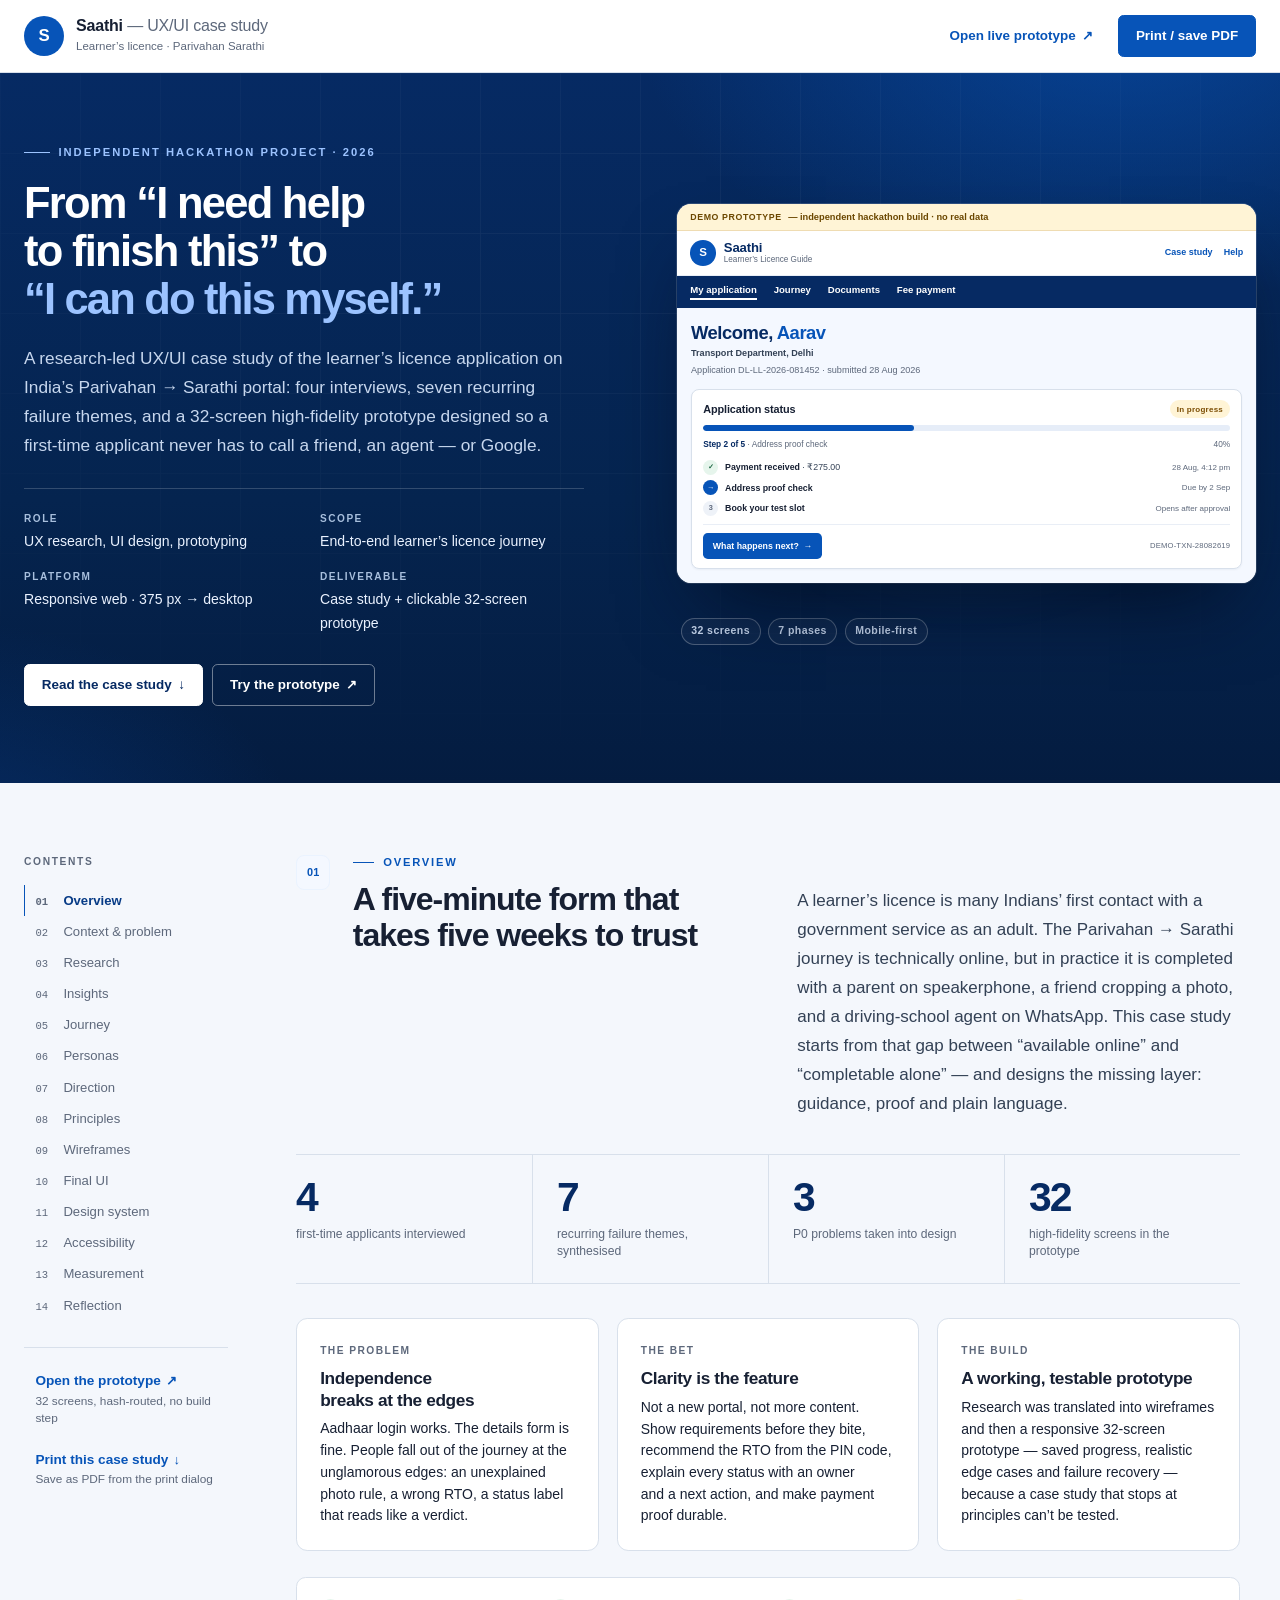
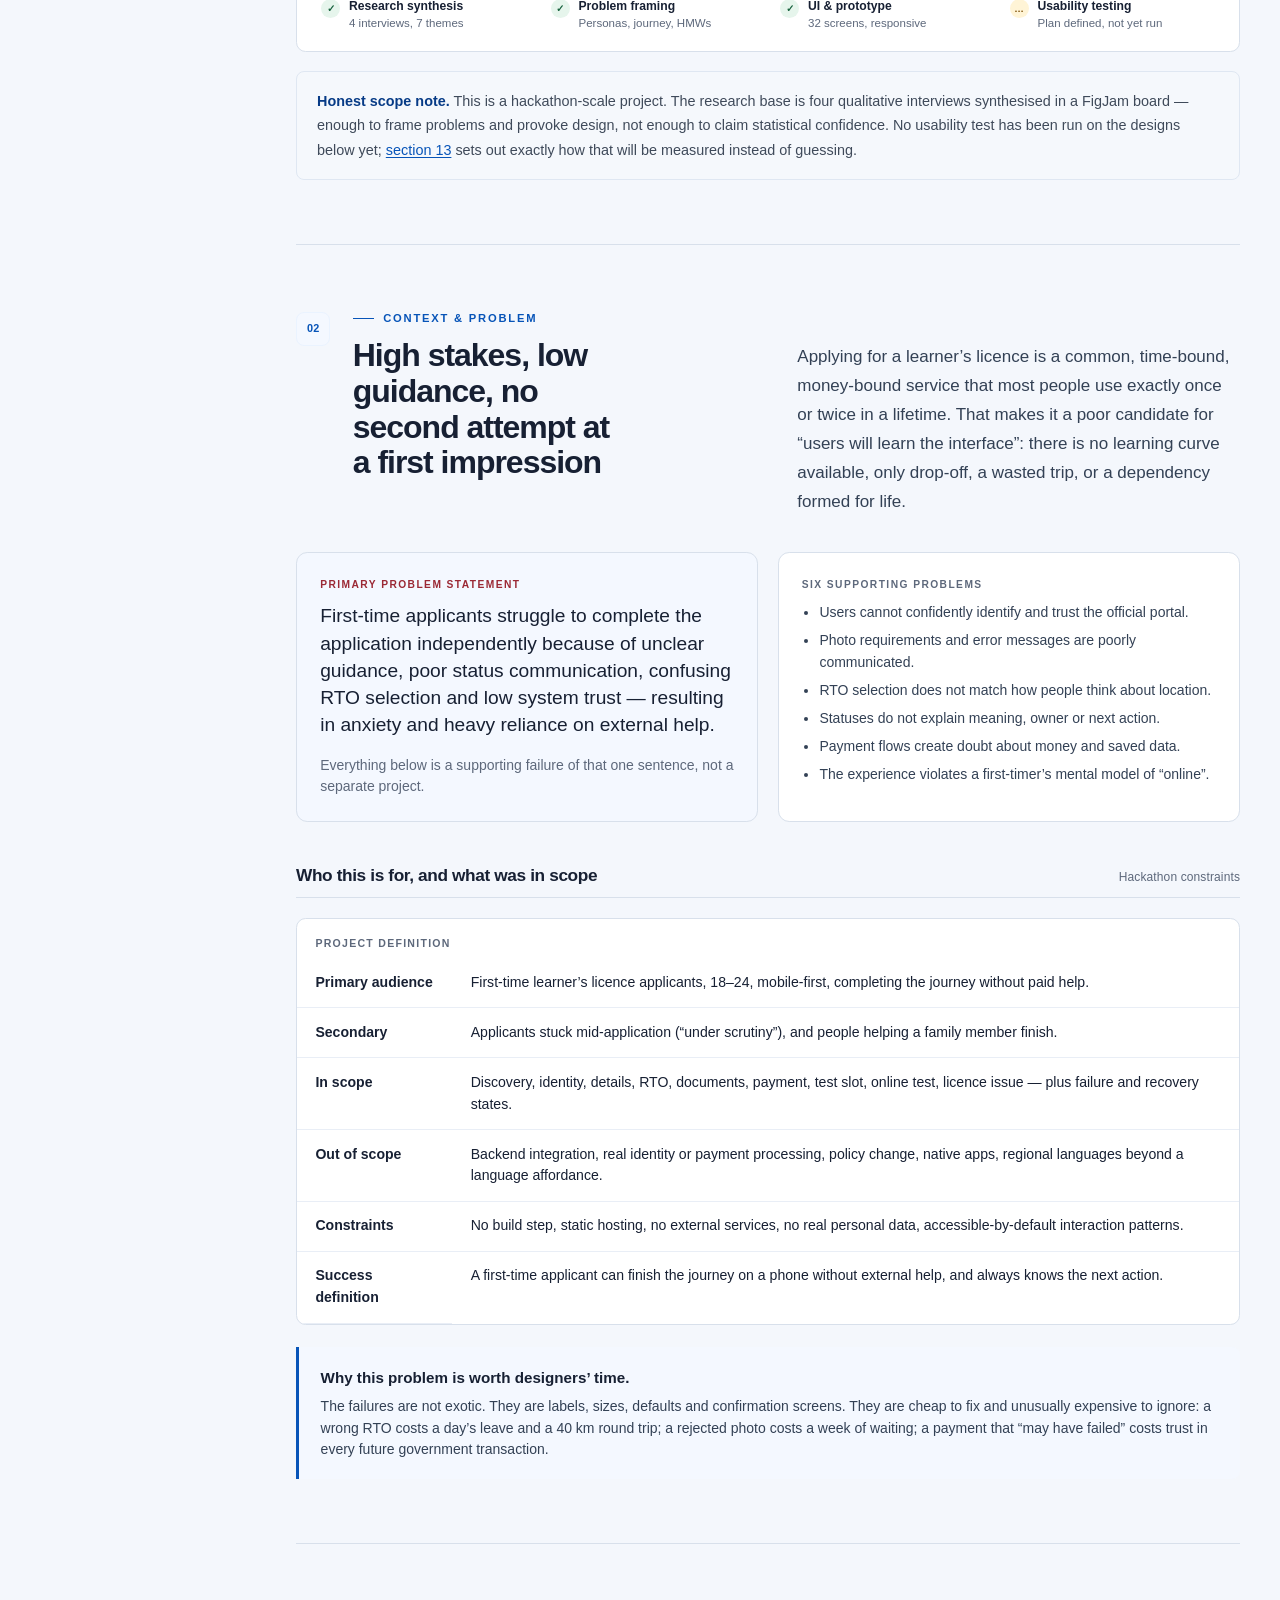
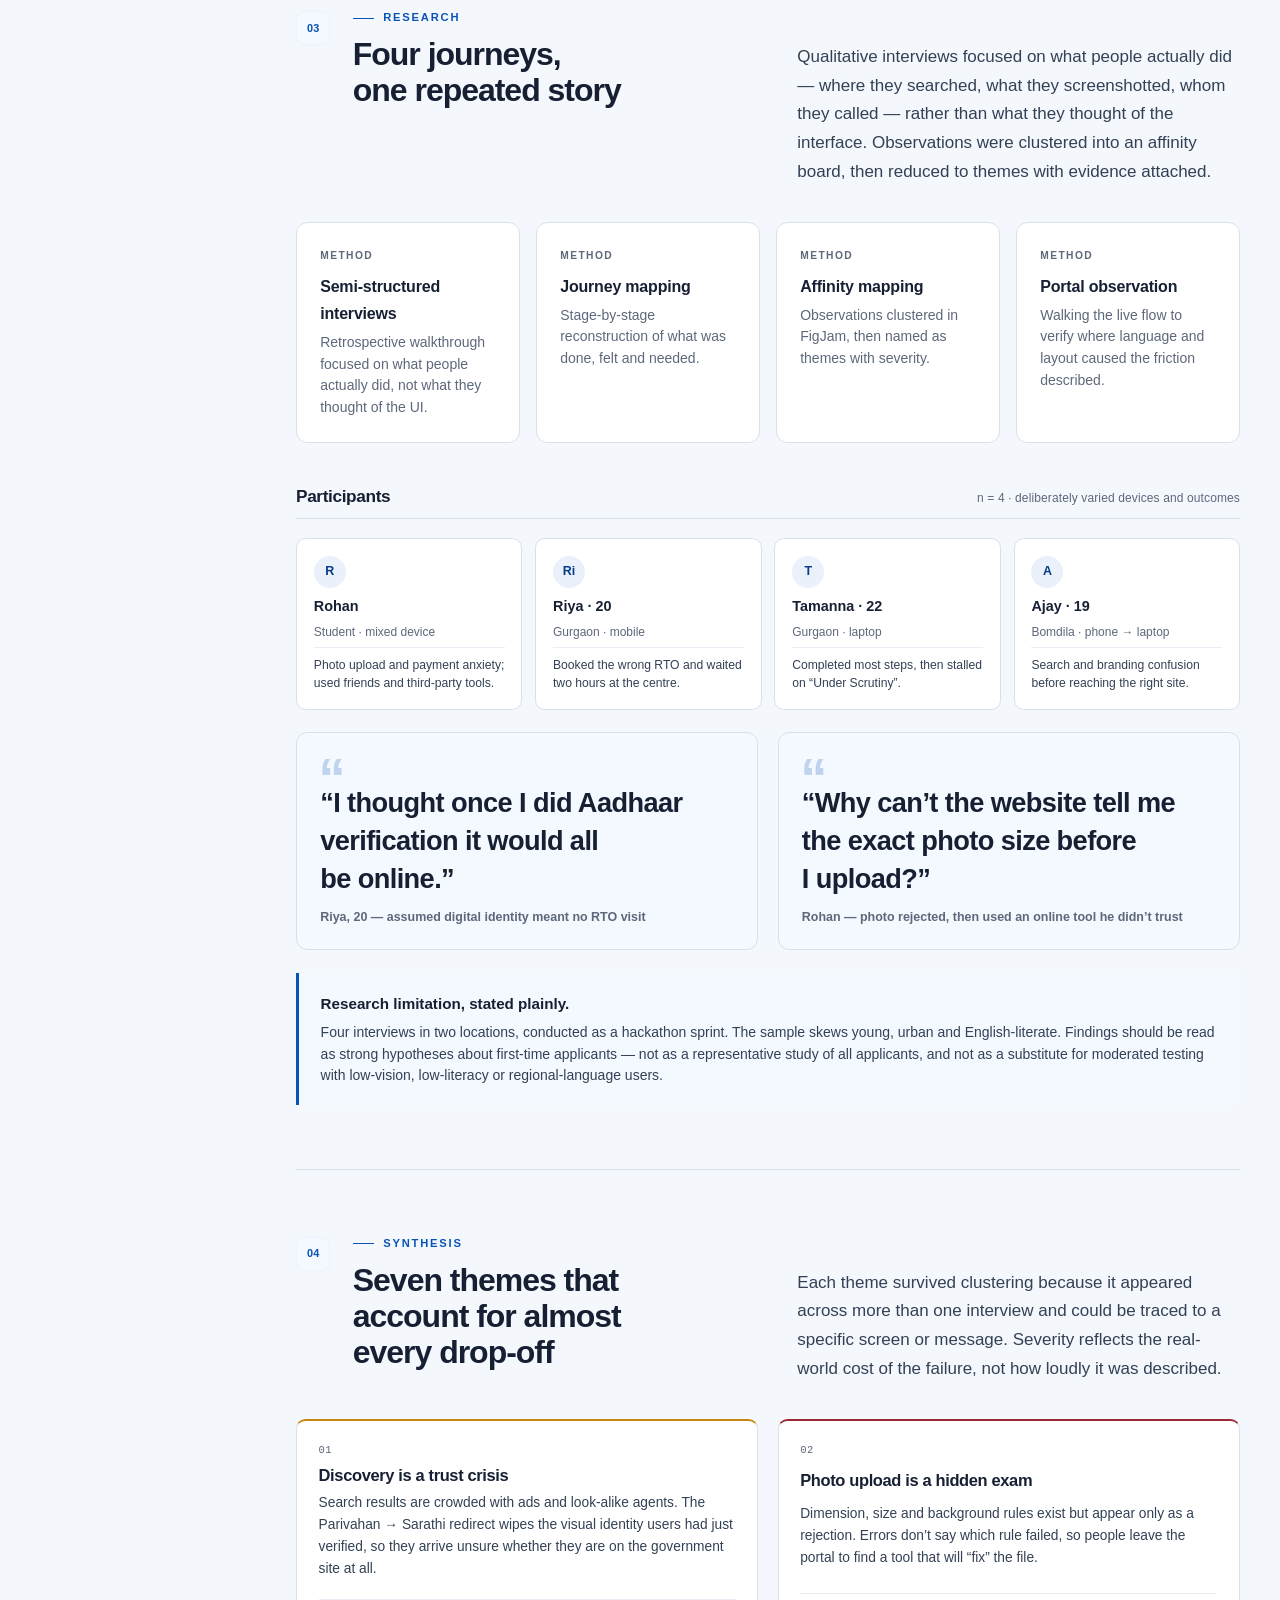
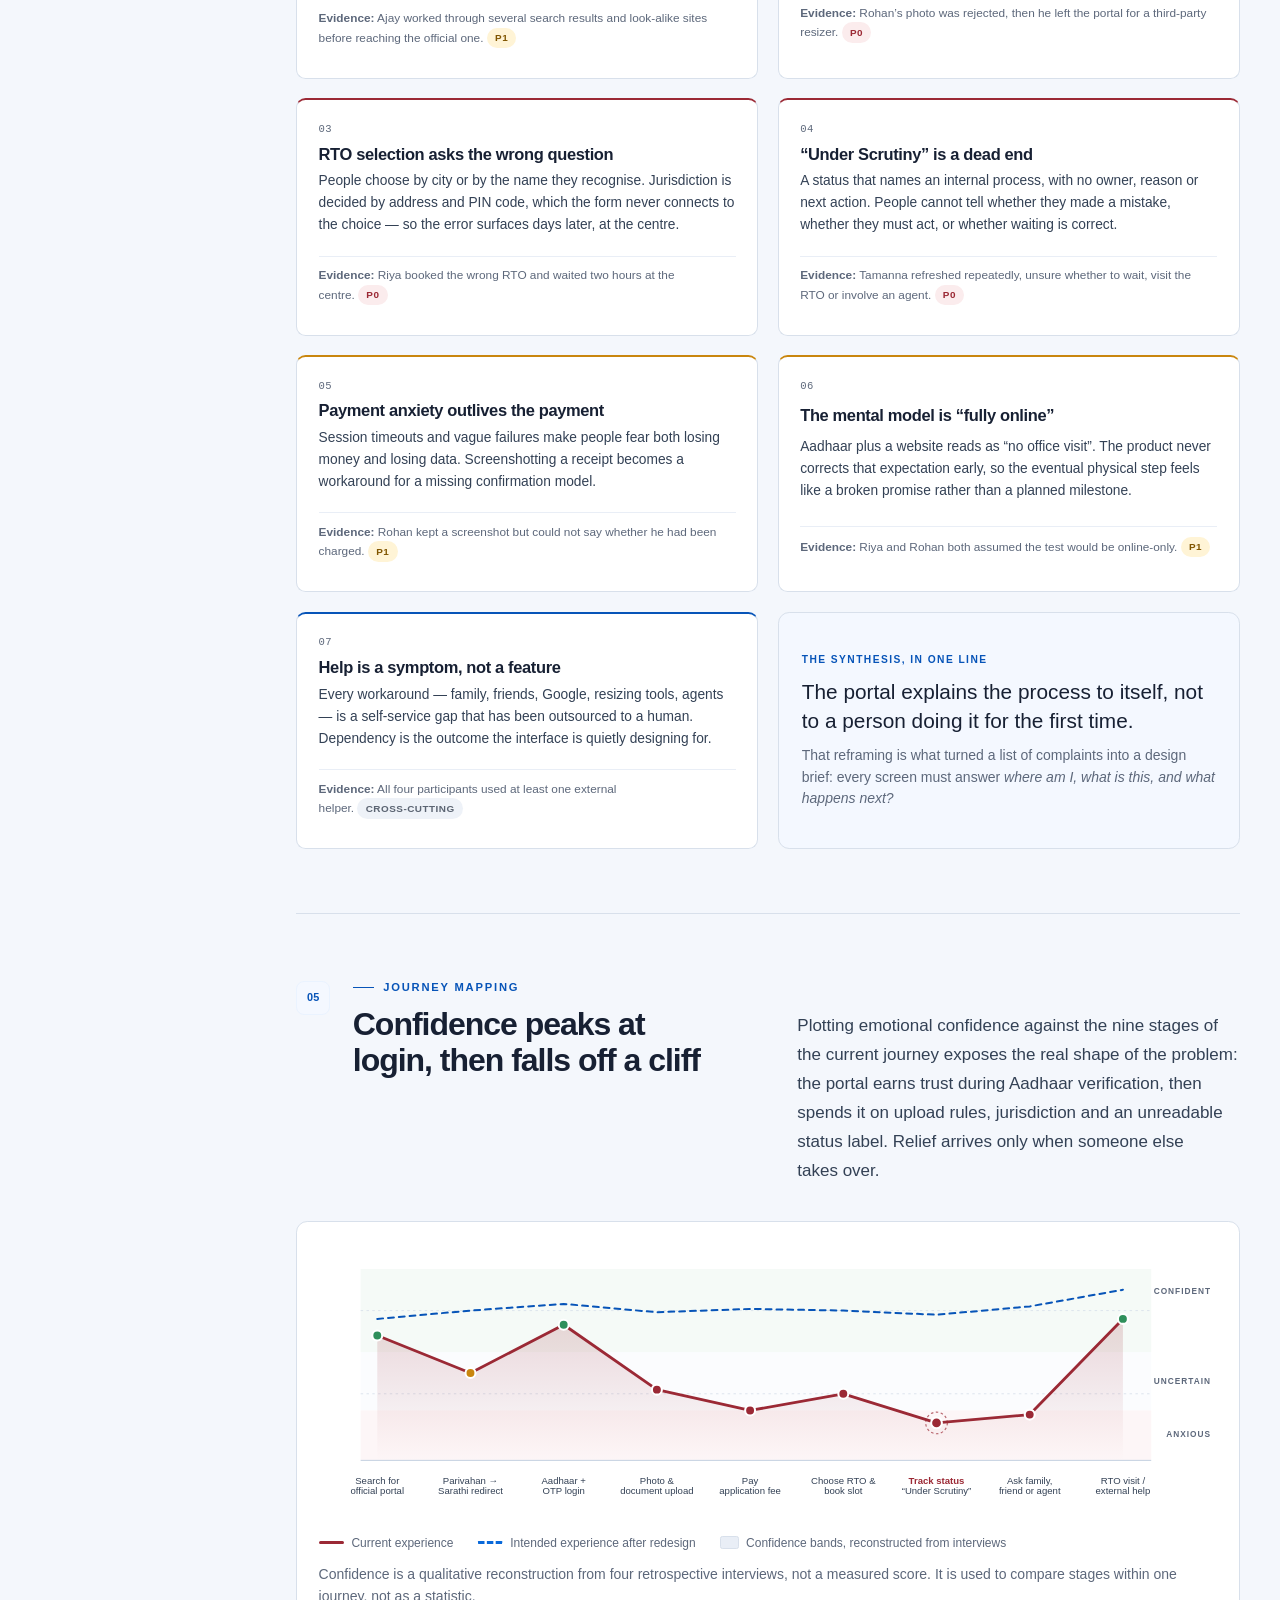
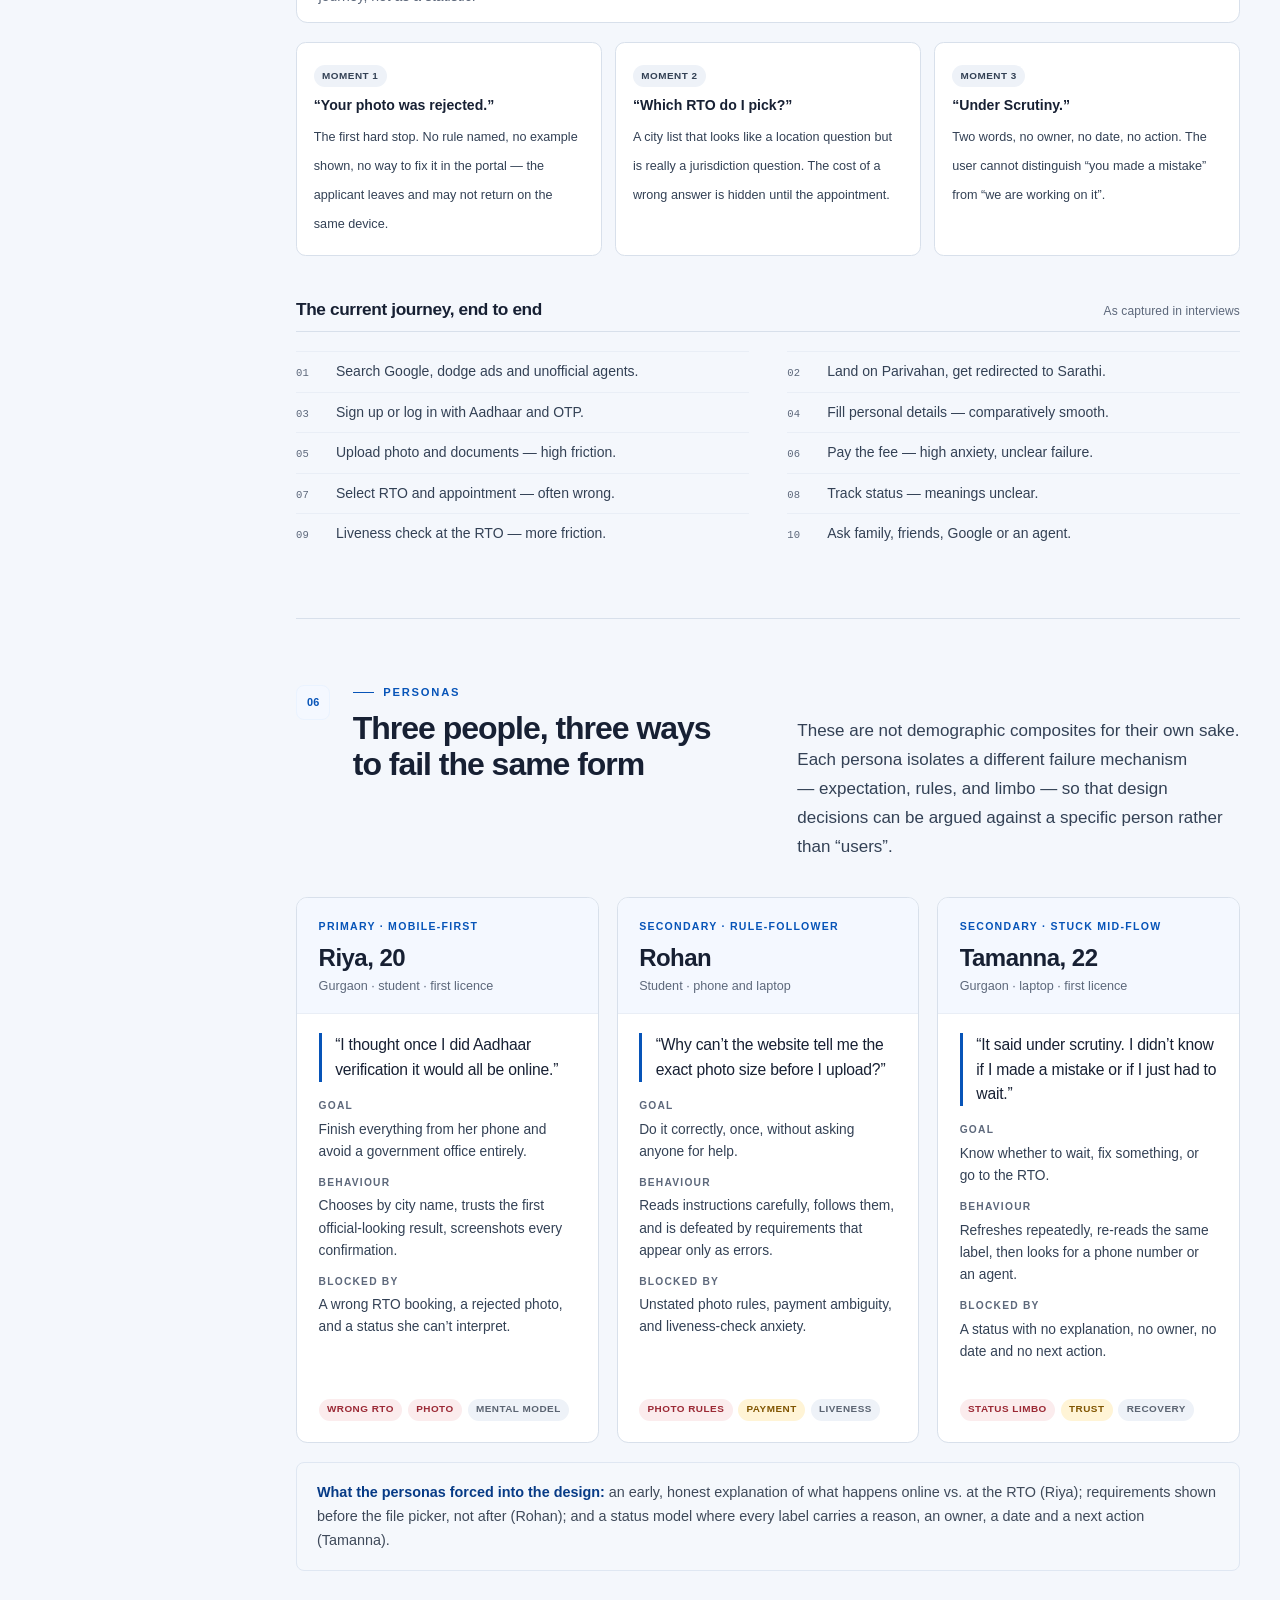
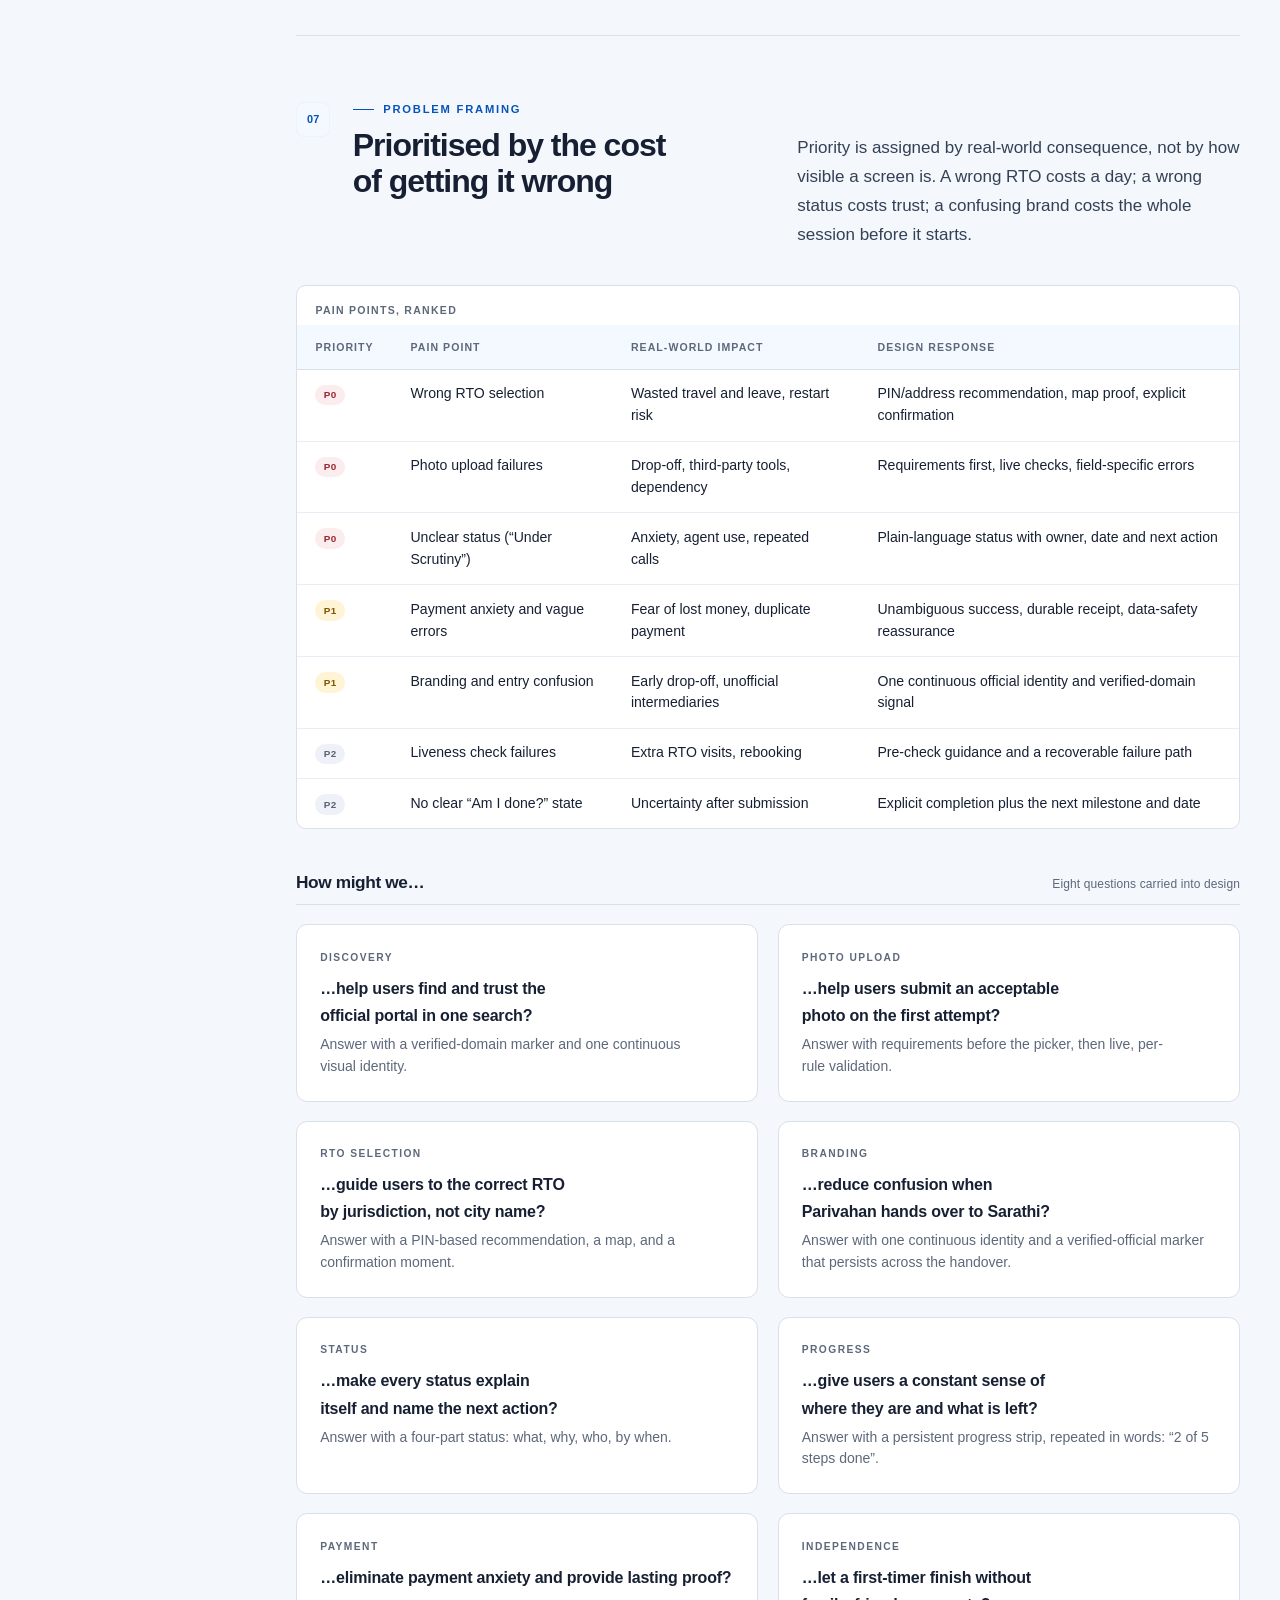
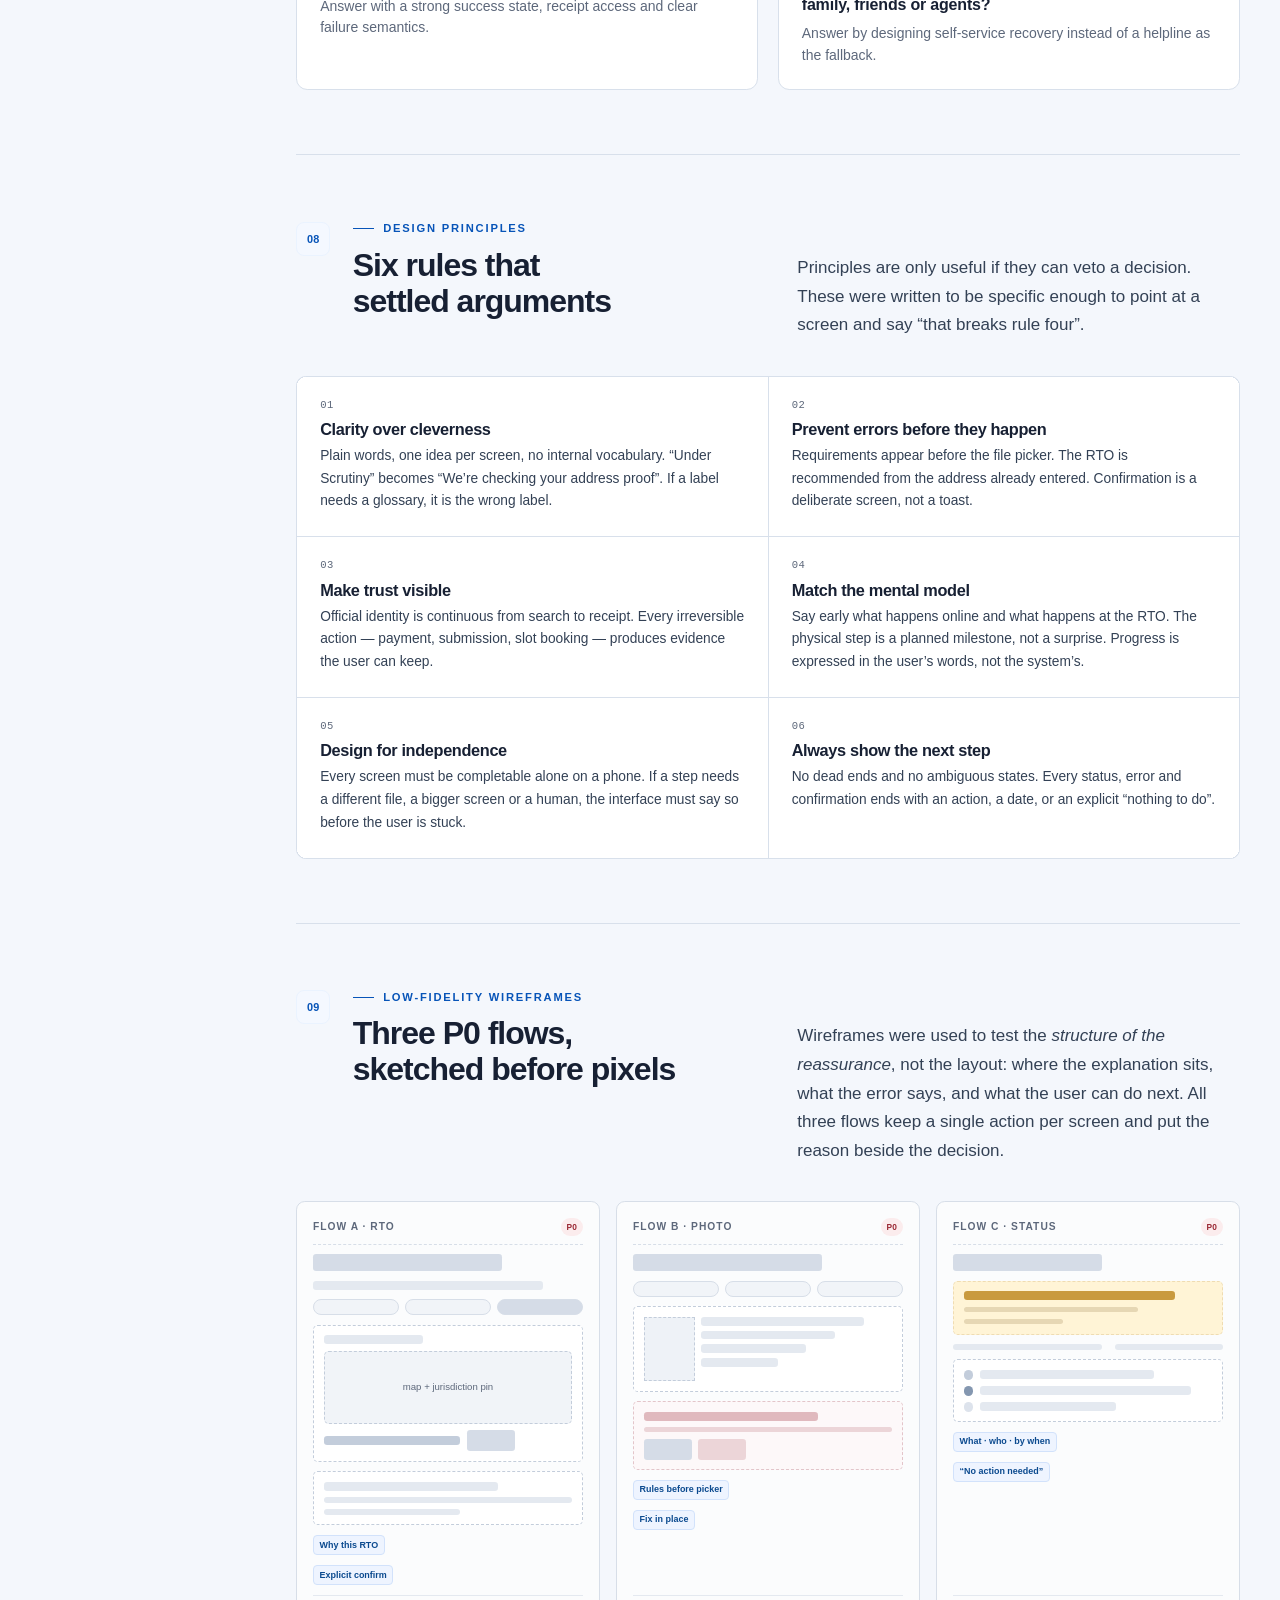
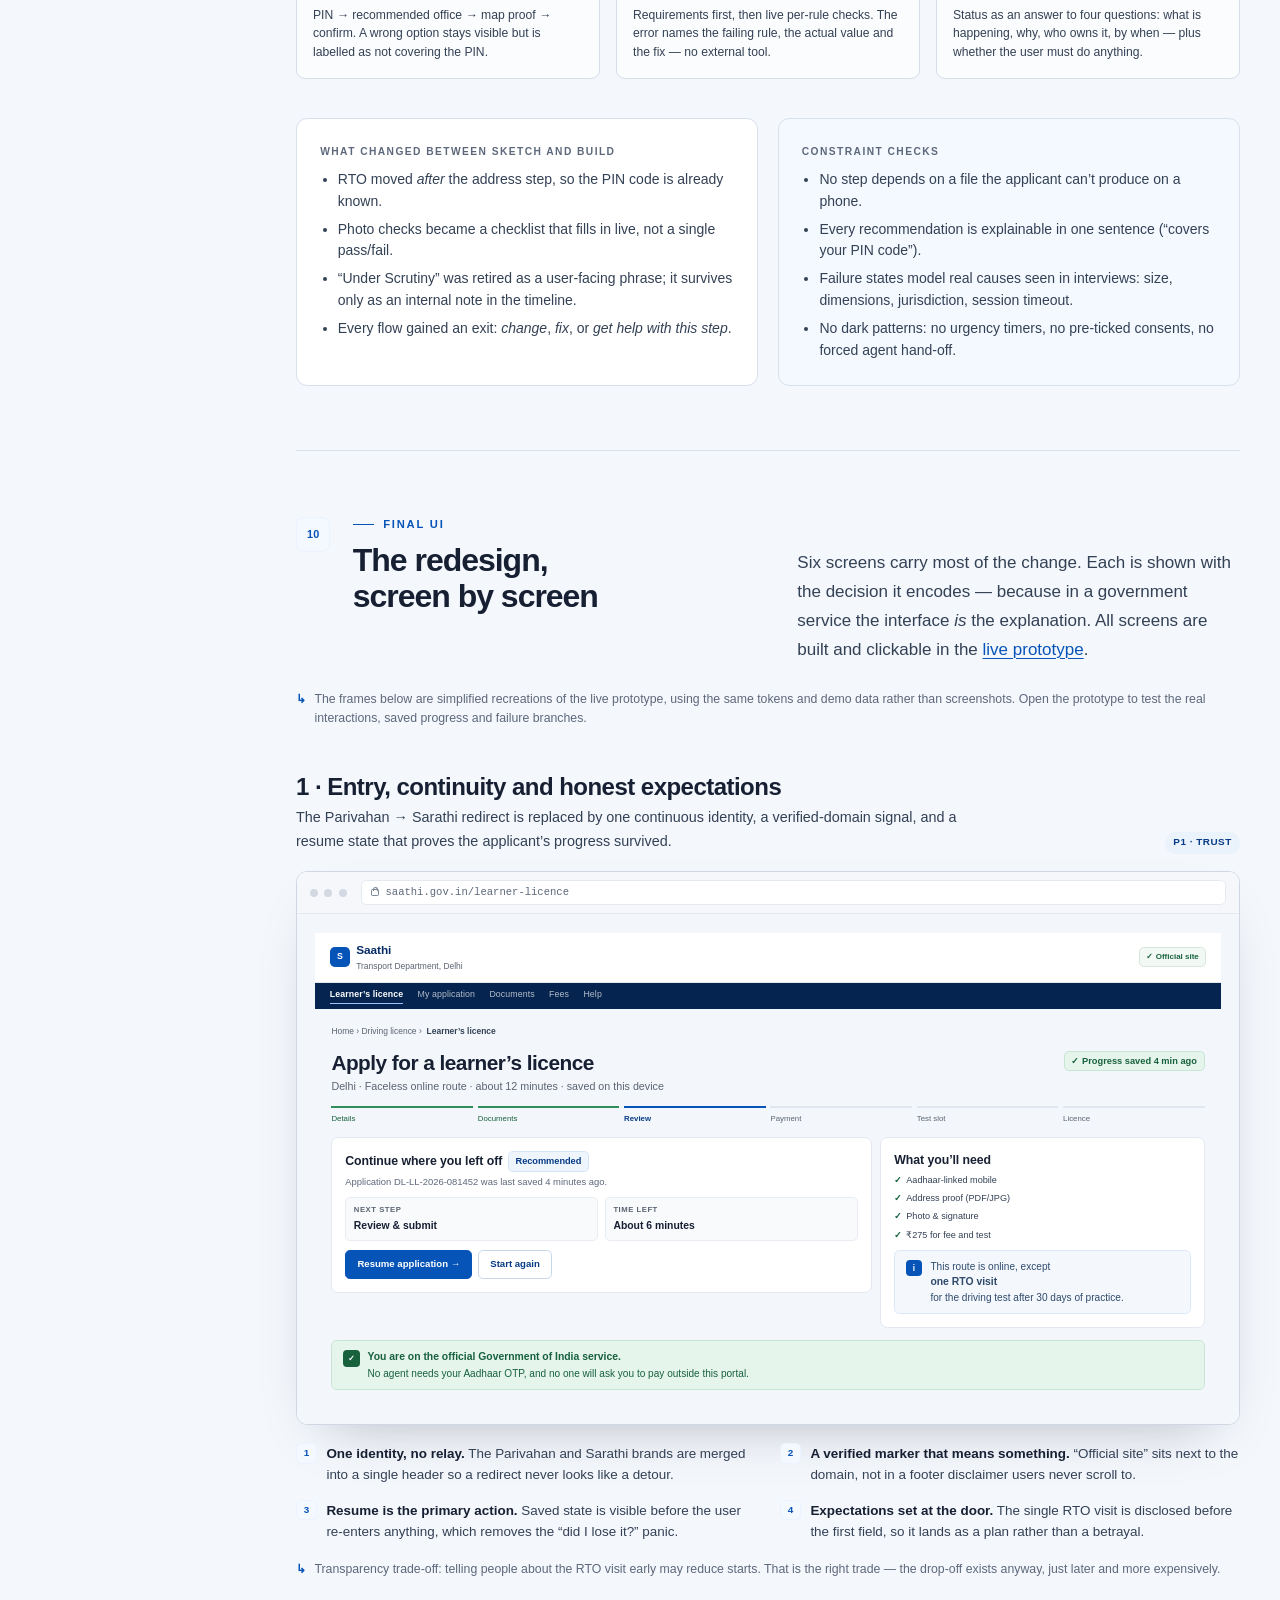
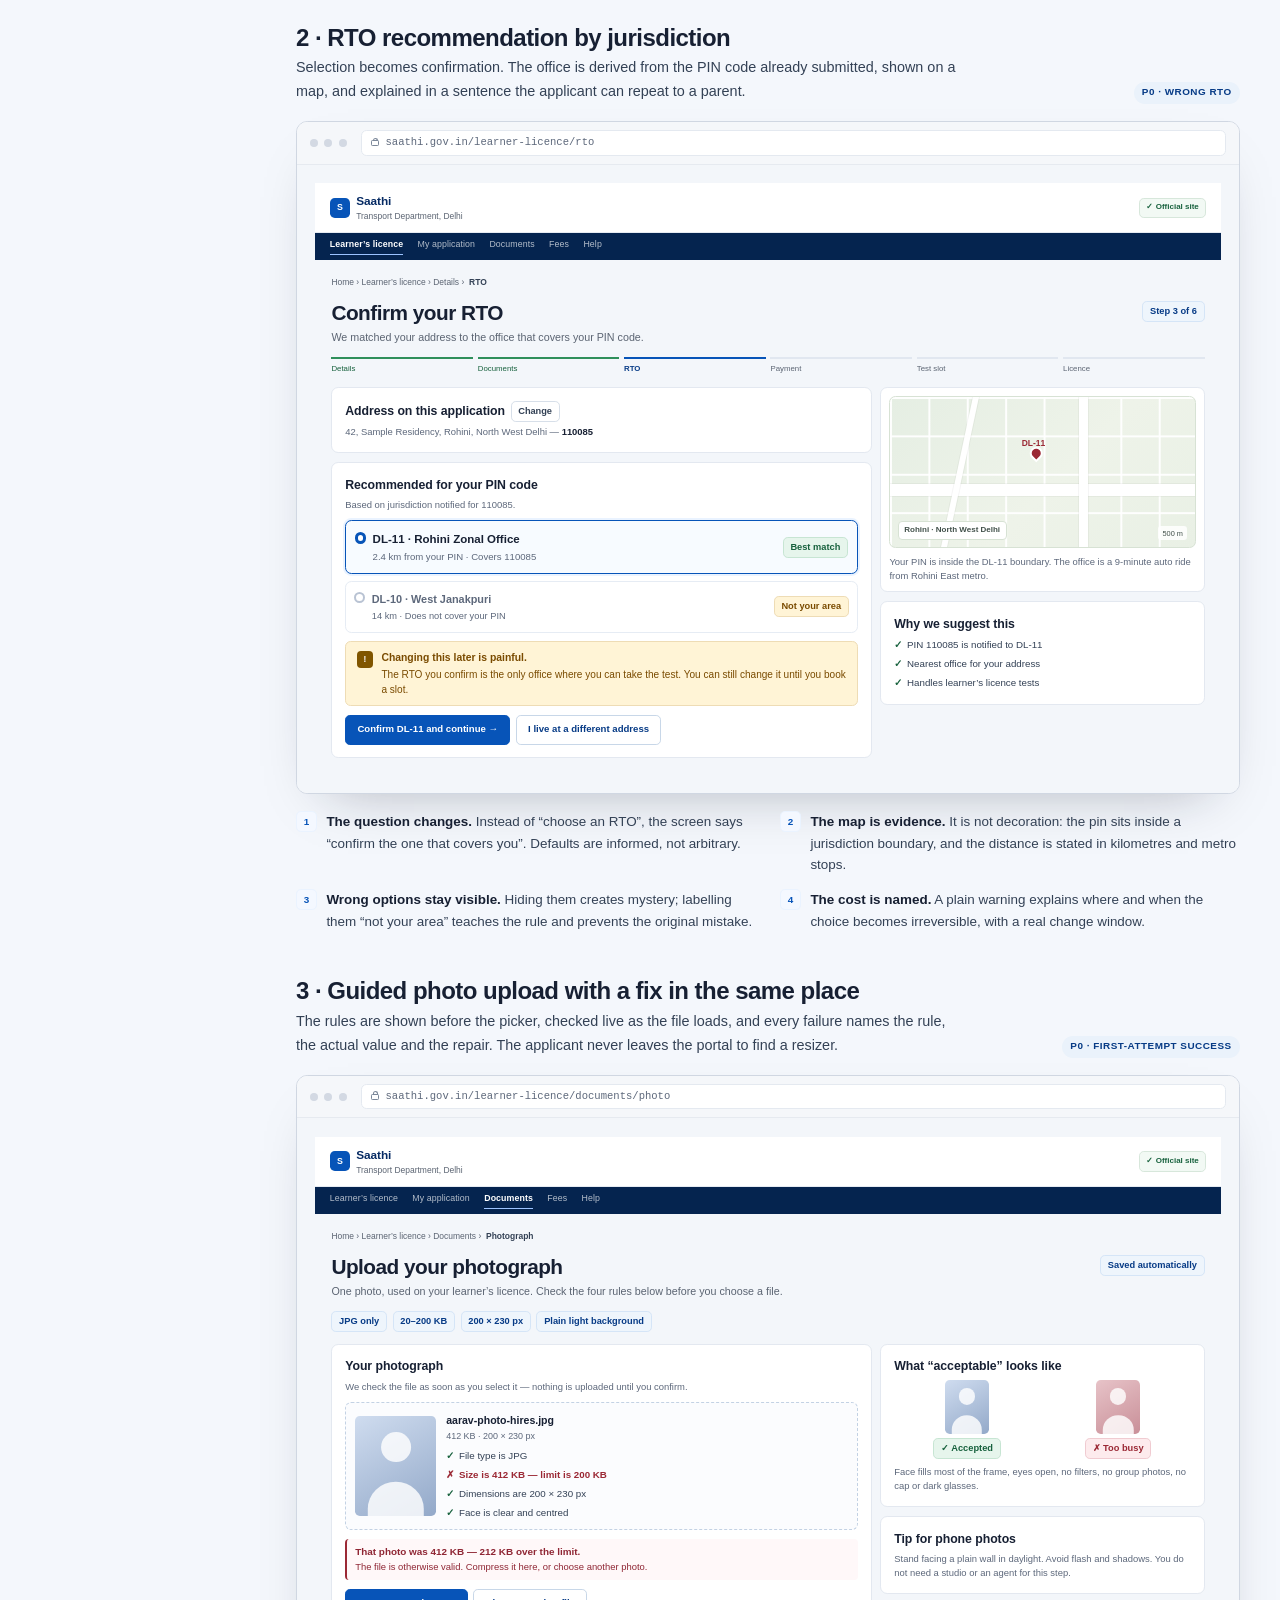
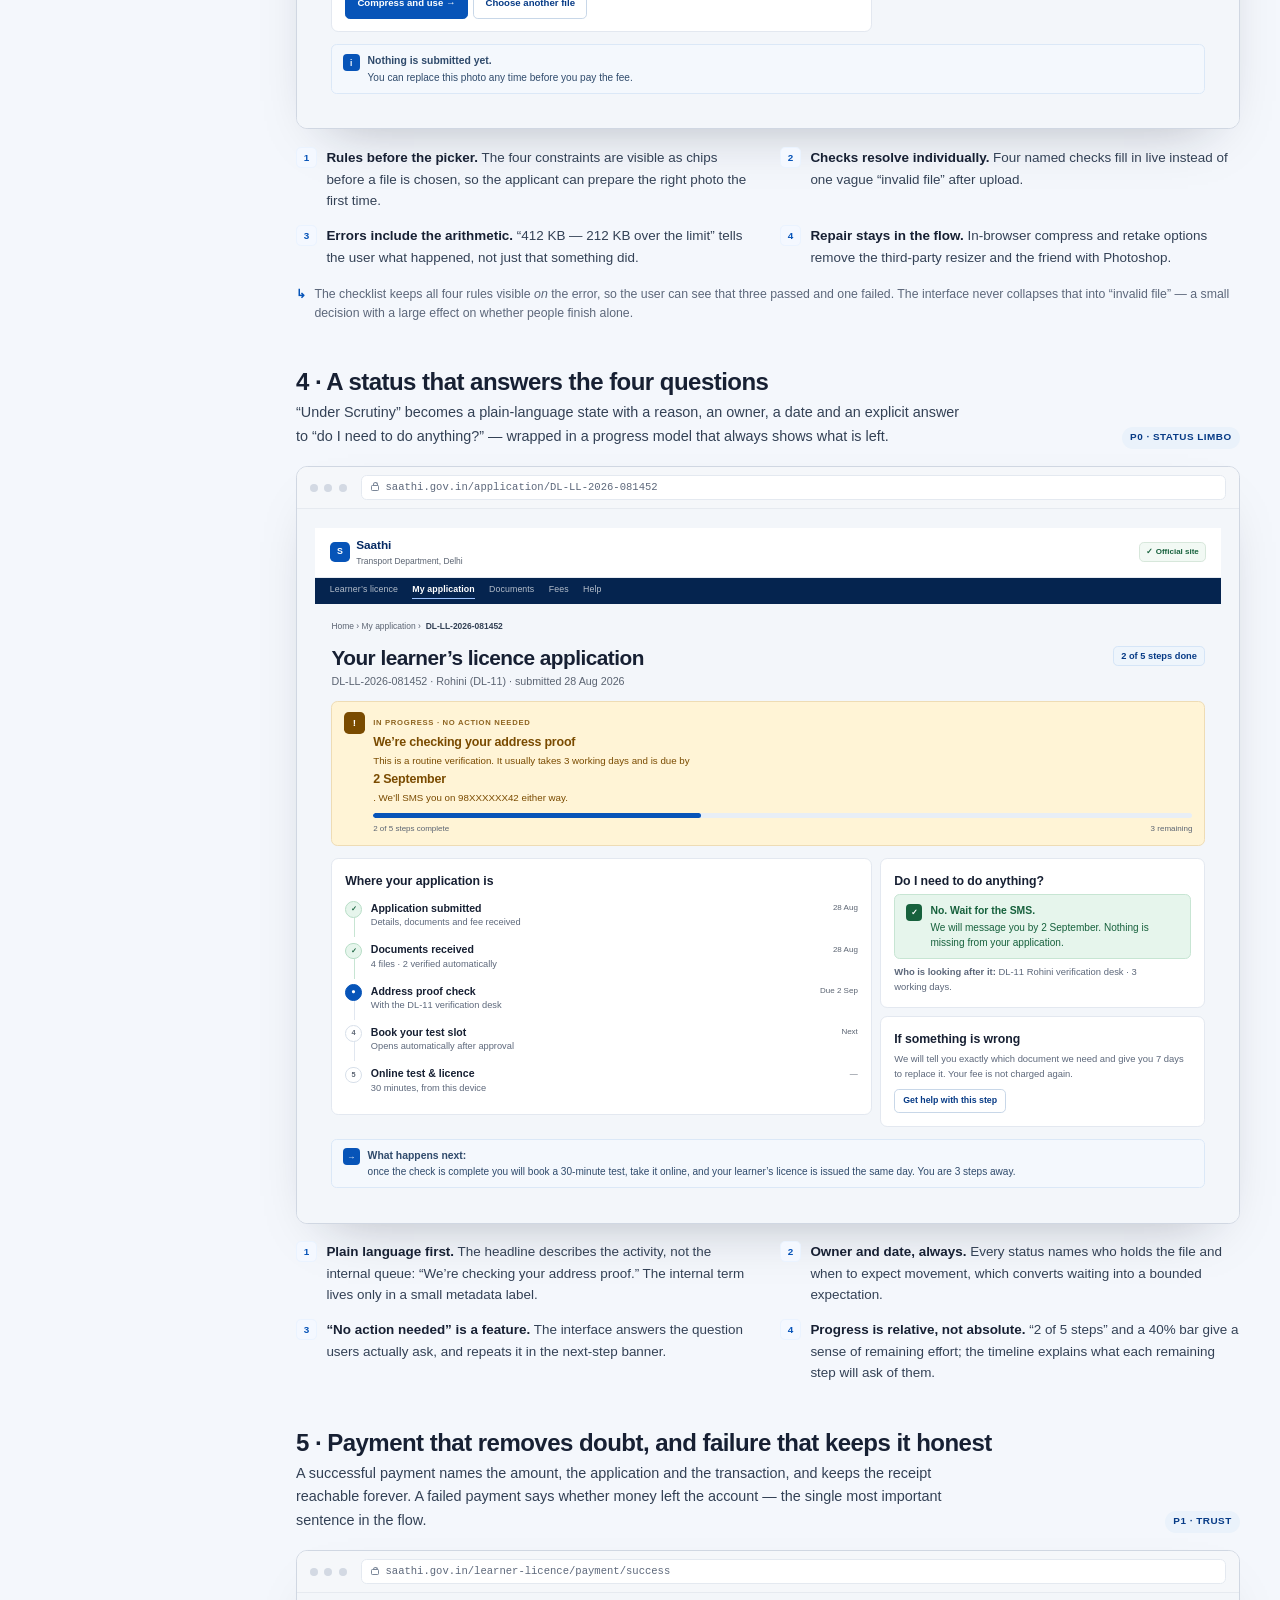
==== commit 58ec30ec: "Rebrand the case study onto the Saathi product system Co-authored-by: arena-agent <297053741+arena-a" ====
--- a/case-study.html
+++ b/case-study.html
@@ -35,7 +35,7 @@
       <div class="wrap hero-grid">
         <div>
           <p class="eyebrow">Independent hackathon project · 2026</p>
-          <h1 id="hero-title">From “I need help to finish this” to<br><em>“I can do this myself.”</em></h1>
+          <h1 id="hero-title">From “I need help<br>to finish this” to<br><em>“I can do this myself.”</em></h1>
           <p class="hero-sub">A research-led UX/UI case study of the learner’s licence application on India’s Parivahan → Sarathi portal: four interviews, seven recurring failure themes, and a 32-screen high-fidelity prototype designed so a first-time applicant never has to call a friend, an agent — or Google.</p>
           <dl class="hero-meta">
             <div><dt>Role</dt><dd>UX research, UI design, prototyping</dd></div>
@@ -49,38 +49,38 @@
           </div>
         </div>
 
-        <div class="hero-screens" role="img" aria-label="Two previews of the redesigned interface: an RTO recommendation and a plain-language application status.">
-          <article class="mini mini-card-b">
-            <div class="mini-head"><span class="dot"></span><span class="dot"></span><span class="dot"></span><span>saathi.gov.in/rto</span></div>
-            <div class="mini-body">
-              <div class="mini-appbar"><span class="mini-logo">S</span> Saathi</div>
-              <span class="mini-pill info">Step 3 of 6</span>
-              <p class="mini-title" style="margin-top:.35rem">Your RTO is DL-11 Rohini</p>
-              <p class="mini-copy">We matched your PIN code 110085 to this jurisdiction.</p>
-              <div class="mini-map" aria-hidden="true"></div>
-              <div class="mini-field"><span>DL-11 · Rohini</span><small>2.4 km</small></div>
-              <p class="mini-note">Not right? Change your address or pick another RTO before paying.</p>
-              <span class="mini-btn">Confirm this RTO</span>
+        <div class="hero-stage" role="img" aria-label="Preview of the Saathi dashboard: welcome screen with application number DL-LL-2026-081452, a 40 percent progress bar, payment confirmation of 275 rupees and the status of each verification step.">
+          <article class="hs-window">
+            <div class="hs-demo"><b>Demo prototype</b> <span class="hs-demo-long">— independent hackathon build · no real data</span><span class="hs-demo-short">— demo data only</span></div>
+            <div class="hs-head">
+              <span class="hs-logo" aria-hidden="true">S</span>
+              <span class="hs-word"><b>Saathi</b><small>Learner’s Licence Guide</small></span>
+              <span class="hs-head-links" aria-hidden="true"><span>Case study</span><span>Help</span></span>
+            </div>
+            <div class="hs-nav" aria-hidden="true"><span class="on">My application</span><span>Journey</span><span>Documents</span><span>Fee payment</span></div>
+            <div class="hs-main">
+              <div class="hs-welcome">
+                <p class="hs-hi">Welcome, <span>Aarav</span></p>
+                <p class="hs-dept">Transport Department, Delhi</p>
+                <p class="hs-copy">Application DL-LL-2026-081452 · submitted 28 Aug 2026</p>
+              </div>
+              <div class="hs-card">
+                <div class="hs-card-head">
+                  <p>Application status</p>
+                  <span class="hs-pill warn">In progress</span>
+                </div>
+                <div class="hs-progress"><span style="width:40%"></span></div>
+                <div class="hs-progress-meta"><span><b>Step 2 of 5</b> · Address proof check</span><span>40%</span></div>
+                <ul class="hs-rows">
+                  <li><i>✓</i><span><b>Payment received</b> · ₹275.00</span><small>28 Aug, 4:12 pm</small></li>
+                  <li class="now"><i>→</i><span><b>Address proof check</b></span><small>Due by 2 Sep</small></li>
+                  <li class="next"><i>3</i><span><b>Book your test slot</b></span><small>Opens after approval</small></li>
+                </ul>
+                <div class="hs-foot"><span class="hs-btn">What happens next? <span aria-hidden="true">→</span></span><small>DEMO-TXN-28082619</small></div>
+              </div>
             </div>
           </article>
-
-          <article class="mini mini-card-c">
-            <div class="mini-head"><span class="dot"></span><span class="dot"></span><span class="dot"></span><span>saathi.gov.in/status</span></div>
-            <div class="mini-body">
-              <div class="mini-appbar"><span class="mini-logo">S</span> Saathi</div>
-              <div style="display:flex;gap:.3rem;align-items:center;margin-bottom:.35rem">
-                <span class="mini-pill warn">In progress</span><span class="mini-pill info">No action needed</span>
-              </div>
-              <p class="mini-title">We’re checking your address proof</p>
-              <p class="mini-copy">This usually takes 3 working days. We’ll SMS you on 98XXXXXX42.</p>
-              <ul class="mini-timeline">
-                <li><span class="tick">✓</span><span><b>Documents received</b>28 Aug, 4:12 pm</span></li>
-                <li class="now"><span class="tick">→</span><span><b>Address proof check</b>Due by 2 Sep</span></li>
-                <li><span class="tick">3</span><span><b>Test slot booking</b>Opens after approval</span></li>
-              </ul>
-              <span class="mini-btn ghost">What happens next?</span>
-            </div>
-          </article>
+          <p class="hs-caption"><span>32 screens</span><span>7 phases</span><span>Mobile-first</span></p>
         </div>
       </div>
     </section>
@@ -172,7 +172,7 @@
           </div>
 
           <div class="grid-2" style="align-items:stretch">
-            <div class="card card-flat" style="background:#fbfaf6;display:grid;align-content:center">
+            <div class="card card-flat" style="background:#f4f8ff;display:grid;align-content:center">
               <p class="kicker" style="color:var(--red-800)">Primary problem statement</p>
               <p style="font-family:var(--display);font-size:1.2rem;line-height:1.42;margin-bottom:1rem">First-time applicants struggle to complete the application independently because of unclear guidance, poor status communication, confusing RTO selection and low system trust — resulting in anxiety and heavy reliance on external help.</p>
               <p class="small muted" style="margin-bottom:0">Everything below is a supporting failure of that one sentence, not a separate project.</p>
@@ -254,13 +254,13 @@
           </div>
 
           <div class="grid-2" style="margin-top:1.4rem;align-items:start">
-            <figure class="card card-flat" style="margin:0;background:#fbfaf6">
+            <figure class="card card-flat" style="margin:0;background:#f4f8ff">
               <blockquote class="quote">
                 <p>“I thought once I did Aadhaar verification it would all be online.”</p>
                 <footer>Riya, 20 — assumed digital identity meant no RTO visit</footer>
               </blockquote>
             </figure>
-            <figure class="card card-flat" style="margin:0;background:#fbfaf6">
+            <figure class="card card-flat" style="margin:0;background:#f4f8ff">
               <blockquote class="quote">
                 <p>“Why can’t the website tell me the exact photo size before I upload?”</p>
                 <footer>Rohan — photo rejected, then used an online tool he didn’t trust</footer>
@@ -328,8 +328,8 @@
               <p>Every workaround — family, friends, Google, resizing tools, agents — is a self-service gap that has been outsourced to a human. Dependency is the outcome the interface is quietly designing for.</p>
               <p class="why"><b>Evidence:</b> All four participants used at least one external helper. <span class="tag tag-p2">Cross-cutting</span></p>
             </article>
-            <div class="card card-flat" style="background:#fbfaf6;align-self:stretch;display:grid;align-content:center">
-              <p class="kicker" style="color:var(--amber-900)">The synthesis, in one line</p>
+            <div class="card card-flat" style="background:#f4f8ff;align-self:stretch;display:grid;align-content:center">
+              <p class="kicker" style="color:var(--blue-800)">The synthesis, in one line</p>
               <p style="font-family:var(--display);font-size:1.3rem;line-height:1.4;margin-bottom:.6rem">The portal explains the process to itself, not to a person doing it for the first time.</p>
               <p class="small muted" style="margin-bottom:0">That reframing is what turned a list of complaints into a design brief: every screen must answer <em>where am I, what is this, and what happens next?</em></p>
             </div>
@@ -360,19 +360,19 @@
                 </defs>
 
                 <!-- confidence bands -->
-                <rect x="50" y="30" width="950" height="100" fill="#f5f8f5"/>
-                <rect x="50" y="130" width="950" height="70" fill="#fbf8f1"/>
-                <rect x="50" y="200" width="950" height="60" fill="#fcf5f5"/>
-                <text x="1072" y="60" text-anchor="end" font-size="10" fill="#667085" font-weight="700" letter-spacing=".12em">CONFIDENT</text>
-                <text x="1072" y="168" text-anchor="end" font-size="10" fill="#667085" font-weight="700" letter-spacing=".12em">UNCERTAIN</text>
-                <text x="1072" y="232" text-anchor="end" font-size="10" fill="#667085" font-weight="700" letter-spacing=".12em">ANXIOUS</text>
+                <rect x="50" y="30" width="950" height="100" fill="#f5faf7"/>
+                <rect x="50" y="130" width="950" height="70" fill="#fbfcfe"/>
+                <rect x="50" y="200" width="950" height="60" fill="#fdf6f7"/>
+                <text x="1072" y="60" text-anchor="end" font-size="10" fill="#5d687b" font-weight="700" letter-spacing=".12em">CONFIDENT</text>
+                <text x="1072" y="168" text-anchor="end" font-size="10" fill="#5d687b" font-weight="700" letter-spacing=".12em">UNCERTAIN</text>
+                <text x="1072" y="232" text-anchor="end" font-size="10" fill="#5d687b" font-weight="700" letter-spacing=".12em">ANXIOUS</text>
 
                 <!-- grid -->
-                <g stroke="#e6e3da" stroke-width="1" stroke-dasharray="3 4">
+                <g stroke="#d8e0eb" stroke-width="1" stroke-dasharray="3 4">
                   <line x1="50" y1="80" x2="1000" y2="80"/>
                   <line x1="50" y1="180" x2="1000" y2="180"/>
                 </g>
-                <line x1="50" y1="260" x2="1000" y2="260" stroke="#d3cfc4"/>
+                <line x1="50" y1="260" x2="1000" y2="260" stroke="#b9c8dc"/>
 
                 <!-- as-is area + line -->
                 <path d="M70 110 L182 155 L294 97 L406 175 L518 200 L630 180 L742 215 L854 205 L966 90 L966 260 L70 260 Z" fill="url(#areaFill)"/>
@@ -398,7 +398,7 @@
                 <circle cx="742" cy="215" r="13" fill="none" stroke="#9b2935" stroke-width="1.4" stroke-dasharray="3 3" opacity=".7"/>
 
                 <!-- stage labels -->
-                <g font-size="11.5" fill="#4b5563" text-anchor="middle" font-family="-apple-system,BlinkMacSystemFont,Segoe UI,Roboto,Arial,sans-serif">
+                <g font-size="11.5" fill="#334155" text-anchor="middle" font-family="-apple-system,BlinkMacSystemFont,Segoe UI,Roboto,Arial,sans-serif">
                   <text x="70" y="288">Search for</text><text x="70" y="301">official portal</text>
                   <text x="182" y="288">Parivahan →</text><text x="182" y="301">Sarathi redirect</text>
                   <text x="294" y="288">Aadhaar +</text><text x="294" y="301">OTP login</text>
@@ -682,15 +682,15 @@
             <figure class="wire">
               <div class="wire-label"><span>Flow C · Status</span><span class="tag tag-p0">P0</span></div>
               <div class="sk h1 w55"></div>
-              <div class="sk-box" style="background:#fdf8ec;border-color:#e8d3a3">
-                <div class="sk w85" style="background:#ddc79c"></div>
-                <div class="sk w70" style="height:.35rem;background:#ecdcbc"></div>
-                <div class="sk w40" style="height:.35rem;background:#ecdcbc"></div>
+              <div class="sk-box" style="background:#fff4d6;border-color:#efdcb2">
+                <div class="sk w85" style="background:#c99a3e"></div>
+                <div class="sk w70" style="height:.35rem;background:#e6d7b4"></div>
+                <div class="sk w40" style="height:.35rem;background:#e6d7b4"></div>
               </div>
               <div class="sk-row" style="justify-content:space-between"><span class="sk w55" style="height:.35rem"></span><span class="sk w40" style="height:.35rem"></span></div>
               <div class="sk-box">
                 <div class="sk-row"><span style="width:.6rem;height:.6rem;border-radius:50%;background:#c3cddb"></span><div class="sk w70"></div></div>
-                <div class="sk-row"><span style="width:.6rem;height:.6rem;border-radius:50%;background:#98a6bc"></span><div class="sk w85"></div></div>
+                <div class="sk-row"><span style="width:.6rem;height:.6rem;border-radius:50%;background:#8497b0"></span><div class="sk w85"></div></div>
                 <div class="sk-row"><span style="width:.6rem;height:.6rem;border-radius:50%;background:#dde3ec"></span><div class="sk w55"></div></div>
               </div>
               <span class="sk-anno">What · who · by when</span>
@@ -709,7 +709,7 @@
                 <li>Every flow gained an exit: <em>change</em>, <em>fix</em>, or <em>get help with this step</em>.</li>
               </ul>
             </div>
-            <div class="card card-flat" style="background:#fbfaf6">
+            <div class="card card-flat" style="background:#f4f8ff">
               <p class="kicker">Constraint checks</p>
               <ul class="small" style="margin:0;padding-left:1.1rem;display:grid;gap:.4rem;color:var(--ink-soft)">
                 <li>No step depends on a file the applicant can’t produce on a phone.</li>
@@ -873,7 +873,7 @@
                               <div style="display:flex;gap:.4rem;align-items:flex-start">
                                 <span style="width:.7rem;height:.7rem;border-radius:50%;border:2px solid #b9c3d3;background:#fff;margin-top:.15rem;flex:none"></span>
                                 <div>
-                                  <b style="font-size:.68rem;color:#59657a">DL-10 · West Janakpuri</b>
+                                  <b style="font-size:.68rem;color:#5d687b">DL-10 · West Janakpuri</b>
                                   <div style="font-size:.58rem;color:var(--muted)">14 km · Does not cover your PIN</div>
                                 </div>
                               </div>
@@ -938,7 +938,7 @@
                     <div class="mk-brand"><span class="mk-logo">S</span><span>Saathi<small>Transport Department, Delhi</small></span></div>
                     <span class="gov">✓ Official site</span>
                   </div>
-                  <nav class="mk-nav"><span>Learner’s licence</span><span>My application</span><span class="on" style="border-color:#e9c47c">Documents</span><span>Fees</span><span>Help</span></nav>
+                  <nav class="mk-nav"><span>Learner’s licence</span><span>My application</span><span class="on" style="border-color:#9cc3ff">Documents</span><span>Fees</span><span>Help</span></nav>
                   <div class="mk-main">
                     <div class="mk-crumbs">Home › Learner’s licence › Documents › <b>Photograph</b></div>
                     <div class="mk-page-head">
@@ -1110,6 +1110,7 @@
                     <div class="mk-brand"><span class="mk-logo">S</span><span>Saathi<small>Transport Department, Delhi</small></span></div>
                     <span class="gov">✓ Official site</span>
                   </div>
+                  <nav class="mk-nav"><span>Learner’s licence</span><span class="on" style="border-color:#9cc3ff">My application</span><span>Documents</span><span>Fees</span><span>Help</span></nav>
                   <div class="mk-main">
                     <div class="mk-grid2 even">
                       <div class="mk-card">
@@ -1285,12 +1286,12 @@
             <div class="swatch"><div class="chip" style="background:#eaf3ff"></div><div class="meta"><b>Blue 100</b><span>#eaf3ff</span></div></div>
             <div class="swatch"><div class="chip" style="background:#17613d"></div><div class="meta"><b>Green 800</b><span>#17613d</span></div></div>
             <div class="swatch"><div class="chip" style="background:#e6f5ec"></div><div class="meta"><b>Green 100</b><span>#e6f5ec</span></div></div>
-            <div class="swatch"><div class="chip" style="background:#8a5a00"></div><div class="meta"><b>Amber 800</b><span>#8a5a00</span></div></div>
-            <div class="swatch"><div class="chip" style="background:#fdf1d6"></div><div class="meta"><b>Amber 100</b><span>#fdf1d6</span></div></div>
+            <div class="swatch"><div class="chip" style="background:#805500"></div><div class="meta"><b>Amber 800</b><span>#805500</span></div></div>
+            <div class="swatch"><div class="chip" style="background:#fff4d6"></div><div class="meta"><b>Amber 100</b><span>#fff4d6</span></div></div>
             <div class="swatch"><div class="chip" style="background:#9b2935"></div><div class="meta"><b>Red 800</b><span>#9b2935</span></div></div>
             <div class="swatch"><div class="chip" style="background:#fdebed"></div><div class="meta"><b>Red 100</b><span>#fdebed</span></div></div>
             <div class="swatch"><div class="chip" style="background:#172033"></div><div class="meta"><b>Ink</b><span>#172033</span></div></div>
-            <div class="swatch"><div class="chip" style="background:#f6f8fb;border-bottom:1px solid #e5e0d6"></div><div class="meta"><b>Canvas</b><span>#f6f8fb</span></div></div>
+            <div class="swatch"><div class="chip" style="background:#f6f8fb;border-bottom:1px solid #e3eaf4"></div><div class="meta"><b>Canvas</b><span>#f6f8fb</span></div></div>
           </div>
           <p class="small muted" style="margin-top:.7rem">Blue carries action and official identity. Green confirms completion. Amber means “waiting, nothing required”. Red only marks something the user must fix. Each state also carries an icon and a sentence, so colour is redundant.</p>
 
@@ -1309,7 +1310,7 @@
               <div class="token"><b>Control</b><code>2.9rem</code><p>Minimum target height for every button, link-button and input.</p></div>
               <div class="token"><b>Shadow</b><code>1 layer, low</code><p>One soft elevation. Status is expressed by border and background, not shadow.</p></div>
               <div class="token"><b>Max width</b><code>90rem</code><p>Content columns cap at 44–48rem for reading comfort.</p></div>
-              <div class="token"><b>Focus</b><code>.2rem #ffbf47</code><p>High-contrast focus ring with offset, never removed.</p></div>
+              <div class="token"><b>Focus</b><code>.2rem blue-800</code><p>Amber #ffbf47 on the navy service bar. Offset, never removed.</p></div>
             </div>
           </div>
 
@@ -1434,7 +1435,7 @@
           <div class="grid-2" style="align-items:start">
             <ul class="checklist">
               <li><span class="tick" aria-hidden="true">✓</span><span><b>Landmarks and headings.</b> One <span class="mono">h1</span> per screen, ordered headings, skip link to main content, labelled navigation.</span></li>
-              <li><span class="tick" aria-hidden="true">✓</span><span><b>Visible focus.</b> A high-contrast amber ring with offset on every interactive element; never removed.</span></li>
+              <li><span class="tick" aria-hidden="true">✓</span><span><b>Visible focus.</b> A high-contrast ring with offset on every interactive element — blue on light surfaces, amber on the navy service bar. Never removed.</span></li>
               <li><span class="tick" aria-hidden="true">✓</span><span><b>Status announcements.</b> Error and status messages use <span class="mono">role="alert"</span> or polite live regions, so progress is heard, not just seen.</span></li>
               <li><span class="tick" aria-hidden="true">✓</span><span><b>Target size.</b> 2.9rem minimum for controls, including icon-only buttons and slot chips.</span></li>
               <li><span class="tick" aria-hidden="true">✓</span><span><b>Labels and hints.</b> Every field is programmatically labelled; hints are linked, not placeholder-only.</span></li>
@@ -1443,7 +1444,7 @@
               <li><span class="tick part" aria-hidden="true">…</span><span><b>Assistive-tech testing.</b> Structural work is done; moderated testing with screen-reader and low-vision users is the next phase.</span></li>
             </ul>
             <div class="stack">
-              <div class="card card-flat" style="background:#fbfaf6">
+              <div class="card card-flat" style="background:#f4f8ff">
                 <p class="kicker">Also designed for</p>
                 <ul class="small" style="margin:0;padding-left:1.1rem;display:grid;gap:.4rem;color:var(--ink-soft)">
                   <li><b>Small screens.</b> 375 px layouts, stacked actions, no horizontal scroll except the deliberate journey chart.</li>
@@ -1549,7 +1550,7 @@
                 <li><b>Government services must over-communicate.</b> In a once-in-a-lifetime journey, there is no second visit to learn the interface.</li>
               </ul>
             </div>
-            <div class="card card-flat" style="background:#fbfaf6">
+            <div class="card card-flat" style="background:#f4f8ff">
               <p class="kicker">What I’d do differently</p>
               <ul class="small" style="margin:0;padding-left:1.1rem;display:grid;gap:.5rem;color:var(--ink-soft)">
                 <li><b>Recruit for exclusion.</b> The sample was young, urban and English-literate — exactly the users least likely to be blocked.</li>
--- a/css/case-study.css
+++ b/css/case-study.css
@@ -7,19 +7,19 @@
 :root{
   --blue-950:#062a63; --blue-900:#073b86; --blue-800:#0754b8; --blue-700:#0969da;
   --blue-100:#eaf3ff; --blue-50:#f4f8ff;
-  --ink:#101828; --ink-soft:#374151; --muted:#6b7280;
-  --line:#e3e0d7; --line-soft:#eeebe3;
-  --paper:#f8f7f3; --paper-deep:#efede6; --surface:#fff;
+  --ink:#172033; --ink-soft:#334155; --muted:#5d687b;
+  --line:#d8e0eb; --line-soft:#e9eef6;
+  --paper:#f4f7fc; --paper-deep:#e9eef6; --surface:#fff;
   --green-800:#17613d; --green-100:#e6f5ec; --green:#2f8f5b;
-  --amber-900:#7a4b00; --amber-800:#8a5a00; --amber-100:#fdf1d6; --amber:#c9860e;
+  --amber-900:#7a4b00; --amber-800:#805500; --amber-100:#fff4d6; --amber:#c9860e;
   --red-800:#9b2935; --red-100:#fdebed;
-  --display:"Inter Tight","SF Pro Display",-apple-system,BlinkMacSystemFont,"Segoe UI",Roboto,Helvetica,Arial,sans-serif;
-  --serif:"Iowan Old Style","Palatino Linotype",Palatino,Georgia,serif;
+  --display:-apple-system,BlinkMacSystemFont,"Segoe UI",Roboto,"Helvetica Neue",Arial,sans-serif;
   --font:-apple-system,BlinkMacSystemFont,"Segoe UI",Roboto,"Helvetica Neue",Arial,sans-serif;
   --max:78rem;
-  --radius:.75rem;
-  --shadow-soft:0 1.5rem 3.5rem -1.8rem rgba(16,24,40,.35);
-  --shadow-card:0 1px 2px rgba(16,24,40,.04),0 .6rem 1.6rem -1.2rem rgba(16,24,40,.22);
+  --radius:.65rem;
+  --shadow-soft:0 1.5rem 3.5rem -1.6rem rgba(6,42,99,.35);
+  --shadow-card:0 1px 2px rgba(23,32,51,.04),0 .6rem 1.6rem -1.1rem rgba(23,32,51,.2);
+  --shadow-frame:0 1.8rem 3.6rem -1.6rem rgba(6,42,99,.28),0 0 0 1px rgba(6,42,99,.04);
 }
 
 *,*::before,*::after{box-sizing:border-box}
@@ -30,7 +30,7 @@
   -webkit-font-smoothing:antialiased;
   text-rendering:optimizeLegibility;
 }
-::selection{background:#fbe7b3;color:#1b1300}
+::selection{background:#d8e8ff;color:#062a63}
 img{max-width:100%;display:block}
 a{color:var(--blue-800);text-decoration-thickness:1px;text-underline-offset:.16em}
 a:hover{text-decoration-thickness:2px}
@@ -43,16 +43,17 @@
 h2{font-size:clamp(1.95rem,3.6vw,2.8rem);margin-bottom:.6rem}
 h3{font-size:clamp(1.25rem,2vw,1.5rem);line-height:1.24;letter-spacing:-.022em;margin-bottom:.4rem}
 h4{font-size:1rem;letter-spacing:-.012em;margin-bottom:.3rem}
-:focus-visible{outline:.2rem solid #ffbf47;outline-offset:.2rem}
+:focus-visible{outline:.2rem solid var(--blue-800);outline-offset:.2rem}
+.hero :focus-visible,.cs-footer :focus-visible{outline-color:#ffbf47}
 .skip-link{position:fixed;left:1rem;top:-6rem;z-index:100;background:#fff;padding:.8rem 1rem;border-radius:.4rem;font-weight:700}
 .skip-link:focus{top:1rem}
 .wrap{width:min(calc(100% - 3rem),var(--max));margin-inline:auto}
 .eyebrow{
   display:flex;align-items:center;gap:.55rem;
   font-size:.7rem;font-weight:700;letter-spacing:.16em;text-transform:uppercase;
-  color:#667085;margin-bottom:.85rem;
-}
-.eyebrow::before{content:"";width:1.35rem;height:1px;background:var(--amber);flex:none}
+  color:var(--blue-800);margin-bottom:.85rem;
+}
+.eyebrow::before{content:"";width:1.35rem;height:1px;background:var(--blue-800);flex:none}
 .lede{font-size:clamp(1.05rem,1.6vw,1.2rem);color:var(--ink-soft);max-width:46rem}
 .flow-list{
   counter-reset:step;list-style:none;margin:0;padding:0;
@@ -64,7 +65,7 @@
 }
 .flow-list li::before{
   content:counter(step,decimal-leading-zero);font-family:ui-monospace,Menlo,monospace;
-  font-size:.66rem;color:#667085;letter-spacing:.02em;
+  font-size:.66rem;color:#5d687b;letter-spacing:.02em;
 }
 .muted{color:var(--muted)}
 .small{font-size:.875rem;line-height:1.55}
@@ -72,143 +73,160 @@
 
 /* ---------- reading progress + top bar ---------- */
 .read-progress{position:fixed;inset:0 0 auto;height:3px;background:transparent;z-index:60}
-.read-progress span{display:block;height:100%;width:0;background:var(--amber);transition:width .1s linear}
+.read-progress span{display:block;height:100%;width:0;background:var(--blue-800);transition:width .1s linear}
 .topbar{
   position:sticky;top:0;z-index:50;
-  background:var(--paper);
+  background:#fff;
   border-bottom:1px solid var(--line);
 }
-.topbar-inner{display:flex;align-items:center;justify-content:space-between;gap:1rem;min-height:4.1rem;flex-wrap:wrap;padding-block:.3rem}
+.topbar-inner{display:flex;align-items:center;justify-content:space-between;gap:1rem;min-height:4.5rem;flex-wrap:wrap;padding-block:.35rem}
 .cs-brand{display:flex;align-items:center;gap:.75rem;text-decoration:none;color:var(--ink)}
 .cs-brand-mark{
-  display:grid;place-items:center;width:2.05rem;height:2.05rem;border-radius:.55rem;
-  background:#0b2e59;color:#fff;font-weight:700;font-family:var(--display);font-size:1rem;
-  box-shadow:inset 0 1px 0 rgba(255,255,255,.18);
-}
-.cs-brand strong{font-size:.9rem;font-weight:700;display:block;line-height:1.25;letter-spacing:-.01em}
-.brand-sub{font-weight:400;color:#667085}
+  display:grid;place-items:center;width:2.5rem;height:2.5rem;border-radius:50%;
+  background:var(--blue-800);color:#fff;font-weight:700;font-family:var(--display);font-size:1.05rem;
+  flex:none;
+}
+.cs-brand strong{font-size:1rem;font-weight:700;display:block;line-height:1.3;letter-spacing:-.012em}
+.brand-sub{font-weight:400;color:#5d687b}
 .cs-brand small{display:block;color:var(--muted);font-size:.72rem;letter-spacing:0}
 .topbar-actions{display:flex;align-items:center;gap:.45rem;flex-wrap:wrap;justify-content:flex-end}
 .btn .short{display:none}
 .btn{
   display:inline-flex;align-items:center;justify-content:center;gap:.4rem;
-  min-height:2.35rem;padding:.5rem .95rem;border-radius:.5rem;
-  border:1px solid #d8d5cc;background:#fff;color:var(--ink);
-  font:600 .82rem/1.2 var(--font);text-decoration:none;cursor:pointer;white-space:nowrap;
+  min-height:2.6rem;padding:.55rem 1.05rem;border-radius:.35rem;
+  border:1px solid var(--blue-800);background:#fff;color:var(--blue-800);
+  font:700 .84rem/1.2 var(--font);text-decoration:none;cursor:pointer;white-space:nowrap;
   transition:background .15s,border-color .15s,color .15s;
 }
-.btn:hover{background:#fbfaf6;border-color:#c3c0b6}
-.btn-primary{background:#0b2e59;border-color:#0b2e59;color:#fff}
-.btn-primary:hover{background:#092544;border-color:#092544}
-.btn-quiet{border-color:transparent;background:transparent;color:var(--ink-soft)}
-.btn-quiet:hover{background:var(--paper-deep);border-color:transparent}
+.btn:hover{background:var(--blue-100);border-color:var(--blue-900);color:var(--blue-900)}
+.btn-primary{background:var(--blue-800);border-color:var(--blue-800);color:#fff}
+.btn-primary:hover{background:var(--blue-900);border-color:var(--blue-900);color:#fff}
+.btn-quiet{border-color:transparent;background:transparent;color:var(--blue-800)}
+.btn-quiet:hover{background:var(--blue-50);border-color:transparent}
 
 /* ---------- hero ---------- */
 .hero{
   position:relative;overflow:hidden;color:#fff;
   background:
-    radial-gradient(52rem 30rem at 82% 2%,rgba(20,88,164,.55),transparent 62%),
-    radial-gradient(38rem 24rem at 4% 108%,rgba(201,134,14,.16),transparent 66%),
-    linear-gradient(180deg,#08213f 0%,#071c36 58%,#061a31 100%);
-  padding:clamp(3.5rem,7vw,5.75rem) 0 clamp(4rem,7.5vw,6.25rem);
+    radial-gradient(48rem 28rem at 88% -8%,rgba(7,84,184,.6),transparent 64%),
+    radial-gradient(32rem 22rem at -4% 112%,rgba(7,59,134,.55),transparent 70%),
+    linear-gradient(180deg,#062a63 0%,#05244f 60%,#041c40 100%);
+  padding:clamp(3rem,5.5vw,4.9rem) 0 clamp(3.6rem,6vw,5.4rem);
 }
 .hero::before{
-  content:"";position:absolute;inset:0;pointer-events:none;opacity:.07;
+  content:"";position:absolute;inset:0;pointer-events:none;opacity:.055;
   background-image:linear-gradient(rgba(255,255,255,.8) 1px,transparent 1px),linear-gradient(90deg,rgba(255,255,255,.8) 1px,transparent 1px);
-  background-size:5.5rem 5.5rem;
+  background-size:5rem 5rem;
   mask-image:radial-gradient(85% 75% at 50% 25%,#000,transparent);
 }
 .hero::after{content:none}
-.hero-grid{position:relative;display:grid;grid-template-columns:minmax(0,1.1fr) minmax(0,.9fr);gap:clamp(2rem,5vw,4.5rem);align-items:center}
-.hero .eyebrow{color:#e9c47c;letter-spacing:.18em;margin-bottom:1.15rem}
-.hero .eyebrow::before{background:#e9c47c;width:1.6rem}
+.hero-grid{position:relative;display:grid;grid-template-columns:minmax(0,1.02fr) minmax(0,.98fr);gap:clamp(2rem,4vw,3.75rem);align-items:center}
+.hero .eyebrow{color:#9cc3ff;letter-spacing:.18em;margin-bottom:1.1rem}
+.hero .eyebrow::before{background:#9cc3ff;width:1.6rem}
 .hero h1{
-  font-size:clamp(2.3rem,4.4vw,3.8rem);line-height:1.06;letter-spacing:-.043em;
-  margin-bottom:1.35rem;max-width:22ch;font-weight:700;
+  font-size:clamp(2.05rem,3.4vw,3.1rem);line-height:1.1;letter-spacing:-.04em;
+  margin-bottom:1.25rem;max-width:24ch;font-weight:800;
 }
 .hero h1 em{
-  font-family:var(--serif);font-style:italic;font-weight:400;color:#f3ce8c;
-  letter-spacing:-.025em;font-size:.94em;
-}
-.hero-sub{font-size:clamp(1rem,1.5vw,1.1rem);line-height:1.65;color:#c3d1e4;max-width:35rem;margin-bottom:1.9rem}
+  font-family:var(--display);font-style:normal;font-weight:800;color:#9cc3ff;
+  letter-spacing:-.042em;font-size:1em;
+}
+.hero-sub{font-size:clamp(.98rem,1.4vw,1.08rem);line-height:1.68;color:#c7d7ee;max-width:35rem;margin-bottom:1.75rem}
 .hero-meta{
-  display:grid;grid-template-columns:repeat(2,minmax(0,1fr));gap:.95rem 2rem;
-  border-top:1px solid rgba(255,255,255,.16);padding-top:1.4rem;margin:0;max-width:35rem;
-}
-.hero-meta dt{font-size:.63rem;letter-spacing:.15em;text-transform:uppercase;color:#8ea6c6;font-weight:700;margin-bottom:.2rem}
-.hero-meta dd{margin:0;font-size:.88rem;color:#e8eef7}
-.hero-actions{display:flex;flex-wrap:wrap;gap:.6rem;margin-top:1.9rem}
-.hero .btn{background:rgba(255,255,255,.05);border-color:rgba(255,255,255,.26);color:#fff;border-radius:.5rem}
-.hero .btn:hover{background:rgba(255,255,255,.12);border-color:rgba(255,255,255,.4)}
-.hero .btn-primary{background:#f3ce8c;border-color:#f3ce8c;color:#23180a}
-.hero .btn-primary:hover{background:#f7dba7;border-color:#f7dba7}
-
-/* hero mini screens — one crisp card in front, one peeking behind */
-.hero-screens{position:relative;min-height:30rem}
-.hero-screens::before{
-  content:"";position:absolute;inset:12% 4% 8% 2%;pointer-events:none;
-  background:radial-gradient(closest-side,rgba(126,178,255,.16),transparent 70%);
-  filter:blur(24px);
-}
-.mini{
-  position:absolute;width:15.5rem;background:#fff;border-radius:.85rem;color:var(--ink);
-  box-shadow:0 2.5rem 5rem -1.6rem rgba(2,10,24,.75);
-  overflow:hidden;border:1px solid rgba(255,255,255,.55);
-}
-.mini-card-a{display:none}
-.mini-card-b{width:17rem;top:0;left:61%;transform:translateX(-32%);z-index:3}
-.mini-card-c{width:13rem;left:0;bottom:0;z-index:1;box-shadow:0 1.5rem 3.5rem -1.4rem rgba(2,10,24,.7)}
-.mini-head{display:flex;align-items:center;gap:.35rem;padding:.5rem .65rem;background:#f4f6f9;border-bottom:1px solid #e6eaf0;font-size:.56rem;color:#7a869a;font-weight:600}
-.mini-head .dot{width:.38rem;height:.38rem;border-radius:50%;background:#d3d9e3}
-.mini-head span:last-child{margin-left:auto;background:#fff;border:1px solid #e3e8f0;border-radius:1rem;padding:.08rem .45rem;font-weight:500;max-width:9rem;overflow:hidden;text-overflow:ellipsis;white-space:nowrap}
-.mini-body{padding:.8rem .85rem .9rem;font-size:.66rem;line-height:1.5}
-.mini-appbar{display:flex;align-items:center;gap:.35rem;font-weight:700;color:#0b2e59;font-size:.68rem;margin-bottom:.6rem}
-.mini-logo{display:grid;place-items:center;width:1.1rem;height:1.1rem;border-radius:.3rem;background:#0b57a4;color:#fff;font-size:.5rem;font-weight:700}
-.mini-pill{display:inline-flex;align-items:center;gap:.25rem;padding:.14rem .42rem;border-radius:.3rem;font-size:.5rem;font-weight:700;letter-spacing:.05em;text-transform:uppercase}
-.mini-pill.ok{background:var(--green-100);color:var(--green-800)}
-.mini-pill.warn{background:var(--amber-100);color:var(--amber-900)}
-.mini-pill.info{background:var(--blue-100);color:var(--blue-900)}
-.mini-title{font-family:var(--font);font-size:.9rem;font-weight:700;line-height:1.25;margin:0 0 .3rem;letter-spacing:-.015em}
-.mini-copy{color:var(--muted);font-size:.6rem;line-height:1.5;margin:0 0 .55rem}
-.mini-field{border:1px solid #d7dfe9;border-radius:.35rem;padding:.38rem .45rem;display:flex;justify-content:space-between;align-items:center;font-weight:600;color:var(--ink);margin-bottom:.4rem;background:#fff;font-size:.6rem}
-.mini-field small{color:var(--muted);font-weight:500}
-.mini-note{background:#f4f8ff;border:1px solid #dbe8fa;border-radius:.35rem;padding:.4rem .45rem;color:#2c4566;font-size:.54rem;line-height:1.45;margin-bottom:.45rem}
-.mini-btn{display:block;text-align:center;background:#0b57a4;color:#fff;border-radius:.35rem;padding:.42rem;font-weight:600;font-size:.58rem}
-.mini-btn.ghost{background:#fff;color:#0b57a4;border:1px solid #c3d4e9;margin-top:.3rem}
-.mini-checks{display:grid;gap:.2rem;margin:0 0 .5rem;padding:0;list-style:none;font-size:.55rem;color:#2c4566}
-.mini-checks li::before{content:"✓";color:var(--green);font-weight:900;margin-right:.3rem}
-.mini-thumb{display:grid;grid-template-columns:3.1rem 1fr;gap:.45rem;align-items:center;border:1px solid #d7dfe9;border-radius:.35rem;padding:.35rem;margin-bottom:.45rem;background:#fbfcfe}
-.mini-face{height:3.1rem;border-radius:.25rem;background:linear-gradient(150deg,#c7d7ee,#8fa7c9);display:grid;place-items:center;font-size:1.15rem}
-.mini-map{height:4.2rem;border-radius:.35rem;background:
-  linear-gradient(90deg,rgba(255,255,255,.9) 2px,transparent 2px) 0 0/1.4rem 100%,
-  linear-gradient(rgba(255,255,255,.9) 2px,transparent 2px) 0 0/100% 1.4rem,
-  linear-gradient(135deg,#e1ebe0,#edf2e8);
-  border:1px solid #d5e0d2;position:relative;margin-bottom:.4rem}
-.mini-map::after{content:"●";position:absolute;left:48%;top:34%;color:var(--red-800);font-size:.8rem;transform:translate(-50%,-50%)}
-.mini-timeline{display:grid;gap:.38rem;margin:0;padding:0;list-style:none;font-size:.56rem}
-.mini-timeline li{display:flex;gap:.35rem;align-items:flex-start;color:var(--muted);line-height:1.4}
-.mini-timeline b{display:block;color:var(--ink);font-weight:600}
-.mini-timeline .tick{width:.85rem;height:.85rem;border-radius:50%;background:var(--green-100);color:var(--green-800);display:grid;place-items:center;font-size:.44rem;font-weight:700;flex:none}
-.mini-timeline .now .tick{background:#0b57a4;color:#fff}
-.mini-amount{font-family:var(--display);font-size:1.5rem;line-height:1;color:var(--ink);margin:.1rem 0 .35rem;font-weight:700}
-.mini-receipt{border-top:1px solid #e3e8f0;margin-top:.45rem;padding-top:.4rem;display:flex;justify-content:space-between;color:var(--muted);font-size:.52rem}
+  display:grid;grid-template-columns:repeat(2,minmax(0,1fr));gap:.9rem 2rem;
+  border-top:1px solid rgba(255,255,255,.18);padding-top:1.3rem;margin:0;max-width:35rem;
+}
+.hero-meta dt{font-size:.63rem;letter-spacing:.15em;text-transform:uppercase;color:#a8bfdd;font-weight:700;margin-bottom:.2rem}
+.hero-meta dd{margin:0;font-size:.88rem;color:#eaf2ff}
+.hero-actions{display:flex;flex-wrap:wrap;gap:.6rem;margin-top:1.75rem}
+.hero .btn{background:transparent;border-color:rgba(255,255,255,.42);color:#fff;border-radius:.35rem}
+.hero .btn:hover{background:rgba(255,255,255,.1);border-color:rgba(255,255,255,.7);color:#fff}
+.hero .btn-primary{background:#fff;border-color:#fff;color:#062a63}
+.hero .btn-primary:hover{background:#eaf3ff;border-color:#eaf3ff;color:#062a63}
+
+/* ---------- hero product window ---------- */
+.hero-stage{position:relative;min-width:0;isolation:isolate}
+.hero-stage::before{
+  content:"";position:absolute;inset:-8% -10%;z-index:-1;pointer-events:none;
+  background:radial-gradient(closest-side,rgba(96,158,255,.3),transparent 72%);
+  filter:blur(20px);
+}
+.hs-window{
+  position:relative;border-radius:.9rem;overflow:hidden;background:#fff;color:var(--ink);
+  box-shadow:0 2.5rem 5rem -1.8rem rgba(1,10,28,.8),0 0 0 1px rgba(255,255,255,.16);
+  font-family:var(--font);font-size:.9rem;
+}
+.hs-demo{
+  display:flex;align-items:center;gap:.4rem;background:var(--amber-100);color:#6b4700;
+  padding:.42rem .8rem;font-size:.58rem;font-weight:600;line-height:1.35;
+  border-bottom:1px solid #efdcb2;
+}
+.hs-demo b{letter-spacing:.07em;text-transform:uppercase;font-size:.55rem}
+.hs-demo-short{display:none}
+.hs-head{display:flex;align-items:center;gap:.5rem;padding:.55rem .8rem;border-bottom:1px solid var(--line-soft);background:#fff}
+.hs-logo{
+  display:grid;place-items:center;width:1.6rem;height:1.6rem;border-radius:50%;
+  background:var(--blue-800);color:#fff;font-size:.72rem;font-weight:800;flex:none;
+}
+.hs-word b{display:block;font-size:.82rem;line-height:1.1;color:#062a63;letter-spacing:-.01em}
+.hs-word small{display:block;font-size:.51rem;color:var(--muted);line-height:1.3}
+.hs-head-links{margin-left:auto;display:flex;gap:.7rem;font-size:.56rem;color:var(--blue-800);font-weight:600}
+.hs-nav{display:flex;gap:1.05rem;background:#062a63;color:#fff;padding:.5rem .8rem;font-size:.6rem;font-weight:600}
+.hs-nav span{position:relative;line-height:1.3}
+.hs-nav .on{border-bottom:2px solid #fff;padding-bottom:.12rem}
+.hs-main{padding:.85rem;background:var(--blue-50)}
+.hs-welcome{margin-bottom:.7rem}
+.hs-hi{font-size:1.15rem;font-weight:800;color:#062a63;letter-spacing:-.025em;margin:0 0 .12rem;line-height:1.2}
+.hs-hi span{color:var(--blue-800)}
+.hs-dept{font-size:.57rem;font-weight:700;color:var(--ink-soft);margin:0}
+.hs-copy{font-size:.57rem;color:var(--muted);margin:.18rem 0 0;line-height:1.5}
+.hs-card{background:#fff;border:1px solid var(--line);border-radius:.5rem;padding:.65rem .7rem .55rem;box-shadow:0 1px 2px rgba(23,32,51,.05)}
+.hs-card-head{display:flex;align-items:center;justify-content:space-between;gap:.5rem;margin-bottom:.4rem}
+.hs-card-head p{margin:0;font-size:.68rem;font-weight:700;color:#172033;letter-spacing:-.01em}
+.hs-pill{display:inline-flex;align-items:center;gap:.22rem;border-radius:10rem;padding:.14rem .45rem;font-size:.5rem;font-weight:700;letter-spacing:.03em}
+.hs-pill.ok{background:var(--green-100);color:var(--green-800)}
+.hs-pill.info{background:var(--blue-100);color:var(--blue-900)}
+.hs-pill.warn{background:var(--amber-100);color:var(--amber-900)}
+.hs-progress{height:.4rem;border-radius:10rem;background:#e6edf8;overflow:hidden;margin:.15rem 0 .35rem}
+.hs-progress span{display:block;height:100%;border-radius:inherit;background:var(--blue-800)}
+.hs-progress-meta{display:flex;justify-content:space-between;gap:.5rem;font-size:.52rem;color:var(--muted);margin-bottom:.55rem}
+.hs-progress-meta b{color:#062a63}
+.hs-rows{list-style:none;margin:0 0 .5rem;padding:0;display:grid;gap:.32rem}
+.hs-rows li{display:grid;grid-template-columns:.95rem minmax(0,1fr) auto;gap:.42rem;align-items:center;font-size:.55rem;color:var(--ink-soft);line-height:1.4}
+.hs-rows i{display:grid;place-items:center;width:.95rem;height:.95rem;border-radius:50%;font-style:normal;font-size:.46rem;font-weight:800;background:var(--green-100);color:var(--green-800)}
+.hs-rows .now i{background:var(--blue-800);color:#fff}
+.hs-rows .next i{background:#eef2f8;color:var(--muted)}
+.hs-rows b{color:var(--ink);font-weight:600}
+.hs-rows small{color:var(--muted);font-size:.5rem;text-align:right;white-space:nowrap}
+.hs-foot{display:flex;align-items:center;justify-content:space-between;gap:.5rem;border-top:1px solid var(--line-soft);padding-top:.5rem;margin-top:.1rem;flex-wrap:wrap}
+.hs-btn{display:inline-flex;align-items:center;gap:.3rem;background:var(--blue-800);color:#fff;border-radius:.3rem;padding:.36rem .6rem;font-size:.55rem;font-weight:700}
+.hs-foot small{font-size:.48rem;color:var(--muted);letter-spacing:.02em}
+.hs-float{
+  position:absolute;right:-.9rem;bottom:-1.1rem;display:flex;align-items:center;gap:.5rem;
+  background:#fff;border:1px solid var(--line);border-radius:.55rem;padding:.55rem .7rem;
+  box-shadow:0 1.2rem 2.4rem -1rem rgba(1,10,28,.5);color:var(--ink);max-width:15rem;
+}
+.hs-float-icon{display:grid;place-items:center;width:1.7rem;height:1.7rem;border-radius:50%;background:var(--green-100);color:var(--green-800);font-size:.72rem;font-weight:800;flex:none}
+.hs-float b{display:block;font-size:.66rem;line-height:1.2;letter-spacing:-.01em}
+.hs-float span{display:block;font-size:.53rem;color:var(--muted);line-height:1.35;margin-top:.05rem}
 
 /* ---------- shell: sticky contents + article ---------- */
 .shell{display:grid;grid-template-columns:13rem minmax(0,1fr);gap:clamp(2.5rem,5vw,5rem);padding-block:clamp(3rem,5.5vw,4.75rem)}
 .toc{position:sticky;top:6rem;align-self:start;font-size:.82rem;max-height:calc(100vh - 7rem);overflow:auto;padding-right:.25rem}
-.toc-label{font-size:.64rem;letter-spacing:.16em;text-transform:uppercase;color:#667085;font-weight:700;margin-bottom:.9rem}
+.toc-label{font-size:.64rem;letter-spacing:.16em;text-transform:uppercase;color:#5d687b;font-weight:700;margin-bottom:.9rem}
 .toc ol{list-style:none;margin:0;padding:0;display:grid;gap:0}
 .toc a{
-  display:flex;gap:.55rem;align-items:baseline;color:#667085;text-decoration:none;
+  display:flex;gap:.55rem;align-items:baseline;color:#5d687b;text-decoration:none;
   padding:.42rem .65rem;border-left:1px solid transparent;line-height:1.35;
 }
-.toc a:hover{color:var(--ink)}
-.toc a .n{font-family:ui-monospace,SFMono-Regular,Menlo,monospace;font-size:.66rem;color:#667085;min-width:1.2rem}
-.toc a.is-active{color:var(--ink);font-weight:600;border-left-color:var(--ink)}
+.toc a:hover{color:var(--blue-900)}
+.toc a .n{font-family:ui-monospace,SFMono-Regular,Menlo,monospace;font-size:.66rem;color:#5d687b;min-width:1.2rem}
+.toc a.is-active{color:var(--blue-900);font-weight:700;border-left-color:var(--blue-800)}
 .toc .toc-cta{margin-top:1.6rem;border-top:1px solid var(--line);padding-top:1.1rem;display:grid;gap:.65rem}
-.toc .toc-cta a{display:block;text-decoration:none;font-weight:600;color:var(--ink)}
-.toc .toc-cta span{display:block;color:var(--muted);font-size:.74rem;font-weight:400;margin-top:.1rem}
-.toc .toc-cta a span:first-child{color:var(--ink);font-weight:600;font-size:.85rem}
+.toc .toc-cta a{display:block;text-decoration:none;font-weight:700;color:var(--blue-800);font-size:.85rem;line-height:1.35}
+.toc .toc-cta a:hover{color:var(--blue-900)}
+.toc .toc-cta a span[aria-hidden="true"]{display:inline;color:inherit;font-weight:700;font-size:.95em;margin-left:.08rem}
+.toc .toc-cta a span:last-child{display:block;color:var(--muted);font-size:.74rem;font-weight:400;margin-top:.14rem;line-height:1.45}
 
 .cs-body{min-width:0;width:100%;max-width:59rem}
 .cs-body p{text-wrap:pretty}
@@ -217,13 +235,13 @@
 .section-head{display:grid;grid-template-columns:2.15rem minmax(0,1fr);gap:.4rem 1.4rem;align-items:start;margin-bottom:2.2rem}
 .section-num{
   display:grid;place-items:center;width:2.15rem;height:2.15rem;margin-top:.15rem;
-  border:1px solid var(--line);border-radius:.5rem;background:#fff;
+  border:1px solid var(--blue-100);border-radius:.5rem;background:var(--blue-50);
   font-family:var(--font);font-size:.68rem;font-weight:700;letter-spacing:.02em;
-  color:#667085;line-height:1;opacity:1;
+  color:var(--blue-800);line-height:1;opacity:1;
 }
 .section-head h2{font-size:clamp(1.6rem,2.5vw,2.3rem);line-height:1.12;margin-bottom:.55rem}
-.section-head p:not(.eyebrow){margin-bottom:0;max-width:42rem;color:#4b5563;line-height:1.7}
-.section-head .eyebrow{margin-bottom:.7rem;max-width:none;color:#667085}
+.section-head p:not(.eyebrow){margin-bottom:0;max-width:42rem;color:#334155;line-height:1.7}
+.section-head .eyebrow{margin-bottom:.7rem;max-width:none;color:var(--blue-800)}
 @media (min-width:1025px){
   .section-head > div{display:grid;grid-template-columns:minmax(0,.95fr) minmax(0,1.05fr);column-gap:2.75rem;align-items:start}
   .section-head .eyebrow{grid-column:1/-1;margin-bottom:.6rem}
@@ -244,7 +262,7 @@
 .card-flat{box-shadow:none}
 .card h3{font-size:1.08rem;margin-bottom:.45rem}
 .card p:last-child{margin-bottom:0}
-.card .kicker{font-size:.64rem;font-weight:700;letter-spacing:.14em;text-transform:uppercase;color:#667085;margin-bottom:.55rem}
+.card .kicker{font-size:.64rem;font-weight:700;letter-spacing:.14em;text-transform:uppercase;color:#5d687b;margin-bottom:.55rem}
 .rule-title{display:flex;align-items:baseline;justify-content:space-between;gap:1rem;border-bottom:1px solid var(--line);padding-bottom:.6rem;margin:2.7rem 0 1.2rem}
 .rule-title h3{margin:0;font-size:1.08rem}
 .rule-title span{font-size:.75rem;color:var(--muted);letter-spacing:.01em}
@@ -256,41 +274,41 @@
 }
 .stat{background:none;padding:1.4rem 1.5rem;border-left:1px solid var(--line)}
 .stat:first-child{border-left:0;padding-left:0}
-.stat b{display:block;font-family:var(--display);font-size:2.55rem;font-weight:700;line-height:1;color:var(--ink);letter-spacing:-.05em;margin-bottom:.5rem;font-variant-numeric:tabular-nums}
+.stat b{display:block;font-family:var(--display);font-size:2.55rem;font-weight:700;line-height:1;color:var(--blue-950);letter-spacing:-.05em;margin-bottom:.5rem;font-variant-numeric:tabular-nums}
 .stat span{font-size:.76rem;color:var(--muted);line-height:1.45;display:block;max-width:11.5rem}
 
 .callout{
-  border-left:2px solid var(--amber);background:#fffcf4;border-radius:0 .45rem .45rem 0;
-  padding:1.15rem 1.35rem;font-size:.95rem;color:#3f4a5a;
+  border-left:3px solid var(--blue-800);background:var(--blue-50);border-radius:0 .5rem .5rem 0;
+  padding:1.15rem 1.35rem;font-size:.95rem;color:var(--ink-soft);
 }
 .callout strong{display:block;margin-bottom:.3rem;color:var(--ink)}
 .callout p:last-child{margin-bottom:0}
 .note{
   background:#f5f8fc;border:1px solid #dfe7f2;border-radius:.5rem;padding:1.05rem 1.25rem;font-size:.9rem;color:#3f4a5a;
 }
-.note strong{color:#0b3b78}
+.note strong{color:#073b86}
 .quote{
-  border:0;margin:0;padding:1.9rem 0 0;position:relative;
-  font-family:var(--serif);font-weight:400;font-size:clamp(1.35rem,2.4vw,1.8rem);
-  line-height:1.38;letter-spacing:-.005em;color:var(--ink);
+  border:0;margin:0;padding:1.7rem 0 0;position:relative;
+  font-family:var(--display);font-weight:600;font-size:clamp(1.3rem,2.2vw,1.7rem);
+  line-height:1.4;letter-spacing:-.022em;color:var(--ink);
 }
 .quote::before{
-  content:"“";position:absolute;top:-.55rem;left:-.15rem;font-family:var(--serif);
-  font-size:3.6rem;line-height:1;color:var(--amber);opacity:.5;
+  content:"“";position:absolute;top:-.35rem;left:-.1rem;font-family:var(--display);
+  font-size:3.4rem;font-weight:800;line-height:1;color:var(--blue-800);opacity:.22;
 }
 .quote p{margin-bottom:.6rem}
 .quote footer{font-family:var(--font);font-size:.78rem;color:var(--muted);letter-spacing:0;line-height:1.5}
 .tag{
-  display:inline-flex;align-items:center;gap:.3rem;padding:.16rem .45rem;border-radius:.3rem;
-  font-size:.62rem;font-weight:700;letter-spacing:.06em;text-transform:uppercase;
-  background:#f1efe8;color:#5b6472;white-space:nowrap;
+  display:inline-flex;align-items:center;gap:.3rem;padding:.16rem .52rem;border-radius:10rem;
+  font-size:.62rem;font-weight:700;letter-spacing:.05em;text-transform:uppercase;
+  background:#eef2f8;color:#5b6472;white-space:nowrap;
 }
 .tag-p0{background:#fbeced;color:#9b2935}
-.tag-p1{background:#fcf3df;color:#8a5a00}
-.tag-p2{background:#f1efe8;color:#5b6472}
-.tag-neutral{background:#f1efe8;color:#4b5563}
+.tag-p1{background:var(--amber-100);color:var(--amber-800)}
+.tag-p2{background:#eef2f8;color:#5b6472}
+.tag-neutral{background:#eef2f8;color:#334155}
 .tag-ok{background:#e9f5ee;color:#17613d}
-.tag-ui{background:#eaf2fb;color:#0b3b78}
+.tag-ui{background:#eaf2fb;color:#073b86}
 
 .status-strip{
   display:grid;grid-template-columns:repeat(4,minmax(0,1fr));gap:.5rem;
@@ -305,11 +323,11 @@
 /* tables */
 .table-scroll{overflow-x:auto;border:1px solid var(--line);border-radius:.6rem;background:var(--surface)}
 table.cs-table{width:100%;border-collapse:collapse;font-size:.88rem;min-width:34rem}
-.cs-table caption{text-align:left;padding:1rem 1.15rem .35rem;font-weight:700;font-size:.66rem;letter-spacing:.12em;text-transform:uppercase;color:#667085}
+.cs-table caption{text-align:left;padding:1rem 1.15rem .35rem;font-weight:700;font-size:.66rem;letter-spacing:.12em;text-transform:uppercase;color:#5d687b}
 .cs-table th,.cs-table td{text-align:left;padding:.85rem 1.15rem;border-bottom:1px solid var(--line-soft);vertical-align:top;line-height:1.55}
-.cs-table thead th{background:#fbfaf7;font-size:.66rem;text-transform:uppercase;letter-spacing:.1em;color:#667085;border-bottom:1px solid var(--line);font-weight:700}
+.cs-table thead th{background:#f4f8ff;font-size:.66rem;text-transform:uppercase;letter-spacing:.1em;color:#5d687b;border-bottom:1px solid var(--line);font-weight:700}
 .cs-table tbody tr:last-child td{border-bottom:0}
-.cs-table tbody tr:hover{background:#fcfbf8}
+.cs-table tbody tr:hover{background:#fbfdff}
 .cs-table td:first-child{font-weight:600;color:var(--ink)}
 .cs-table tbody th{font-weight:600;color:var(--ink)}
 .cs-table .tnum{font-variant-numeric:tabular-nums;white-space:nowrap}
@@ -319,21 +337,21 @@
   background:#fff;border:1px solid var(--line);border-top:2px solid var(--blue-800);
   border-radius:.6rem;position:relative;display:grid;gap:.3rem;padding:1.3rem 1.35rem;
 }
-.insight .num{font-family:ui-monospace,Menlo,monospace;font-size:.66rem;color:#667085;letter-spacing:.04em}
+.insight .num{font-family:ui-monospace,Menlo,monospace;font-size:.66rem;color:#5d687b;letter-spacing:.04em}
 .insight h3{font-size:1.03rem;margin-bottom:.1rem}
-.insight p{font-size:.86rem;color:#4b5563;line-height:1.6;margin-bottom:.55rem}
-.insight .why{font-size:.74rem;color:var(--muted);border-top:1px solid var(--line-soft);padding-top:.55rem;line-height:1.55}
+.insight p{font-size:.86rem;color:#334155;line-height:1.6;margin-bottom:.55rem}
+.insight .why{font-size:.74rem;color:var(--muted);border-top:1px solid var(--line-soft);padding-top:.6rem;line-height:1.55;margin-top:.35rem}
 .insight.is-p0{border-top-color:var(--red-800)}
 .insight.is-p1{border-top-color:var(--amber)}
 
 /* participant chips */
 .people{display:grid;grid-template-columns:repeat(4,minmax(0,1fr));gap:.8rem}
 .person{background:var(--surface);border:1px solid var(--line);border-radius:.6rem;padding:1.05rem;display:grid;gap:.35rem}
-.avatar{width:2rem;height:2rem;border-radius:50%;display:grid;place-items:center;font-weight:700;font-size:.78rem;color:#0b3b78;background:#eaf1fa}
-.avatar.alt,.avatar.alt2,.avatar.alt3{background:#eaf1fa;color:#0b3b78}
+.avatar{width:2rem;height:2rem;border-radius:50%;display:grid;place-items:center;font-weight:700;font-size:.78rem;color:#073b86;background:#eaf1fa}
+.avatar.alt,.avatar.alt2,.avatar.alt3{background:#eaf1fa;color:#073b86}
 .person b{font-size:.9rem;font-weight:600}
 .person > span:not(.avatar){font-size:.75rem;color:var(--muted);line-height:1.45}
-.person em{font-size:.76rem;color:#4b5563;font-style:normal;border-top:1px solid var(--line-soft);padding-top:.5rem;line-height:1.5}
+.person em{font-size:.76rem;color:#334155;font-style:normal;border-top:1px solid var(--line-soft);padding-top:.5rem;line-height:1.5}
 
 /* journey map */
 .journey-figure{background:var(--surface);border:1px solid var(--line);border-radius:.7rem;padding:1.35rem 1.35rem .9rem;box-shadow:none}
@@ -347,19 +365,19 @@
 .moments{display:grid;grid-template-columns:repeat(3,minmax(0,1fr));gap:.85rem;margin-top:1.2rem}
 .moment{background:var(--surface);border:1px solid var(--line);border-radius:.6rem;padding:1.05rem}
 .moment b{display:block;font-size:.88rem;margin:.35rem 0 .25rem;font-weight:600}
-.moment span:not(.tag){font-size:.79rem;color:#4b5563;line-height:1.55}
+.moment span:not(.tag){font-size:.79rem;color:#334155;line-height:1.55}
 
 /* personas */
 .persona{background:var(--surface);border:1px solid var(--line);border-radius:.7rem;overflow:hidden;display:flex;flex-direction:column;box-shadow:none}
-.persona-head{padding:1.3rem 1.35rem 1rem;border-bottom:1px solid var(--line-soft);background:#fbfaf6}
-.persona-head .role{font-size:.66rem;letter-spacing:.12em;text-transform:uppercase;font-weight:700;color:#8a5a00;margin-bottom:.4rem}
+.persona-head{padding:1.3rem 1.35rem 1rem;border-bottom:1px solid var(--line-soft);background:#f4f8ff}
+.persona-head .role{font-size:.66rem;letter-spacing:.12em;text-transform:uppercase;font-weight:700;color:var(--blue-800);margin-bottom:.4rem}
 .persona-head h3{margin-bottom:.2rem}
 .persona-head .meta{font-size:.79rem;color:var(--muted)}
 .persona-body{padding:1.2rem 1.35rem 1.3rem;display:grid;gap:.95rem;font-size:.86rem}
-.persona-body dt{font-size:.64rem;letter-spacing:.12em;text-transform:uppercase;font-weight:700;color:#667085;margin-bottom:.25rem}
-.persona-body dd{margin:0 0 .72rem;color:#4b5563;line-height:1.6}
+.persona-body dt{font-size:.64rem;letter-spacing:.12em;text-transform:uppercase;font-weight:700;color:#5d687b;margin-bottom:.25rem}
+.persona-body dd{margin:0 0 .72rem;color:#334155;line-height:1.6}
 .persona-body dd:last-child{margin-bottom:0}
-.persona-quote{margin:0;font-family:var(--serif);font-weight:400;font-size:1.02rem;line-height:1.45;color:var(--ink);border-left:2px solid var(--amber);padding-left:.85rem}
+.persona-quote{margin:0;font-family:var(--display);font-weight:500;font-size:.98rem;line-height:1.55;letter-spacing:-.012em;color:var(--ink);border-left:3px solid var(--blue-800);padding-left:.85rem}
 .persona-foot{margin-top:auto;padding:.95rem 1.35rem 1.3rem;display:flex;gap:.35rem;flex-wrap:wrap}
 
 /* principles */
@@ -368,24 +386,24 @@
 .principle::before{
   counter-increment:principle;content:"0" counter(principle);
   font-family:ui-monospace,Menlo,monospace;font-size:.66rem;line-height:1;letter-spacing:.04em;
-  color:#667085;display:block;margin-bottom:.55rem;
+  color:#5d687b;display:block;margin-bottom:.55rem;
 }
 .principle h3{font-size:1.02rem;margin-bottom:.35rem}
-.principle p{font-size:.86rem;color:#4b5563;margin-bottom:0;line-height:1.65}
+.principle p{font-size:.86rem;color:#334155;margin-bottom:0;line-height:1.65}
 
 /* opportunity table-ish list */
 .opps{display:grid;gap:.7rem}
 .opp{display:grid;grid-template-columns:auto minmax(0,1fr) minmax(0,1fr);gap:1rem;align-items:start;background:var(--surface);border:1px solid var(--line);border-radius:.55rem;padding:1rem 1.1rem}
-.opp .num{font-family:ui-monospace,Menlo,monospace;font-size:.72rem;line-height:1;color:#667085;min-width:1.6rem}
+.opp .num{font-family:ui-monospace,Menlo,monospace;font-size:.72rem;line-height:1;color:#5d687b;min-width:1.6rem}
 .opp h3{font-size:.96rem;margin-bottom:.2rem}
 .opp .from{font-size:.79rem;color:var(--muted);margin:0}
-.opp .to{font-size:.84rem;color:#4b5563;margin:0;border-left:1px solid var(--line);padding-left:1rem}
+.opp .to{font-size:.84rem;color:#334155;margin:0;border-left:1px solid var(--line);padding-left:1rem}
 .opp .to b{color:var(--green-800)}
 
 /* ---------- wireframes ---------- */
 .wire-grid{display:grid;grid-template-columns:repeat(3,minmax(0,1fr));gap:1rem}
 .wire{background:#fbfcfd;border:1px solid #d7dee8;border-radius:.55rem;padding:1rem;display:flex;flex-direction:column;gap:.6rem;min-height:19rem}
-.wire-label{display:flex;justify-content:space-between;align-items:center;font-size:.64rem;font-weight:700;letter-spacing:.1em;text-transform:uppercase;color:#667085;border-bottom:1px dashed #d7dee8;padding-bottom:.5rem}
+.wire-label{display:flex;justify-content:space-between;align-items:center;font-size:.64rem;font-weight:700;letter-spacing:.1em;text-transform:uppercase;color:#5d687b;border-bottom:1px dashed #d7dee8;padding-bottom:.5rem}
 .wire-label .tag{font-size:.52rem;padding:.1rem .35rem}
 .sk{background:#e4e9f0;border-radius:.2rem;height:.55rem}
 .sk.w40{width:40%}.sk.w55{width:55%}.sk.w70{width:70%}.sk.w85{width:85%}.sk.w100{width:100%}
@@ -396,16 +414,16 @@
 .sk-btn{height:1.3rem;border-radius:.2rem;background:#d5dce7;min-width:3rem}
 .sk-btn.solid{background:#98a6bc;width:100%}
 .sk-chip{height:1rem;border-radius:1rem;background:#f1f4f8;border:1px solid #d7dee8;flex:1}
-.sk-note{font-size:.6rem;color:#667085;line-height:1.35;margin:0}
+.sk-note{font-size:.6rem;color:#5d687b;line-height:1.35;margin:0}
 .sk-anno{display:inline-flex;align-items:center;gap:.25rem;font-size:.56rem;color:#0b4a8f;font-weight:700;background:#eef4ff;border:1px solid #d2e2fb;padding:.1rem .35rem;border-radius:.25rem;width:fit-content}
-.wire figcaption{font-size:.76rem;color:#4b5563;margin-top:auto;border-top:1px solid #e4e9f0;padding-top:.6rem;line-height:1.55}
+.wire figcaption{font-size:.76rem;color:#334155;margin-top:auto;border-top:1px solid #e4e9f0;padding-top:.6rem;line-height:1.55}
 
 /* ---------- final UI frames ---------- */
 .screen-block{margin-top:2.75rem}
 .screen-block:first-of-type{margin-top:0}
 .screen-head{display:grid;grid-template-columns:minmax(0,1fr) auto;gap:1rem;align-items:end;margin-bottom:1.1rem}
 .screen-head h3{margin-bottom:.25rem}
-.screen-head p{margin:0;font-size:.9rem;color:#4b5563;max-width:42rem;line-height:1.65}
+.screen-head p{margin:0;font-size:.9rem;color:#334155;max-width:42rem;line-height:1.65}
 .frame{
   background:#fff;border:1px solid #d0d7e2;border-radius:.7rem;overflow:hidden;
   box-shadow:0 1.5rem 3.5rem -2rem rgba(16,24,40,.35);
@@ -416,7 +434,7 @@
   flex:1;display:flex;align-items:center;gap:.4rem;margin-left:.5rem;min-width:0;
   white-space:nowrap;overflow:hidden;text-overflow:ellipsis;
   background:#fff;border:1px solid #e4e9f0;border-radius:.35rem;padding:.16rem .55rem;
-  font-size:.66rem;color:#667085;font-family:ui-monospace,Menlo,monospace;
+  font-size:.66rem;color:#5d687b;font-family:ui-monospace,Menlo,monospace;
 }
 .frame-url .lock{
   width:.52rem;height:.4rem;border:1px solid #7b8799;border-radius:.08rem;position:relative;flex:none;
@@ -431,49 +449,49 @@
 /* mock app chrome shared */
 .mk{font-size:.79rem;line-height:1.55;color:var(--ink)}
 .mk-header{display:flex;align-items:center;justify-content:space-between;gap:.75rem;background:#fff;padding:.55rem .9rem;border-bottom:1px solid #e6ebf2}
-.mk-brand{display:flex;align-items:center;gap:.4rem;font-weight:700;color:#0b2e59;font-size:.74rem;letter-spacing:-.005em}
-.mk-brand .mk-logo{display:grid;place-items:center;width:1.25rem;height:1.25rem;border-radius:.3rem;background:#0b57a4;color:#fff;font-size:.55rem;font-weight:700}
+.mk-brand{display:flex;align-items:center;gap:.4rem;font-weight:700;color:#062a63;font-size:.74rem;letter-spacing:-.005em}
+.mk-brand .mk-logo{display:grid;place-items:center;width:1.25rem;height:1.25rem;border-radius:.3rem;background:#0754b8;color:#fff;font-size:.55rem;font-weight:700}
 .mk-brand small{display:block;font-weight:400;font-size:.53rem;color:#5b6472;letter-spacing:0;margin-top:.02rem}
 .mk-header .gov{font-size:.5rem;display:flex;align-items:center;gap:.22rem;border:1px solid #d7e7db;background:#f2f9f4;color:#17613d;padding:.18rem .4rem;border-radius:.3rem;font-weight:600}
-.mk-nav{display:flex;flex-wrap:wrap;gap:.9rem;background:#07203f;color:#fff;padding:.32rem .9rem;font-size:.55rem;letter-spacing:.01em}
+.mk-nav{display:flex;flex-wrap:wrap;gap:.9rem;background:#05244f;color:#fff;padding:.32rem .9rem;font-size:.55rem;letter-spacing:.01em}
 .mk-nav span{opacity:.7}
-.mk-nav span.on{opacity:1;font-weight:600;border-bottom:1.5px solid #e9c47c;padding-bottom:.1rem}
+.mk-nav span.on{opacity:1;font-weight:600;border-bottom:1.5px solid #9cc3ff;padding-bottom:.1rem}
 .mk-main{padding:1rem;display:grid;gap:.75rem}
 .mk-crumbs{font-size:.53rem;color:#5b6472;display:flex;gap:.3rem;flex-wrap:wrap}
-.mk-crumbs b{color:#4b5563;font-weight:600}
+.mk-crumbs b{color:#334155;font-weight:600}
 .mk-page-head{display:flex;justify-content:space-between;gap:.8rem;align-items:flex-start;flex-wrap:wrap}
-.mk-title{font-family:var(--font);font-size:1.3rem;font-weight:700;line-height:1.2;letter-spacing:-.025em;margin:0 0 .18rem;color:#101828}
+.mk-title{font-family:var(--font);font-size:1.3rem;font-weight:700;line-height:1.2;letter-spacing:-.025em;margin:0 0 .18rem;color:#172033}
 .mk-sub{font-size:.67rem;color:#5b6472;margin:0;max-width:34rem;line-height:1.5}
 .mk-stepper{display:flex;gap:.3rem;list-style:none;margin:0;padding:0;width:100%;font-size:.49rem;color:#5b6472}
 .mk-stepper li{flex:1;border-top:2px solid #e1e7f0;padding-top:.28rem;min-width:0}
 .mk-stepper li.done{border-color:#2f8f5b;color:#17613d}
-.mk-stepper li.now{border-color:#0b57a4;color:#0b3b78;font-weight:700}
+.mk-stepper li.now{border-color:#0754b8;color:#073b86;font-weight:700}
 .mk-stepper li span{display:block;overflow:hidden;text-overflow:ellipsis;white-space:nowrap}
 .mk-card{background:#fff;border:1px solid #e3e8f0;border-radius:.45rem;padding:.8rem;box-shadow:none}
 .mk-card h4{font-size:.77rem;font-weight:600;margin:0 0 .2rem;display:flex;align-items:center;gap:.35rem;flex-wrap:wrap;letter-spacing:-.005em}
-.mk-card .hint{font-size:.59rem;color:#6b7280;margin:0 0 .5rem;line-height:1.5}
+.mk-card .hint{font-size:.59rem;color:#5d687b;margin:0 0 .5rem;line-height:1.5}
 .mk-grid2{display:grid;grid-template-columns:1.25fr .75fr;gap:.55rem;align-items:start}
 .mk-grid2.even{grid-template-columns:1fr 1fr}
 .mk-label{font-size:.53rem;font-weight:600;letter-spacing:.07em;text-transform:uppercase;color:#5b6472;margin-bottom:.25rem;display:block}
 .mk-field{border:1px solid #d7dfe9;border-radius:.3rem;background:#fff;padding:.36rem .5rem;display:flex;justify-content:space-between;align-items:center;gap:.4rem;font-size:.66rem}
 .mk-field b{font-weight:600}
 .mk-field .caret{color:#5b6472}
-.mk-field.is-focus{border-color:#0b57a4;box-shadow:0 0 0 2px #eaf3ff}
+.mk-field.is-focus{border-color:#0754b8;box-shadow:0 0 0 2px #eaf3ff}
 .mk-row{display:flex;gap:.35rem;flex-wrap:wrap;align-items:center}
-.mk-chip{display:inline-flex;align-items:center;gap:.22rem;border-radius:.3rem;padding:.14rem .42rem;font-size:.58rem;font-weight:600;background:#f3f5f9;color:#4b5563;border:1px solid #e3e8f0;white-space:nowrap}
+.mk-chip{display:inline-flex;align-items:center;gap:.22rem;border-radius:.3rem;padding:.14rem .42rem;font-size:.58rem;font-weight:600;background:#f3f5f9;color:#334155;border:1px solid #e3e8f0;white-space:nowrap}
 .mk-chip.ok{background:var(--green-100);color:var(--green-800);border-color:#c7e5d3}
 .mk-chip.warn{background:var(--amber-100);color:var(--amber-900);border-color:#eedcb5}
 .mk-chip.bad{background:var(--red-100);color:var(--red-800);border-color:#f0cbd1}
-.mk-chip.info{background:#eef5fc;color:#0b3b78;border-color:#d5e5f7}
-.mk-btn{display:inline-flex;align-items:center;justify-content:center;gap:.28rem;background:#0b57a4;color:#fff;border-radius:.3rem;padding:.4rem .7rem;font-weight:600;font-size:.6rem;border:1px solid #0b57a4;white-space:nowrap}
-.mk-btn.ghost{background:#fff;color:#0b3b78;border-color:#c8d7e8}
+.mk-chip.info{background:#eef5fc;color:#073b86;border-color:#d5e5f7}
+.mk-btn{display:inline-flex;align-items:center;justify-content:center;gap:.28rem;background:#0754b8;color:#fff;border-radius:.3rem;padding:.4rem .7rem;font-weight:600;font-size:.6rem;border:1px solid #0754b8;white-space:nowrap}
+.mk-btn.ghost{background:#fff;color:#073b86;border-color:#c8d7e8}
 .mk-btn.small{padding:.26rem .5rem;font-size:.55rem}
 .mk-banner{display:flex;gap:.5rem;align-items:flex-start;background:#f4f8fd;border:1px solid #dbe8f7;border-radius:.35rem;padding:.5rem .65rem;font-size:.63rem;color:#2f4a6b;line-height:1.5}
 .mk-banner.green{background:var(--green-100);border-color:#c7e5d3;color:#17613d}
 .mk-banner.amber{background:var(--amber-100);border-color:#eedcb5;color:#7a4b00}
-.mk-banner .b-icon{display:grid;place-items:center;width:1.05rem;height:1.05rem;border-radius:.25rem;background:#0b57a4;color:#fff;font-weight:700;font-size:.52rem;flex:none;margin-top:.06rem}
+.mk-banner .b-icon{display:grid;place-items:center;width:1.05rem;height:1.05rem;border-radius:.25rem;background:#0754b8;color:#fff;font-weight:700;font-size:.52rem;flex:none;margin-top:.06rem}
 .mk-banner.green .b-icon{background:#17613d}
-.mk-banner.amber .b-icon{background:#8a5a00}
+.mk-banner.amber .b-icon{background:#805500}
 .mk-banner b{display:block;margin-bottom:.06rem;font-size:.65rem;font-weight:600}
 .mk-banner p{margin:0;line-height:1.5}
 .mk-kv{display:grid;grid-template-columns:1fr 1fr;gap:.4rem;font-size:.6rem}
@@ -481,7 +499,7 @@
 .mk-kv span{display:block;font-size:.48rem;letter-spacing:.07em;text-transform:uppercase;color:#5b6472;font-weight:600;margin-bottom:.1rem}
 .mk-kv b{font-size:.65rem;font-weight:600}
 .mk-progress{height:.35rem;background:#e8eef6;border-radius:1rem;overflow:hidden;margin:.4rem 0 .3rem}
-.mk-progress span{display:block;height:100%;border-radius:1rem;background:#0b57a4}
+.mk-progress span{display:block;height:100%;border-radius:1rem;background:#0754b8}
 .mk-legend{display:flex;justify-content:space-between;font-size:.5rem;color:#5b6472}
 .mk-map{position:relative;min-height:9.5rem;border-radius:.4rem;border:1px solid #d7e2d4;overflow:hidden;background:
   linear-gradient(90deg,rgba(255,255,255,.95) 2px,transparent 2px) 0 0/2.4rem 100%,
@@ -506,14 +524,14 @@
   background:rgba(255,255,255,.82);transform:translate(-50%,-50%);
 }
 .mk-checklist{list-style:none;margin:0;padding:0;display:grid;gap:.2rem;font-size:.61rem}
-.mk-checklist li{display:flex;gap:.3rem;align-items:baseline;color:#4b5563}
+.mk-checklist li{display:flex;gap:.3rem;align-items:baseline;color:#334155}
 .mk-checklist .ck{font-weight:700;color:var(--green-800);font-size:.6rem;flex:none}
 .mk-checklist .no{color:var(--red-800)}
 .mk-checklist li.bad{color:var(--red-800);font-weight:600}
 .mk-error{border-left:2px solid var(--red-800);background:#fff8f9;border-radius:.25rem;padding:.38rem .5rem;font-size:.59rem;color:#8f2634;line-height:1.5}
 .mk-error b{display:block;font-size:.62rem;font-weight:600}
 .mk-status{display:flex;gap:.5rem;align-items:flex-start;padding:.6rem .7rem;border-radius:.4rem;border:1px solid}
-.mk-status.amber{background:#fdf6e5;border-color:#eedcb5;color:#7a4b00}
+.mk-status.amber{background:var(--amber-100);border-color:#eedcb5;color:var(--amber-900)}
 .mk-status.green{background:var(--green-100);border-color:#c7e5d3;color:#17613d}
 .mk-status .s-icon{display:grid;place-items:center;width:1.35rem;height:1.35rem;border-radius:.3rem;background:currentColor;flex:none}
 .mk-status .s-icon span{color:#fff;font-weight:700;font-size:.62rem}
@@ -526,20 +544,20 @@
 .mk-steps li.done::before{background:#c7e5d3}
 .mk-steps .dot{width:1.05rem;height:1.05rem;border-radius:50%;border:1px solid #d7dfe9;display:grid;place-items:center;font-size:.46rem;font-weight:700;background:#fff;color:#5b6472;margin-top:.08rem;z-index:1}
 .mk-steps li.done .dot{background:var(--green-100);border-color:#b7ddc6;color:var(--green-800)}
-.mk-steps li.now .dot{background:#0b57a4;border-color:#0b57a4;color:#fff}
+.mk-steps li.now .dot{background:#0754b8;border-color:#0754b8;color:#fff}
 .mk-steps b{display:block;color:var(--ink);font-size:.66rem;font-weight:600}
-.mk-steps span{display:block;line-height:1.45;color:#6b7280;font-size:.58rem}
+.mk-steps span{display:block;line-height:1.45;color:#5d687b;font-size:.58rem}
 .mk-steps .meta{font-size:.5rem;color:#5b6472;white-space:nowrap;margin-top:.15rem}
 .mk-success{text-align:center;padding:.4rem .3rem .6rem}
 .mk-success .ring{width:2.6rem;height:2.6rem;border-radius:50%;background:#17613d;color:#fff;display:grid;place-items:center;font-size:1.2rem;margin:0 auto .5rem;box-shadow:0 0 0 .3rem var(--green-100)}
 .mk-success h3{font-size:1.05rem;margin-bottom:.2rem;color:#17613d;letter-spacing:-.02em}
-.mk-success p{font-size:.63rem;color:#6b7280;margin:0}
-.mk-money{display:flex;justify-content:space-between;align-items:baseline;border-top:1px solid #e9edf3;padding-top:.45rem;margin-top:.45rem;font-size:.6rem;color:#6b7280}
+.mk-success p{font-size:.63rem;color:#5d687b;margin:0}
+.mk-money{display:flex;justify-content:space-between;align-items:baseline;border-top:1px solid #e9edf3;padding-top:.45rem;margin-top:.45rem;font-size:.6rem;color:#5d687b}
 .mk-money b{font-family:var(--font);font-weight:700;font-size:1.05rem;color:var(--ink);letter-spacing:-.02em;font-variant-numeric:tabular-nums}
-.mk-ticks{list-style:none;margin:0;padding:0;display:grid;grid-template-columns:1fr 1fr;gap:.25rem .5rem;font-size:.57rem;color:#4b5563}
+.mk-ticks{list-style:none;margin:0;padding:0;display:grid;grid-template-columns:1fr 1fr;gap:.25rem .5rem;font-size:.57rem;color:#334155}
 .mk-ticks li::before{content:"✓";color:var(--green-800);font-weight:700;margin-right:.25rem}
-.mk-licence{position:relative;overflow:hidden;border:1px solid #0b3b78;border-radius:.45rem;overflow:hidden;background:#fff}
-.mk-licence .lh{background:#0b3b78;color:#fff;padding:.42rem .6rem;display:flex;justify-content:space-between;align-items:center;font-size:.54rem;font-weight:600;letter-spacing:.04em}
+.mk-licence{position:relative;overflow:hidden;border:1px solid #073b86;border-radius:.45rem;overflow:hidden;background:#fff}
+.mk-licence .lh{background:#073b86;color:#fff;padding:.42rem .6rem;display:flex;justify-content:space-between;align-items:center;font-size:.54rem;font-weight:600;letter-spacing:.04em}
 .mk-licence .lh span{background:#17613d;padding:.07rem .35rem;border-radius:.25rem;font-size:.46rem}
 .mk-licence .lb{position:relative;z-index:1;display:grid;grid-template-columns:3.2rem 1fr;gap:.55rem;padding:.6rem}
 .mk-licence::after{
@@ -548,25 +566,25 @@
 }
 .mk-licence .lb .pf{aspect-ratio:1;border-radius:.3rem;background:linear-gradient(135deg,#b0c4de,#8b9dc3);display:grid;place-items:center;font-size:.6rem;font-weight:800;color:#fff;letter-spacing:.04em}
 .mk-licence .lb b{font-size:.7rem;display:block;font-weight:600}
-.mk-licence .lb small{font-size:.49rem;color:#6b7280;display:block;line-height:1.55}
-.mk-licence .lb .num{font-family:ui-monospace,Menlo,monospace;font-size:.56rem;letter-spacing:.02em;color:#0b3b78;font-weight:600}
+.mk-licence .lb small{font-size:.49rem;color:#5d687b;display:block;line-height:1.55}
+.mk-licence .lb .num{font-family:ui-monospace,Menlo,monospace;font-size:.56rem;letter-spacing:.02em;color:#073b86;font-weight:600}
 
 .annotations{display:grid;grid-template-columns:repeat(2,minmax(0,1fr));gap:.85rem 1.5rem;margin-top:1.1rem;padding:0;list-style:none;counter-reset:anno}
-.annotations li{display:grid;grid-template-columns:1.3rem 1fr;gap:.6rem;font-size:.84rem;color:#4b5563;line-height:1.6;counter-increment:anno}
+.annotations li{display:grid;grid-template-columns:1.3rem 1fr;gap:.6rem;font-size:.84rem;color:#334155;line-height:1.6;counter-increment:anno}
 .annotations li::before{
   content:counter(anno);display:grid;place-items:center;width:1.3rem;height:1.3rem;border-radius:.3rem;
-  background:#fff;color:#8a5a00;font-size:.62rem;font-weight:700;border:1px solid #e6d7b4;font-family:var(--font);
+  background:var(--blue-50);color:var(--blue-800);font-size:.62rem;font-weight:700;border:1px solid var(--blue-100);font-family:var(--font);
 }
 .annotations b{color:var(--ink);font-weight:600}
-.screen-note{font-size:.77rem;color:#6b7280;margin-top:.9rem;display:block;position:relative;padding-left:1.15rem;line-height:1.55}
-.screen-note::before{content:"↳";position:absolute;left:0;top:0;color:var(--amber);font-weight:700}
-
-.closing-card{margin-top:1.2rem;background:#fbfaf6;border-color:#e6e1d4;padding:1.75rem 1.8rem}
+.screen-note{font-size:.77rem;color:#5d687b;margin-top:.9rem;display:block;position:relative;padding-left:1.15rem;line-height:1.55}
+.screen-note::before{content:"↳";position:absolute;left:0;top:0;color:var(--blue-800);font-weight:700}
+
+.closing-card{margin-top:1.2rem;background:#f4f8ff;border-color:#d8e0eb;padding:1.75rem 1.8rem}
 .closing-quote{
-  font-family:var(--serif);font-weight:400;font-size:clamp(1.3rem,2.4vw,1.65rem);
-  line-height:1.42;letter-spacing:-.005em;color:var(--ink);margin-bottom:.85rem;
-}
-.closing-quote em{font-style:italic;color:#8a5a00}
+  font-family:var(--display);font-weight:600;font-size:clamp(1.25rem,2.2vw,1.55rem);
+  line-height:1.45;letter-spacing:-.022em;color:var(--ink);margin-bottom:.85rem;
+}
+.closing-quote em{font-style:normal;color:var(--blue-800);font-weight:700}
 .closing-card .small{max-width:44rem}
 
 /* before / after */
@@ -588,11 +606,11 @@
 .swatch .chip{height:3rem}
 .swatch .meta{padding:.45rem .55rem;font-size:.6rem;line-height:1.4}
 .swatch .meta b{display:block;font-size:.66rem;font-weight:600}
-.swatch .meta span{color:#667085;font-family:ui-monospace,Menlo,monospace;font-size:.56rem}
+.swatch .meta span{color:#5d687b;font-family:ui-monospace,Menlo,monospace;font-size:.56rem}
 .type-scale{display:grid;gap:.9rem}
 .type-row{display:grid;grid-template-columns:8rem minmax(0,1fr);gap:1rem;align-items:baseline;border-bottom:1px solid var(--line-soft);padding-bottom:.7rem}
 .type-row:last-child{border-bottom:0;padding-bottom:0}
-.type-row .spec{font-size:.66rem;color:#667085;font-family:ui-monospace,Menlo,monospace;line-height:1.5}
+.type-row .spec{font-size:.66rem;color:#5d687b;font-family:ui-monospace,Menlo,monospace;line-height:1.5}
 .type-row .spec b{color:var(--ink);display:block;font-family:var(--font);font-size:.7rem;font-weight:600}
 .type-sample{font-family:var(--display);font-weight:700;letter-spacing:-.03em;line-height:1.1}
 .ts-1{font-size:1.9rem}.ts-2{font-size:1.4rem}.ts-3{font-size:1.02rem;font-family:var(--font);font-weight:700;letter-spacing:-.015em}
@@ -604,7 +622,7 @@
 .token p{margin:.25rem 0 0;color:var(--muted);font-size:.75rem;line-height:1.45}
 .component-shelf{display:grid;grid-template-columns:repeat(2,minmax(0,1fr));gap:.9rem}
 .comp{background:#fff;border:1px solid var(--line);border-radius:.55rem;padding:1rem;display:grid;gap:.6rem;align-content:start}
-.comp .comp-label{font-size:.6rem;letter-spacing:.12em;text-transform:uppercase;font-weight:700;color:#667085}
+.comp .comp-label{font-size:.6rem;letter-spacing:.12em;text-transform:uppercase;font-weight:700;color:#5d687b}
 .comp .demo-row{display:flex;gap:.5rem;flex-wrap:wrap;align-items:center}
 .comp .btn{min-height:2.2rem;font-size:.75rem;padding:.4rem .75rem}
 .comp .btn:disabled{opacity:.5;cursor:not-allowed}
@@ -614,30 +632,30 @@
 .comp .status-demo.err{background:var(--red-100);border-color:#f0c8ce;color:var(--red-800)}
 .comp .status-demo .i{font-weight:700}
 .comp .progress-demo{height:.5rem;border-radius:1rem;background:#e6ecf4;overflow:hidden;position:relative}
-.comp .progress-demo span{display:block;height:100%;width:40%;background:#2f8f5b}
-.comp .progress-demo::after{content:"";position:absolute;left:40%;top:-.15rem;bottom:-.15rem;width:2px;background:#0b57a4}
+.comp .progress-demo span{display:block;height:100%;width:40%;background:var(--blue-800)}
+.comp .progress-demo::after{content:"";position:absolute;left:40%;top:-.15rem;bottom:-.15rem;width:2px;background:#fff;box-shadow:0 0 0 1px rgba(6,42,99,.35)}
 .comp code{font-family:ui-monospace,Menlo,monospace;font-size:.7rem;background:var(--paper);padding:.1rem .3rem;border-radius:.2rem}
 .swatch-inline{width:1rem;height:1rem;border-radius:.2rem;display:inline-block;vertical-align:-.15rem;border:1px solid rgba(0,0,0,.12)}
 
 /* flow map */
 .flowmap{display:grid;grid-template-columns:repeat(4,minmax(0,1fr));gap:.8rem}
-.flow-phase{background:#fff;border:1px solid var(--line);border-top:2px solid #0b57a4;border-radius:.5rem;padding:.85rem}
+.flow-phase{background:#fff;border:1px solid var(--line);border-top:2px solid #0754b8;border-radius:.5rem;padding:.85rem}
 .flow-phase .ph-top{display:flex;justify-content:space-between;align-items:baseline;gap:.5rem}
 .flow-phase b{font-size:.8rem;line-height:1.25;font-weight:600}
-.flow-phase .count{font-family:ui-monospace,Menlo,monospace;font-size:.7rem;line-height:1;color:#667085}
+.flow-phase .count{font-family:ui-monospace,Menlo,monospace;font-size:.7rem;line-height:1;color:#5d687b}
 .flow-phase ul{list-style:none;margin:.4rem 0 0;padding:0;display:grid;gap:.12rem;font-size:.73rem;color:var(--muted);line-height:1.4}
 .flow-phase li::before{content:"·";color:var(--amber);font-weight:900;margin-right:.3rem}
 
 /* accessibility + metrics */
 .checklist{list-style:none;margin:0;padding:0;display:grid;gap:.55rem}
-.checklist li{display:grid;grid-template-columns:1.25rem 1fr;gap:.65rem;font-size:.88rem;color:#4b5563;line-height:1.65}
+.checklist li{display:grid;grid-template-columns:1.25rem 1fr;gap:.65rem;font-size:.88rem;color:#334155;line-height:1.65}
 .checklist .tick{display:grid;place-items:center;width:1.25rem;height:1.25rem;border-radius:.3rem;background:var(--green-100);color:var(--green-800);font-size:.6rem;font-weight:700;border:1px solid #c7e5d3}
 .checklist .part{background:var(--amber-100);color:var(--amber-900);border-color:#eedcb5}
 .metric-cards{display:grid;grid-template-columns:repeat(3,minmax(0,1fr));gap:.9rem;margin-top:1rem}
 .metric{border:1px solid var(--line);border-radius:.55rem;background:#fff;padding:1rem}
 .metric b{display:block;font-family:var(--display);font-size:1.75rem;font-weight:700;color:var(--ink);line-height:1;letter-spacing:-.03em;margin-bottom:.35rem}
 .metric span{font-size:.77rem;color:var(--muted);line-height:1.5;display:block}
-.metric em{display:block;margin-top:.55rem;font-style:normal;font-size:.62rem;font-weight:700;letter-spacing:.09em;text-transform:uppercase;color:#8a5a00}
+.metric em{display:block;margin-top:.55rem;font-style:normal;font-size:.62rem;font-weight:700;letter-spacing:.09em;text-transform:uppercase;color:var(--blue-800)}
 .test-plan{display:grid;grid-template-columns:1fr 1fr;gap:.9rem}
 .test-plan .card h3{font-size:1rem}
 .test-plan ul{margin:0;padding-left:1.1rem;font-size:.85rem;color:var(--ink-soft);display:grid;gap:.35rem}
@@ -650,7 +668,7 @@
 .gap-row .state{font-size:.62rem;white-space:nowrap}
 
 /* footer */
-.cs-footer{background:#061a31;color:#b9c7da;padding:clamp(2.75rem,5vw,4.25rem) 0 2rem;margin-top:2rem}
+.cs-footer{background:#041c40;color:#b9c7da;padding:clamp(2.75rem,5vw,4.25rem) 0 2rem;margin-top:2rem}
 .footer-grid{display:grid;grid-template-columns:1.4fr 1fr 1fr;gap:2.5rem;padding-bottom:2.25rem;border-bottom:1px solid rgba(255,255,255,.1)}
 .cs-footer h2{color:#fff;font-size:1.55rem;margin-bottom:.6rem;max-width:22ch}
 .cs-footer p{font-size:.84rem;line-height:1.65;color:#a9bbd2;margin-bottom:0;max-width:31rem}
@@ -669,19 +687,17 @@
 
 /* ---------- responsive ---------- */
 @media (max-width:1240px){
-  .mini-card-c{display:none}
-  .mini-card-b{width:17.5rem;top:50%;transform:translate(-50%,-50%)}
-  .hero-screens{min-height:26rem}
+  .hero-grid{gap:2.25rem}
+  .hs-window{font-size:.85rem}
 }
 @media (max-width:1180px){
   .shell{grid-template-columns:minmax(0,1fr)}
   .toc{display:none}
   .cs-body{max-width:59rem;margin-inline:auto}
-  .hero-screens{transform:scale(.88)}
 }
 @media (max-width:1024px){
   .hero-grid{grid-template-columns:1fr}
-  .hero-screens{display:none}
+  .hero-stage{width:100%;max-width:40rem;margin:2.9rem auto 0}
   .grid-4,.people{grid-template-columns:repeat(2,minmax(0,1fr))}
   .stats{grid-template-columns:repeat(2,minmax(0,1fr))}
   .stat{padding:1.25rem 1.4rem;border-left:1px solid var(--line)}
@@ -702,10 +718,8 @@
 @media (max-width:768px){
   html{scroll-padding-top:7rem}
   .wrap{width:calc(100% - 2rem)}
-  .hero-screens{transform:none}
   .topbar-inner{min-height:3.6rem}
   .cs-brand small{display:none}
-  .brand-sub{display:none}
   .topbar-actions .btn .long{display:none}
   .topbar-actions .btn .short{display:inline}
   .hero{padding-top:2.5rem}
@@ -733,6 +747,7 @@
   .theme-toggle{display:none}
 }
 @media (max-width:480px){
+  .brand-sub{display:none}
   .people{grid-template-columns:1fr}
   .hero h1{font-size:2.2rem}
   .hero-sub{font-size:.98rem}
@@ -763,7 +778,8 @@
   .hero-sub,.hero-meta dd{color:var(--ink-soft)}
   .hero-meta{border-top-color:var(--line)}
   .hero-meta dt{color:var(--muted)}
-  .hero-screens{display:none}
+  .hero-grid{grid-template-columns:1fr}
+  .hero-stage{display:none}
   .shell{grid-template-columns:1fr;padding-top:1rem}
   .cs-body{max-width:none}
   .cs-section{padding-block:1.4rem}
@@ -779,3 +795,17 @@
   html{scroll-behavior:auto}
   *,*::before,*::after{animation-duration:.001ms!important;transition-duration:.001ms!important}
 }
+.hs-caption{
+  display:flex;justify-content:flex-start;gap:.45rem;flex-wrap:wrap;margin:2.2rem 0 0 .2rem;
+  font-size:.66rem;font-weight:600;letter-spacing:.04em;color:#c7d7ee;
+}
+.hs-caption span{
+  border:1px solid rgba(255,255,255,.26);border-radius:10rem;padding:.22rem .6rem;
+  background:rgba(255,255,255,.04);
+}
+@media (max-width:640px){
+  .hs-float{display:none}
+  .hs-caption{justify-content:center;margin-left:0}
+  .hs-demo-long{display:none}
+  .hs-demo-short{display:inline}
+}
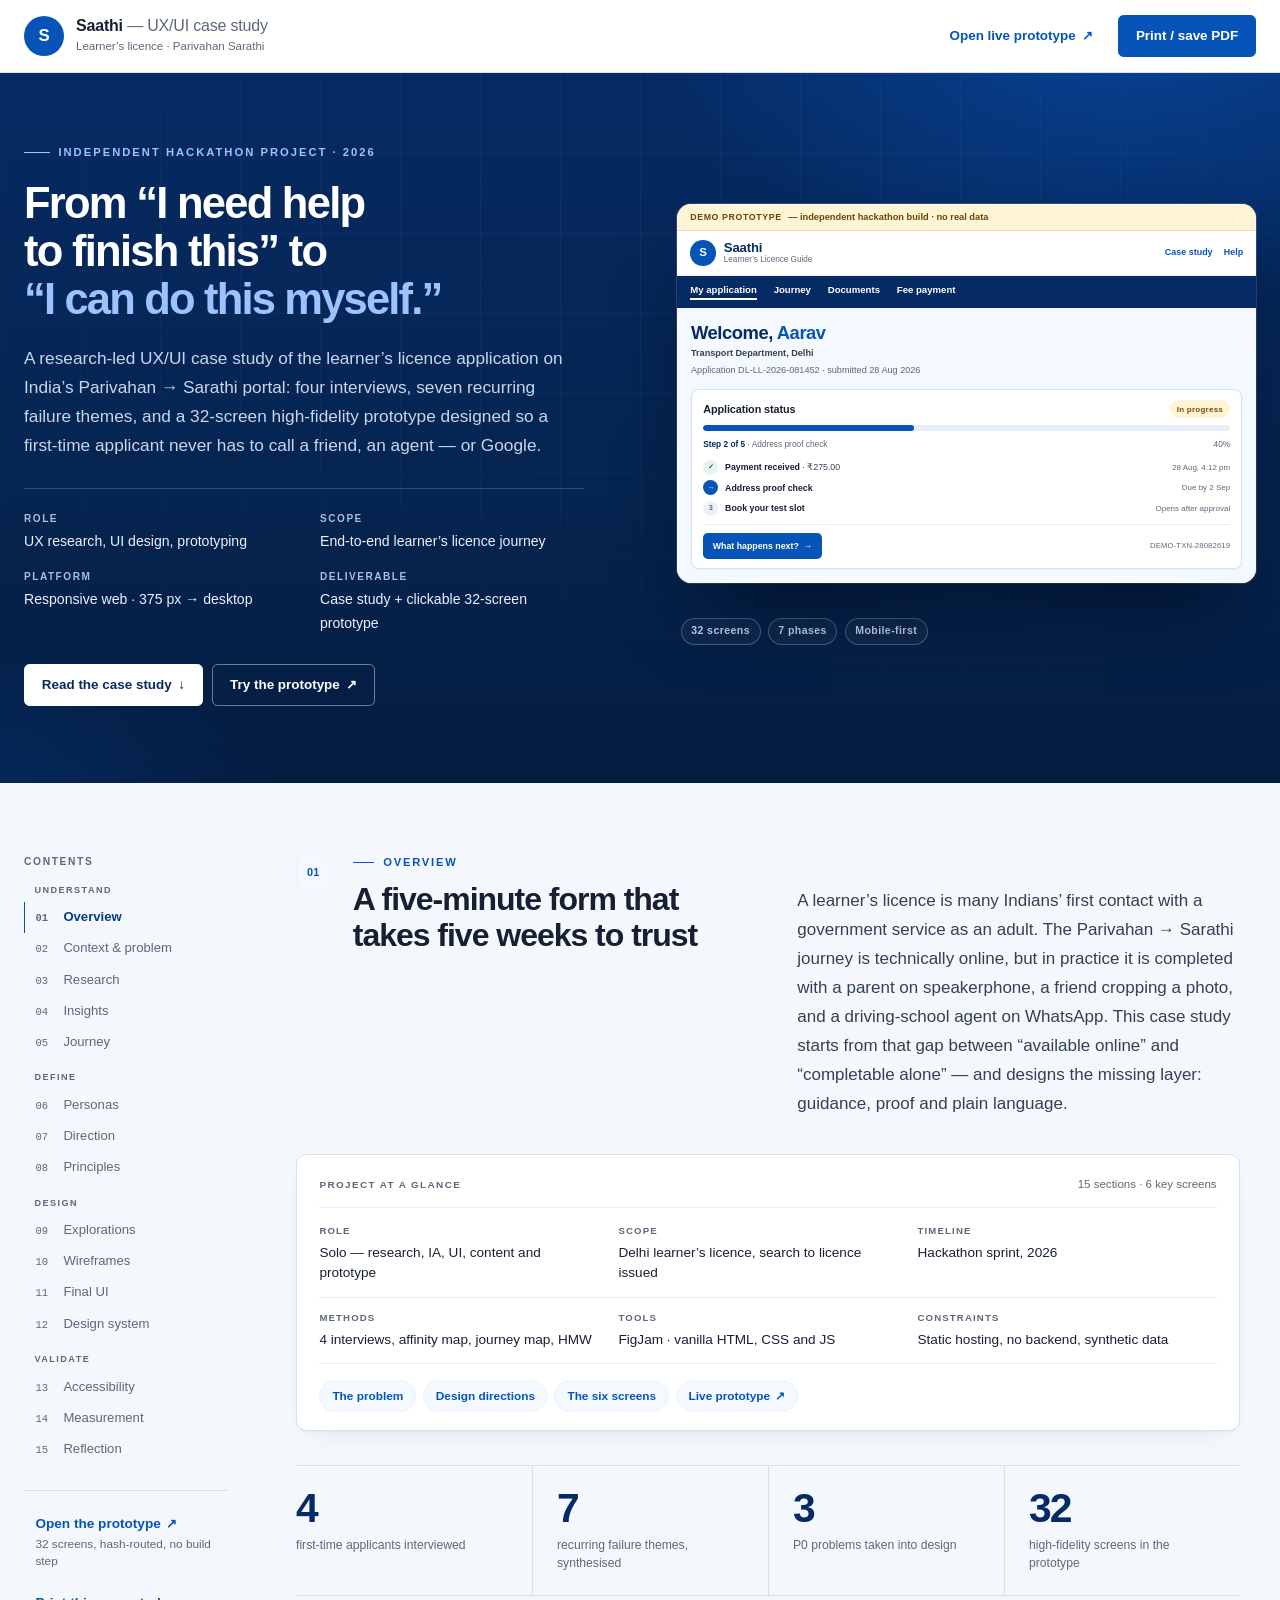
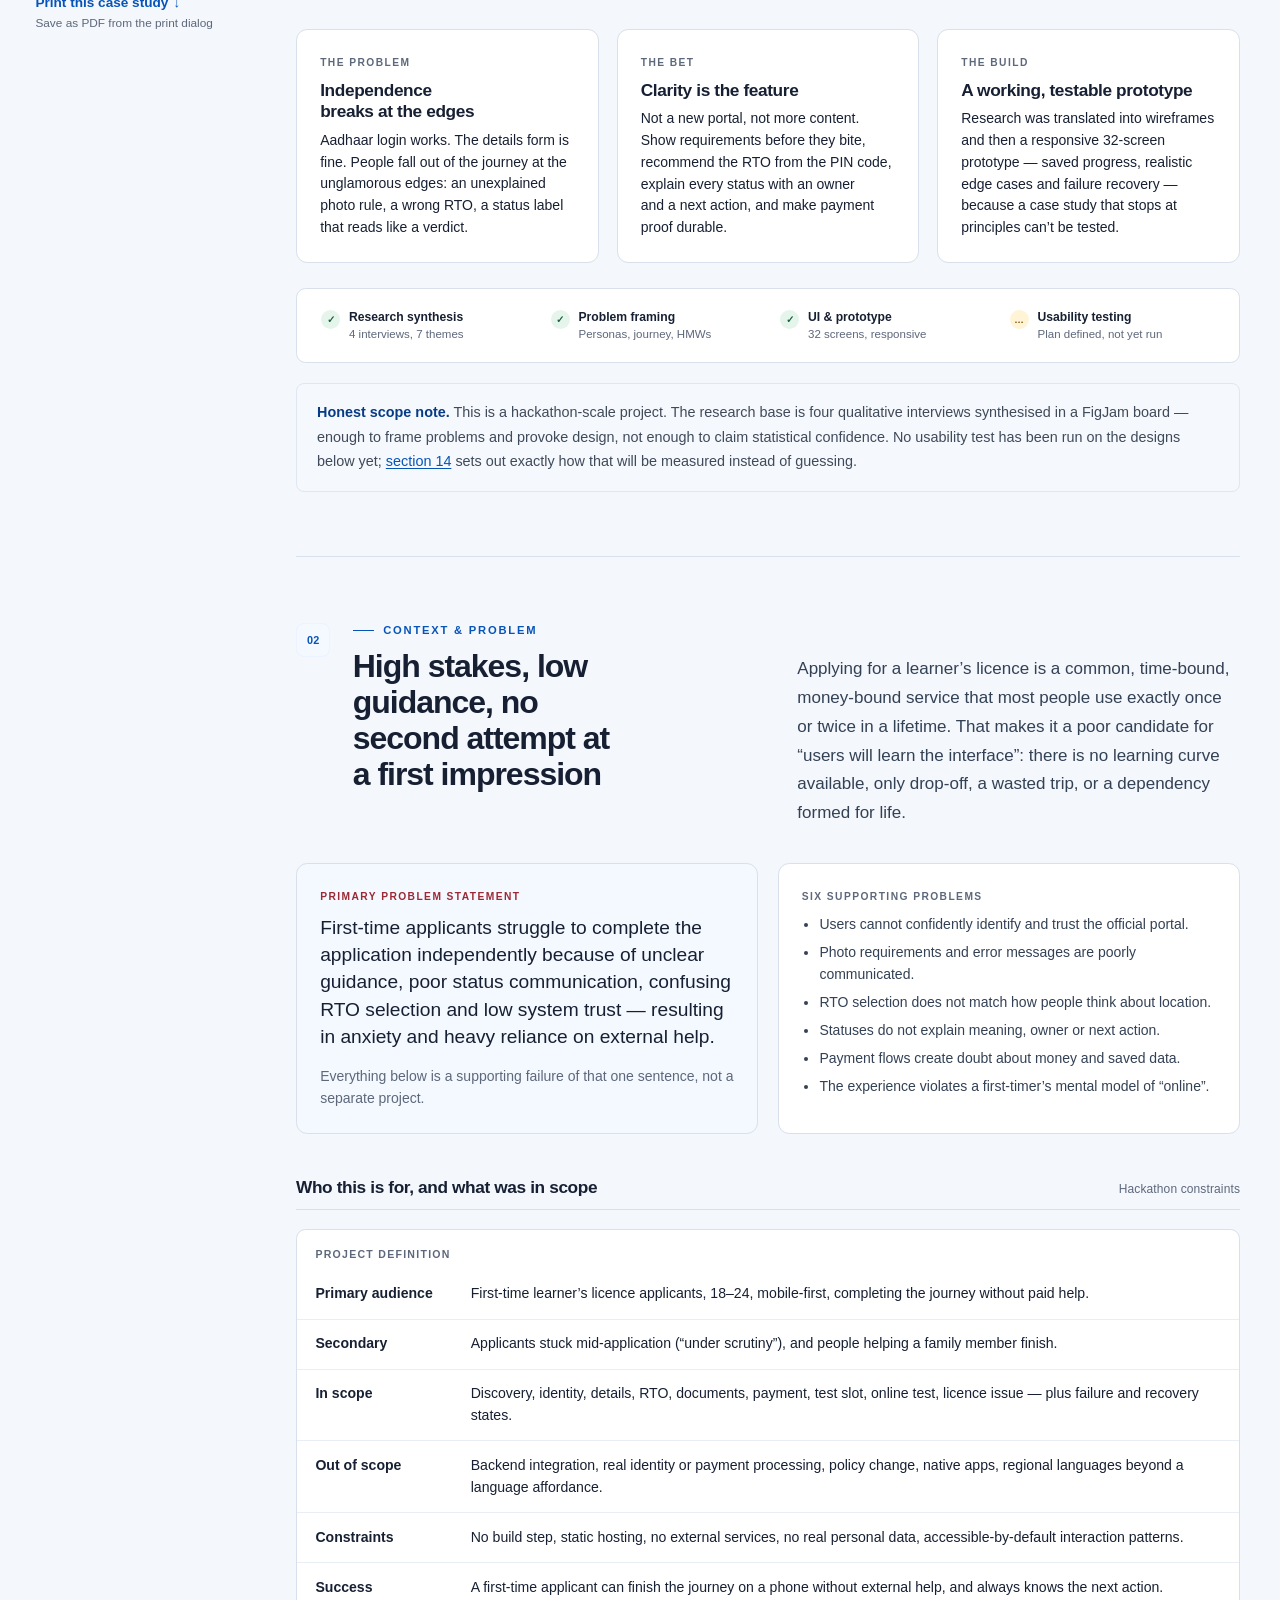
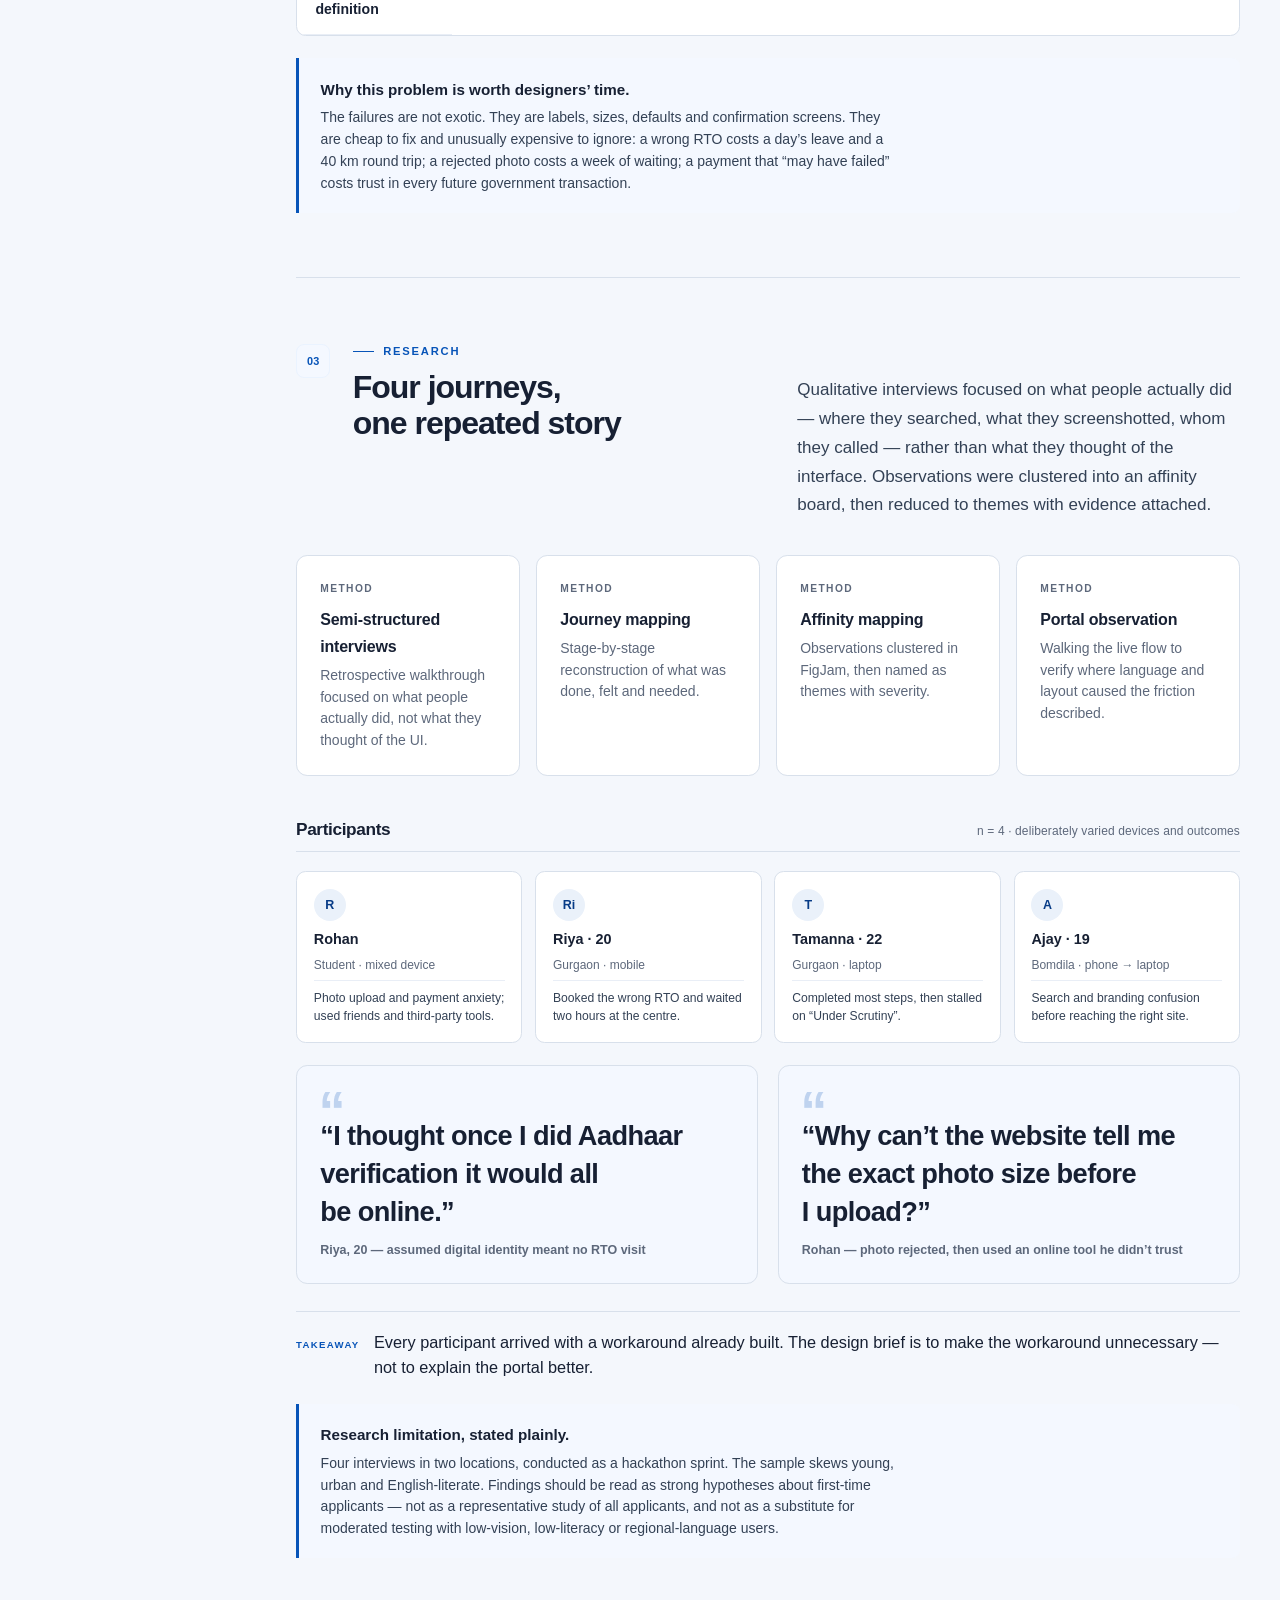
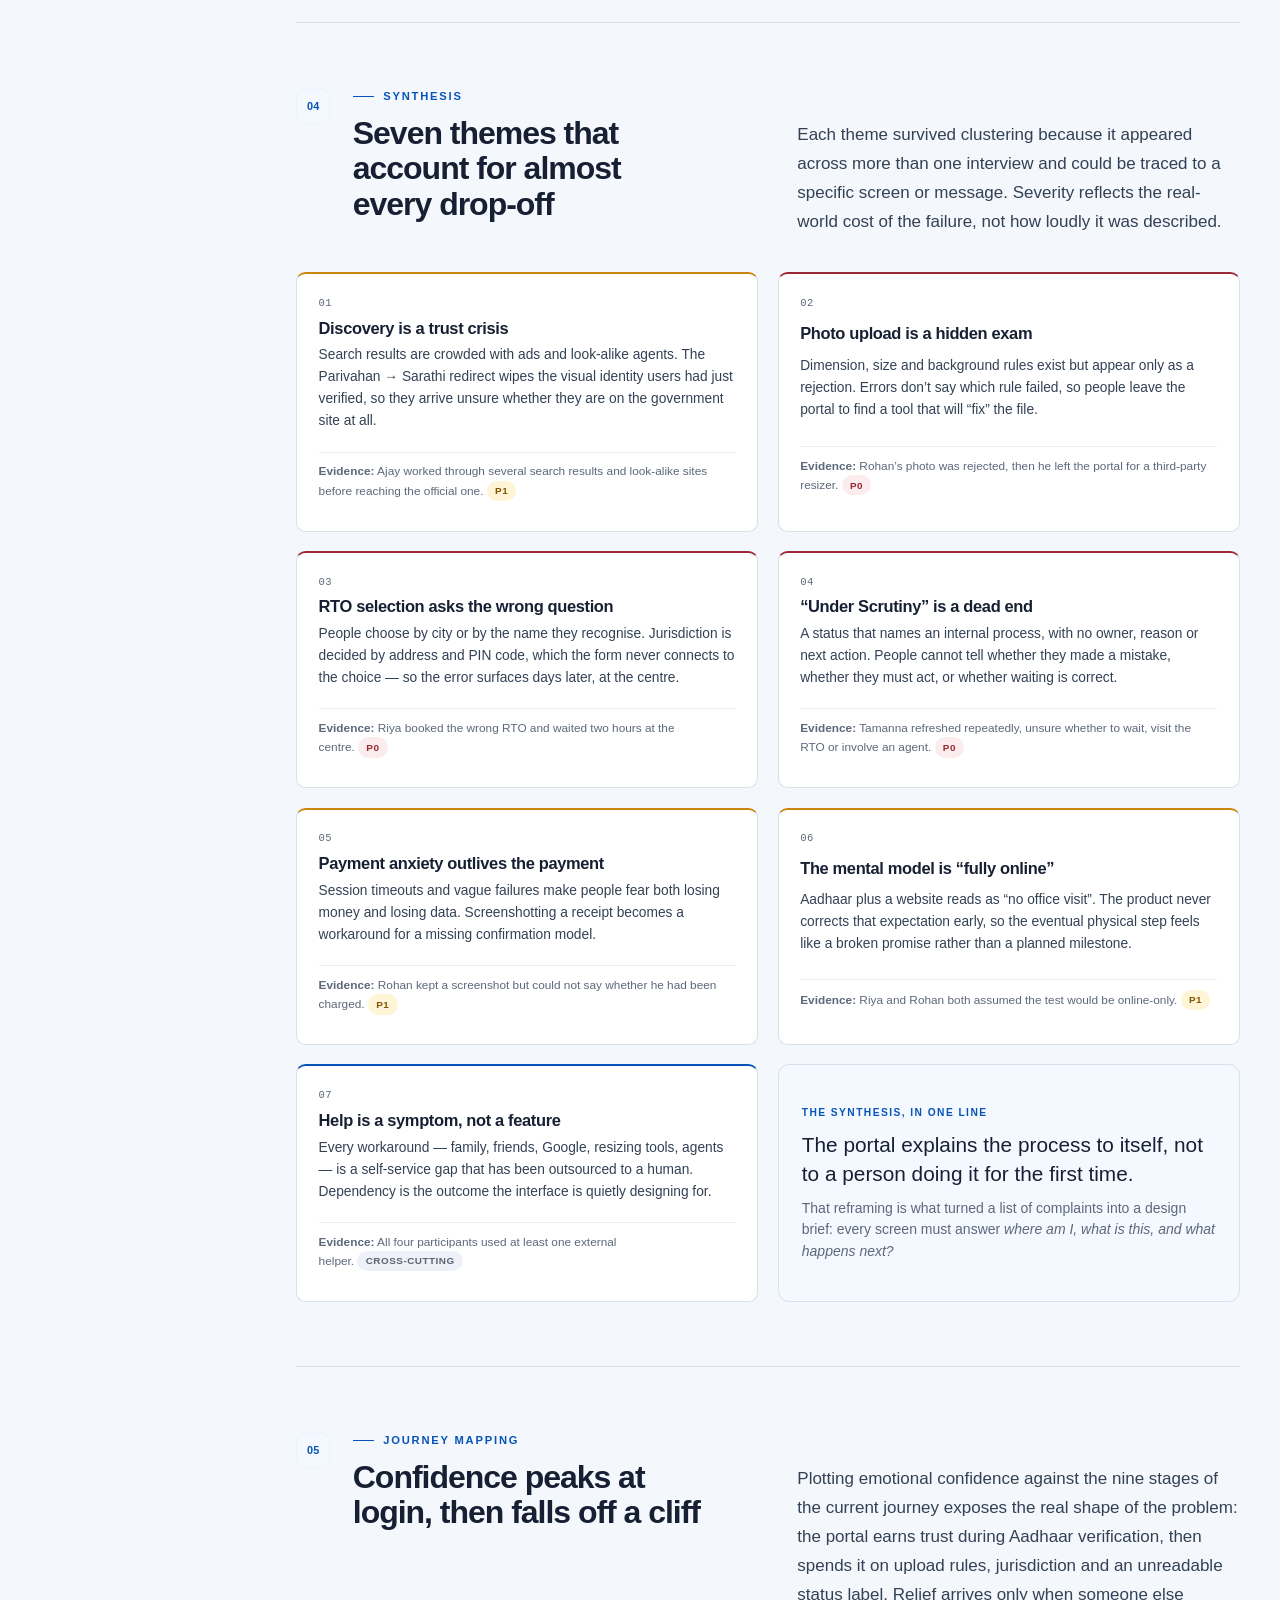
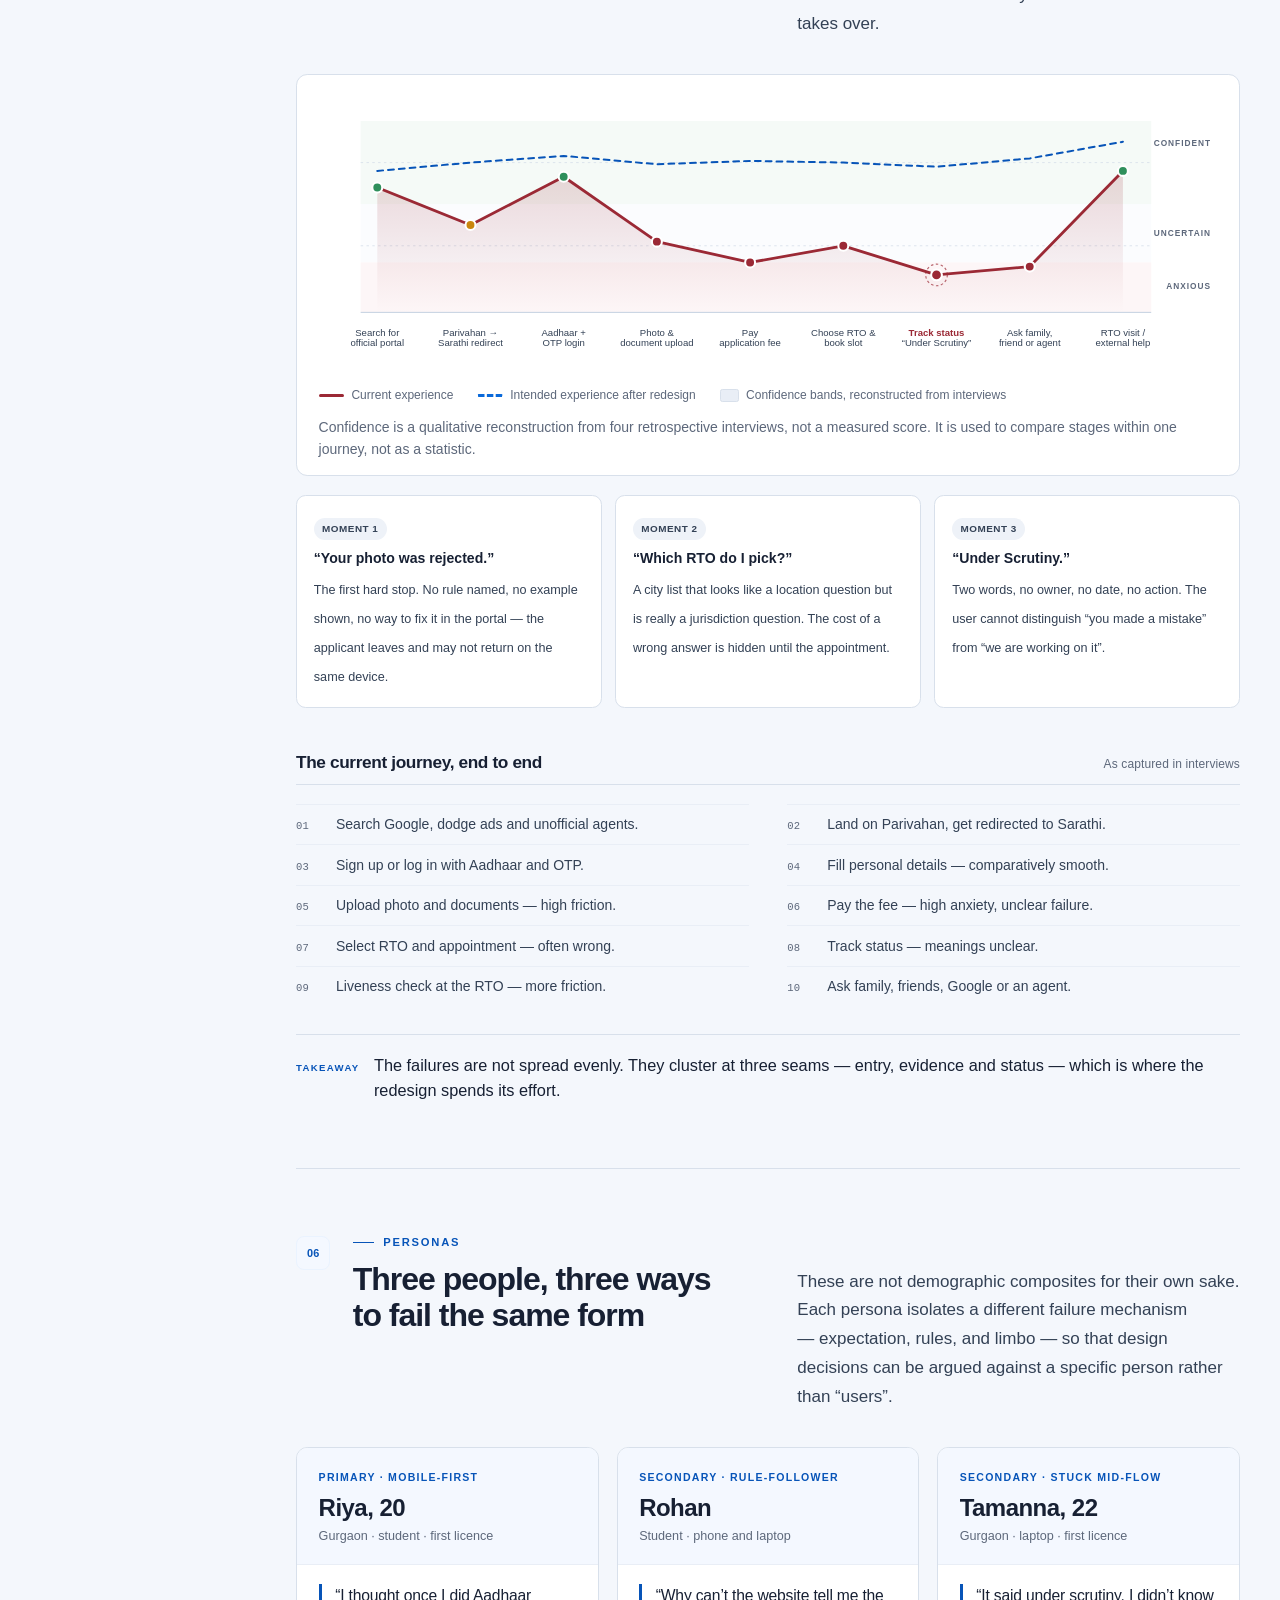
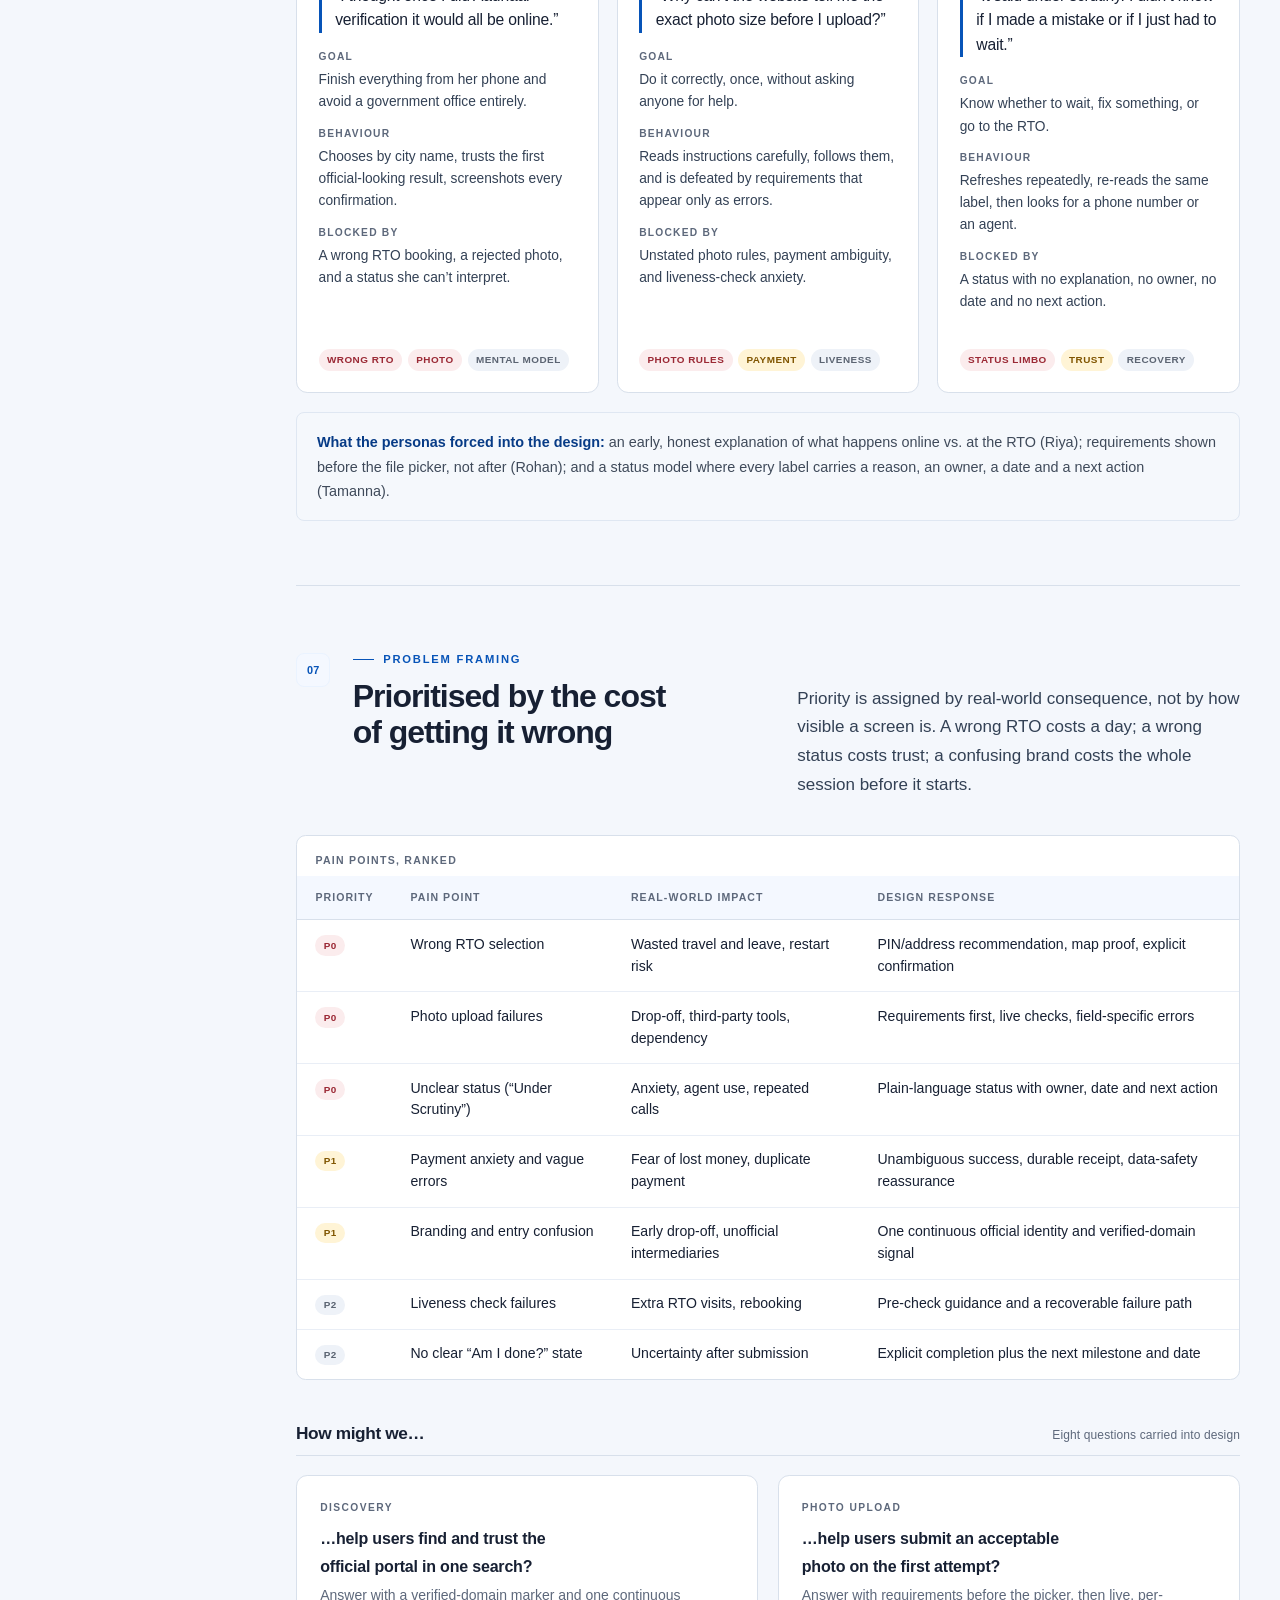
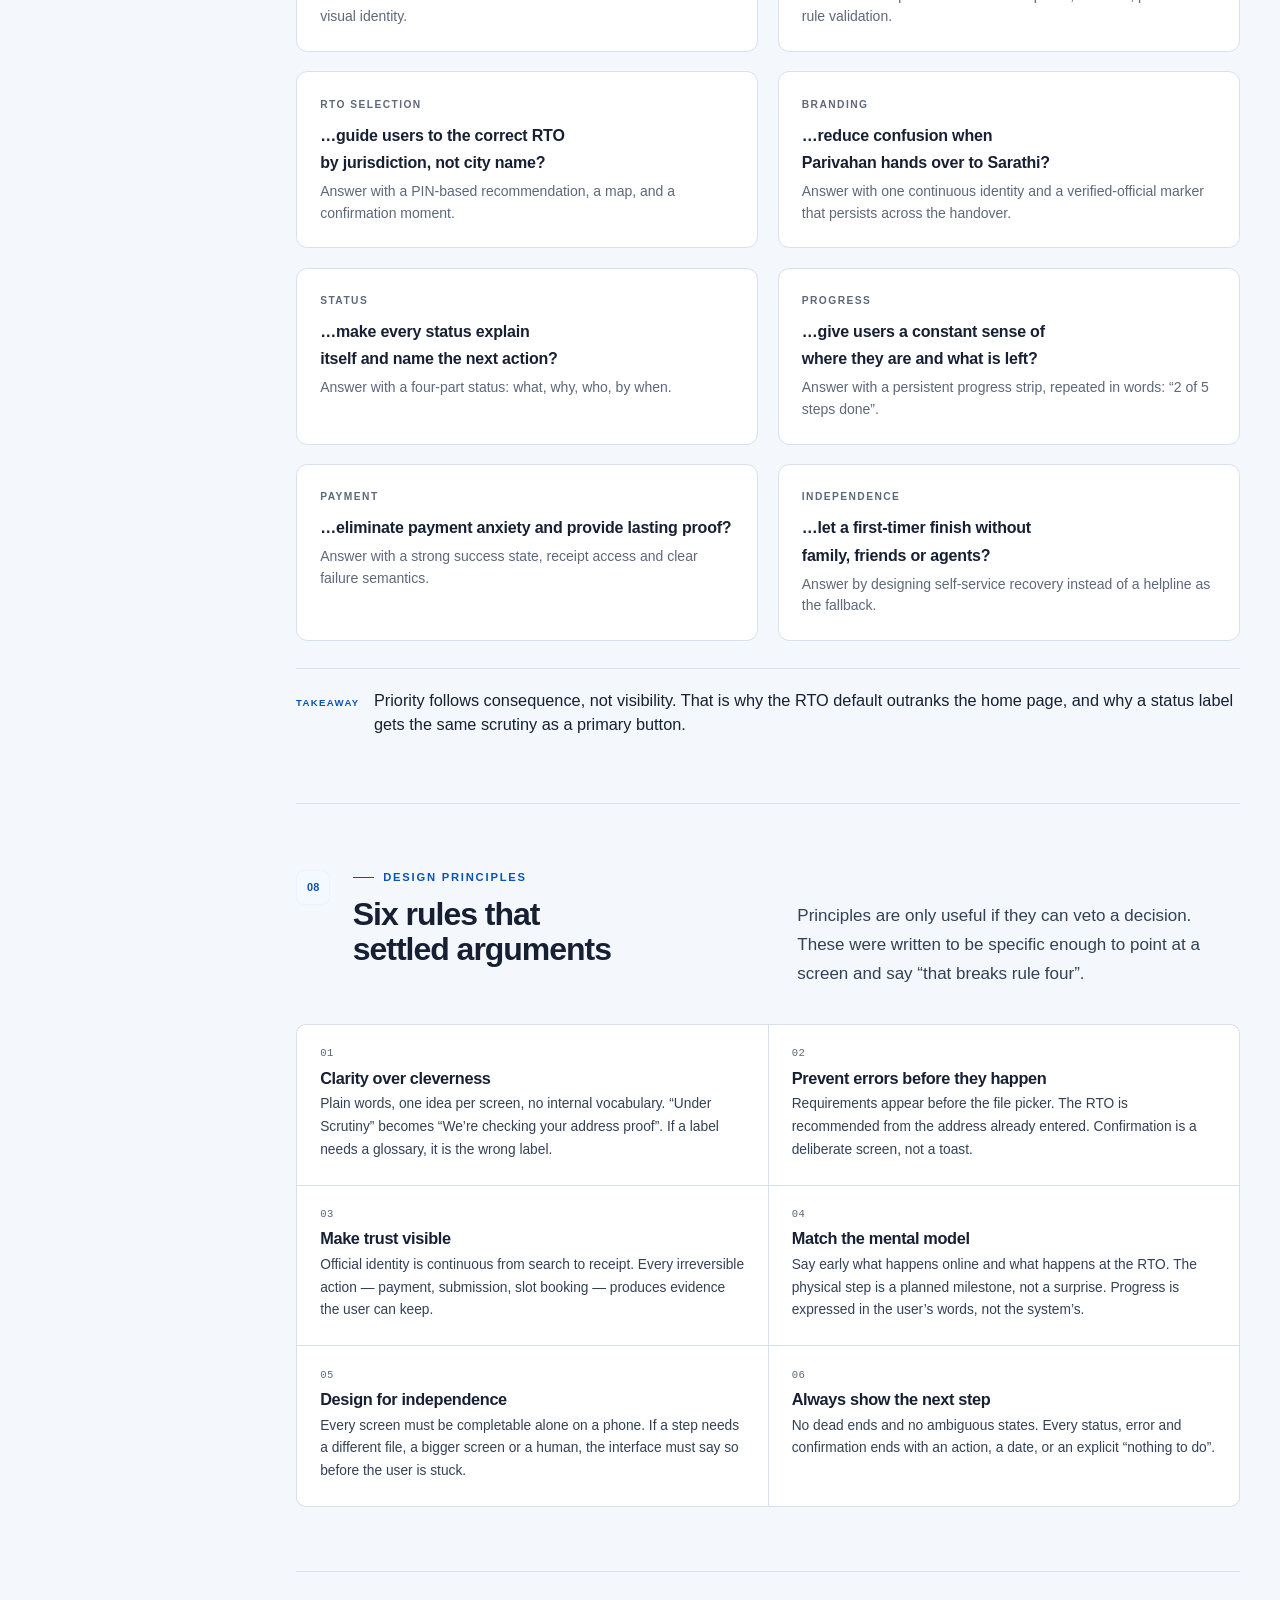
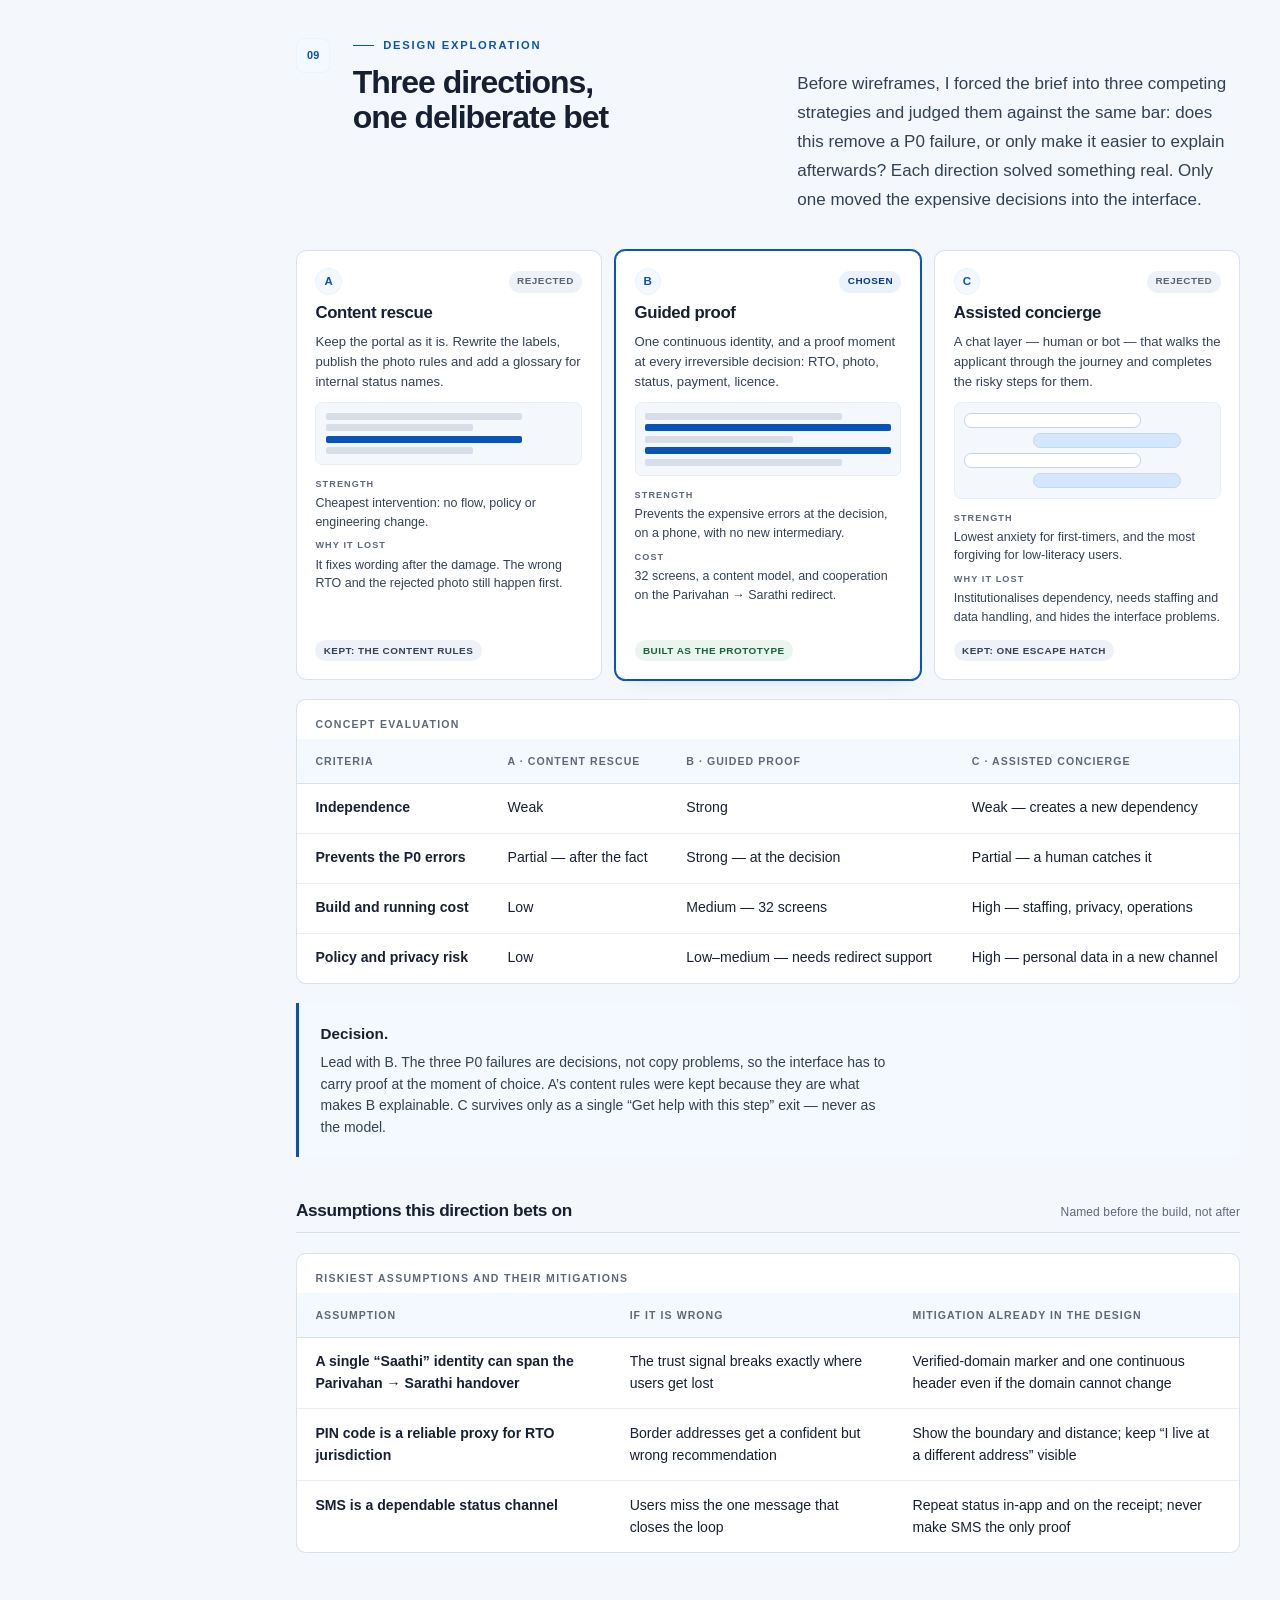
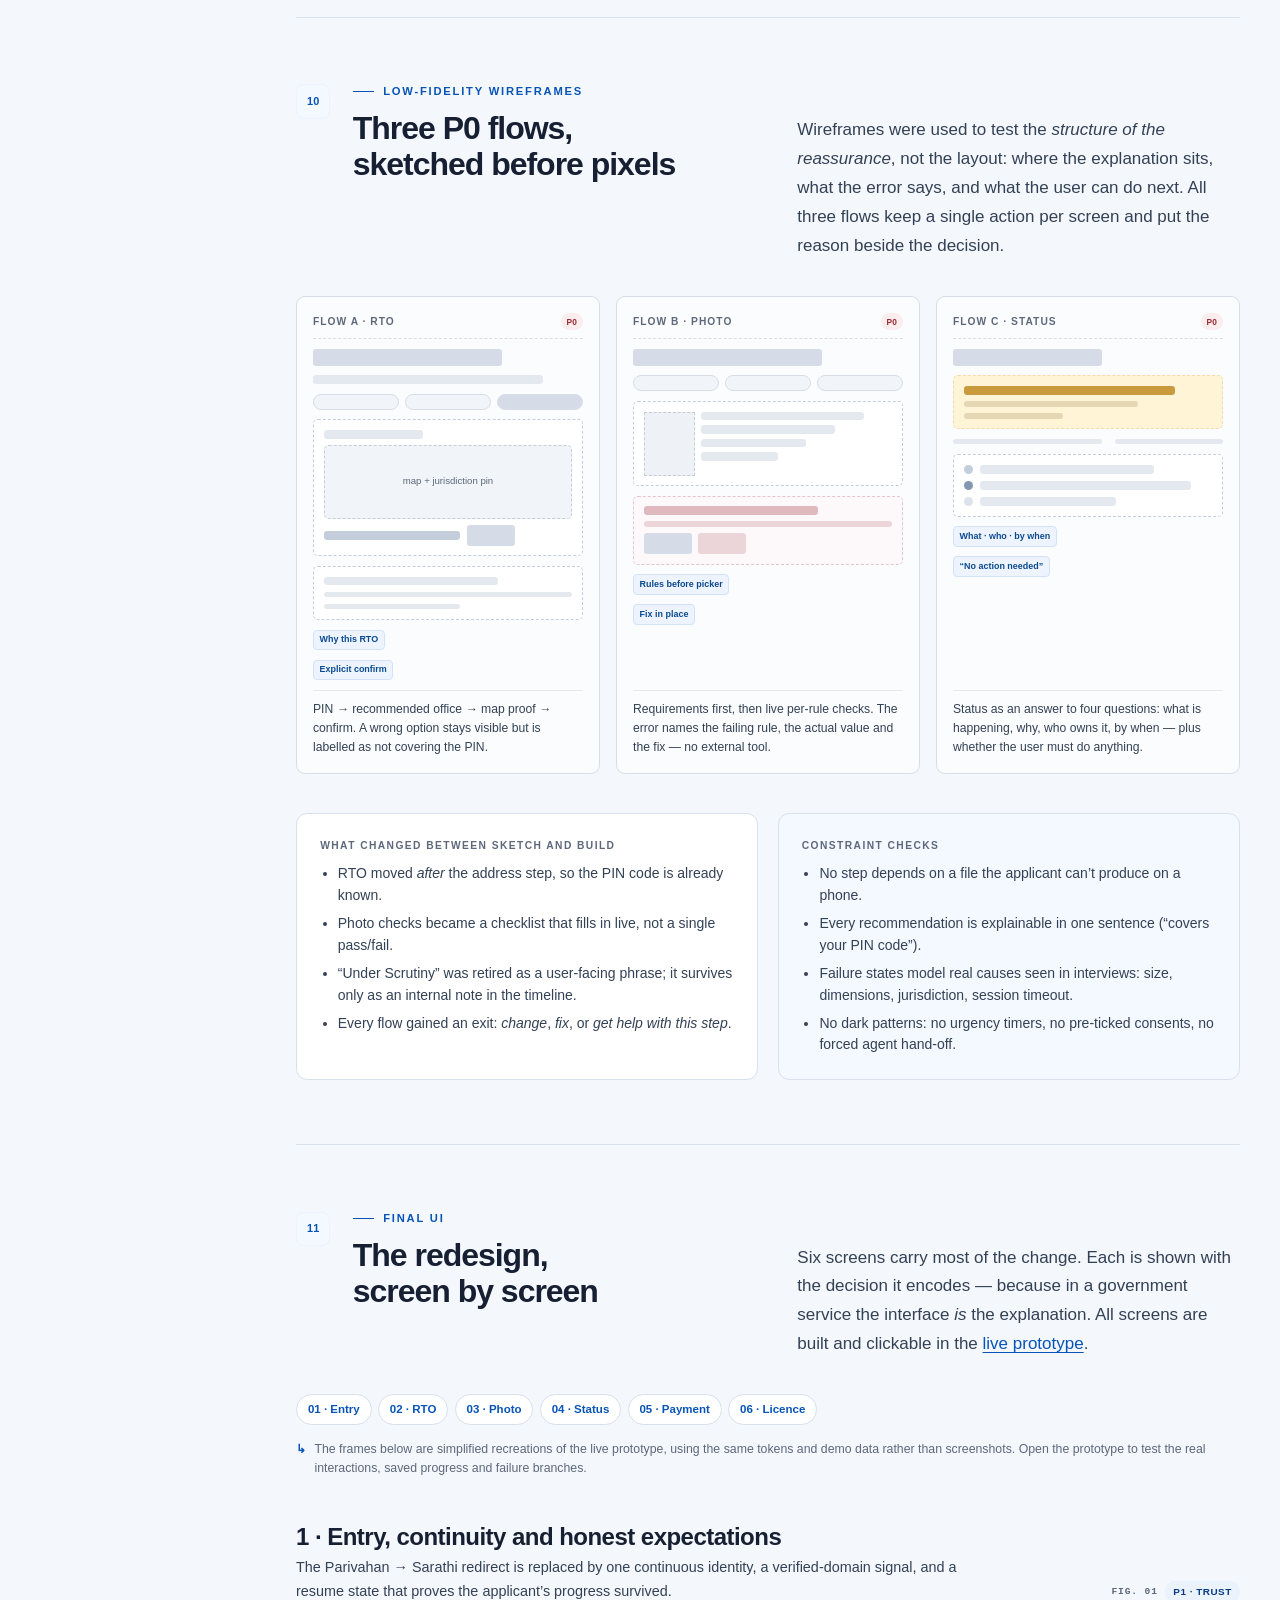
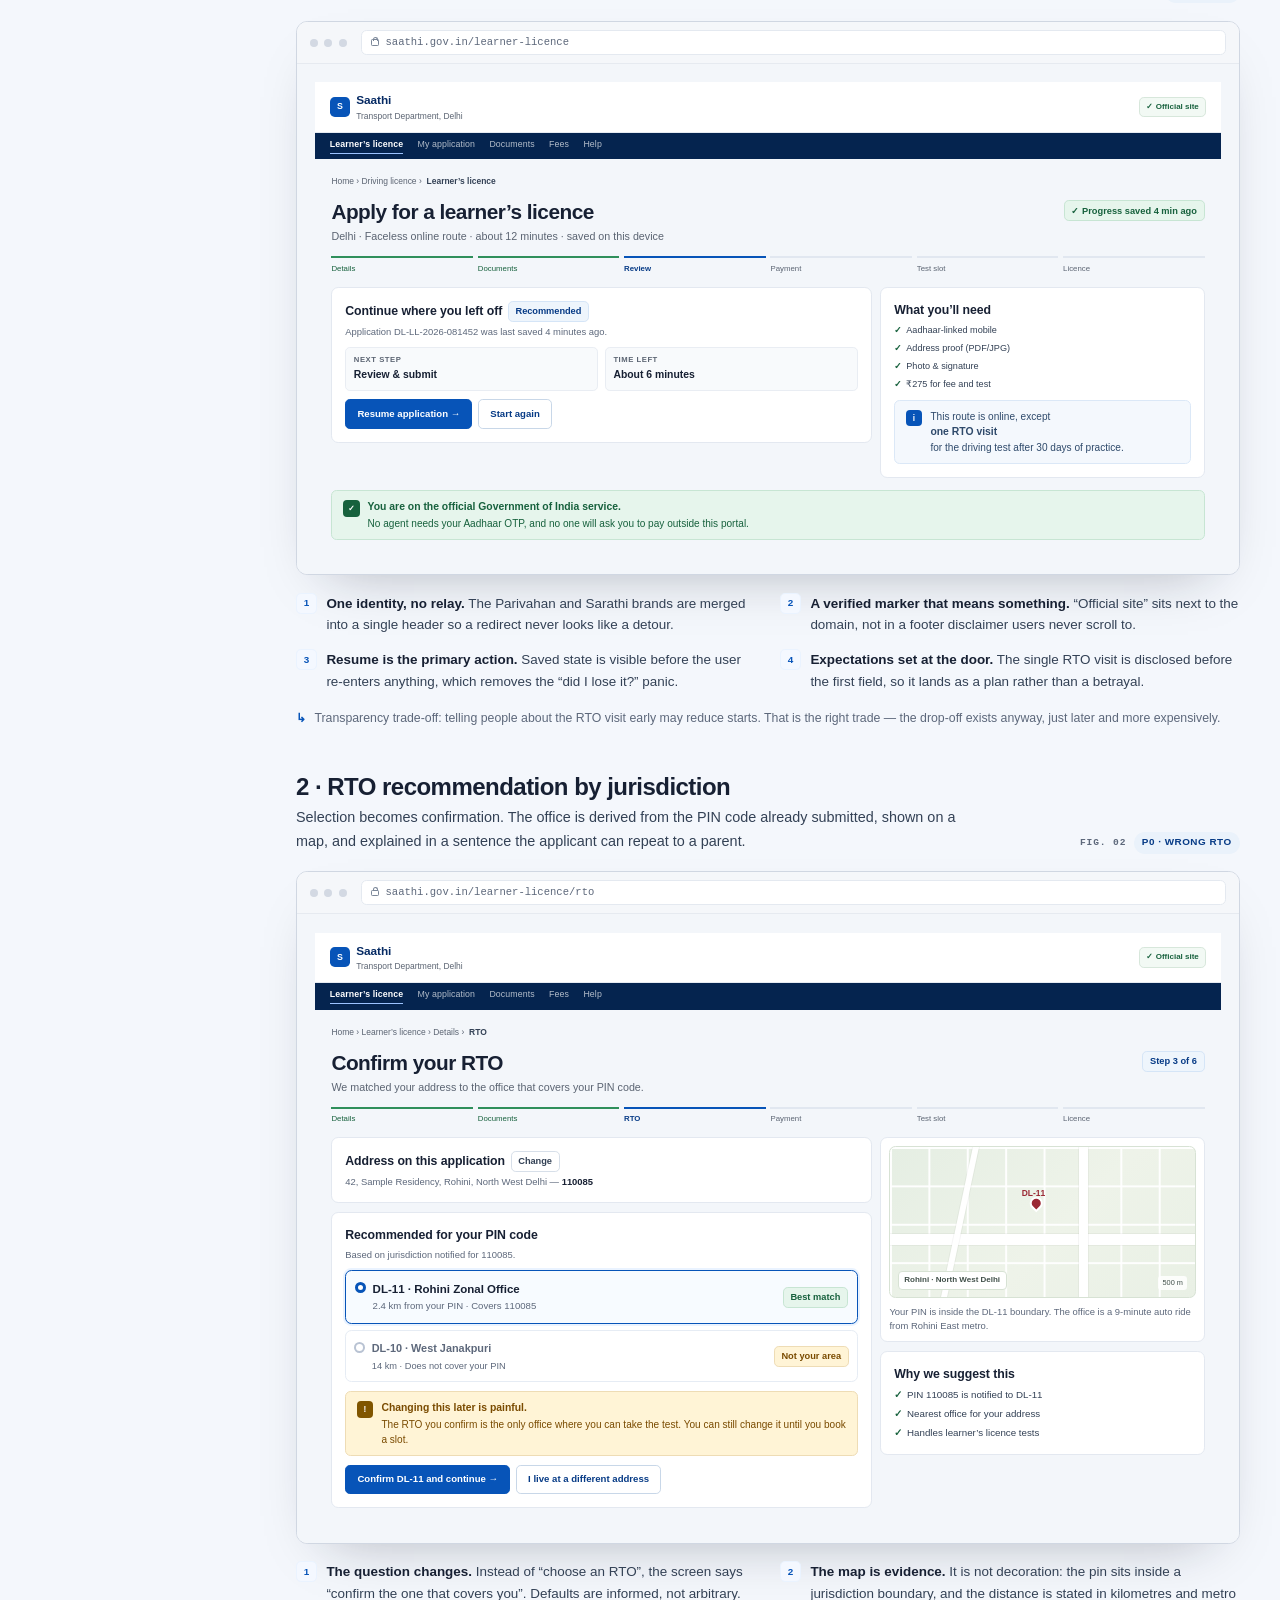
==== commit be32e751: "Raise the case study to senior-portfolio depth - Add a project-at-a-glance card and a three-act tabl" ====
--- a/case-study.html
+++ b/case-study.html
@@ -35,7 +35,7 @@
       <div class="wrap hero-grid">
         <div>
           <p class="eyebrow">Independent hackathon project · 2026</p>
-          <h1 id="hero-title">From “I need help<br>to finish this” to<br><em>“I can do this myself.”</em></h1>
+          <h1 id="hero-title">From “I need help <br>to finish this” to <br><em>“I can do this myself.”</em></h1>
           <p class="hero-sub">A research-led UX/UI case study of the learner’s licence application on India’s Parivahan → Sarathi portal: four interviews, seven recurring failure themes, and a 32-screen high-fidelity prototype designed so a first-time applicant never has to call a friend, an agent — or Google.</p>
           <dl class="hero-meta">
             <div><dt>Role</dt><dd>UX research, UI design, prototyping</dd></div>
@@ -90,20 +90,25 @@
       <aside class="toc" aria-label="Case study contents">
         <p class="toc-label">Contents</p>
         <ol>
+          <li class="toc-group" role="presentation" aria-hidden="true">Understand</li>
           <li><a href="#overview"><span class="n">01</span> Overview</a></li>
           <li><a href="#context"><span class="n">02</span> Context &amp; problem</a></li>
           <li><a href="#research"><span class="n">03</span> Research</a></li>
           <li><a href="#insights"><span class="n">04</span> Insights</a></li>
           <li><a href="#journey"><span class="n">05</span> Journey</a></li>
+          <li class="toc-group" role="presentation" aria-hidden="true">Define</li>
           <li><a href="#personas"><span class="n">06</span> Personas</a></li>
           <li><a href="#direction"><span class="n">07</span> Direction</a></li>
           <li><a href="#principles"><span class="n">08</span> Principles</a></li>
-          <li><a href="#wireframes"><span class="n">09</span> Wireframes</a></li>
-          <li><a href="#ui"><span class="n">10</span> Final UI</a></li>
-          <li><a href="#system"><span class="n">11</span> Design system</a></li>
-          <li><a href="#accessibility"><span class="n">12</span> Accessibility</a></li>
-          <li><a href="#measurement"><span class="n">13</span> Measurement</a></li>
-          <li><a href="#reflection"><span class="n">14</span> Reflection</a></li>
+          <li class="toc-group" role="presentation" aria-hidden="true">Design</li>
+          <li><a href="#explorations"><span class="n">09</span> Explorations</a></li>
+          <li><a href="#wireframes"><span class="n">10</span> Wireframes</a></li>
+          <li><a href="#ui"><span class="n">11</span> Final UI</a></li>
+          <li><a href="#system"><span class="n">12</span> Design system</a></li>
+          <li class="toc-group" role="presentation" aria-hidden="true">Validate</li>
+          <li><a href="#accessibility"><span class="n">13</span> Accessibility</a></li>
+          <li><a href="#measurement"><span class="n">14</span> Measurement</a></li>
+          <li><a href="#reflection"><span class="n">15</span> Reflection</a></li>
         </ol>
         <div class="toc-cta">
           <a href="index.html">Open the prototype <span aria-hidden="true">↗</span><span>32 screens, hash-routed, no build step</span></a>
@@ -123,6 +128,27 @@
             </div>
           </div>
 
+          <div class="glance">
+            <div class="glance-head">
+              <p class="kicker">Project at a glance</p>
+              <span class="glance-meta">15 sections · 6 key screens</span>
+            </div>
+            <dl class="glance-facts">
+              <div><dt>Role</dt><dd>Solo — research, IA, UI, content and prototype</dd></div>
+              <div><dt>Scope</dt><dd>Delhi learner’s licence, search to licence issued</dd></div>
+              <div><dt>Timeline</dt><dd>Hackathon sprint, 2026</dd></div>
+              <div><dt>Methods</dt><dd>4 interviews, affinity map, journey map, HMW</dd></div>
+              <div><dt>Tools</dt><dd>FigJam · vanilla HTML, CSS and JS</dd></div>
+              <div><dt>Constraints</dt><dd>Static hosting, no backend, synthetic data</dd></div>
+            </dl>
+            <div class="glance-links">
+              <a href="#context">The problem</a>
+              <a href="#explorations">Design directions</a>
+              <a href="#ui">The six screens</a>
+              <a href="index.html">Live prototype <span aria-hidden="true">↗</span></a>
+            </div>
+          </div>
+
           <div class="stats" role="list">
             <div class="stat" role="listitem"><b>4</b><span>first-time applicants interviewed</span></div>
             <div class="stat" role="listitem"><b>7</b><span>recurring failure themes, synthesised</span></div>
@@ -156,7 +182,7 @@
           </div>
 
           <div class="note" style="margin-top:1.2rem">
-            <strong>Honest scope note.</strong> This is a hackathon-scale project. The research base is four qualitative interviews synthesised in a FigJam board — enough to frame problems and provoke design, not enough to claim statistical confidence. No usability test has been run on the designs below yet; <a href="#measurement">section 13</a> sets out exactly how that will be measured instead of guessing.
+            <strong>Honest scope note.</strong> This is a hackathon-scale project. The research base is four qualitative interviews synthesised in a FigJam board — enough to frame problems and provoke design, not enough to claim statistical confidence. No usability test has been run on the designs below yet; <a href="#measurement">section 14</a> sets out exactly how that will be measured instead of guessing.
           </div>
         </section>
 
@@ -268,6 +294,7 @@
             </figure>
           </div>
 
+          <p class="takeaway"><span>Takeaway</span> Every participant arrived with a workaround already built. The design brief is to make the workaround unnecessary — not to explain the portal better.</p>
           <div class="callout" style="margin-top:1.4rem">
             <strong>Research limitation, stated plainly.</strong>
             <p class="small" style="margin-bottom:0">Four interviews in two locations, conducted as a hackathon sprint. The sample skews young, urban and English-literate. Findings should be read as strong hypotheses about first-time applicants — not as a representative study of all applicants, and not as a substitute for moderated testing with low-vision, low-literacy or regional-language users.</p>
@@ -450,6 +477,7 @@
             <li>Liveness check at the RTO — more friction.</li>
             <li>Ask family, friends, Google or an agent.</li>
           </ol>
+          <p class="takeaway"><span>Takeaway</span> The failures are not spread evenly. They cluster at three seams — entry, evidence and status — which is where the redesign spends its effort.</p>
         </section>
 
         <!-- ============================ 06 PERSONAS ============================ -->
@@ -582,6 +610,7 @@
             <div class="card card-flat"><p class="kicker">Payment</p><h4>…eliminate payment anxiety and provide lasting proof?</h4><p class="small muted" style="margin-bottom:0">Answer with a strong success state, receipt access and clear failure semantics.</p></div>
             <div class="card card-flat"><p class="kicker">Independence</p><h4>…let a first-timer finish without family, friends or agents?</h4><p class="small muted" style="margin-bottom:0">Answer by designing self-service recovery instead of a helpline as the fallback.</p></div>
           </div>
+          <p class="takeaway"><span>Takeaway</span> Priority follows consequence, not visibility. That is why the RTO default outranks the home page, and why a status label gets the same scrutiny as a primary button.</p>
         </section>
 
         <!-- ============================ 08 PRINCIPLES ============================ -->
@@ -623,10 +652,95 @@
           </div>
         </section>
 
-        <!-- ============================ 09 WIREFRAMES ============================ -->
+        <!-- ============================ 09 EXPLORATIONS ============================ -->
+        <section class="cs-section" id="explorations" aria-labelledby="explorations-title">
+          <div class="section-head">
+            <span class="section-num" aria-hidden="true">09</span>
+            <div>
+              <p class="eyebrow">Design exploration</p>
+              <h2 id="explorations-title">Three directions, one deliberate bet</h2>
+              <p>Before wireframes, I forced the brief into three competing strategies and judged them against the same bar: does this remove a P0 failure, or only make it easier to explain afterwards? Each direction solved something real. Only one moved the expensive decisions into the interface.</p>
+            </div>
+          </div>
+
+          <div class="concepts">
+            <article class="concept">
+              <div class="concept-head"><span class="concept-letter" aria-hidden="true">A</span><span class="tag tag-p2">Rejected</span></div>
+              <h3>Content rescue</h3>
+              <p>Keep the portal as it is. Rewrite the labels, publish the photo rules and add a glossary for internal status names.</p>
+              <div class="concept-wire" aria-hidden="true"><i class="w80"></i><i class="w60"></i><i class="hl w80"></i><i class="w60"></i></div>
+              <dl>
+                <div><dt>Strength</dt><dd>Cheapest intervention: no flow, policy or engineering change.</dd></div>
+                <div><dt>Why it lost</dt><dd>It fixes wording after the damage. The wrong RTO and the rejected photo still happen first.</dd></div>
+              </dl>
+              <p class="concept-verdict"><span class="tag tag-neutral">Kept: the content rules</span></p>
+            </article>
+
+            <article class="concept chosen">
+              <div class="concept-head"><span class="concept-letter" aria-hidden="true">B</span><span class="tag tag-ui">Chosen</span></div>
+              <h3>Guided proof</h3>
+              <p>One continuous identity, and a proof moment at every irreversible decision: RTO, photo, status, payment, licence.</p>
+              <div class="concept-wire" aria-hidden="true"><i class="w80"></i><i class="hl"></i><i class="w60"></i><i class="hl"></i><i class="w80"></i></div>
+              <dl>
+                <div><dt>Strength</dt><dd>Prevents the expensive errors at the decision, on a phone, with no new intermediary.</dd></div>
+                <div><dt>Cost</dt><dd>32 screens, a content model, and cooperation on the Parivahan → Sarathi redirect.</dd></div>
+              </dl>
+              <p class="concept-verdict"><span class="tag tag-ok">Built as the prototype</span></p>
+            </article>
+
+            <article class="concept">
+              <div class="concept-head"><span class="concept-letter" aria-hidden="true">C</span><span class="tag tag-p2">Rejected</span></div>
+              <h3>Assisted concierge</h3>
+              <p>A chat layer — human or bot — that walks the applicant through the journey and completes the risky steps for them.</p>
+              <div class="concept-wire" aria-hidden="true"><div class="bubble"></div><div class="bubble me"></div><div class="bubble"></div><div class="bubble me"></div></div>
+              <dl>
+                <div><dt>Strength</dt><dd>Lowest anxiety for first-timers, and the most forgiving for low-literacy users.</dd></div>
+                <div><dt>Why it lost</dt><dd>Institutionalises dependency, needs staffing and data handling, and hides the interface problems.</dd></div>
+              </dl>
+              <p class="concept-verdict"><span class="tag tag-neutral">Kept: one escape hatch</span></p>
+            </article>
+          </div>
+
+          <div class="table-scroll concept-matrix" tabindex="0">
+            <table class="cs-table">
+              <caption>Concept evaluation</caption>
+              <thead>
+                <tr><th scope="col">Criteria</th><th scope="col">A · Content rescue</th><th scope="col">B · Guided proof</th><th scope="col">C · Assisted concierge</th></tr>
+              </thead>
+              <tbody>
+                <tr><td>Independence</td><td>Weak</td><td>Strong</td><td>Weak — creates a new dependency</td></tr>
+                <tr><td>Prevents the P0 errors</td><td>Partial — after the fact</td><td>Strong — at the decision</td><td>Partial — a human catches it</td></tr>
+                <tr><td>Build and running cost</td><td>Low</td><td>Medium — 32 screens</td><td>High — staffing, privacy, operations</td></tr>
+                <tr><td>Policy and privacy risk</td><td>Low</td><td>Low–medium — needs redirect support</td><td>High — personal data in a new channel</td></tr>
+              </tbody>
+            </table>
+          </div>
+
+          <div class="callout concept-decision">
+            <strong>Decision.</strong>
+            <p class="small">Lead with B. The three P0 failures are decisions, not copy problems, so the interface has to carry proof at the moment of choice. A’s content rules were kept because they are what makes B explainable. C survives only as a single “Get help with this step” exit — never as the model.</p>
+          </div>
+
+          <div class="rule-title"><h3>Assumptions this direction bets on</h3><span>Named before the build, not after</span></div>
+          <div class="table-scroll" tabindex="0">
+            <table class="cs-table">
+              <caption>Riskiest assumptions and their mitigations</caption>
+              <thead>
+                <tr><th scope="col">Assumption</th><th scope="col">If it is wrong</th><th scope="col">Mitigation already in the design</th></tr>
+              </thead>
+              <tbody>
+                <tr><td>A single “Saathi” identity can span the Parivahan → Sarathi handover</td><td>The trust signal breaks exactly where users get lost</td><td>Verified-domain marker and one continuous header even if the domain cannot change</td></tr>
+                <tr><td>PIN code is a reliable proxy for RTO jurisdiction</td><td>Border addresses get a confident but wrong recommendation</td><td>Show the boundary and distance; keep “I live at a different address” visible</td></tr>
+                <tr><td>SMS is a dependable status channel</td><td>Users miss the one message that closes the loop</td><td>Repeat status in-app and on the receipt; never make SMS the only proof</td></tr>
+              </tbody>
+            </table>
+          </div>
+        </section>
+
+        <!-- ============================ 10 WIREFRAMES ============================ -->
         <section class="cs-section" id="wireframes" aria-labelledby="wireframes-title">
           <div class="section-head">
-            <span class="section-num" aria-hidden="true">09</span>
+            <span class="section-num" aria-hidden="true">10</span>
             <div>
               <p class="eyebrow">Low-fidelity wireframes</p>
               <h2 id="wireframes-title">Three P0 flows, sketched before pixels</h2>
@@ -721,26 +835,34 @@
           </div>
         </section>
 
-        <!-- ============================ 10 FINAL UI ============================ -->
+        <!-- ============================ 11 FINAL UI ============================ -->
         <section class="cs-section" id="ui" aria-labelledby="ui-title">
           <div class="section-head">
-            <span class="section-num" aria-hidden="true">10</span>
+            <span class="section-num" aria-hidden="true">11</span>
             <div>
               <p class="eyebrow">Final UI</p>
               <h2 id="ui-title">The redesign, screen by screen</h2>
               <p>Six screens carry most of the change. Each is shown with the decision it encodes — because in a government service the interface <em>is</em> the explanation. All screens are built and clickable in the <a href="index.html">live prototype</a>.</p>
             </div>
           </div>
-          <p class="screen-note" style="margin-top:-.6rem;margin-bottom:1.6rem">The frames below are simplified recreations of the live prototype, using the same tokens and demo data rather than screenshots. Open the prototype to test the real interactions, saved progress and failure branches.</p>
+          <nav class="screen-index" aria-label="Jump to one of the six screens">
+            <a href="#fig-01">01 · Entry</a>
+            <a href="#fig-02">02 · RTO</a>
+            <a href="#fig-03">03 · Photo</a>
+            <a href="#fig-04">04 · Status</a>
+            <a href="#fig-05">05 · Payment</a>
+            <a href="#fig-06">06 · Licence</a>
+          </nav>
+          <p class="screen-note" style="margin-top:.95rem;margin-bottom:1.6rem">The frames below are simplified recreations of the live prototype, using the same tokens and demo data rather than screenshots. Open the prototype to test the real interactions, saved progress and failure branches.</p>
 
           <!-- Screen 1 -->
-          <div class="screen-block">
+          <div class="screen-block" id="fig-01">
             <div class="screen-head">
               <div>
                 <h3>1 · Entry, continuity and honest expectations</h3>
                 <p>The Parivahan → Sarathi redirect is replaced by one continuous identity, a verified-domain signal, and a resume state that proves the applicant’s progress survived.</p>
               </div>
-              <span class="tag tag-ui">P1 · trust</span>
+              <div class="screen-labels"><span class="fig-no">Fig. 01</span><span class="tag tag-ui">P1 · trust</span></div>
             </div>
 
             <div class="frame">
@@ -809,13 +931,13 @@
           </div>
 
           <!-- Screen 2 -->
-          <div class="screen-block">
+          <div class="screen-block" id="fig-02">
             <div class="screen-head">
               <div>
                 <h3>2 · RTO recommendation by jurisdiction</h3>
                 <p>Selection becomes confirmation. The office is derived from the PIN code already submitted, shown on a map, and explained in a sentence the applicant can repeat to a parent.</p>
               </div>
-              <span class="tag tag-ui">P0 · wrong RTO</span>
+              <div class="screen-labels"><span class="fig-no">Fig. 02</span><span class="tag tag-ui">P0 · wrong RTO</span></div>
             </div>
 
             <div class="frame">
@@ -918,13 +1040,13 @@
           </div>
 
           <!-- Screen 3 -->
-          <div class="screen-block">
+          <div class="screen-block" id="fig-03">
             <div class="screen-head">
               <div>
                 <h3>3 · Guided photo upload with a fix in the same place</h3>
                 <p>The rules are shown before the picker, checked live as the file loads, and every failure names the rule, the actual value and the repair. The applicant never leaves the portal to find a resizer.</p>
               </div>
-              <span class="tag tag-ui">P0 · first-attempt success</span>
+              <div class="screen-labels"><span class="fig-no">Fig. 03</span><span class="tag tag-ui">P0 · first-attempt success</span></div>
             </div>
 
             <div class="frame">
@@ -1008,13 +1130,13 @@
           </div>
 
           <!-- Screen 4 -->
-          <div class="screen-block">
+          <div class="screen-block" id="fig-04">
             <div class="screen-head">
               <div>
                 <h3>4 · A status that answers the four questions</h3>
                 <p>“Under Scrutiny” becomes a plain-language state with a reason, an owner, a date and an explicit answer to “do I need to do anything?” — wrapped in a progress model that always shows what is left.</p>
               </div>
-              <span class="tag tag-ui">P0 · status limbo</span>
+              <div class="screen-labels"><span class="fig-no">Fig. 04</span><span class="tag tag-ui">P0 · status limbo</span></div>
             </div>
 
             <div class="frame">
@@ -1090,13 +1212,13 @@
           </div>
 
           <!-- Screen 5 -->
-          <div class="screen-block">
+          <div class="screen-block" id="fig-05">
             <div class="screen-head">
               <div>
                 <h3>5 · Payment that removes doubt, and failure that keeps it honest</h3>
                 <p>A successful payment names the amount, the application and the transaction, and keeps the receipt reachable forever. A failed payment says whether money left the account — the single most important sentence in the flow.</p>
               </div>
-              <span class="tag tag-ui">P1 · trust</span>
+              <div class="screen-labels"><span class="fig-no">Fig. 05</span><span class="tag tag-ui">P1 · trust</span></div>
             </div>
 
             <div class="frame">
@@ -1166,13 +1288,13 @@
           </div>
 
           <!-- Screen 6 -->
-          <div class="screen-block">
+          <div class="screen-block" id="fig-06">
             <div class="screen-head">
               <div>
                 <h3>6 · Completion with a next milestone, not a dead end</h3>
                 <p>The journey ends by answering “am I done?” — and then immediately reframes the next obligation (30 days of practice, then a permanent licence test) as a known, dated milestone instead of another surprise.</p>
               </div>
-              <span class="tag tag-ui">P2 · completion</span>
+              <div class="screen-labels"><span class="fig-no">Fig. 06</span><span class="tag tag-ui">P2 · completion</span></div>
             </div>
 
             <div class="frame">
@@ -1265,12 +1387,32 @@
             <strong>Why only six screens are annotated?</strong>
             <p class="small" style="margin-bottom:0">These are the moments where the research says journeys break. The remaining screens follow the same rules: one decision per screen, requirements before action, and a visible next step. <a href="index.html">Walk the full flow →</a></p>
           </div>
+          <div class="rule-title"><h3>Decision log</h3><span>What I chose, and what each choice cost</span></div>
+          <div class="table-scroll" tabindex="0">
+            <table class="cs-table">
+              <caption>Six decisions behind the six screens</caption>
+              <thead>
+                <tr><th scope="col">Decision</th><th scope="col">Alternative rejected</th><th scope="col">Why this way</th><th scope="col">Cost accepted</th></tr>
+              </thead>
+              <tbody>
+                <tr><td>One continuous Saathi identity</td><td>Keep the Parivahan chrome and add a note</td><td>Entry confusion is a trust failure; one header removes the relay</td><td>Needs redirect and domain cooperation</td></tr>
+                <tr><td>Recommend the RTO from PIN and address</td><td>A free RTO list with help text</td><td>Jurisdiction is the real question; a list invites the wrong answer</td><td>Edge addresses need a fallback path</td></tr>
+                <tr><td>Show requirements before the file picker</td><td>Validate after upload</td><td>The hidden exam is the failure; prevention beats a better error</td><td>A denser screen and content to maintain</td></tr>
+                <tr><td>Four-field status: what, why, who, by when</td><td>Free-text statuses plus a glossary</td><td>A status that names an owner and a date cannot read as a verdict</td><td>Content operations must template every state</td></tr>
+                <tr><td>Receipt as a screen, not a toast</td><td>Success toast and an email</td><td>Proof has to be reachable after the session and the screenshot</td><td>One extra screen</td></tr>
+                <tr><td>Disclose the RTO visit upfront</td><td>Imply the whole journey is online</td><td>Expectation set early is a plan; discovered late, it is a betrayal</td><td>May reduce starts — accepted</td></tr>
+              </tbody>
+            </table>
+          </div>
+          <p class="small muted" style="margin-top:.6rem">A decision only counts if its cost is named. Most of these were cheap to build and expensive to maintain; two needed institutional cooperation that a solo prototype cannot secure on its own.</p>
+
+          <p class="takeaway"><span>Takeaway</span> Every screen answers one question and leaves evidence that it did: the RTO confirmed, the photo accepted, the payment receipted, the licence issued.</p>
         </section>
 
-        <!-- ============================ 11 DESIGN SYSTEM ============================ -->
+        <!-- ============================ 12 DESIGN SYSTEM ============================ -->
         <section class="cs-section" id="system" aria-labelledby="system-title">
           <div class="section-head">
-            <span class="section-num" aria-hidden="true">11</span>
+            <span class="section-num" aria-hidden="true">12</span>
             <div>
               <p class="eyebrow">Design system</p>
               <h2 id="system-title">A small system built for reassurance</h2>
@@ -1421,10 +1563,10 @@
           </div>
         </section>
 
-        <!-- ============================ 12 ACCESSIBILITY ============================ -->
+        <!-- ============================ 13 ACCESSIBILITY ============================ -->
         <section class="cs-section" id="accessibility" aria-labelledby="access-title">
           <div class="section-head">
-            <span class="section-num" aria-hidden="true">12</span>
+            <span class="section-num" aria-hidden="true">13</span>
             <div>
               <p class="eyebrow">Accessibility</p>
               <h2 id="access-title">Built in, not audited on</h2>
@@ -1462,10 +1604,10 @@
           </div>
         </section>
 
-        <!-- ============================ 13 MEASUREMENT ============================ -->
+        <!-- ============================ 14 MEASUREMENT ============================ -->
         <section class="cs-section" id="measurement" aria-labelledby="measure-title">
           <div class="section-head">
-            <span class="section-num" aria-hidden="true">13</span>
+            <span class="section-num" aria-hidden="true">14</span>
             <div>
               <p class="eyebrow">Measurement</p>
               <h2 id="measure-title">What would prove this worked</h2>
@@ -1523,15 +1665,38 @@
             </div>
           </div>
 
+          <div class="rule-title"><h3>If this shipped</h3><span>What changes, and where you would see it</span></div>
+          <div class="impact">
+            <div class="impact-card">
+              <p class="who">For the applicant</p>
+              <h4>One sitting, no phone call</h4>
+              <p>Requirements arrive before the picker, the RTO is confirmed with evidence, and every status ends with an owner and a date.</p>
+              <p class="proof"><b>Would show up in:</b> independent completion rate, status understanding</p>
+            </div>
+            <div class="impact-card">
+              <p class="who">At the RTO desk</p>
+              <h4>Fewer avoidable arrivals</h4>
+              <p>Wrong-jurisdiction bookings and rejected photos stop being discovered at the counter, where they cost a day and a second visit.</p>
+              <p class="proof"><b>Would show up in:</b> wrong RTO rate, photo first-attempt success</p>
+            </div>
+            <div class="impact-card">
+              <p class="who">For the department</p>
+              <h4>Fewer repeat contacts</h4>
+              <p>Payment proof and a four-field status reduce “did my money go through?” and “what is happening?” calls to support.</p>
+              <p class="proof"><b>Would show up in:</b> payment confidence score, agent dependency</p>
+            </div>
+          </div>
+
           <div class="note" style="margin-top:1rem">
             <strong>Why no numbers are claimed yet.</strong> The prototype is a design artefact with synthetic data; it cannot generate a valid baseline. Reporting invented percentages would make this case study less useful, not more persuasive.
           </div>
+          <p class="takeaway"><span>Takeaway</span> If independence does not move, the redesign did not work — however good the screens look.</p>
         </section>
 
-        <!-- ============================ 14 REFLECTION ============================ -->
+        <!-- ============================ 15 REFLECTION ============================ -->
         <section class="cs-section" id="reflection" aria-labelledby="reflection-title">
           <div class="section-head">
-            <span class="section-num" aria-hidden="true">14</span>
+            <span class="section-num" aria-hidden="true">15</span>
             <div>
               <p class="eyebrow">Reflection</p>
               <h2 id="reflection-title">The problems were never technical</h2>
@@ -1607,6 +1772,7 @@
           <ul class="footer-links">
             <li><a href="#overview">Overview</a></li>
             <li><a href="#research">Research</a></li>
+            <li><a href="#explorations">Design directions</a></li>
             <li><a href="#reflection">Reflection &amp; next steps</a></li>
             <li><a href="#accessibility">Accessibility</a></li>
           </ul>
--- a/css/case-study.css
+++ b/css/case-study.css
@@ -128,7 +128,7 @@
   margin-bottom:1.25rem;max-width:24ch;font-weight:800;
 }
 .hero h1 em{
-  font-family:var(--display);font-style:normal;font-weight:800;color:#9cc3ff;
+  display:block;font-family:var(--display);font-style:normal;font-weight:800;color:#9cc3ff;
   letter-spacing:-.042em;font-size:1em;
 }
 .hero-sub{font-size:clamp(.98rem,1.4vw,1.08rem);line-height:1.68;color:#c7d7ee;max-width:35rem;margin-bottom:1.75rem}
@@ -282,6 +282,7 @@
   padding:1.15rem 1.35rem;font-size:.95rem;color:var(--ink-soft);
 }
 .callout strong{display:block;margin-bottom:.3rem;color:var(--ink)}
+.callout > p{max-width:74ch}
 .callout p:last-child{margin-bottom:0}
 .note{
   background:#f5f8fc;border:1px solid #dfe7f2;border-radius:.5rem;padding:1.05rem 1.25rem;font-size:.9rem;color:#3f4a5a;
@@ -421,6 +422,12 @@
 /* ---------- final UI frames ---------- */
 .screen-block{margin-top:2.75rem}
 .screen-block:first-of-type{margin-top:0}
+.screen-index{display:flex;flex-wrap:wrap;gap:.4rem;margin:0}
+.screen-index a{
+  display:inline-flex;align-items:center;border:1px solid var(--line);background:var(--surface);
+  color:var(--blue-800);border-radius:10rem;padding:.28rem .68rem;font-size:.72rem;font-weight:700;text-decoration:none;
+}
+.screen-index a:hover{border-color:var(--blue-800);background:var(--blue-50);color:var(--blue-900)}
 .screen-head{display:grid;grid-template-columns:minmax(0,1fr) auto;gap:1rem;align-items:end;margin-bottom:1.1rem}
 .screen-head h3{margin-bottom:.25rem}
 .screen-head p{margin:0;font-size:.9rem;color:#334155;max-width:42rem;line-height:1.65}
@@ -685,6 +692,84 @@
 .toast-region{position:fixed;right:1rem;bottom:1rem;z-index:90}
 .toast{background:var(--ink);color:#fff;padding:.75rem 1rem;border-radius:.4rem;box-shadow:var(--shadow-card);font-size:.85rem;max-width:20rem}
 
+/* ---------- project at a glance ---------- */
+.glance{
+  background:var(--surface);border:1px solid var(--line);border-radius:var(--radius);
+  padding:1.3rem 1.4rem 1.15rem;margin:0 0 1.5rem;box-shadow:var(--shadow-card);
+}
+.glance-head{display:flex;justify-content:space-between;gap:.75rem 1.5rem;align-items:baseline;flex-wrap:wrap;border-bottom:1px solid var(--line-soft);padding-bottom:.75rem;margin-bottom:.15rem}
+.glance-head .kicker{font-size:.62rem;font-weight:700;letter-spacing:.14em;text-transform:uppercase;color:var(--muted);margin:0}
+.glance-meta{font-size:.72rem;color:var(--muted);white-space:nowrap;font-variant-numeric:tabular-nums}
+.glance-facts{display:grid;grid-template-columns:repeat(3,minmax(0,1fr));gap:0;margin:0}
+.glance-facts > div{padding:.8rem 1.1rem .8rem 0;border-bottom:1px solid var(--line-soft)}
+.glance-facts dt{font-size:.6rem;letter-spacing:.12em;text-transform:uppercase;font-weight:700;color:var(--muted);margin-bottom:.22rem}
+.glance-facts dd{margin:0;font-size:.85rem;line-height:1.5;color:var(--ink)}
+.glance-links{display:flex;flex-wrap:wrap;gap:.4rem;margin-top:1rem}
+.glance-links a{
+  display:inline-flex;align-items:center;gap:.3rem;border:1px solid var(--blue-100);
+  background:var(--blue-50);color:var(--blue-800);border-radius:10rem;padding:.3rem .75rem;
+  font-size:.74rem;font-weight:700;text-decoration:none;
+}
+.glance-links a:hover{background:var(--blue-100);color:var(--blue-900)}
+
+/* toc chapter labels */
+.toc .toc-group{
+  font-size:.57rem;letter-spacing:.16em;text-transform:uppercase;color:var(--muted);
+  font-weight:700;padding:.95rem .65rem .3rem;border:0;line-height:1.3;
+}
+.toc .toc-group:first-child{padding-top:0}
+
+/* section takeaway */
+.takeaway{
+  display:grid;grid-template-columns:auto minmax(0,1fr);gap:.55rem .9rem;align-items:baseline;
+  margin:1.7rem 0 0;padding:1.15rem 0 .15rem;background:none;
+  border:0;border-top:1px solid var(--line);
+  font-size:1.02rem;line-height:1.5;color:var(--ink);
+}
+.takeaway span{font-size:.6rem;letter-spacing:.14em;text-transform:uppercase;font-weight:700;color:var(--blue-800);white-space:nowrap}
+
+/* concept cards */
+.concepts{display:grid;grid-template-columns:repeat(3,minmax(0,1fr));gap:.85rem;margin-top:1.2rem}
+.concept{
+  background:var(--surface);border:1px solid var(--line);border-radius:var(--radius);
+  padding:1.1rem 1.15rem;display:flex;flex-direction:column;gap:.5rem;
+}
+.concept.chosen{border-color:var(--blue-800);box-shadow:0 0 0 1px var(--blue-800),var(--shadow-card)}
+.concept-head{display:flex;align-items:center;justify-content:space-between;gap:.5rem}
+.concept-letter{
+  display:grid;place-items:center;width:1.65rem;height:1.65rem;border-radius:50%;
+  background:var(--blue-50);color:var(--blue-800);font-weight:800;font-size:.72rem;border:1px solid var(--blue-100);
+}
+.concept h3{font-size:1.05rem;margin:0}
+.concept > p{font-size:.82rem;color:var(--ink-soft);line-height:1.55;margin:0}
+.concept-wire{display:grid;gap:.3rem;padding:.6rem;background:var(--paper);border:1px solid var(--line-soft);border-radius:.45rem;margin:.1rem 0}
+.concept-wire i{display:block;height:.42rem;border-radius:2px;background:#d7dee8}
+.concept-wire i.hl{background:var(--blue-800)}
+.concept-wire i.w60{width:60%}
+.concept-wire i.w80{width:80%}
+.concept-wire .bubble{height:.95rem;border-radius:.45rem;background:#fff;border:1px solid #c6d3e4;width:72%}
+.concept-wire .bubble.me{margin-left:28%;width:60%;background:#d5e6ff;border-color:#c3d8f5}
+.concept dl{display:grid;gap:.45rem;margin:.15rem 0 0;font-size:.78rem}
+.concept dt{font-size:.57rem;letter-spacing:.12em;text-transform:uppercase;font-weight:700;color:var(--muted);margin-bottom:.1rem}
+.concept dd{margin:0;color:var(--ink-soft);line-height:1.5}
+.concept p.concept-verdict{margin:auto 0 0;padding-top:.35rem;font-size:.78rem;color:var(--ink-soft)}
+.concept-matrix{margin-top:1.2rem}
+.concept-decision{margin-top:1.2rem}
+.concept-decision p{margin-bottom:0}
+
+/* screen figure labels */
+.screen-labels{display:flex;align-items:center;justify-content:flex-end;gap:.45rem;flex-wrap:wrap}
+.fig-no{font-family:ui-monospace,SFMono-Regular,Menlo,Consolas,monospace;font-size:.6rem;letter-spacing:.09em;text-transform:uppercase;color:var(--muted);font-weight:700}
+
+/* impact model */
+.impact{display:grid;grid-template-columns:repeat(3,minmax(0,1fr));gap:.85rem;margin-top:1rem}
+.impact-card{background:var(--surface);border:1px solid var(--line);border-radius:var(--radius);padding:1.05rem 1.15rem;display:flex;flex-direction:column}
+.impact-card .who{font-size:.59rem;letter-spacing:.13em;text-transform:uppercase;font-weight:700;color:var(--blue-800);margin-bottom:.35rem}
+.impact-card h4{font-size:.98rem;margin-bottom:.35rem}
+.impact-card p{font-size:.82rem;color:var(--ink-soft);line-height:1.55;margin-bottom:.6rem}
+.impact-card .proof{font-size:.7rem;color:var(--muted);border-top:1px solid var(--line-soft);padding-top:.55rem;margin:auto 0 0}
+.impact-card .proof b{color:var(--ink);font-weight:600}
+
 /* ---------- responsive ---------- */
 @media (max-width:1240px){
   .hero-grid{gap:2.25rem}
@@ -706,6 +791,7 @@
   .stat:nth-child(n+3){border-top:1px solid var(--line)}
   .grid-3,.wire-grid,.moments,.metric-cards{grid-template-columns:repeat(2,minmax(0,1fr))}
   .screen-head{grid-template-columns:1fr}
+  .screen-labels{justify-content:flex-start}
   .annotations{grid-template-columns:1fr}
   .opportunity,.opp{grid-template-columns:auto minmax(0,1fr)}
   .opp .to{grid-column:2;border-left:0;padding-left:0;border-top:1px dashed var(--line);padding-top:.5rem;margin-top:.2rem}
@@ -729,7 +815,8 @@
   .stats{grid-template-columns:1fr 1fr}
   .stat{padding:1.1rem 1.1rem}
   .stat b{font-size:2.1rem}
-  .grid-2,.grid-3,.grid-4,.people,.wire-grid,.moments,.principles,.ba,.component-shelf,.test-plan,.metric-cards,.tokens{grid-template-columns:1fr}
+  .grid-2,.grid-3,.grid-4,.people,.wire-grid,.moments,.principles,.ba,.component-shelf,.test-plan,.metric-cards,.tokens,.concepts,.impact{grid-template-columns:1fr}
+  .glance-facts{grid-template-columns:1fr 1fr}
   .mk-grid2,.mk-grid2.even{grid-template-columns:1fr}
   .screen-block{margin-top:2rem}
   .frame-body{padding:.6rem}
@@ -755,6 +842,9 @@
   .cs-brand strong{font-size:.85rem}
   .stats{grid-template-columns:1fr 1fr}
   .stat{padding:1.05rem .95rem}
+  .glance{padding:1.1rem 1rem}
+  .glance-facts{grid-template-columns:1fr}
+  .takeaway{grid-template-columns:1fr}
   .hero .eyebrow{font-size:.62rem;letter-spacing:.14em}
   .section-head{grid-template-columns:1fr;gap:.55rem}
   .section-num{display:none}
@@ -766,7 +856,7 @@
   @page{margin:14mm}
   :root{--paper:#fff}
   body{background:#fff;font-size:11pt;-webkit-print-color-adjust:exact;print-color-adjust:exact}
-  .topbar,.toc,.read-progress,.hero-actions,.toast-region,.theme-toggle{display:none!important}
+  .topbar,.toc,.read-progress,.hero-actions,.toast-region,.theme-toggle,.screen-index,.glance-links{display:none!important}
   .hero{
     background:#fff!important;color:var(--ink);padding:0 0 1.5rem;border-bottom:2px solid var(--blue-900);
   }
@@ -784,7 +874,7 @@
   .cs-body{max-width:none}
   .cs-section{padding-block:1.4rem}
   .frame,.card,.persona,.journey-figure{box-shadow:none}
-  .screen-block,.wire,.metric,.ba{break-inside:avoid}
+  .screen-block,.wire,.metric,.ba,.glance,.concept,.impact-card{break-inside:avoid}
   .cs-footer{background:#fff;color:var(--ink);border-top:1px solid var(--line)}
   .cs-footer h2,.cs-footer h3{color:var(--ink)}
   .cs-footer p,.disclaimer,.footer-base{color:var(--muted)}
@@ -809,3 +899,9 @@
   .hs-demo-long{display:none}
   .hs-demo-short{display:inline}
 }
+
+@media (max-width:360px){
+  .topbar-actions .btn-quiet{display:none}
+  .hero h1{font-size:1.95rem}
+  .hero h1 br{display:none}
+}
